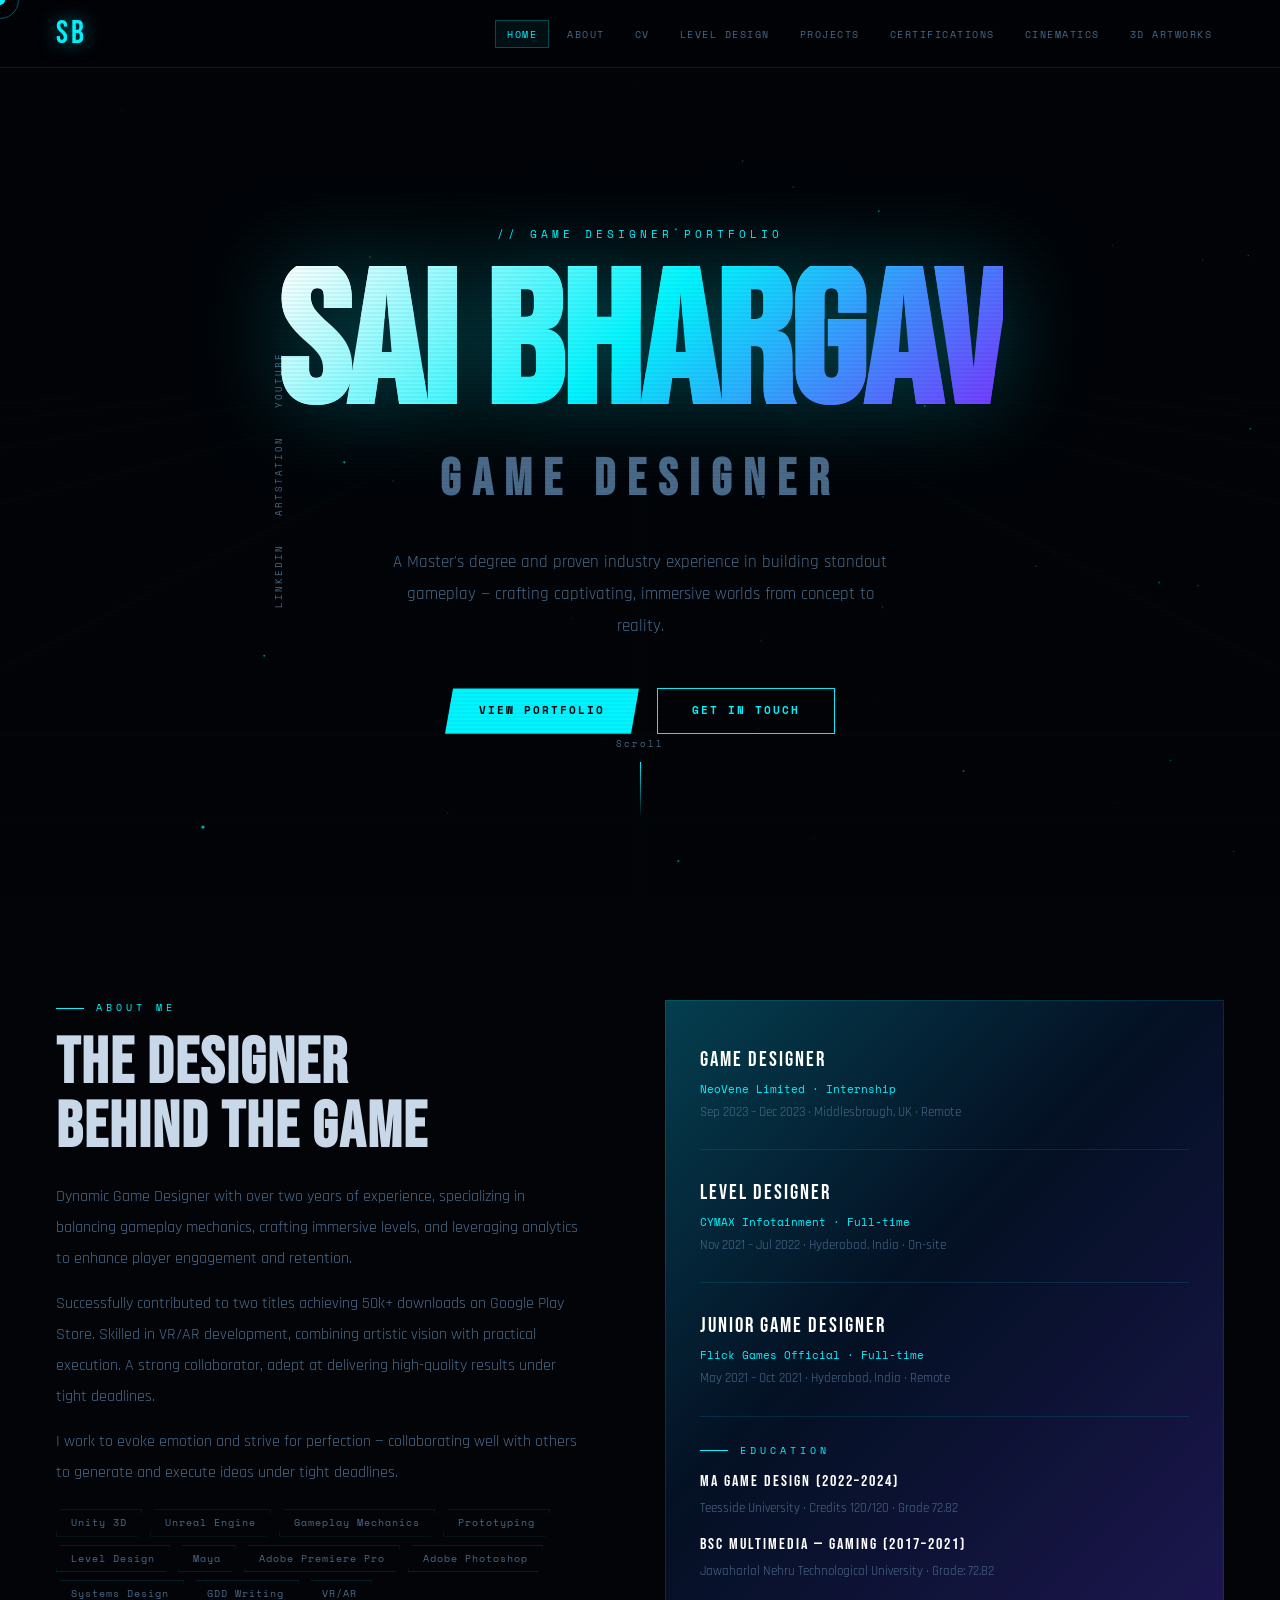
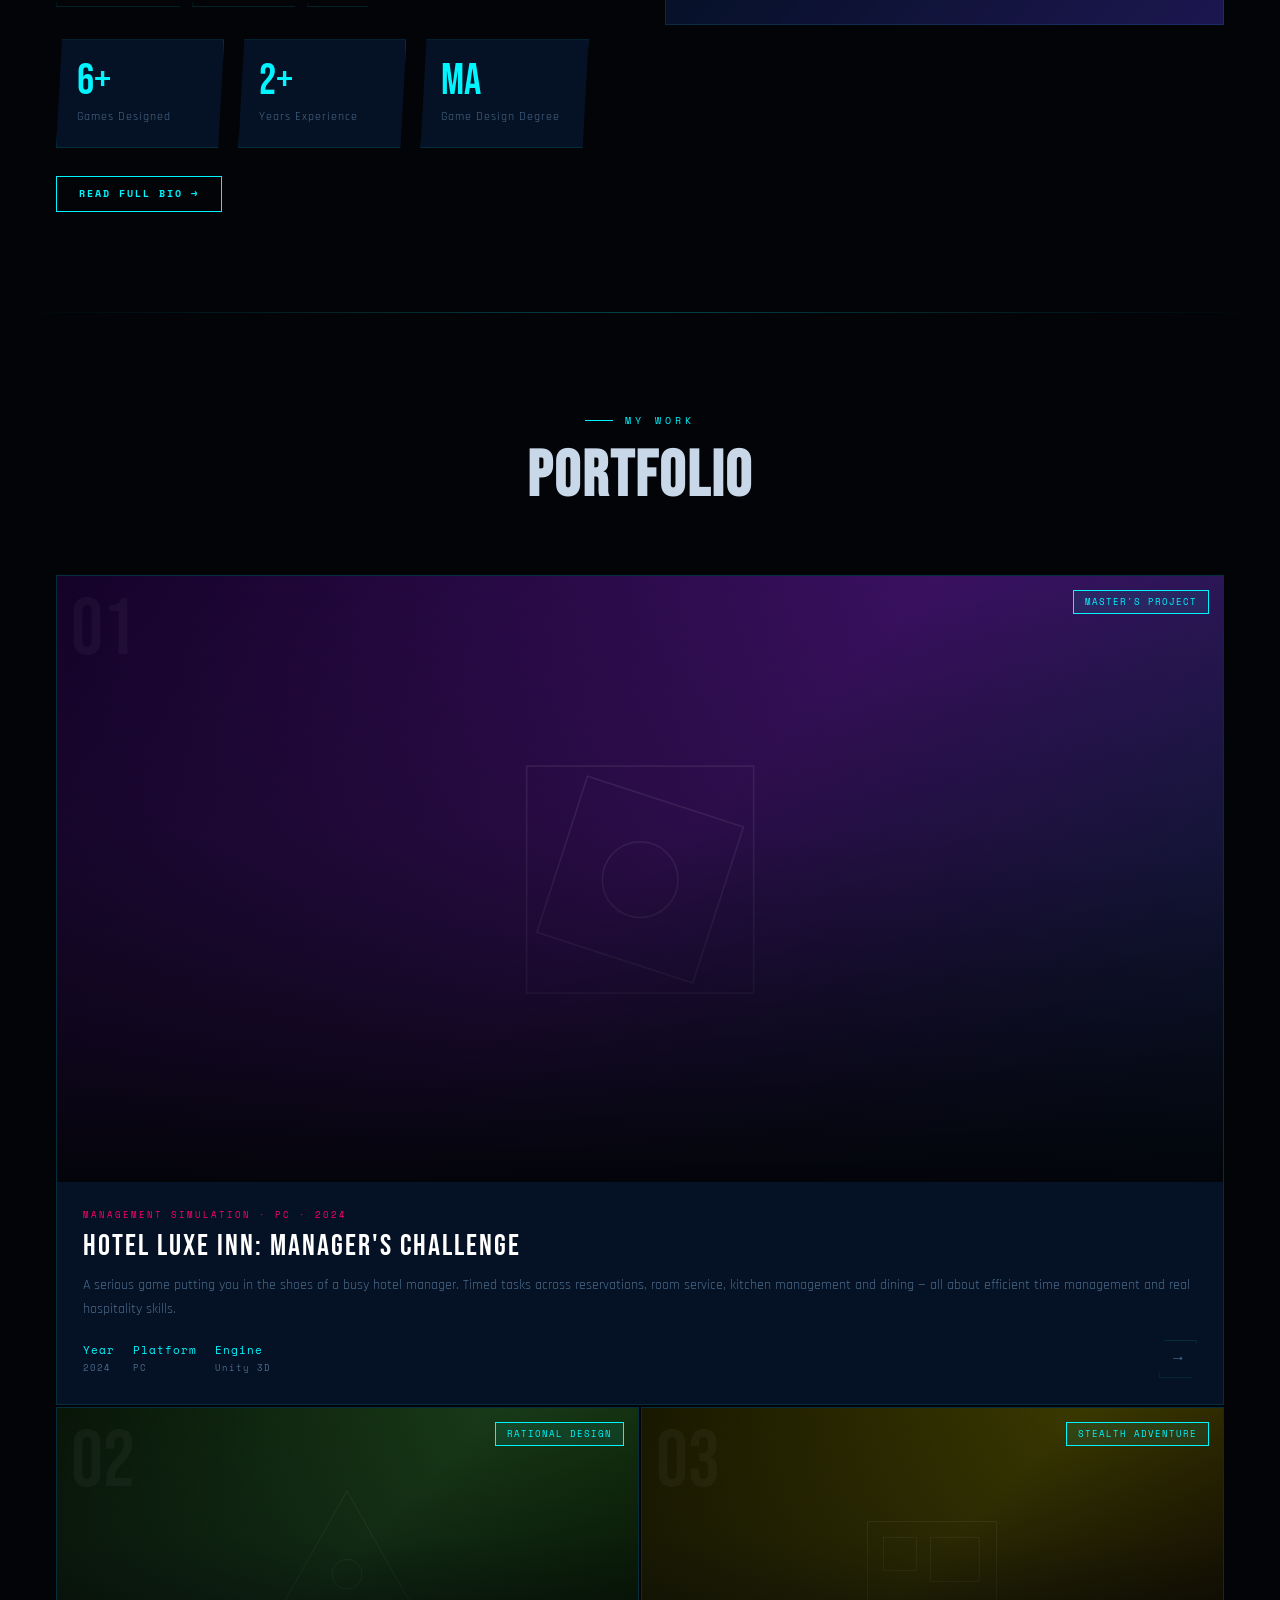
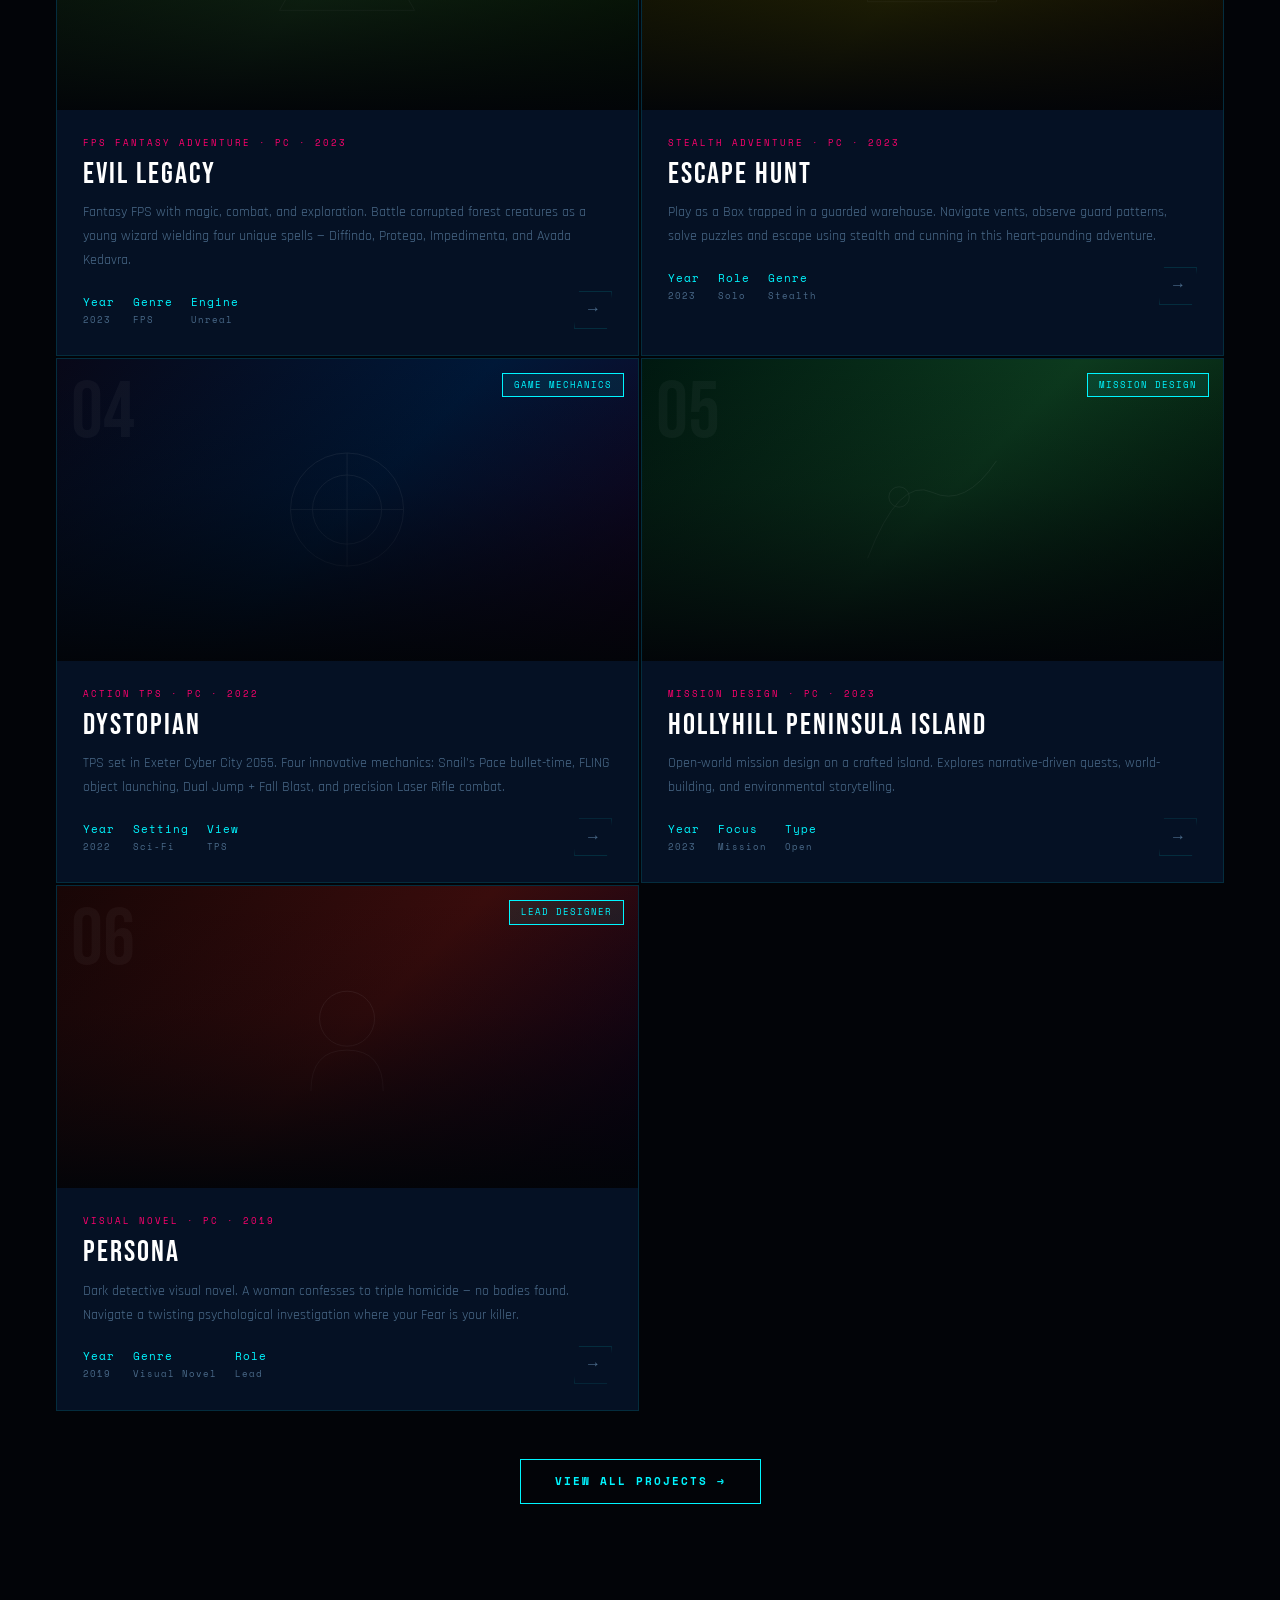
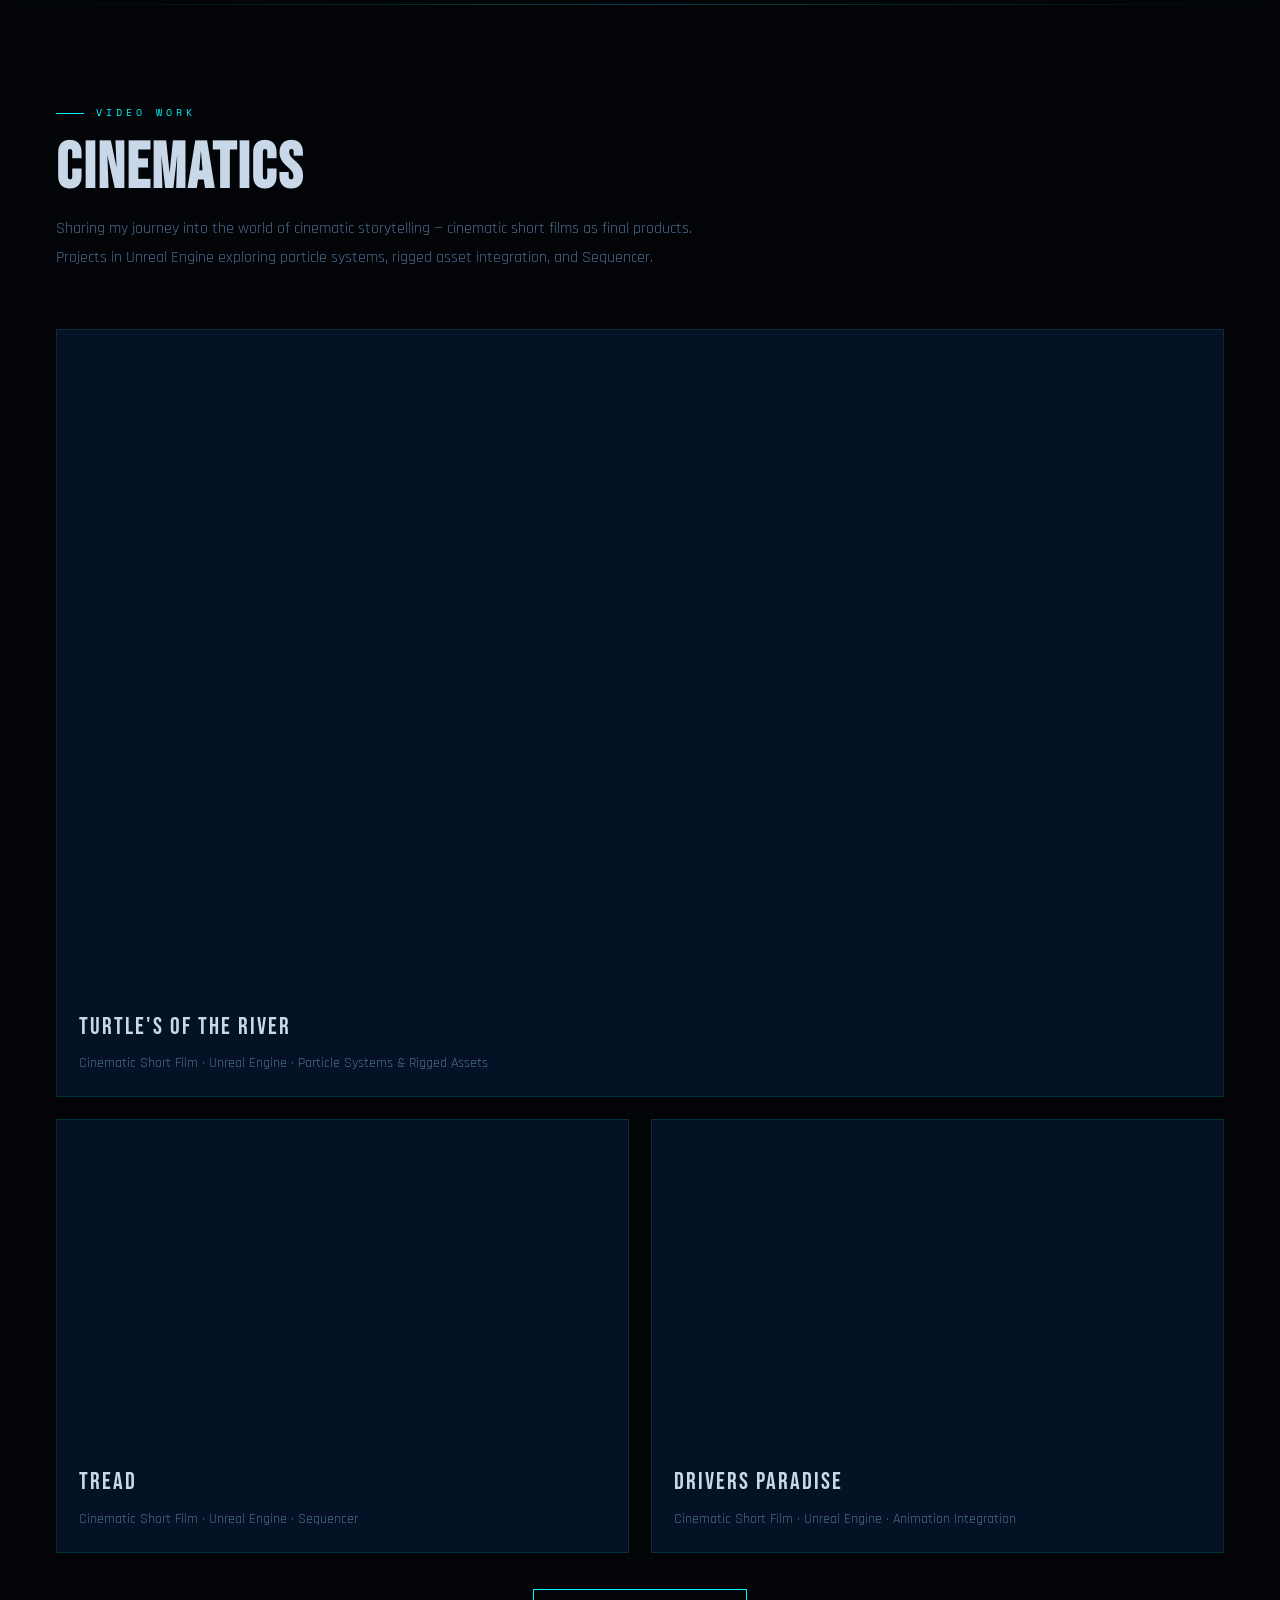
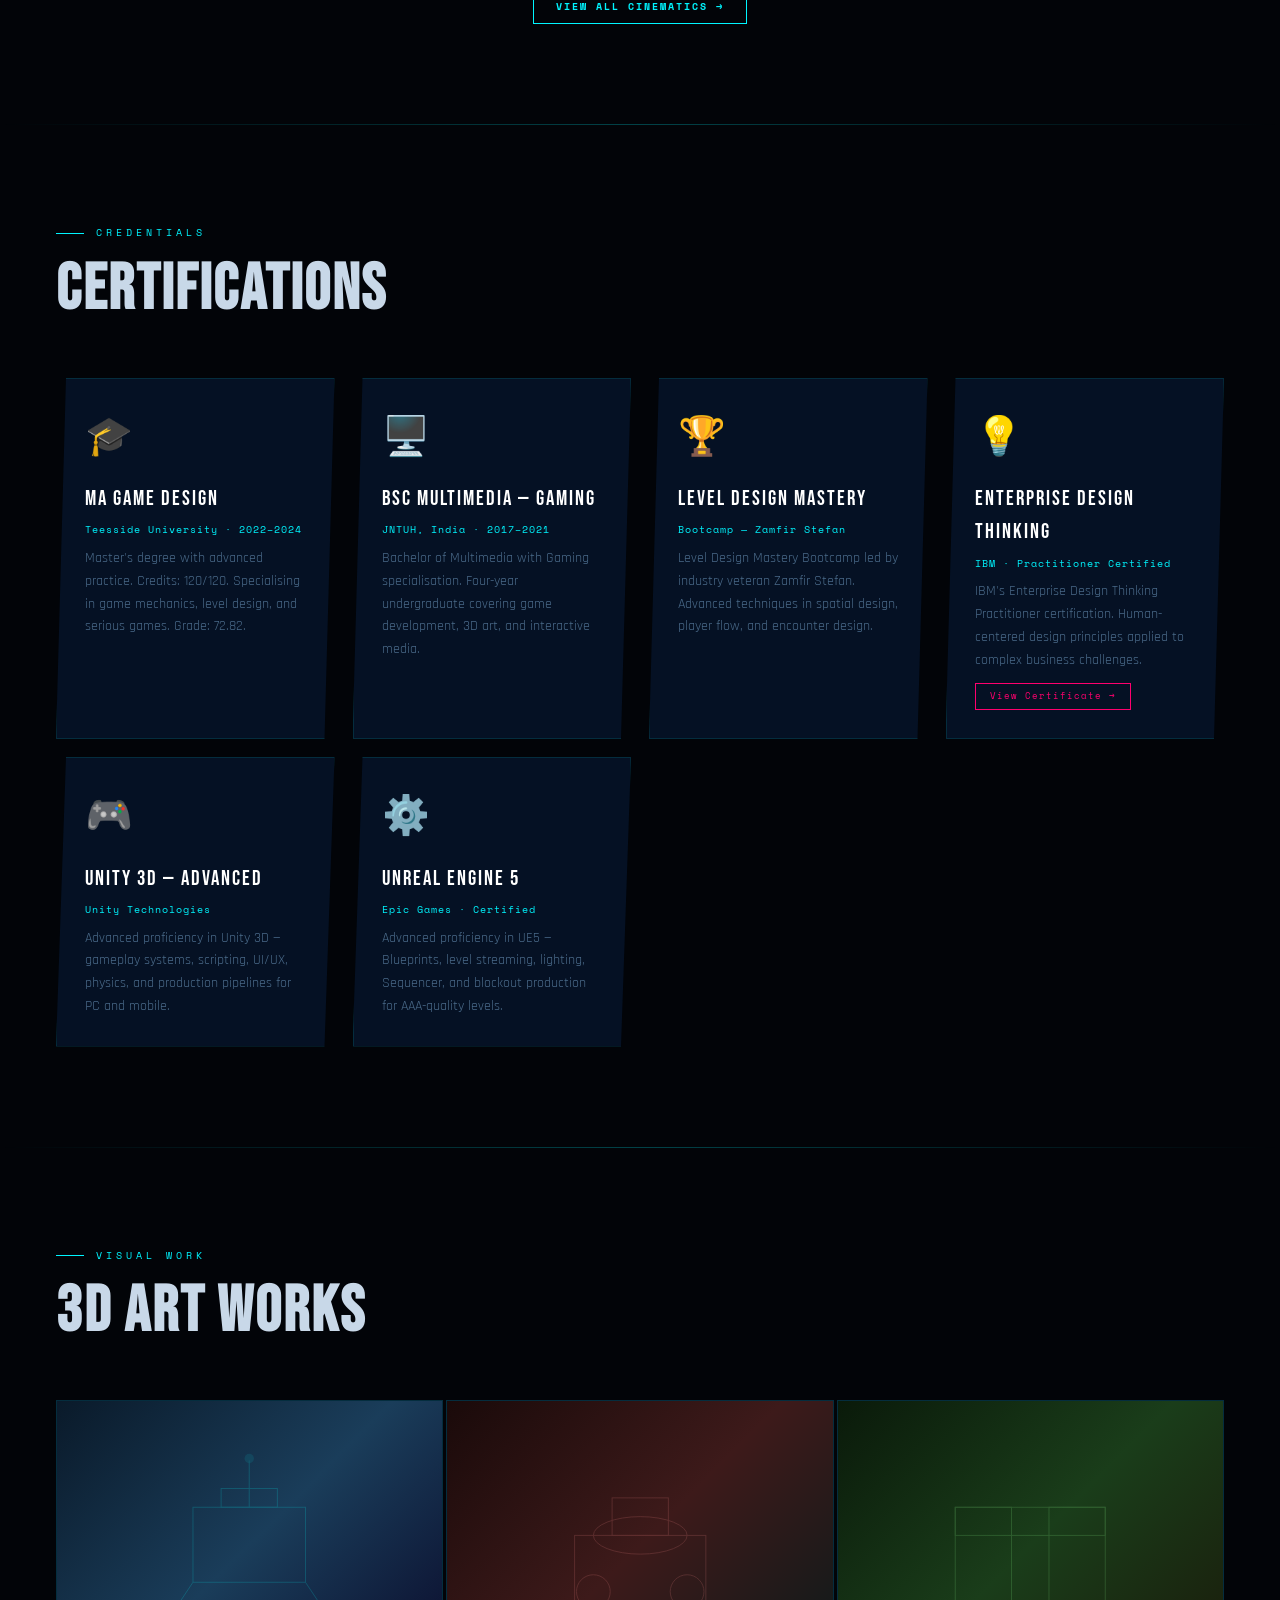
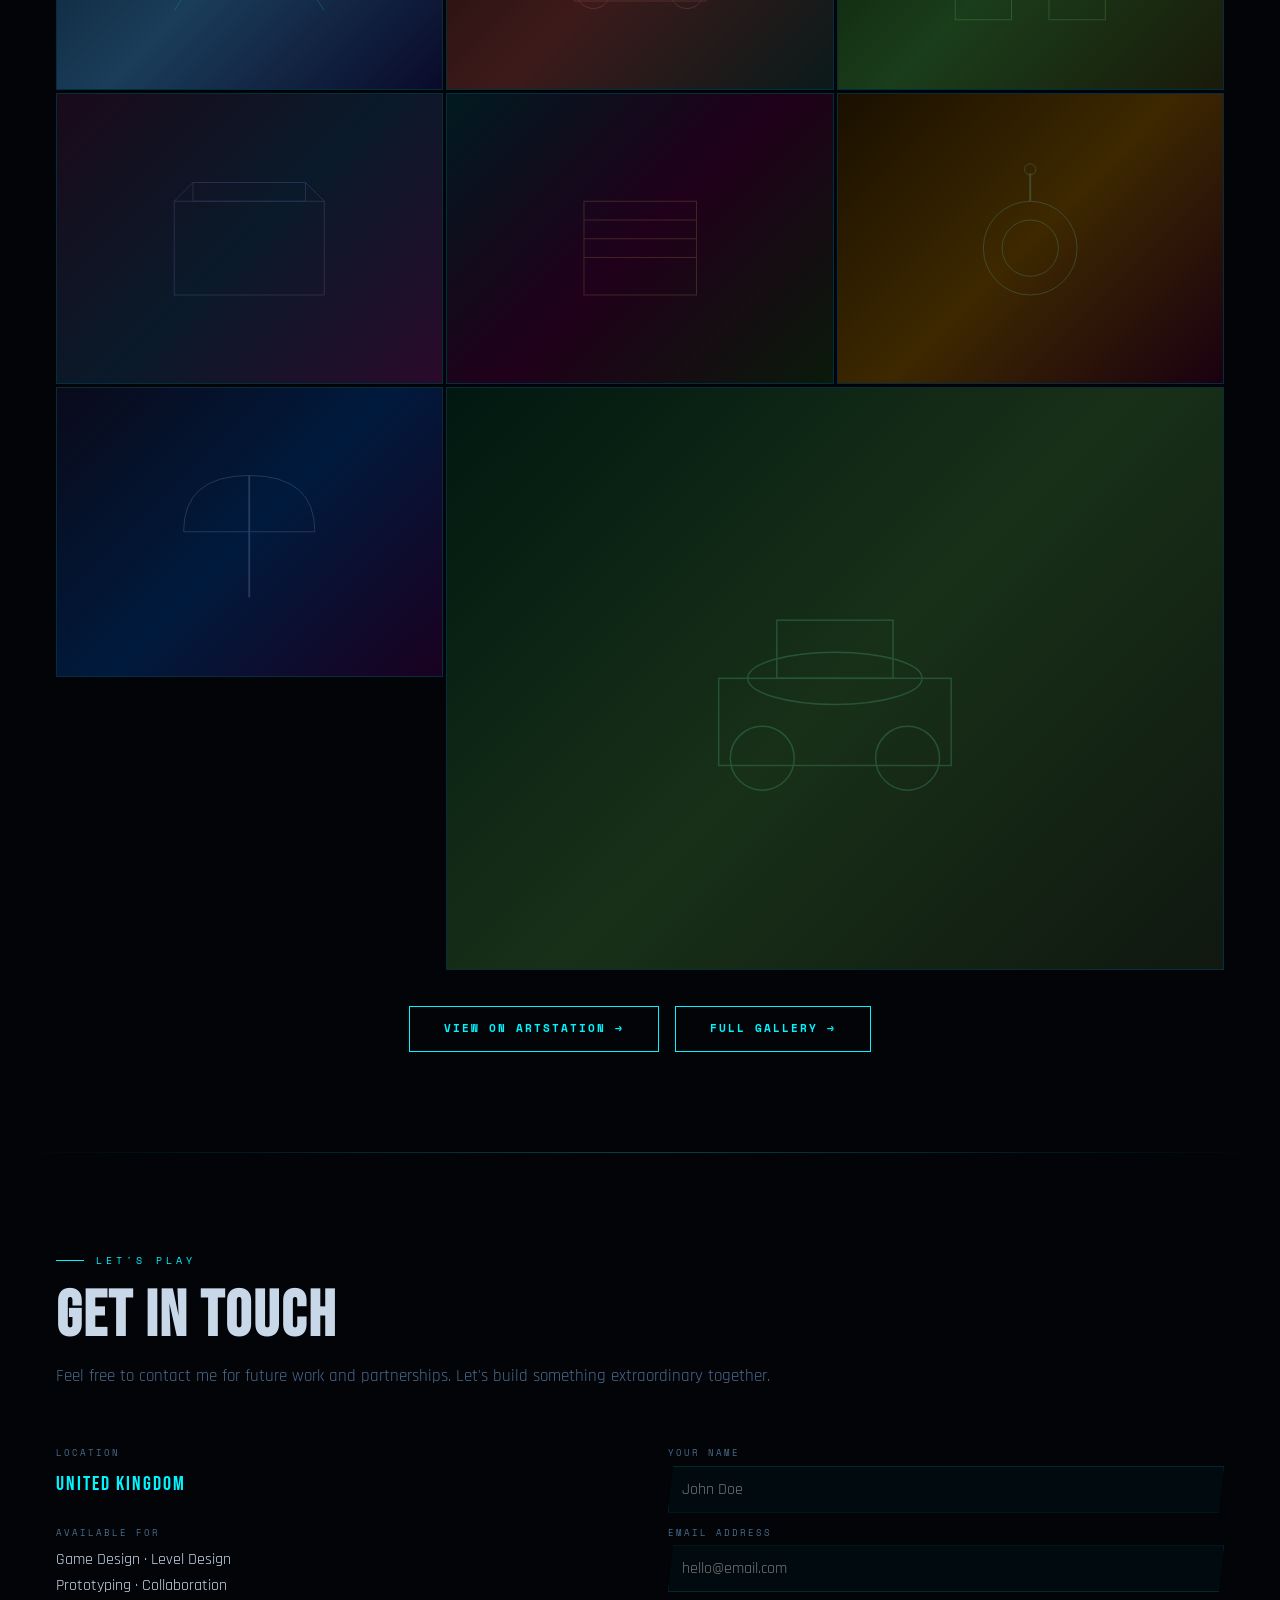
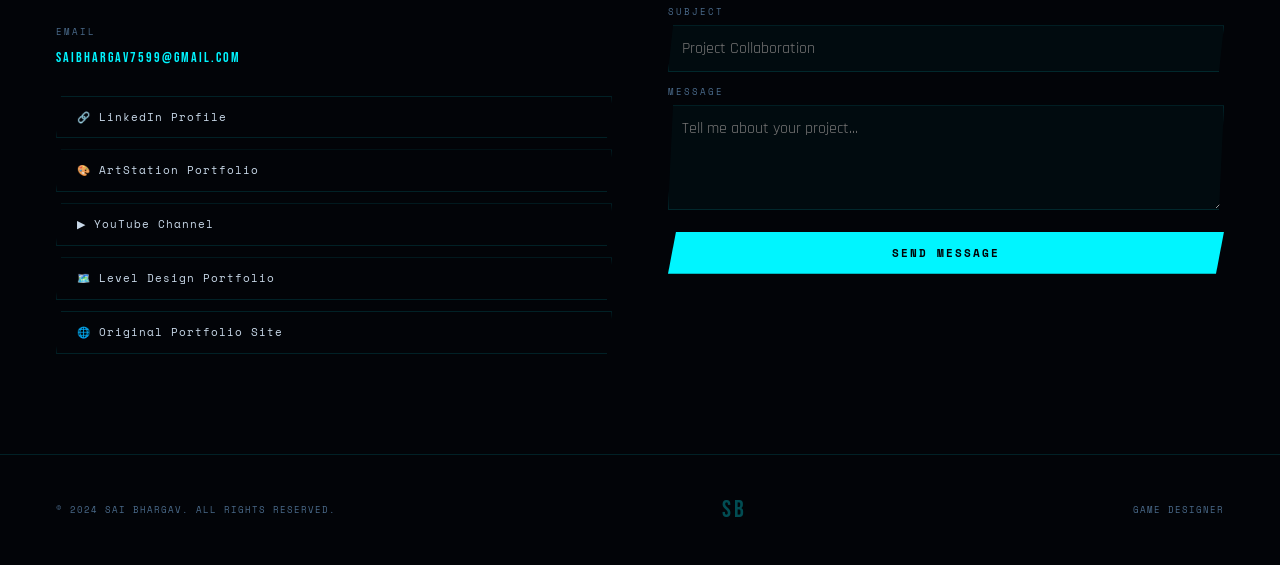
==== index.html @ ecf95cc6 "images" ====
<!DOCTYPE html>
<html lang="en">
<head>
<meta charset="UTF-8">
<meta name="viewport" content="width=device-width,initial-scale=1">
<title>Sai Bhargav — Game Designer</title>
<meta name="description" content="Sai Bhargav — Game Designer. MA Game Design graduate with industry experience. Unity, Unreal Engine, Level Design.">

<!-- Fonts -->
<link rel="preconnect" href="https://fonts.googleapis.com">
<link rel="preconnect" href="https://fonts.gstatic.com" crossorigin>
<link href="https://fonts.googleapis.com/css2?family=Bebas+Neue&family=Space+Mono:ital,wght@0,400;0,700;1,400&family=Rajdhani:wght@300;400;500;600;700&display=swap" rel="stylesheet">

<style>
/* ════════════════════════════════════════════════════════════════
   SAI BHARGAV — PORTFOLIO  ·  index.html
   Exact replica of https://saibhargav7599.github.io/Temporrfolio/
   ════════════════════════════════════════════════════════════════ */

/* ── TOKENS ── */
:root{
  --c:#00f5ff;     /* neon cyan  */
  --c2:#ff006e;    /* neon pink  */
  --c3:#7b2fff;    /* purple     */
  --gold:#ffd700;
  --bg:#020408;
  --bg2:#060d14;
  --mid:#0a1628;
  --txt:#c8d8e8;
  --dim:#4a6a8a;
  --dim2:#2a4a6a;
  --card:rgba(6,20,40,.88);
  --bdr:rgba(0,245,255,.12);
  --bdr2:rgba(0,245,255,.26);
  --glow:0 0 30px rgba(0,245,255,.22);
  --glow2:0 0 40px rgba(255,0,110,.3);
}

/* ── RESET ── */
*,*::before,*::after{margin:0;padding:0;box-sizing:border-box}
html{scroll-behavior:smooth;font-size:16px}
body{background:var(--bg);color:var(--txt);font-family:'Rajdhani',sans-serif;overflow-x:hidden;cursor:none;line-height:1.6}
body.locked{overflow:hidden}
a{text-decoration:none;color:inherit}
button{font-family:inherit}
img{display:block;max-width:100%}

/* ── SCROLLBAR ── */
::-webkit-scrollbar{width:3px}
::-webkit-scrollbar-track{background:var(--bg)}
::-webkit-scrollbar-thumb{background:var(--c);border-radius:2px}

/* ── CURSOR ── */
#cur,#cur-ring{position:fixed;pointer-events:none;z-index:9999;transform:translate(-50%,-50%);border-radius:50%}
#cur{width:10px;height:10px;background:var(--c);transition:width .2s,height .2s,background .2s;mix-blend-mode:screen}
#cur-ring{width:38px;height:38px;border:1px solid rgba(0,245,255,.35);transition:width .3s,height .3s,border-color .3s}
#cur.on{width:18px;height:18px;background:var(--c2)}
#cur-ring.on{width:56px;height:56px;border-color:rgba(255,0,110,.4)}

/* ── CANVAS BG ── */
#bgc{position:fixed;inset:0;z-index:0;pointer-events:none}

/* ── SCANLINES ── */
body::after{content:'';position:fixed;inset:0;z-index:800;pointer-events:none;
  background:repeating-linear-gradient(0deg,transparent,transparent 2px,rgba(0,0,0,.04) 2px,rgba(0,0,0,.04) 4px)}

/* ── PAGE TRANSITION ── */
#pt{position:fixed;inset:0;z-index:8000;background:var(--bg);
  clip-path:polygon(0 0,100% 0,100% 100%,0 100%);
  transform:scaleY(1);transform-origin:top;pointer-events:none;
  transition:transform .55s cubic-bezier(.76,0,.24,1)}
#pt.gone{transform:scaleY(0)}

/* ── NAV ── */
nav{position:fixed;top:0;left:0;right:0;z-index:500;height:68px;
  display:flex;align-items:center;justify-content:space-between;
  padding:0 56px;background:rgba(2,4,8,.94);
  backdrop-filter:blur(16px);border-bottom:1px solid var(--bdr)}
.nav-logo{font-family:'Bebas Neue',sans-serif;font-size:2rem;letter-spacing:3px;
  color:var(--c);text-shadow:0 0 18px rgba(0,245,255,.5)}
.nav-links{display:flex;gap:6px;list-style:none}
.nav-links a{font-family:'Space Mono',monospace;font-size:.6rem;letter-spacing:1.5px;
  text-transform:uppercase;color:var(--dim);padding:6px 11px;
  border:1px solid transparent;transition:all .3s;white-space:nowrap}
.nav-links a:hover,.nav-links a.act{color:var(--c);border-color:var(--bdr2);background:rgba(0,245,255,.05)}
.ham{display:none;flex-direction:column;gap:5px;cursor:pointer;padding:8px;background:none;border:none}
.ham span{display:block;width:22px;height:1.5px;background:var(--c);transition:all .3s}

/* mobile nav */
#mobnav{display:none;position:fixed;inset:0;z-index:600;background:rgba(2,4,8,.98);
  flex-direction:column;align-items:center;justify-content:center;gap:18px}
#mobnav.open{display:flex}
#mobnav a{font-family:'Bebas Neue',sans-serif;font-size:2.2rem;letter-spacing:4px;color:var(--txt);transition:color .3s}
#mobnav a:hover{color:var(--c)}

/* ── SECTION HELPERS ── */
.s{position:relative;z-index:1}
.wrap{max-width:1380px;margin:0 auto;padding:100px 56px;position:relative;z-index:1}
.wrap-sm{max-width:1380px;margin:0 auto;padding:60px 56px;position:relative;z-index:1}
.divider{max-width:1380px;margin:0 auto;height:1px;position:relative;z-index:1;
  background:linear-gradient(to right,transparent,var(--bdr2),transparent)}
.sec-label{font-family:'Space Mono',monospace;font-size:.64rem;letter-spacing:4px;
  color:var(--c);text-transform:uppercase;display:flex;align-items:center;gap:12px;margin-bottom:16px}
.sec-label::before{content:'';width:28px;height:1px;background:var(--c)}
.sec-title{font-family:'Bebas Neue',sans-serif;font-size:clamp(2.6rem,5vw,5rem);
  line-height:1;letter-spacing:2px}

/* ── BUTTONS ── */
.btn{display:inline-flex;align-items:center;gap:8px;padding:13px 34px;
  font-family:'Space Mono',monospace;font-size:.68rem;letter-spacing:2px;
  text-transform:uppercase;font-weight:700;cursor:pointer;border:none;
  clip-path:polygon(8px 0%,100% 0%,calc(100% - 8px) 100%,0% 100%);transition:all .3s}
.btn-p{background:var(--c);color:var(--bg)}
.btn-p:hover{background:var(--c2);transform:translateY(-2px);box-shadow:0 10px 28px rgba(255,0,110,.35)}
.btn-g{background:transparent;color:var(--c);border:1px solid var(--c);clip-path:none}
.btn-g:hover{background:rgba(0,245,255,.08);transform:translateY(-2px);box-shadow:var(--glow)}
.btn-sm{padding:9px 22px;font-size:.6rem}

/* ── REVEAL ── */
.rev{opacity:0;transform:translateY(38px);transition:opacity .8s,transform .8s}
.rev.vis{opacity:1;transform:translateY(0)}
.rev-l{opacity:0;transform:translateX(-38px);transition:opacity .8s,transform .8s}
.rev-l.vis{opacity:1;transform:translateX(0)}
.rev-r{opacity:0;transform:translateX(38px);transition:opacity .8s,transform .8s}
.rev-r.vis{opacity:1;transform:translateX(0)}
.d1{transition-delay:.1s}.d2{transition-delay:.2s}.d3{transition-delay:.3s}
.d4{transition-delay:.4s}.d5{transition-delay:.5s}.d6{transition-delay:.6s}

/* ════════════════════════════════════════
   §1 HERO
   ════════════════════════════════════════ */
#home{min-height:100vh;display:flex;align-items:center;justify-content:center;
  padding:140px 56px 80px;overflow:hidden;position:relative;z-index:1}
.hero-inner{text-align:center;position:relative;max-width:900px}

.hero-tag{font-family:'Space Mono',monospace;font-size:.68rem;letter-spacing:4px;
  color:var(--c);text-transform:uppercase;margin-bottom:22px;display:block;
  opacity:0;animation:fu .8s .2s forwards}
.hero-name{font-family:'Bebas Neue',sans-serif;font-size:clamp(5rem,15vw,14rem);
  line-height:.84;letter-spacing:-2px;position:relative;
  background:linear-gradient(135deg,#fff 0%,var(--c) 48%,var(--c3) 100%);
  -webkit-background-clip:text;-webkit-text-fill-color:transparent;background-clip:text;
  filter:drop-shadow(0 0 46px rgba(0,245,255,.28));
  opacity:0;animation:fu .8s .4s forwards}
.hero-name::before,.hero-name::after{content:attr(data-t);position:absolute;
  inset:0;background:inherit;-webkit-background-clip:text;background-clip:text;
  -webkit-text-fill-color:transparent}
.hero-name::before{animation:g1 5s infinite;clip-path:polygon(0 0,100% 0,100% 33%,0 33%)}
.hero-name::after{animation:g2 5s infinite;clip-path:polygon(0 66%,100% 66%,100% 100%,0 100%)}
.hero-sub-title{font-family:'Bebas Neue',sans-serif;font-size:clamp(1.5rem,4vw,3.4rem);
  letter-spacing:12px;color:var(--dim);margin-top:12px;
  opacity:0;animation:fu .8s .6s forwards}
.hero-desc{margin:26px auto 0;font-size:1.05rem;color:var(--dim);max-width:500px;
  line-height:1.9;opacity:0;animation:fu .8s .8s forwards}
.hero-ctas{margin-top:46px;display:flex;gap:18px;justify-content:center;flex-wrap:wrap;
  opacity:0;animation:fu .8s 1s forwards}
.hero-socials{position:absolute;left:-126px;top:50%;
  transform:translateY(-50%) rotate(-90deg);
  display:flex;gap:28px;opacity:0;animation:fi 1s 1.3s forwards}
.hero-socials a{font-family:'Space Mono',monospace;font-size:.58rem;
  letter-spacing:2px;color:var(--dim);text-transform:uppercase;transition:color .3s}
.hero-socials a:hover{color:var(--c)}
.scroll-hint{position:absolute;bottom:-84px;left:50%;transform:translateX(-50%);
  display:flex;flex-direction:column;align-items:center;gap:10px;
  opacity:0;animation:fi 1s 1.6s forwards}
.scroll-hint span{font-family:'Space Mono',monospace;font-size:.58rem;letter-spacing:2px;color:var(--dim)}
.scroll-line{width:1px;height:56px;background:linear-gradient(to bottom,var(--c),transparent);
  animation:sp 2s infinite}

/* ════════════════════════════════════════
   §2 ABOUT
   ════════════════════════════════════════ */
#about .inner{display:grid;grid-template-columns:1fr 1.05fr;gap:76px;align-items:start}
.about-text p{font-size:1.02rem;color:var(--dim);line-height:1.9;margin-bottom:14px}
.tags{display:flex;flex-wrap:wrap;gap:8px;margin-top:20px}
.tag{padding:5px 14px;border:1px solid var(--bdr);font-family:'Space Mono',monospace;
  font-size:.6rem;color:var(--dim);letter-spacing:1px;
  clip-path:polygon(4px 0%,100% 0%,calc(100% - 4px) 100%,0% 100%);transition:all .3s}
.tag:hover{border-color:var(--c);color:var(--c);background:rgba(0,245,255,.05)}
.stats{display:grid;grid-template-columns:repeat(3,1fr);gap:14px;margin-top:32px}
.stat{border:1px solid var(--bdr);padding:20px;background:var(--card);
  clip-path:polygon(6px 0%,100% 0%,calc(100% - 6px) 100%,0% 100%);
  transition:border-color .3s,transform .3s}
.stat:hover{border-color:var(--c);transform:translateY(-4px)}
.stat-n{font-family:'Bebas Neue',sans-serif;font-size:2.7rem;color:var(--c);line-height:1}
.stat-l{font-size:.78rem;color:var(--dim);letter-spacing:1px;margin-top:4px}

/* exp card */
.exp-card{perspective:900px}
.exp-card-inner{padding:42px 34px;background:var(--card);border:1px solid var(--bdr);
  transform-style:preserve-3d;transition:transform .12s;position:relative}
.exp-card-inner::before{content:'';position:absolute;inset:-1px;z-index:-1;
  background:linear-gradient(135deg,var(--c),transparent 44%,var(--c3));opacity:.2}
.exp-item{margin-bottom:26px;padding-bottom:26px;border-bottom:1px solid var(--bdr)}
.exp-item:last-child{border:none;margin:0;padding:0}
.exp-role{font-family:'Bebas Neue',sans-serif;font-size:1.32rem;letter-spacing:2px;color:#fff}
.exp-co{font-family:'Space Mono',monospace;font-size:.66rem;color:var(--c);margin-top:4px}
.exp-per{font-size:.84rem;color:var(--dim);margin-top:4px}

/* ════════════════════════════════════════
   §3 PORTFOLIO GRID
   ════════════════════════════════════════ */
#portfolio .header{text-align:center;margin-bottom:66px}
.games{display:grid;grid-template-columns:repeat(2,1fr);gap:2px}
.gc{position:relative;overflow:hidden;background:var(--card);border:1px solid var(--bdr);
  cursor:pointer;transform-style:preserve-3d;
  transition:border-color .4s,transform .4s,box-shadow .4s}
.gc:hover{border-color:var(--c);transform:translateY(-7px) scale(1.01);box-shadow:var(--glow)}
.gc.span2{grid-column:span 2}
.gt{width:100%;padding-top:52%;position:relative;overflow:hidden}
.gt-bg{position:absolute;inset:0;transition:transform .6s}
.gc:hover .gt-bg{transform:scale(1.07)}
.gt-ov{position:absolute;inset:0;background:linear-gradient(to top,rgba(2,4,8,.97) 0%,rgba(2,4,8,.28) 58%,transparent 100%)}
.gt-num{position:absolute;top:14px;left:14px;font-family:'Bebas Neue',sans-serif;
  font-size:5rem;color:rgba(255,255,255,.04);line-height:1;z-index:1}
.gt-badge{position:absolute;top:14px;right:14px;padding:4px 11px;
  background:rgba(0,245,255,.08);border:1px solid var(--c);
  font-family:'Space Mono',monospace;font-size:.56rem;color:var(--c);letter-spacing:1px;z-index:2}
.gi{padding:26px}
.gi-genre{font-family:'Space Mono',monospace;font-size:.58rem;color:var(--c2);letter-spacing:2px;text-transform:uppercase;margin-bottom:7px}
.gi-name{font-family:'Bebas Neue',sans-serif;font-size:1.85rem;letter-spacing:2px;color:#fff;line-height:1.1;margin-bottom:11px}
.gi-desc{font-size:.88rem;color:var(--dim);line-height:1.7;margin-bottom:18px;
  display:-webkit-box;-webkit-line-clamp:3;-webkit-box-orient:vertical;overflow:hidden}
.gi-meta{display:flex;gap:18px;align-items:center}
.gm-i{font-family:'Space Mono',monospace;font-size:.58rem;color:var(--dim);letter-spacing:1px}
.gm-i span{color:var(--c);display:block;font-size:.7rem;margin-bottom:2px}
.garrow{margin-left:auto;width:38px;height:38px;border:1px solid var(--bdr);
  display:flex;align-items:center;justify-content:center;
  clip-path:polygon(5px 0%,100% 0%,calc(100% - 5px) 100%,0% 100%);
  transition:all .3s;color:var(--dim);font-size:1rem}
.gc:hover .garrow{background:var(--c);color:var(--bg);border-color:var(--c)}

/* thumb gradients */
.th-hotel{background:linear-gradient(135deg,#140228,#3a1060,#0b2240)}
.th-evil{background:linear-gradient(135deg,#081508,#183a18,#091e00)}
.th-escape{background:linear-gradient(135deg,#181800,#3a3800,#180e00)}
.th-dystopian{background:linear-gradient(135deg,#080818,#001838,#18001e)}
.th-hollyhill{background:linear-gradient(135deg,#001810,#0c3a1e,#001008)}
.th-persona{background:linear-gradient(135deg,#180606,#3a0c0c,#08001a)}
.th-deco{position:absolute;inset:0;display:flex;align-items:center;justify-content:center;opacity:.1}
.th-deco svg{width:52%;height:52%}

/* ── MODAL ── */
.modal-ov{position:fixed;inset:0;z-index:700;background:rgba(2,4,8,.96);
  backdrop-filter:blur(22px);display:flex;align-items:center;justify-content:center;
  padding:36px;opacity:0;pointer-events:none;transition:opacity .4s}
.modal-ov.open{opacity:1;pointer-events:all}
.modal-box{max-width:860px;width:100%;max-height:90vh;overflow-y:auto;
  background:var(--bg2);border:1px solid var(--bdr);
  transform:translateY(26px);transition:transform .4s;
  scrollbar-width:thin;scrollbar-color:var(--c) transparent}
.modal-ov.open .modal-box{transform:translateY(0)}
.modal-hero{width:100%;padding-top:44%;position:relative;overflow:hidden}
.modal-hero-ov{position:absolute;inset:0;background:linear-gradient(to top,var(--bg2) 0%,transparent 60%)}
.modal-x{position:absolute;top:14px;right:14px;z-index:10;width:42px;height:42px;
  background:rgba(2,4,8,.8);border:1px solid var(--bdr);color:var(--txt);
  font-size:1.1rem;cursor:pointer;display:flex;align-items:center;justify-content:center;transition:all .3s}
.modal-x:hover{border-color:var(--c2);color:var(--c2)}
.modal-body{padding:34px}
.modal-tag{display:inline-block;padding:4px 13px;border:1px solid var(--c2);
  font-family:'Space Mono',monospace;font-size:.58rem;color:var(--c2);letter-spacing:2px;margin-bottom:13px}
.modal-title{font-family:'Bebas Neue',sans-serif;font-size:clamp(2rem,5vw,3.5rem);
  letter-spacing:3px;line-height:.95;margin-bottom:8px}
.modal-role{font-family:'Space Mono',monospace;font-size:.66rem;color:var(--c);letter-spacing:2px;margin-bottom:26px}
.modal-specs{display:grid;grid-template-columns:repeat(3,1fr);gap:11px;margin-bottom:26px}
.mspec{padding:13px;background:rgba(0,245,255,.03);border:1px solid var(--bdr);text-align:center}
.mspec-k{font-family:'Space Mono',monospace;font-size:.52rem;color:var(--dim);letter-spacing:2px;text-transform:uppercase;margin-bottom:5px}
.mspec-v{font-family:'Bebas Neue',sans-serif;font-size:1.2rem;color:var(--c);letter-spacing:2px}
.modal-desc{font-size:.98rem;line-height:1.9;color:var(--dim);margin-bottom:26px}
.modal-mh{font-family:'Bebas Neue',sans-serif;font-size:1.4rem;letter-spacing:3px;color:#fff;
  margin-bottom:13px;display:flex;align-items:center;gap:13px}
.modal-mh::after{content:'';flex:1;height:1px;background:var(--bdr)}
.mech-list{display:flex;flex-direction:column;gap:12px;margin-bottom:26px}
.mech{display:flex;gap:12px;padding:13px;background:rgba(0,245,255,.03);border-left:2px solid var(--c)}
.mech-i{font-size:1.3rem;flex-shrink:0}
.mech-n{font-family:'Bebas Neue',sans-serif;font-size:1rem;letter-spacing:2px;color:#fff;margin-bottom:3px}
.mech-d{font-size:.83rem;color:var(--dim);line-height:1.6}
.modal-links{display:flex;gap:12px;flex-wrap:wrap;padding-top:22px;border-top:1px solid var(--bdr)}

/* ════════════════════════════════════════
   §4 CINEMATICS
   ════════════════════════════════════════ */
#cinematics .cine-grid{display:grid;grid-template-columns:1fr 1fr;gap:22px;margin-top:56px}
.v-card{border:1px solid var(--bdr);background:var(--card);overflow:hidden;
  transition:border-color .3s,transform .3s}
.v-card:hover{border-color:var(--c);transform:translateY(-4px);box-shadow:var(--glow)}
.v-card.big{grid-column:span 2}
.v-thumb{width:100%;padding-top:56.25%;position:relative;overflow:hidden}
.v-thumb iframe{position:absolute;inset:0;width:100%;height:100%;border:none}
.v-thumb-bg{position:absolute;inset:0;display:flex;align-items:center;justify-content:center;cursor:pointer}
.v-play{position:absolute;top:50%;left:50%;transform:translate(-50%,-50%);
  width:64px;height:64px;background:rgba(0,245,255,.08);
  border:2px solid var(--c);border-radius:50%;
  display:flex;align-items:center;justify-content:center;
  font-size:1.4rem;color:var(--c);transition:all .3s;text-decoration:none}
.v-play:hover{background:var(--c);color:var(--bg);transform:translate(-50%,-50%) scale(1.1)}
.v-info{padding:22px}
.v-title{font-family:'Bebas Neue',sans-serif;font-size:1.5rem;letter-spacing:2px;margin-bottom:6px}
.v-sub{font-size:.86rem;color:var(--dim)}

/* ════════════════════════════════════════
   §5 CERTIFICATIONS
   ════════════════════════════════════════ */
.cert-grid{display:grid;grid-template-columns:repeat(auto-fill,minmax(260px,1fr));gap:18px;margin-top:56px}
.cert-card{padding:28px;background:var(--card);border:1px solid var(--bdr);
  clip-path:polygon(10px 0%,100% 0%,calc(100% - 10px) 100%,0% 100%);
  transition:all .32s;position:relative;overflow:hidden}
.cert-card::before{content:'';position:absolute;top:0;left:0;right:0;height:2px;
  background:linear-gradient(to right,var(--c),var(--c3));
  transform:scaleX(0);transition:transform .4s;transform-origin:left}
.cert-card:hover{border-color:var(--c);transform:translateY(-5px);box-shadow:var(--glow)}
.cert-card:hover::before{transform:scaleX(1)}
.cert-icon{font-size:2.4rem;margin-bottom:14px}
.cert-name{font-family:'Bebas Neue',sans-serif;font-size:1.3rem;letter-spacing:2px;color:#fff;margin-bottom:7px}
.cert-iss{font-family:'Space Mono',monospace;font-size:.62rem;color:var(--c);letter-spacing:1px;margin-bottom:9px}
.cert-desc{font-size:.86rem;color:var(--dim);line-height:1.65}
.cert-link{display:inline-block;margin-top:12px;padding:5px 14px;border:1px solid var(--c2);
  font-family:'Space Mono',monospace;font-size:.58rem;color:var(--c2);letter-spacing:1px;transition:all .3s}
.cert-link:hover{background:var(--c2);color:var(--bg)}

/* ════════════════════════════════════════
   §6 3D ART
   ════════════════════════════════════════ */
.art-grid{display:grid;grid-template-columns:repeat(3,1fr);gap:3px;margin-top:56px}
.art-item{position:relative;overflow:hidden;aspect-ratio:4/3;
  background:var(--card);border:1px solid var(--bdr);cursor:zoom-in;transition:all .4s}
.art-item:hover{border-color:var(--c);z-index:2}
.art-bg{position:absolute;inset:0;transition:transform .5s}
.art-item:hover .art-bg{transform:scale(1.09)}
.art-ov{position:absolute;inset:0;background:linear-gradient(to top,rgba(2,4,8,.9),transparent);
  opacity:0;transition:opacity .32s;display:flex;align-items:flex-end;padding:18px}
.art-item:hover .art-ov{opacity:1}
.art-label{font-family:'Bebas Neue',sans-serif;font-size:1.1rem;letter-spacing:2px}
/* Art gradients */
.a1{background:linear-gradient(135deg,#0a1a2a,#1a3d5a,#0a0a2a)}
.a2{background:linear-gradient(135deg,#1a0a0a,#3d1a1a,#0a1a1a)}
.a3{background:linear-gradient(135deg,#0a1a0a,#1a3d1a,#1a1a0a)}
.a4{background:linear-gradient(135deg,#1a0a1a,#0a1a2a,#2a0a2a)}
.a5{background:linear-gradient(135deg,#001a20,#20001a,#0a1a0a)}
.a6{background:linear-gradient(135deg,#1a1000,#3d2800,#1a0010)}
.a7{background:linear-gradient(135deg,#0a0a1a,#001a3d,#1a0020)}
.a8{background:linear-gradient(135deg,#001810,#183018,#101810)}

/* ════════════════════════════════════════
   §7 CONTACT
   ════════════════════════════════════════ */
#contact .cg{display:grid;grid-template-columns:1fr 1fr;gap:56px;margin-top:56px}
.ci-item{margin-bottom:26px}
.ci-label{font-family:'Space Mono',monospace;font-size:.58rem;color:var(--dim);
  letter-spacing:2px;text-transform:uppercase;margin-bottom:7px}
.ci-val{font-family:'Bebas Neue',sans-serif;font-size:1.25rem;letter-spacing:2px;color:var(--c)}
.c-links{display:flex;flex-direction:column;gap:11px;margin-top:26px}
.c-link{padding:12px 20px;border:1px solid var(--bdr);display:flex;align-items:center;
  gap:11px;color:var(--txt);font-family:'Space Mono',monospace;font-size:.66rem;
  letter-spacing:1px;transition:all .3s;
  clip-path:polygon(5px 0%,100% 0%,calc(100% - 5px) 100%,0% 100%)}
.c-link:hover{border-color:var(--c);color:var(--c);background:rgba(0,245,255,.05);transform:translateX(8px)}
.c-form{display:flex;flex-direction:column;gap:13px}
.fl{font-family:'Space Mono',monospace;font-size:.58rem;color:var(--dim);
  letter-spacing:2px;text-transform:uppercase;margin-bottom:5px;display:block}
.fi,.fta{width:100%;background:rgba(0,245,255,.03);border:1px solid var(--bdr);
  color:var(--txt);padding:12px 13px;font-family:'Rajdhani',sans-serif;font-size:1rem;
  outline:none;transition:border-color .3s;
  clip-path:polygon(5px 0%,100% 0%,calc(100% - 5px) 100%,0% 100%)}
.fi:focus,.fta:focus{border-color:var(--c)}
.fta{min-height:105px;resize:vertical}

/* ════════════════════════════════════════
   FOOTER
   ════════════════════════════════════════ */
footer{padding:36px 56px;border-top:1px solid var(--bdr);
  display:flex;align-items:center;justify-content:space-between;
  position:relative;z-index:1;flex-wrap:wrap;gap:14px}
.f-copy{font-family:'Space Mono',monospace;font-size:.58rem;color:var(--dim);letter-spacing:1px}
.f-logo{font-family:'Bebas Neue',sans-serif;font-size:1.5rem;letter-spacing:3px;color:var(--c);opacity:.3}

/* ════════════════════════════════════════
   KEYFRAMES
   ════════════════════════════════════════ */
@keyframes fu{from{opacity:0;transform:translateY(28px)}to{opacity:1;transform:translateY(0)}}
@keyframes fi{from{opacity:0}to{opacity:1}}
@keyframes sp{0%,100%{opacity:1;transform:scaleY(1)}50%{opacity:.3;transform:scaleY(.6)}}
@keyframes g1{0%,100%{transform:none;opacity:0}92%{transform:none;opacity:0}93%{transform:translate(3px,-2px);opacity:.55}94%{transform:none;opacity:0}96%{transform:translate(-3px,2px);opacity:.35}97%{transform:none;opacity:0}}
@keyframes g2{0%,100%{transform:none;opacity:0}94%{transform:none;opacity:0}95%{transform:translate(-3px,2px);opacity:.45}96%{transform:none;opacity:0}98%{transform:translate(3px,-2px);opacity:.25}99%{transform:none;opacity:0}}

/* ════════════════════════════════════════
   RESPONSIVE
   ════════════════════════════════════════ */
@media(max-width:1100px){
  nav{padding:0 26px}
  .nav-links{gap:3px}
  .nav-links a{padding:5px 8px;font-size:.56rem}
}
@media(max-width:860px){
  .nav-links{display:none}
  .ham{display:flex}
  .wrap,.wrap-sm{padding:72px 22px}
  #about .inner{grid-template-columns:1fr;gap:40px}
  .games{grid-template-columns:1fr}
  .gc.span2{grid-column:span 1}
  #cinematics .cine-grid{grid-template-columns:1fr}
  .v-card.big{grid-column:span 1}
  .art-grid{grid-template-columns:1fr 1fr}
  #contact .cg{grid-template-columns:1fr;gap:36px}
  footer{padding:26px 22px}
  .hero-socials{display:none}
  #home{padding:120px 22px 56px}
  .modal-specs{grid-template-columns:1fr 1fr}
}
@media(max-width:540px){
  .art-grid{grid-template-columns:1fr}
  .cert-grid{grid-template-columns:1fr}
  .stats{grid-template-columns:1fr 1fr}
}
</style>
</head>
<body>

<!-- Cursor -->
<div id="cur"></div>
<div id="cur-ring"></div>

<!-- Background canvas -->
<canvas id="bgc"></canvas>

<!-- Page transition overlay -->
<div id="pt"></div>

<!-- ══ NAV ══ -->
<nav id="mainnav">
  <div class="nav-logo">SB</div>
  <ul class="nav-links" id="navlinks">
    <li><a href="#home"          class="act" data-s="home">Home</a></li>
    <li><a href="about.html"                >About</a></li>
    <li><a href="cv.html"                   >CV</a></li>
    <li><a href="leveldesign.html"          >Level Design</a></li>
    <li><a href="projects.html"             >Projects</a></li>
    <li><a href="certifications.html"       >Certifications</a></li>
    <li><a href="cinematics.html"           >Cinematics</a></li>
    <li><a href="artworks.html"             >3D Artworks</a></li>
  </ul>
  <button class="ham" id="ham" aria-label="Menu">
    <span></span><span></span><span></span>
  </button>
</nav>
<div id="mobnav">
  <a href="#home"           onclick="closeMob()">Home</a>
  <a href="about.html"                          >About</a>
  <a href="cv.html"                             >CV</a>
  <a href="leveldesign.html"                    >Level Design</a>
  <a href="projects.html"                       >Projects</a>
  <a href="certifications.html"                 >Certifications</a>
  <a href="cinematics.html"                     >Cinematics</a>
  <a href="artworks.html"                       >3D Artworks</a>
</div>

<main>

<!-- ══════════════════════════════════════
     §1  HERO
══════════════════════════════════════ -->
<section id="home" class="s">
  <div class="hero-inner">
    <div class="hero-socials">
      <a href="https://www.linkedin.com/in/saibhargav7599" target="_blank">LinkedIn</a>
      <a href="http://sai_bhargav.artstation.com"          target="_blank">ArtStation</a>
      <a href="https://youtu.be/WuV2wXUhXF0"              target="_blank">YouTube</a>
    </div>
    <span class="hero-tag">// Game Designer Portfolio</span>
    <h1 class="hero-name" data-t="SAI BHARGAV">SAI BHARGAV</h1>
    <h2 class="hero-sub-title">Game Designer</h2>
    <p class="hero-desc">A Master's degree and proven industry experience in building standout gameplay — crafting captivating, immersive worlds from concept to reality.</p>
    <div class="hero-ctas">
      <a href="#portfolio" class="btn btn-p">View Portfolio</a>
      <a href="#contact"   class="btn btn-g">Get In Touch</a>
    </div>
    <div class="scroll-hint">
      <span>Scroll</span>
      <div class="scroll-line"></div>
    </div>
  </div>
</section>

<!-- ══════════════════════════════════════
     §2  ABOUT
══════════════════════════════════════ -->
<section id="about" class="s">
  <div class="wrap">
    <div class="inner">
      <!-- Left -->
      <div class="rev">
        <div class="sec-label">About Me</div>
        <h2 class="sec-title">THE DESIGNER<br>BEHIND THE GAME</h2>
        <div class="about-text" style="margin-top:22px">
          <p>Dynamic Game Designer with over two years of experience, specializing in balancing gameplay mechanics, crafting immersive levels, and leveraging analytics to enhance player engagement and retention.</p>
          <p>Successfully contributed to two titles achieving 50k+ downloads on Google Play Store. Skilled in VR/AR development, combining artistic vision with practical execution. A strong collaborator, adept at delivering high-quality results under tight deadlines.</p>
          <p>I work to evoke emotion and strive for perfection — collaborating well with others to generate and execute ideas under tight deadlines.</p>
        </div>
        <div class="tags">
          <span class="tag">Unity 3D</span>
          <span class="tag">Unreal Engine</span>
          <span class="tag">Gameplay Mechanics</span>
          <span class="tag">Prototyping</span>
          <span class="tag">Level Design</span>
          <span class="tag">Maya</span>
          <span class="tag">Adobe Premiere Pro</span>
          <span class="tag">Adobe Photoshop</span>
          <span class="tag">Systems Design</span>
          <span class="tag">GDD Writing</span>
          <span class="tag">VR/AR</span>
        </div>
        <div class="stats">
          <div class="stat rev d1"><div class="stat-n">6+</div><div class="stat-l">Games Designed</div></div>
          <div class="stat rev d2"><div class="stat-n">2+</div><div class="stat-l">Years Experience</div></div>
          <div class="stat rev d3"><div class="stat-n">MA</div><div class="stat-l">Game Design Degree</div></div>
        </div>
        <div style="margin-top:28px">
          <a href="about.html" class="btn btn-g btn-sm">Read Full Bio →</a>
        </div>
      </div>
      <!-- Right — 3D tilt exp card -->
      <div class="rev-r d2">
        <div class="exp-card" id="expc">
          <div class="exp-card-inner" id="expi">
            <div class="exp-item">
              <div class="exp-role">Game Designer</div>
              <div class="exp-co">NeoVene Limited · Internship</div>
              <div class="exp-per">Sep 2023 – Dec 2023 · Middlesbrough, UK · Remote</div>
            </div>
            <div class="exp-item">
              <div class="exp-role">Level Designer</div>
              <div class="exp-co">CYMAX Infotainment · Full-time</div>
              <div class="exp-per">Nov 2021 – Jul 2022 · Hyderabad, India · On-site</div>
            </div>
            <div class="exp-item">
              <div class="exp-role">Junior Game Designer</div>
              <div class="exp-co">Flick Games Official · Full-time</div>
              <div class="exp-per">May 2021 – Oct 2021 · Hyderabad, India · Remote</div>
            </div>
            <div style="margin-top:20px">
              <div class="sec-label" style="margin-bottom:10px">Education</div>
              <div class="exp-role" style="font-size:.98rem;margin-bottom:3px">MA Game Design (2022–2024)</div>
              <div class="exp-per" style="margin-bottom:12px">Teesside University · Credits 120/120 · Grade 72.82</div>
              <div class="exp-role" style="font-size:.98rem;margin-bottom:3px">BSc Multimedia — Gaming (2017–2021)</div>
              <div class="exp-per">Jawaharlal Nehru Technological University · Grade: 72.82</div>
            </div>
          </div>
        </div>
      </div>
    </div>
  </div>
</section>

<div class="divider s"></div>

<!-- ══════════════════════════════════════
     §3  PORTFOLIO
══════════════════════════════════════ -->
<section id="portfolio" class="s">
  <div class="wrap">
    <div class="header rev">
      <div class="sec-label" style="justify-content:center">My Work</div>
      <h2 class="sec-title">PORTFOLIO</h2>
    </div>
    <div class="games">

      <!-- 01 Hotel Luxe Inn -->
      <div class="gc span2 rev" onclick="openM('hotel')">
        <div class="gt">
          <div class="gt-bg th-hotel">
            <div class="th-deco"><svg viewBox="0 0 200 200" fill="none"><rect x="28" y="28" width="144" height="144" stroke="white" stroke-width="1"/><rect x="48" y="48" width="104" height="104" stroke="white" stroke-width="1" transform="rotate(18 100 100)"/><circle cx="100" cy="100" r="24" stroke="white" stroke-width="1"/></svg></div>
          </div>
          <div class="gt-ov"></div>
          <div class="gt-num">01</div>
          <div class="gt-badge">MASTER'S PROJECT</div>
        </div>
        <div class="gi">
          <div class="gi-genre">Management Simulation · PC · 2024</div>
          <div class="gi-name">HOTEL LUXE INN: MANAGER'S CHALLENGE</div>
          <div class="gi-desc">A serious game putting you in the shoes of a busy hotel manager. Timed tasks across reservations, room service, kitchen management and dining — all about efficient time management and real hospitality skills.</div>
          <div class="gi-meta">
            <div class="gm-i"><span>Year</span>2024</div>
            <div class="gm-i"><span>Platform</span>PC</div>
            <div class="gm-i"><span>Engine</span>Unity 3D</div>
            <div class="garrow">→</div>
          </div>
        </div>
      </div>

      <!-- 02 Evil Legacy -->
      <div class="gc rev d1" onclick="openM('evil')">
        <div class="gt">
          <div class="gt-bg th-evil"><div class="th-deco"><svg viewBox="0 0 200 200" fill="none"><polygon points="100,14 186,166 14,166" stroke="white" stroke-width="1"/><circle cx="100" cy="120" r="19" stroke="white" stroke-width="1"/></svg></div></div>
          <div class="gt-ov"></div><div class="gt-num">02</div>
          <div class="gt-badge">RATIONAL DESIGN</div>
        </div>
        <div class="gi">
          <div class="gi-genre">FPS Fantasy Adventure · PC · 2023</div>
          <div class="gi-name">EVIL LEGACY</div>
          <div class="gi-desc">Fantasy FPS with magic, combat, and exploration. Battle corrupted forest creatures as a young wizard wielding four unique spells — Diffindo, Protego, Impedimenta, and Avada Kedavra.</div>
          <div class="gi-meta">
            <div class="gm-i"><span>Year</span>2023</div>
            <div class="gm-i"><span>Genre</span>FPS</div>
            <div class="gm-i"><span>Engine</span>Unreal</div>
            <div class="garrow">→</div>
          </div>
        </div>
      </div>

      <!-- 03 Escape Hunt -->
      <div class="gc rev d2" onclick="openM('escape')">
        <div class="gt">
          <div class="gt-bg th-escape"><div class="th-deco"><svg viewBox="0 0 200 200" fill="none"><rect x="18" y="53" width="164" height="102" stroke="white" stroke-width="1"/><rect x="38" y="73" width="42" height="42" stroke="white" stroke-width="1"/><rect x="98" y="73" width="62" height="56" stroke="white" stroke-width="1"/></svg></div></div>
          <div class="gt-ov"></div><div class="gt-num">03</div>
          <div class="gt-badge">STEALTH ADVENTURE</div>
        </div>
        <div class="gi">
          <div class="gi-genre">Stealth Adventure · PC · 2023</div>
          <div class="gi-name">ESCAPE HUNT</div>
          <div class="gi-desc">Play as a Box trapped in a guarded warehouse. Navigate vents, observe guard patterns, solve puzzles and escape using stealth and cunning in this heart-pounding adventure.</div>
          <div class="gi-meta">
            <div class="gm-i"><span>Year</span>2023</div>
            <div class="gm-i"><span>Role</span>Solo</div>
            <div class="gm-i"><span>Genre</span>Stealth</div>
            <div class="garrow">→</div>
          </div>
        </div>
      </div>

      <!-- 04 Dystopian -->
      <div class="gc rev d1" onclick="openM('dystopian')">
        <div class="gt">
          <div class="gt-bg th-dystopian"><div class="th-deco"><svg viewBox="0 0 200 200" fill="none"><circle cx="100" cy="100" r="72" stroke="white" stroke-width="1"/><circle cx="100" cy="100" r="44" stroke="white" stroke-width="1"/><line x1="28" y1="100" x2="172" y2="100" stroke="white" stroke-width="1"/><line x1="100" y1="28" x2="100" y2="172" stroke="white" stroke-width="1"/></svg></div></div>
          <div class="gt-ov"></div><div class="gt-num">04</div>
          <div class="gt-badge">GAME MECHANICS</div>
        </div>
        <div class="gi">
          <div class="gi-genre">Action TPS · PC · 2022</div>
          <div class="gi-name">DYSTOPIAN</div>
          <div class="gi-desc">TPS set in Exeter Cyber City 2055. Four innovative mechanics: Snail's Pace bullet-time, FLING object launching, Dual Jump + Fall Blast, and precision Laser Rifle combat.</div>
          <div class="gi-meta">
            <div class="gm-i"><span>Year</span>2022</div>
            <div class="gm-i"><span>Setting</span>Sci-Fi</div>
            <div class="gm-i"><span>View</span>TPS</div>
            <div class="garrow">→</div>
          </div>
        </div>
      </div>

      <!-- 05 Hollyhill -->
      <div class="gc rev d2" onclick="openM('hollyhill')">
        <div class="gt">
          <div class="gt-bg th-hollyhill"><div class="th-deco"><svg viewBox="0 0 200 200" fill="none"><path d="M18,162 Q58,58 100,78 Q142,98 182,38" stroke="white" stroke-width="1" fill="none"/><circle cx="58" cy="84" r="13" stroke="white" stroke-width="1"/></svg></div></div>
          <div class="gt-ov"></div><div class="gt-num">05</div>
          <div class="gt-badge">MISSION DESIGN</div>
        </div>
        <div class="gi">
          <div class="gi-genre">Mission Design · PC · 2023</div>
          <div class="gi-name">HOLLYHILL PENINSULA ISLAND</div>
          <div class="gi-desc">Open-world mission design on a crafted island. Explores narrative-driven quests, world-building, and environmental storytelling.</div>
          <div class="gi-meta">
            <div class="gm-i"><span>Year</span>2023</div>
            <div class="gm-i"><span>Focus</span>Mission</div>
            <div class="gm-i"><span>Type</span>Open</div>
            <div class="garrow">→</div>
          </div>
        </div>
      </div>

      <!-- 06 Persona -->
      <div class="gc rev d3" onclick="openM('persona')">
        <div class="gt">
          <div class="gt-bg th-persona"><div class="th-deco"><svg viewBox="0 0 200 200" fill="none"><circle cx="100" cy="76" r="35" stroke="white" stroke-width="1"/><path d="M54,168 Q54,116 100,116 Q146,116 146,168" stroke="white" stroke-width="1" fill="none"/></svg></div></div>
          <div class="gt-ov"></div><div class="gt-num">06</div>
          <div class="gt-badge">LEAD DESIGNER</div>
        </div>
        <div class="gi">
          <div class="gi-genre">Visual Novel · PC · 2019</div>
          <div class="gi-name">PERSONA</div>
          <div class="gi-desc">Dark detective visual novel. A woman confesses to triple homicide — no bodies found. Navigate a twisting psychological investigation where your Fear is your killer.</div>
          <div class="gi-meta">
            <div class="gm-i"><span>Year</span>2019</div>
            <div class="gm-i"><span>Genre</span>Visual Novel</div>
            <div class="gm-i"><span>Role</span>Lead</div>
            <div class="garrow">→</div>
          </div>
        </div>
      </div>

    </div><!-- /games -->
    <div style="text-align:center;margin-top:48px" class="rev">
      <a href="projects.html" class="btn btn-g">View All Projects →</a>
    </div>
  </div><!-- /wrap -->
</section>

<div class="divider s"></div>

<!-- ══════════════════════════════════════
     §4  CINEMATICS
══════════════════════════════════════ -->
<section id="cinematics" class="s">
  <div class="wrap">
    <div class="rev">
      <div class="sec-label">Video Work</div>
      <h2 class="sec-title">CINEMATICS</h2>
      <p style="margin-top:14px;color:var(--dim);font-size:1rem;max-width:660px;line-height:1.8">Sharing my journey into the world of cinematic storytelling — cinematic short films as final products. Projects in Unreal Engine exploring particle systems, rigged asset integration, and Sequencer.</p>
    </div>
    <div class="cine-grid">

      <!-- Video 1 — Turtles of the River -->
      <div class="v-card big rev d1">
        <div class="v-thumb">
          <iframe src="https://www.youtube.com/embed/MtHFH9TKUNU" allowfullscreen
            allow="accelerometer; autoplay; clipboard-write; encrypted-media; gyroscope; picture-in-picture"
            title="Turtles of the River"></iframe>
        </div>
        <div class="v-info">
          <div class="v-title">TURTLE'S OF THE RIVER</div>
          <div class="v-sub">Cinematic Short Film · Unreal Engine · Particle Systems & Rigged Assets</div>
        </div>
      </div>

      <!-- Video 2 — Tread -->
      <div class="v-card rev d2">
        <div class="v-thumb">
          <iframe src="https://www.youtube.com/embed/H4q071MfOUA" allowfullscreen
            allow="accelerometer; autoplay; clipboard-write; encrypted-media; gyroscope; picture-in-picture"
            title="Tread"></iframe>
        </div>
        <div class="v-info">
          <div class="v-title">TREAD</div>
          <div class="v-sub">Cinematic Short Film · Unreal Engine · Sequencer</div>
        </div>
      </div>

      <!-- Video 3 — Drivers Paradise -->
      <div class="v-card rev d3">
        <div class="v-thumb">
          <iframe src="https://www.youtube.com/embed/R0u9nKQDk5s" allowfullscreen
            allow="accelerometer; autoplay; clipboard-write; encrypted-media; gyroscope; picture-in-picture"
            title="Drivers Paradise"></iframe>
        </div>
        <div class="v-info">
          <div class="v-title">DRIVERS PARADISE</div>
          <div class="v-sub">Cinematic Short Film · Unreal Engine · Animation Integration</div>
        </div>
      </div>

    </div>
    <div style="text-align:center;margin-top:36px" class="rev">
      <a href="cinematics.html" class="btn btn-g btn-sm">View All Cinematics →</a>
    </div>
  </div>
</section>

<div class="divider s"></div>

<!-- ══════════════════════════════════════
     §5  CERTIFICATIONS
══════════════════════════════════════ -->
<section id="certifications" class="s">
  <div class="wrap">
    <div class="rev">
      <div class="sec-label">Credentials</div>
      <h2 class="sec-title">CERTIFICATIONS</h2>
    </div>
    <div class="cert-grid">

      <div class="cert-card rev">
        <div class="cert-icon">🎓</div>
        <div class="cert-name">MA GAME DESIGN</div>
        <div class="cert-iss">Teesside University · 2022–2024</div>
        <div class="cert-desc">Master's degree with advanced practice. Credits: 120/120. Specialising in game mechanics, level design, and serious games. Grade: 72.82.</div>
      </div>

      <div class="cert-card rev d1">
        <div class="cert-icon">🖥️</div>
        <div class="cert-name">BSc MULTIMEDIA — GAMING</div>
        <div class="cert-iss">JNTUH, India · 2017–2021</div>
        <div class="cert-desc">Bachelor of Multimedia with Gaming specialisation. Four-year undergraduate covering game development, 3D art, and interactive media.</div>
      </div>

      <div class="cert-card rev d2">
        <div class="cert-icon">🏆</div>
        <div class="cert-name">LEVEL DESIGN MASTERY</div>
        <div class="cert-iss">Bootcamp — Zamfir Stefan</div>
        <div class="cert-desc">Level Design Mastery Bootcamp led by industry veteran Zamfir Stefan. Advanced techniques in spatial design, player flow, and encounter design.</div>
      </div>

      <div class="cert-card rev d3">
        <div class="cert-icon">💡</div>
        <div class="cert-name">ENTERPRISE DESIGN THINKING</div>
        <div class="cert-iss">IBM · Practitioner Certified</div>
        <div class="cert-desc">IBM's Enterprise Design Thinking Practitioner certification. Human-centered design principles applied to complex business challenges.</div>
        <a href="https://www.credly.com/badges/22b0f77b-650d-498f-88ce-130d56663ffd/linked_in_profile"
           target="_blank" class="cert-link">View Certificate →</a>
      </div>

      <div class="cert-card rev d2">
        <div class="cert-icon">🎮</div>
        <div class="cert-name">UNITY 3D — ADVANCED</div>
        <div class="cert-iss">Unity Technologies</div>
        <div class="cert-desc">Advanced proficiency in Unity 3D — gameplay systems, scripting, UI/UX, physics, and production pipelines for PC and mobile.</div>
      </div>

      <div class="cert-card rev d3">
        <div class="cert-icon">⚙️</div>
        <div class="cert-name">UNREAL ENGINE 5</div>
        <div class="cert-iss">Epic Games · Certified</div>
        <div class="cert-desc">Advanced proficiency in UE5 — Blueprints, level streaming, lighting, Sequencer, and blockout production for AAA-quality levels.</div>
      </div>

    </div>
  </div>
</section>

<div class="divider s"></div>

<!-- ══════════════════════════════════════
     §6  3D ARTWORKS
══════════════════════════════════════ -->
<section id="art" class="s">
  <div class="wrap">
    <div class="rev">
      <div class="sec-label">Visual Work</div>
      <h2 class="sec-title">3D ART WORKS</h2>
    </div>
    <div class="art-grid">
      <div class="art-item rev"><div class="art-bg a1"><div style="position:absolute;inset:0;display:flex;align-items:center;justify-content:center;opacity:.18"><svg width="65%" height="65%" viewBox="0 0 200 200" fill="none"><rect x="40" y="60" width="120" height="80" stroke="cyan" stroke-width="1"/><rect x="70" y="40" width="60" height="20" stroke="cyan" stroke-width="1"/><line x1="40" y1="140" x2="20" y2="170" stroke="cyan" stroke-width="1"/><line x1="160" y1="140" x2="180" y2="170" stroke="cyan" stroke-width="1"/><line x1="100" y1="60" x2="100" y2="10" stroke="cyan" stroke-width="1"/><circle cx="100" cy="8" r="5" fill="cyan" opacity=".5"/></svg></div></div><div class="art-ov"><div class="art-label">SCI-FI MEDKIT</div></div></div>
      <div class="art-item rev d1"><div class="art-bg a2"><div style="position:absolute;inset:0;display:flex;align-items:center;justify-content:center;opacity:.18"><svg width="65%" height="65%" viewBox="0 0 200 200" fill="none"><rect x="30" y="90" width="140" height="70" stroke="#ff8e8e" stroke-width="1"/><ellipse cx="100" cy="90" rx="50" ry="20" stroke="#ff8e8e" stroke-width="1"/><circle cx="50" cy="150" r="18" stroke="#ff8e8e" stroke-width="1"/><circle cx="150" cy="150" r="18" stroke="#ff8e8e" stroke-width="1"/><rect x="70" y="50" width="60" height="40" stroke="#ff8e8e" stroke-width="1"/></svg></div></div><div class="art-ov"><div class="art-label">VINTAGE MINI TRUCK</div></div></div>
      <div class="art-item rev d2"><div class="art-bg a3"><div style="position:absolute;inset:0;display:flex;align-items:center;justify-content:center;opacity:.18"><svg width="65%" height="65%" viewBox="0 0 200 200" fill="none"><rect x="20" y="60" width="60" height="120" stroke="#8eff8e" stroke-width="1"/><rect x="120" y="60" width="60" height="120" stroke="#8eff8e" stroke-width="1"/><rect x="20" y="60" width="160" height="30" stroke="#8eff8e" stroke-width="1"/></svg></div></div><div class="art-ov"><div class="art-label">BARRICADE</div></div></div>
      <div class="art-item rev d1"><div class="art-bg a4"><div style="position:absolute;inset:0;display:flex;align-items:center;justify-content:center;opacity:.18"><svg width="65%" height="65%" viewBox="0 0 200 200" fill="none"><rect x="20" y="60" width="160" height="100" stroke="#bf8eff" stroke-width="1"/><line x1="20" y1="60" x2="40" y2="40" stroke="#bf8eff" stroke-width="1"/><line x1="180" y1="60" x2="160" y2="40" stroke="#bf8eff" stroke-width="1"/><line x1="40" y1="40" x2="160" y2="40" stroke="#bf8eff" stroke-width="1"/><rect x="40" y="40" width="120" height="20" stroke="#bf8eff" stroke-width="1"/></svg></div></div><div class="art-ov"><div class="art-label">CONTAINER</div></div></div>
      <div class="art-item rev d2"><div class="art-bg a5"><div style="position:absolute;inset:0;display:flex;align-items:center;justify-content:center;opacity:.18"><svg width="65%" height="65%" viewBox="0 0 200 200" fill="none"><rect x="40" y="60" width="120" height="100" stroke="#ffbf6e" stroke-width="1"/><line x1="40" y1="80" x2="160" y2="80" stroke="#ffbf6e" stroke-width="1"/><line x1="40" y1="100" x2="160" y2="100" stroke="#ffbf6e" stroke-width="1"/><line x1="40" y1="120" x2="160" y2="120" stroke="#ffbf6e" stroke-width="1"/></svg></div></div><div class="art-ov"><div class="art-label">CRATE</div></div></div>
      <div class="art-item rev d3"><div class="art-bg a6"><div style="position:absolute;inset:0;display:flex;align-items:center;justify-content:center;opacity:.18"><svg width="65%" height="65%" viewBox="0 0 200 200" fill="none"><circle cx="100" cy="110" r="50" stroke="#6effff" stroke-width="1"/><circle cx="100" cy="110" r="30" stroke="#6effff" stroke-width="1"/><line x1="100" y1="60" x2="100" y2="30" stroke="#6effff" stroke-width="2"/><circle cx="100" cy="26" r="6" stroke="#6effff" stroke-width="1"/></svg></div></div><div class="art-ov"><div class="art-label">GRENADE</div></div></div>
      <div class="art-item rev"><div class="art-bg a7"><div style="position:absolute;inset:0;display:flex;align-items:center;justify-content:center;opacity:.18"><svg width="65%" height="65%" viewBox="0 0 200 200" fill="none"><path d="M30,100 Q30,40 100,40 Q170,40 170,100" stroke="#d0d0ff" stroke-width="1" fill="none"/><line x1="100" y1="40" x2="100" y2="170" stroke="#d0d0ff" stroke-width="2"/><line x1="30" y1="100" x2="170" y2="100" stroke="#d0d0ff" stroke-width="1"/></svg></div></div><div class="art-ov"><div class="art-label">CROSSBOW</div></div></div>
      <div class="art-item rev d1" style="grid-column:span 2"><div class="art-bg a8"><div style="position:absolute;inset:0;display:flex;align-items:center;justify-content:center;opacity:.18"><svg width="50%" height="50%" viewBox="0 0 200 200" fill="none"><rect x="20" y="100" width="160" height="60" stroke="#6effbf" stroke-width="1"/><ellipse cx="100" cy="100" rx="60" ry="18" stroke="#6effbf" stroke-width="1"/><circle cx="50" cy="155" r="22" stroke="#6effbf" stroke-width="1"/><circle cx="150" cy="155" r="22" stroke="#6effbf" stroke-width="1"/><rect x="60" y="60" width="80" height="40" stroke="#6effbf" stroke-width="1"/></svg></div></div><div class="art-ov"><div class="art-label">VINTAGE CAR</div></div></div>
    </div>
    <div style="text-align:center;margin-top:36px" class="rev">
      <a href="http://sai_bhargav.artstation.com" target="_blank" class="btn btn-g">View on ArtStation →</a>
      &nbsp;&nbsp;
      <a href="artworks.html" class="btn btn-g">Full Gallery →</a>
    </div>
  </div>
</section>

<div class="divider s"></div>

<!-- ══════════════════════════════════════
     §7  CONTACT
══════════════════════════════════════ -->
<section id="contact" class="s">
  <div class="wrap">
    <div class="rev">
      <div class="sec-label">Let's Play</div>
      <h2 class="sec-title">GET IN TOUCH</h2>
      <p style="margin-top:14px;color:var(--dim);font-size:1.05rem">Feel free to contact me for future work and partnerships. Let's build something extraordinary together.</p>
    </div>
    <div class="cg">
      <div class="rev">
        <div class="ci-item"><div class="ci-label">Location</div><div class="ci-val">United Kingdom</div></div>
        <div class="ci-item">
          <div class="ci-label">Available for</div>
          <div style="font-size:1rem;color:var(--txt);margin-top:4px">Game Design · Level Design<br>Prototyping · Collaboration</div>
        </div>
        <div class="ci-item"><div class="ci-label">Email</div><div class="ci-val" style="font-size:.9rem">saibhargav7599@gmail.com</div></div>
        <div class="c-links">
          <a href="https://www.linkedin.com/in/saibhargav7599"  target="_blank" class="c-link">🔗 LinkedIn Profile</a>
          <a href="http://sai_bhargav.artstation.com"           target="_blank" class="c-link">🎨 ArtStation Portfolio</a>
          <a href="https://youtu.be/WuV2wXUhXF0"               target="_blank" class="c-link">▶ YouTube Channel</a>
          <a href="https://saibhargav7599.github.io/operation-blackout/#process" target="_blank" class="c-link">🗺️ Level Design Portfolio</a>
          <a href="https://saibhargav7599.wixsite.com/gamedesign" target="_blank" class="c-link">🌐 Original Portfolio Site</a>
        </div>
      </div>
      <div class="rev d2">
        <form class="c-form" id="cf">
          <div><label class="fl">Your Name</label><input type="text"  class="fi" placeholder="John Doe" required></div>
          <div><label class="fl">Email Address</label><input type="email" class="fi" placeholder="hello@email.com" required></div>
          <div><label class="fl">Subject</label><input type="text" class="fi" placeholder="Project Collaboration"></div>
          <div><label class="fl">Message</label><textarea class="fta" placeholder="Tell me about your project..."></textarea></div>
          <button type="submit" class="btn btn-p" style="width:100%;justify-content:center">SEND MESSAGE</button>
        </form>
      </div>
    </div>
  </div>
</section>

</main>

<footer>
  <div class="f-copy">© 2024 SAI BHARGAV. ALL RIGHTS RESERVED.</div>
  <div class="f-logo">SB</div>
  <div class="f-copy">GAME DESIGNER</div>
</footer>

<!-- ══════════════════════════════════════
     GAME MODAL
══════════════════════════════════════ -->
<div class="modal-ov" id="modal-ov" onclick="handleMOv(event)">
  <div class="modal-box" id="modal-box">
    <div class="modal-hero" id="m-hero">
      <div class="modal-hero-ov"></div>
      <button class="modal-x" onclick="closeM()">✕</button>
    </div>
    <div class="modal-body">
      <div class="modal-tag"  id="m-tag"></div>
      <h2  class="modal-title" id="m-title"></h2>
      <div class="modal-role"  id="m-role"></div>
      <div class="modal-specs" id="m-specs"></div>
      <p   class="modal-desc"  id="m-desc"></p>
      <div id="m-mechs"></div>
      <div class="modal-links" id="m-links"></div>
    </div>
  </div>
</div>

<!-- ══════════════════════════════════════
     SCRIPTS
══════════════════════════════════════ -->
<script>
/* ─ CURSOR ─ */
const cur=document.getElementById('cur'),ring=document.getElementById('cur-ring');
let mx=0,my=0,rx=0,ry=0;
document.addEventListener('mousemove',e=>{mx=e.clientX;my=e.clientY;cur.style.left=mx+'px';cur.style.top=my+'px';});
(function aR(){rx+=(mx-rx)*.12;ry+=(my-ry)*.12;ring.style.left=rx+'px';ring.style.top=ry+'px';requestAnimationFrame(aR);})();
document.querySelectorAll('a,button,.gc,.cert-card,.art-item').forEach(el=>{
  el.addEventListener('mouseenter',()=>{cur.classList.add('on');ring.classList.add('on');});
  el.addEventListener('mouseleave',()=>{cur.classList.remove('on');ring.classList.remove('on');});
});

/* ─ CANVAS BG ─ */
(function(){
  const c=document.getElementById('bgc'),ctx=c.getContext('2d');
  let W,H,sc=0;
  function rs(){W=c.width=window.innerWidth;H=c.height=window.innerHeight;}
  rs();window.addEventListener('resize',rs);
  window.addEventListener('scroll',()=>sc=window.scrollY);
  const P=Array.from({length:90},()=>({x:Math.random()*2200,y:Math.random()*4000,z:Math.random()*820,sz:Math.random()*1.4+.28,sp:Math.random()*.34+.1,op:Math.random()*.5+.1}));
  const PX=900;
  function draw(){
    ctx.clearRect(0,0,W,H);
    const hz=H*.44+sc*.07;
    ctx.lineWidth=1;
    for(let i=0;i<22;i++){const t=i/22,y=hz+Math.pow(t,2.3)*H*2.3;if(y>H+60)continue;const s=PX/(PX+i*54);ctx.strokeStyle=`rgba(0,245,255,${t*.042})`;ctx.beginPath();ctx.moveTo(W/2-W*2*s,y);ctx.lineTo(W/2+W*2*s,y);ctx.stroke();}
    for(let i=-12;i<=12;i++){ctx.strokeStyle='rgba(0,245,255,.028)';ctx.beginPath();ctx.moveTo(W/2+i*112,hz);ctx.lineTo(W/2+i*1700,H+320);ctx.stroke();}
    P.forEach(p=>{const sx=(p.x-W/2)/(p.z/PX+1)+W/2,sy=(p.y-sc*.24)%(H+130)-66,s=p.sz*(PX/(PX+p.z));ctx.beginPath();ctx.arc(sx,sy,Math.max(s,.28),0,Math.PI*2);ctx.fillStyle=`rgba(0,245,255,${p.op*s})`;ctx.fill();p.y-=p.sp;if(p.y<-66)p.y=H+166;});
    requestAnimationFrame(draw);
  }
  draw();
})();

/* ─ PAGE TRANSITION ─ */
window.addEventListener('load',()=>{
  setTimeout(()=>{document.getElementById('pt').classList.add('gone');},60);
});

/* ─ NAV HAMBURGER ─ */
document.getElementById('ham').addEventListener('click',()=>document.getElementById('mobnav').classList.toggle('open'));
function closeMob(){document.getElementById('mobnav').classList.remove('open');}
document.querySelectorAll('#mobnav a').forEach(a=>a.addEventListener('click',closeMob));

/* ─ SMOOTH SCROLL FOR HASH LINKS ─ */
document.querySelectorAll('a[href^="#"]').forEach(a=>{
  a.addEventListener('click',e=>{
    e.preventDefault();
    const t=document.querySelector(a.getAttribute('href'));
    if(t)t.scrollIntoView({behavior:'smooth'});
    closeMob();
  });
});

/* ─ NAV ACTIVE ─ */
const secs=['home','about','portfolio','cinematics','certifications','art','contact'];
const obs=new IntersectionObserver(entries=>{
  entries.forEach(e=>{
    if(e.isIntersecting){
      document.querySelectorAll('.nav-links a').forEach(a=>a.classList.remove('act'));
      const l=document.querySelector(`.nav-links a[data-s="${e.target.id}"]`);
      if(l)l.classList.add('act');
    }
  });
},{threshold:.4});
secs.forEach(id=>{const el=document.getElementById(id);if(el)obs.observe(el);});

/* ─ REVEAL ─ */
const revObs=new IntersectionObserver(entries=>{
  entries.forEach(e=>{if(e.isIntersecting)e.target.classList.add('vis');});
},{threshold:.08});
document.querySelectorAll('.rev,.rev-l,.rev-r').forEach(el=>revObs.observe(el));

/* ─ 3D TILT EXP CARD ─ */
const expc=document.getElementById('expc'),expi=document.getElementById('expi');
if(expc&&expi){
  expc.addEventListener('mousemove',e=>{const r=expc.getBoundingClientRect(),x=(e.clientX-r.left)/r.width-.5,y=(e.clientY-r.top)/r.height-.5;expi.style.transform=`rotateY(${x*13}deg) rotateX(${-y*13}deg)`;});
  expc.addEventListener('mouseleave',()=>{expi.style.transform='';});
}

/* ─ GAME CARD TILT ─ */
document.querySelectorAll('.gc').forEach(gc=>{
  gc.addEventListener('mousemove',e=>{const r=gc.getBoundingClientRect(),x=(e.clientX-r.left)/r.width-.5,y=(e.clientY-r.top)/r.height-.5;gc.style.transform=`translateY(-7px) scale(1.01) rotateY(${x*5}deg) rotateX(${-y*5}deg)`;});
  gc.addEventListener('mouseleave',()=>{gc.style.transform='';});
});

/* ─ CONTACT FORM ─ */
document.getElementById('cf').addEventListener('submit',e=>{
  e.preventDefault();
  const btn=e.target.querySelector('button');
  btn.textContent='MESSAGE SENT ✓';btn.style.background='var(--c3)';
  setTimeout(()=>{btn.textContent='SEND MESSAGE';btn.style.background='';e.target.reset();},3400);
});

/* ─ MODAL DATA ─ */
const GD={
  hotel:{
    tag:'Management Simulation',title:"HOTEL LUXE INN: MANAGER'S CHALLENGE",
    role:'// Master\'s Project — Lead Designer',
    year:'2024',platform:'PC',engine:'Unity 3D',bg:'th-hotel',
    desc:'A serious game that puts you in the shoes of a busy hotel manager. Through a series of timed tasks, you\'ll experience the various aspects of running a successful hotel — from managing reservations and room service to ensuring a smooth flow in the kitchen and dining area. Designed to be both fun and educational, developing valuable real-world hospitality management skills.',
    mechs:[
      {i:'⏱️',n:'TIME MANAGEMENT',d:'Prioritize and juggle multiple hotel tasks simultaneously with tight real-time deadlines.'},
      {i:'🏨',n:'MULTI-DEPARTMENT SIMULATION',d:'Manage reservations, room service, kitchen operations, and dining — all interconnected systems.'},
      {i:'📊',n:'EDUCATIONAL FEEDBACK',d:'Real-time performance scoring teaches the principles of efficient hotel management.'}
    ],
    links:[
      {label:'▶ Gameplay Video',href:'https://youtu.be/xCHTsjbmJTY'},
      {label:'⬇ Download Build',href:'https://drive.google.com/file/d/1gxt_WkotQk0s4rO7OJoQ0ZQs16-QeoB2/view?usp=drive_link'},
      {label:'📄 View PDF',href:'https://drive.google.com/file/d/1cCnpSW-y58CAdkyc66Zq5skm8AUJRFPB/view?usp=sharing'}
    ]
  },
  evil:{
    tag:'FPS Fantasy Adventure',title:'EVIL LEGACY',
    role:'// Course Project: Rational Design',
    year:'2023',platform:'PC',engine:'Unreal Engine',bg:'th-evil',
    desc:'A fantasy action-adventure FPS with elements of magic, combat, and exploration. During ancient times, wizard Zephyrus used dark magic to corrupt forest creatures. As a young wizard, battle these corrupted beings using four unique magical spells to end Zephyrus\' evil legacy.',
    mechs:[
      {i:'⚡',n:'DIFFINDO (LIGHTNING)',d:'Causes lightning bolts to strike enemies, dealing constant damage over time.'},
      {i:'🛡️',n:'PROTEGO (DEFENSE)',d:'Creates a temporary shield around the player, blocking enemy attacks with limited duration.'},
      {i:'❄️',n:'IMPEDIMENTA (FREEZE)',d:'Freezes enemies while dealing damage, making them easier to defeat or allowing escape.'},
      {i:'🔥',n:'AVADA KEDAVRA (FIREBALL)',d:'Unleashes a powerful fireball dealing heavy damage — the most devastating spell.'}
    ],
    links:[
      {label:'▶ Gameplay Video',href:'https://youtu.be/Bc49S2FR3qk'},
      {label:'⬇ Download Build',href:'https://drive.google.com/file/d/1mZhXWIEAcjxdo7sylQUF38PTih2l43ry/view?usp=sharing'},
      {label:'📄 View PDF',href:'https://drive.google.com/file/d/1_dgZ5gs1giCE4TAaE5sad564O77vFCdE/view?usp=sharing'}
    ]
  },
  escape:{
    tag:'Stealth Adventure',title:'ESCAPE HUNT',
    role:'// Course Project: Group Project Solo',
    year:'2023',platform:'PC',engine:'Unity 3D',bg:'th-escape',
    desc:'In Escape Hunt, players take on the role of a clever and resourceful Box trapped in an ominous warehouse filled with guards and obstacles. Navigate vents, observe guard patterns, solve puzzles and escape using stealth, wit, and cunning in this heart-pounding adventure.',
    mechs:[
      {i:'👁️',n:'GUARD PATTERN OBSERVATION',d:'Study and memorize enemy patrol routes to find safe windows for movement.'},
      {i:'🔍',n:'CLUE DISCOVERY',d:'Uncover hidden clues throughout the warehouse that progressively unlock the escape path.'},
      {i:'🎭',n:'STEALTH NAVIGATION',d:'Use vents, crates, and cover to stay out of sight and move through levels undetected.'}
    ],
    links:[
      {label:'▶ Gameplay Video',href:'https://youtu.be/lqwcb-ts59o4'},
      {label:'⬇ Download Build',href:'https://drive.google.com/file/d/1FJ2zDueHOUzt0yvAL3HygzUFwdICHxpe/view?usp=sharing'},
      {label:'📄 View PDF',href:'https://drive.google.com/file/d/1aFjG5gJZ_TiuN1Neq0DVqTeJdY-ZgVEf/view?usp=sharing'}
    ]
  },
  dystopian:{
    tag:'Action Third-Person Shooter',title:'DYSTOPIAN',
    role:'// Course Project: Game Mechanics',
    year:'2022',platform:'PC',engine:'Unreal Engine',bg:'th-dystopian',
    desc:'Set in Exeter Cyber City 2055, DYSTOPIAN puts you in the boots of Suhan — a military scientist defending his city against invading Iroria7X robots using a secret superpower suit. Featuring four innovative mechanics that push traditional shooter conventions.',
    mechs:[
      {i:'🐌',n:"SNAIL'S PACE (BULLET TIME)",d:'Time slows when aiming at an enemy — inspired by Max Payne\'s Bullet Time. Skill-based precision.'},
      {i:'🪃',n:'FLING (OBJECT LAUNCH)',d:'Pick up highlighted environment objects and launch them at enemies — inspired by Control\'s Launch ability.'},
      {i:'⬆️',n:'DUAL JUMP + FALL BLAST',d:'Double jump + blast radius on landing near enemies, sending them flying with particle effects.'},
      {i:'🔫',n:'LASER RIFLE',d:'30-round precision weapon — effective at long and medium range with steady fire rate.'}
    ],
    links:[
      {label:'▶ Gameplay Video',href:'https://youtu.be/FyTiHAGFq24'},
      {label:'⬇ Download Build',href:'https://drive.google.com/file/d/1RZvYpeBlXySbbnQ0K2I9rpiBKdAV6Mf_/view?usp=sharing'},
      {label:'📄 View PDF',href:'https://drive.google.com/file/d/1iH0n7Onz4sUQsB3bm7xy0FhqJpN5Pwxs/view?usp=sharing'}
    ]
  },
  hollyhill:{
    tag:'Mission Design',title:'HOLLYHILL PENINSULA ISLAND',
    role:'// Course Project: Mission Design',
    year:'2023',platform:'PC',engine:'Unreal Engine',bg:'th-hollyhill',
    desc:'An open-world mission design project set on a uniquely crafted peninsula island. Explores narrative-driven gameplay through carefully constructed quests, environmental storytelling, and world-building. Demonstrates proficiency in mission flow design, pacing, and spatial communication.',
    mechs:[
      {i:'🗺️',n:'MISSION FLOW DESIGN',d:'Intricately designed quest chains that escalate in complexity and emotional resonance.'},
      {i:'🌍',n:'ENVIRONMENTAL STORYTELLING',d:'The island communicates history, culture, and danger through thoughtful level layout.'},
      {i:'⚖️',n:'PACING & DIFFICULTY CURVE',d:'Carefully balanced challenge escalation keeping players engaged from start to finish.'}
    ],
    links:[
      {label:'▶ Gameplay Video',href:'https://youtu.be/CTgqu1qcPm8'},
      {label:'⬇ Download Build',href:'https://drive.google.com/file/d/19kRduzNoeP3HkQ5Go0-bJIzyJyW86dBL/view?usp=sharing'}
    ]
  },
  persona:{
    tag:'Visual Novel',title:'PERSONA',
    role:'// Lead Designer',
    year:'2019',platform:'PC',engine:"Ren'Py / Unity",bg:'th-persona',
    desc:"A dark psychological detective visual novel. A young woman walks into the station confessing to triple homicide — but no bodies are found. As the Detective, navigate a twisting investigation. Is she deranged or a cunning criminal? Your intelligence determines your outcome. Your Fear is your killer.",
    mechs:[
      {i:'🔎',n:'INVESTIGATION CHOICES',d:'Player decisions during interrogation and evidence-gathering shape the narrative path and ending.'},
      {i:'🧠',n:'PSYCHOLOGICAL PROFILING',d:'Analyze the suspect\'s behavior, contradictions, and emotional cues to build a case.'},
      {i:'😨',n:'FEAR MECHANIC',d:"A unique mechanic where the player's in-game fear state affects available dialogue options and branches."}
    ],
    links:[
      {label:'▶ Gameplay Video',href:'https://youtu.be/4iclQtB6GZg'},
      {label:'⬇ Download Build',href:'https://drive.google.com/file/d/1B21E-yNMJtBQ2Qxxz-hWE811SlbaYS1s/view?usp=sharing'},
      {label:'📊 View Presentation',href:'https://docs.google.com/presentation/d/1FkqoJvK-2WcipXxYPn1XWfpDjjqsPriM/edit?usp=sharing'}
    ]
  }
};

function openM(k){
  const d=GD[k];if(!d)return;
  const hero=document.getElementById('m-hero');
  hero.className='modal-hero '+d.bg;
  hero.innerHTML=`<div class="modal-hero-ov"></div><button class="modal-x" onclick="closeM()">✕</button>`;
  document.getElementById('m-tag').textContent=d.tag;
  document.getElementById('m-title').textContent=d.title;
  document.getElementById('m-role').textContent=d.role;
  document.getElementById('m-desc').textContent=d.desc;
  document.getElementById('m-specs').innerHTML=`
    <div class="mspec"><div class="mspec-k">Year</div><div class="mspec-v">${d.year}</div></div>
    <div class="mspec"><div class="mspec-k">Platform</div><div class="mspec-v">${d.platform}</div></div>
    <div class="mspec"><div class="mspec-k">Engine</div><div class="mspec-v">${d.engine}</div></div>`;
  document.getElementById('m-mechs').innerHTML=d.mechs?
    `<div class="modal-mh">GAME MECHANICS</div><div class="mech-list">${d.mechs.map(m=>`<div class="mech"><div class="mech-i">${m.i}</div><div><div class="mech-n">${m.n}</div><div class="mech-d">${m.d}</div></div></div>`).join('')}</div>`:'';
  document.getElementById('m-links').innerHTML=d.links?
    d.links.map(l=>`<a href="${l.href}" target="_blank" class="btn btn-g btn-sm">${l.label}</a>`).join(''):'';
  document.getElementById('modal-ov').classList.add('open');
  document.body.classList.add('locked');
}
function closeM(){document.getElementById('modal-ov').classList.remove('open');document.body.classList.remove('locked');}
function handleMOv(e){if(e.target===document.getElementById('modal-ov'))closeM();}
document.addEventListener('keydown',e=>{if(e.key==='Escape')closeM();});
</script>

</body>
</html>
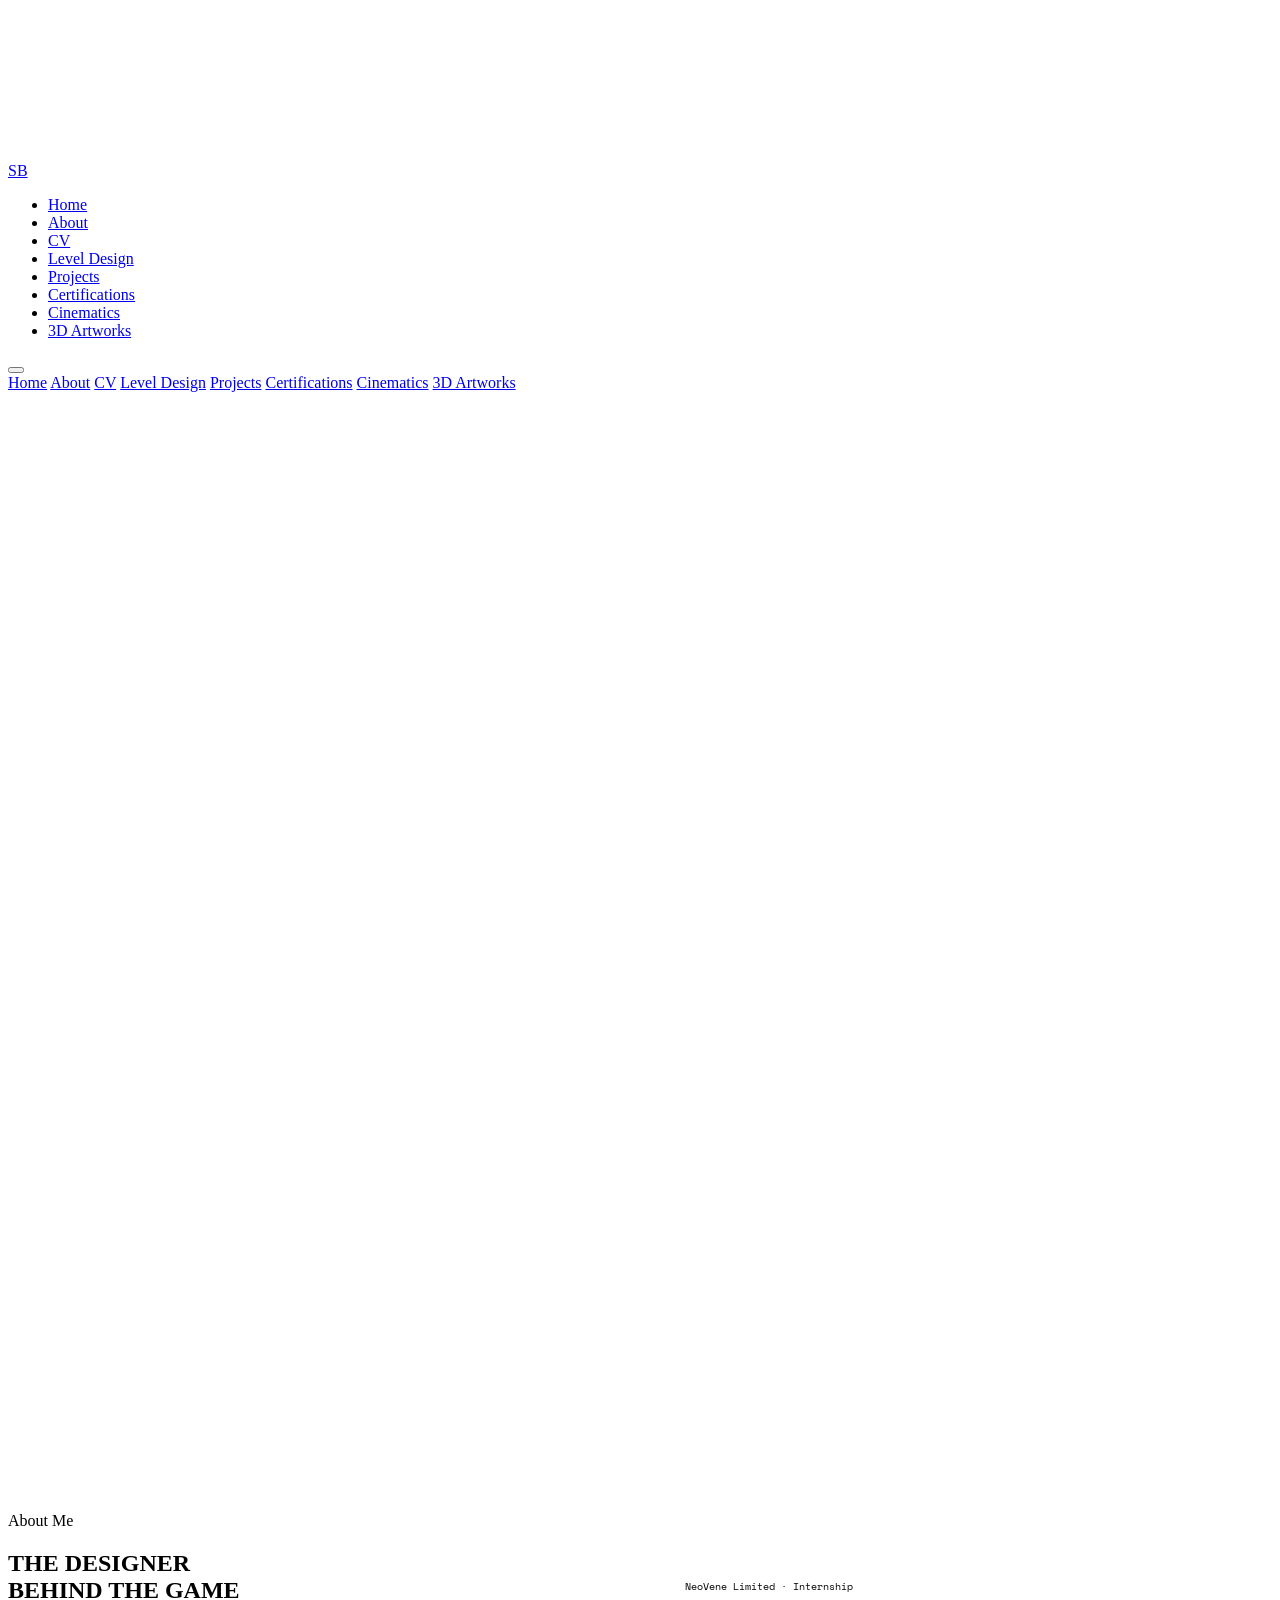
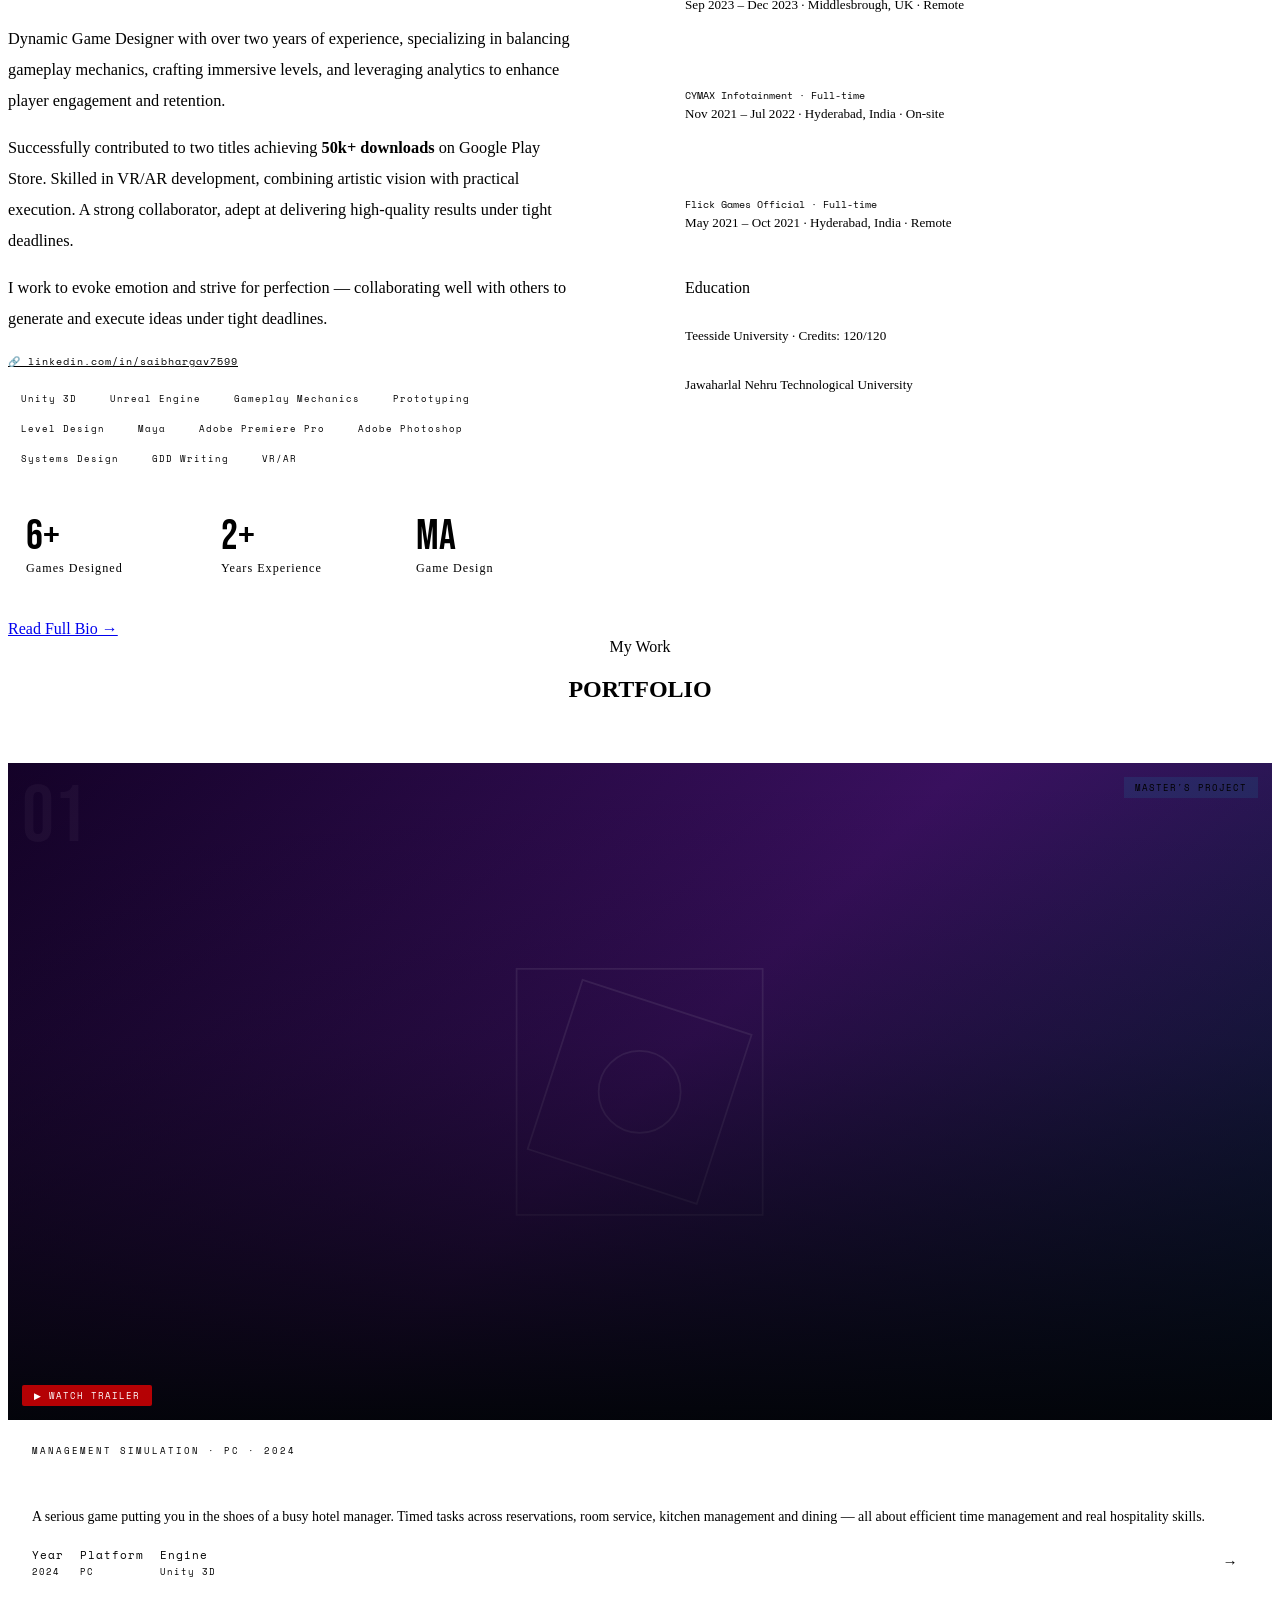
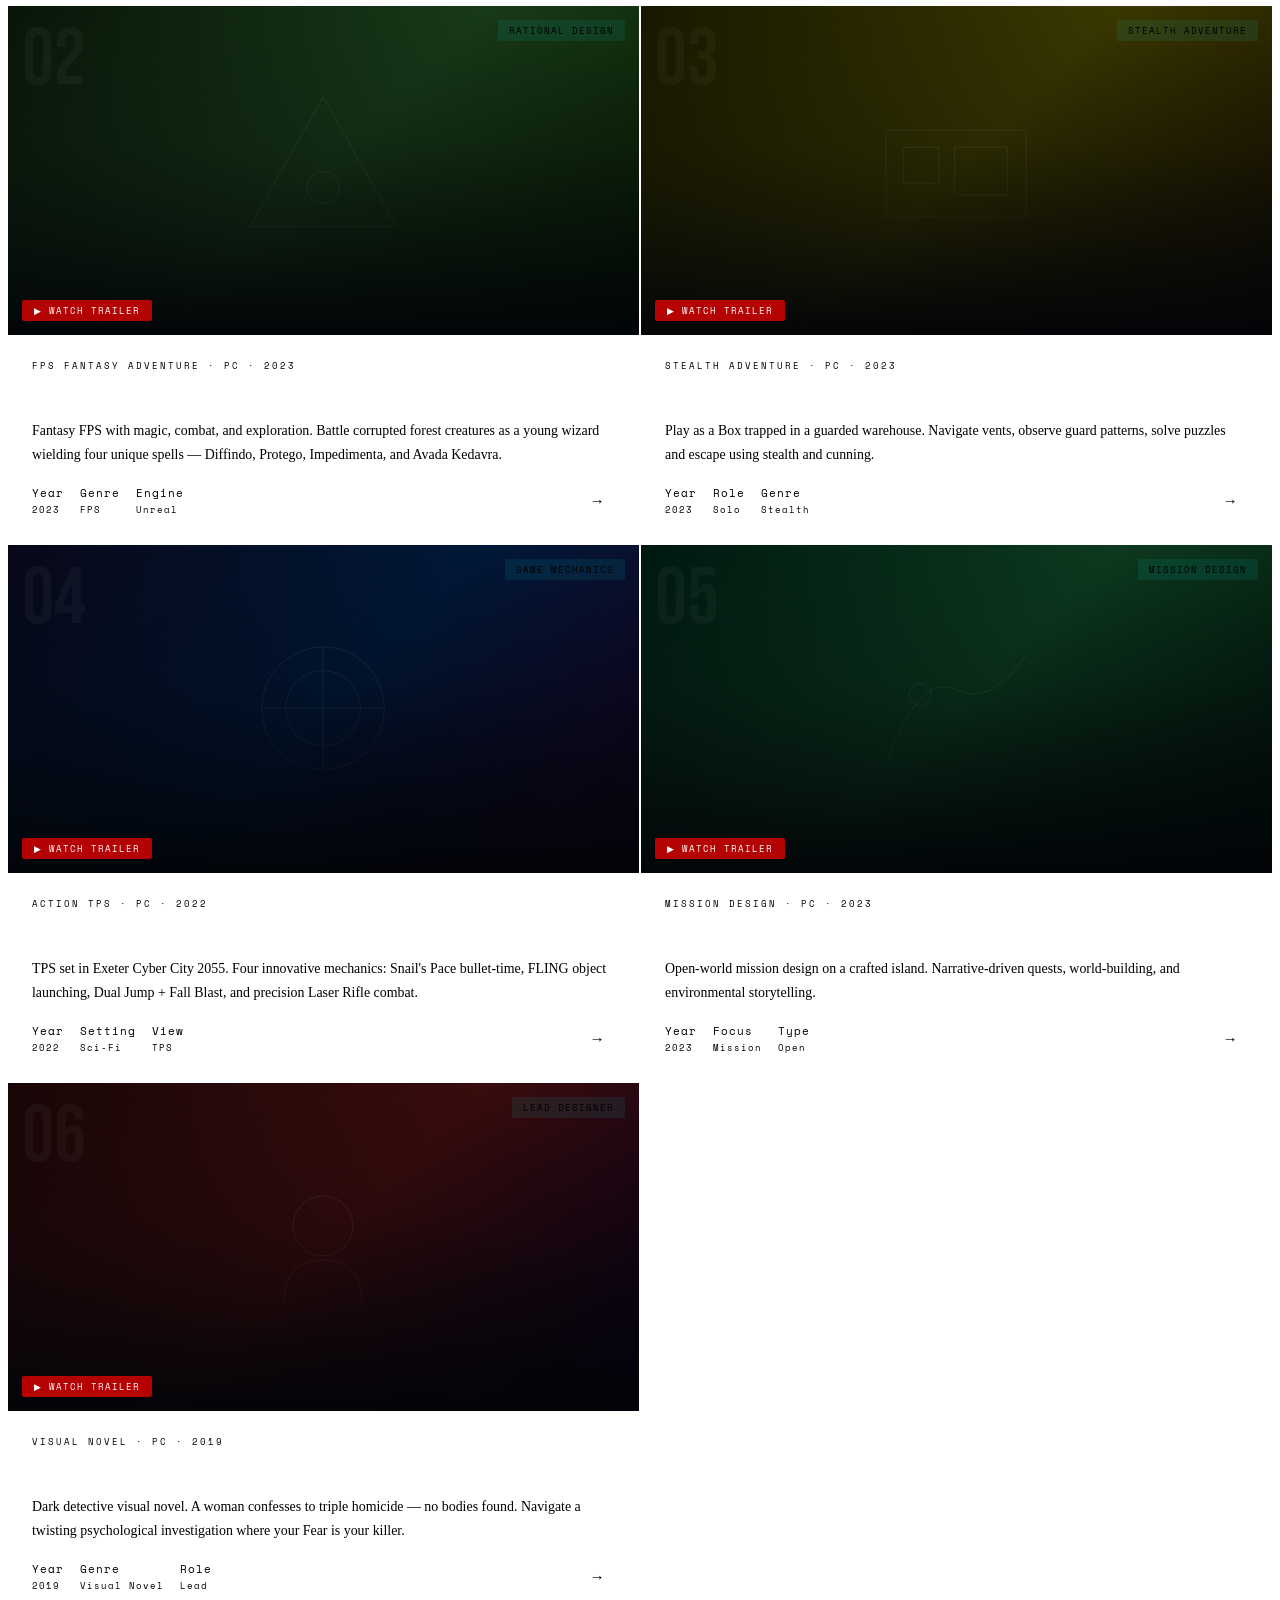
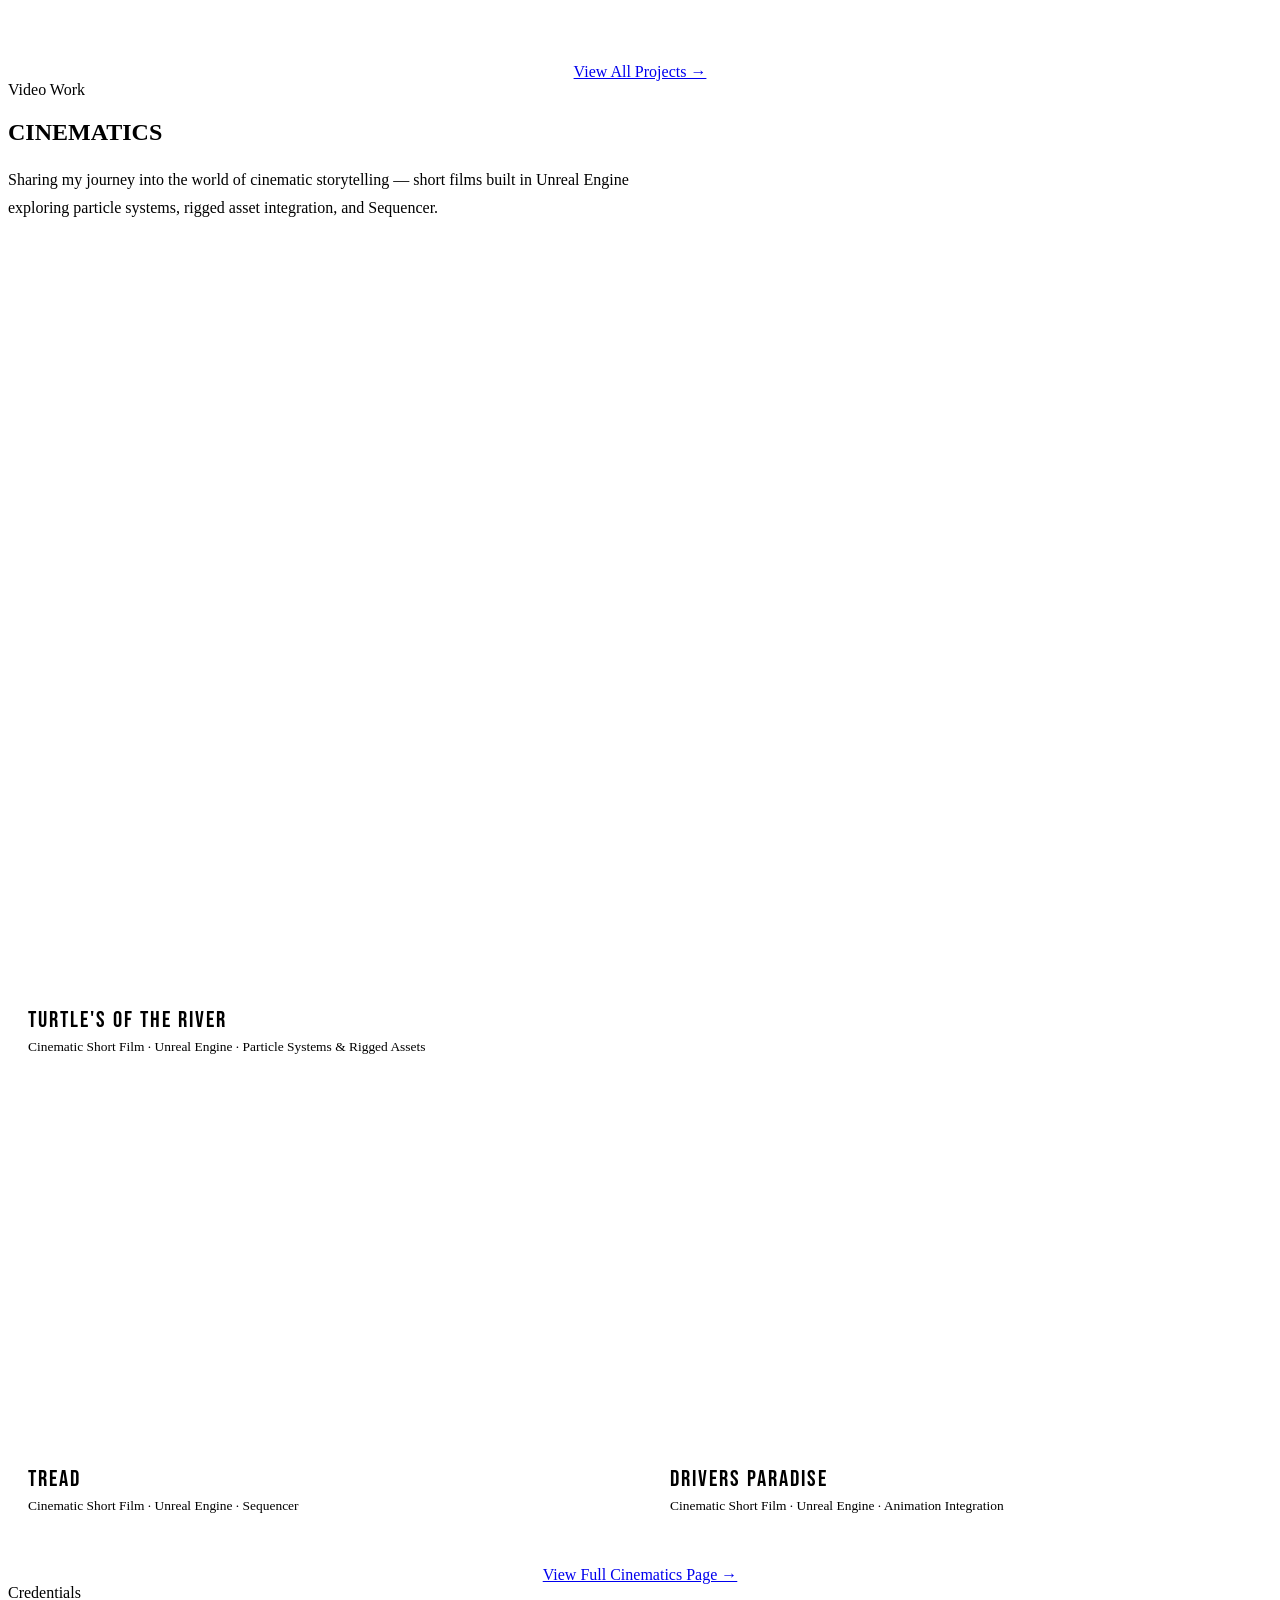
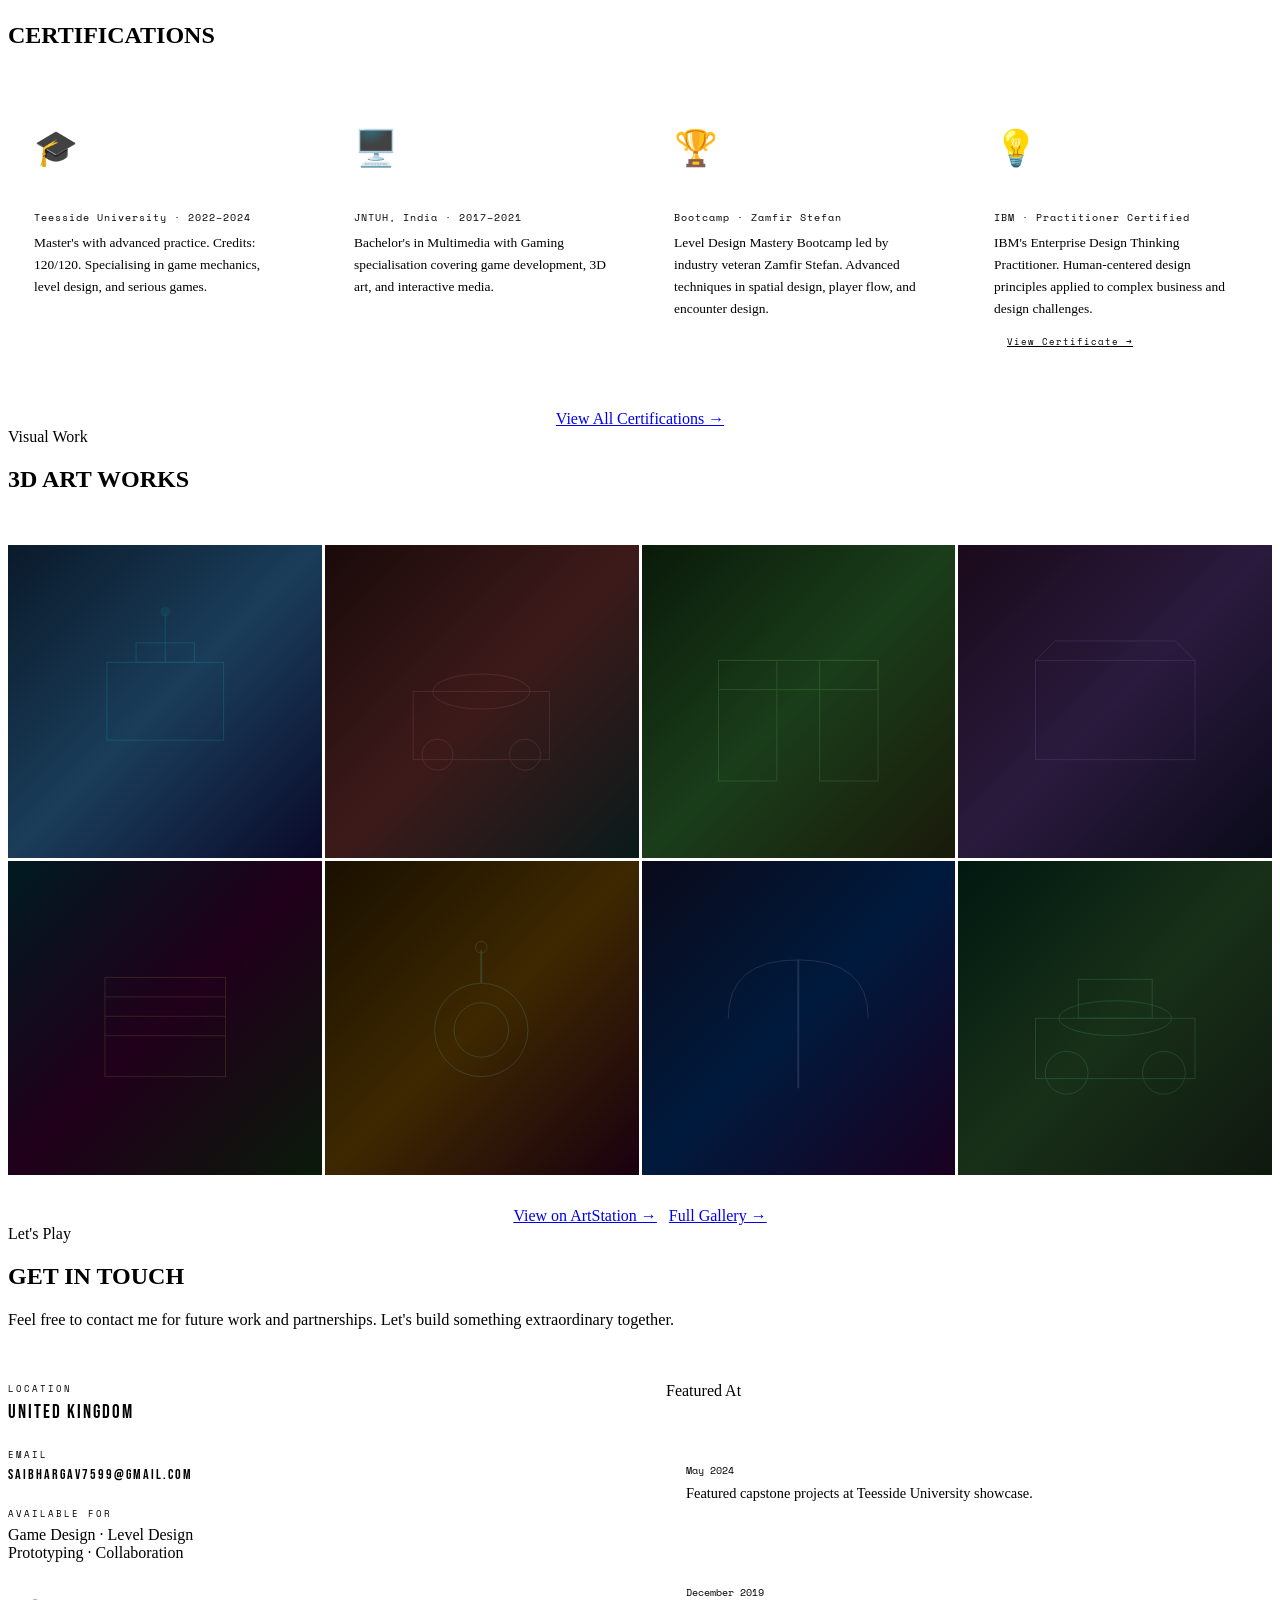
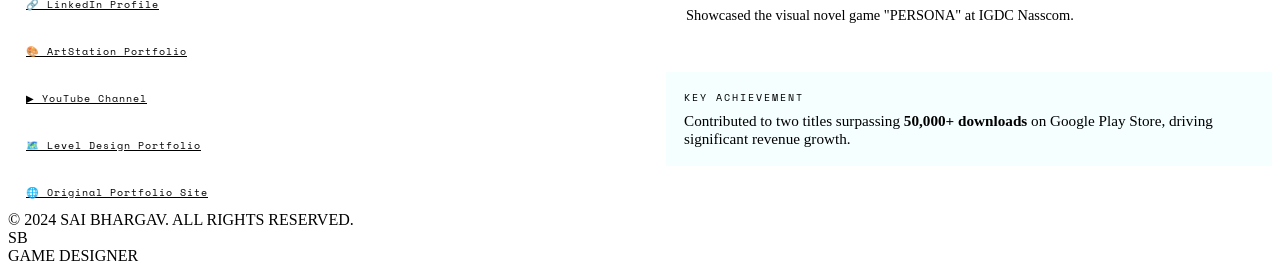
==== commit f9993723: "Update index" ====
--- a/index.html
+++ b/index.html
@@ -1,235 +1,73 @@
 <!DOCTYPE html>
 <html lang="en">
 <head>
-<meta charset="UTF-8">
-<meta name="viewport" content="width=device-width,initial-scale=1">
+<meta charset="UTF-8"><meta name="viewport" content="width=device-width,initial-scale=1">
 <title>Sai Bhargav — Game Designer</title>
-<meta name="description" content="Sai Bhargav — Game Designer. MA Game Design graduate with industry experience. Unity, Unreal Engine, Level Design.">
-
-<!-- Fonts -->
+<meta name="description" content="Sai Bhargav — Game Designer. MA Game Design. Unity · Unreal · Level Design.">
 <link rel="preconnect" href="https://fonts.googleapis.com">
 <link rel="preconnect" href="https://fonts.gstatic.com" crossorigin>
-<link href="https://fonts.googleapis.com/css2?family=Bebas+Neue&family=Space+Mono:ital,wght@0,400;0,700;1,400&family=Rajdhani:wght@300;400;500;600;700&display=swap" rel="stylesheet">
-
+<link href="https://fonts.googleapis.com/css2?family=Bebas+Neue&family=Space+Mono:wght@400;700&family=Rajdhani:wght@300;400;500;600;700&display=swap" rel="stylesheet">
+<link rel="stylesheet" href="assets/shared.css">
 <style>
-/* ════════════════════════════════════════════════════════════════
-   SAI BHARGAV — PORTFOLIO  ·  index.html
-   Exact replica of https://saibhargav7599.github.io/Temporrfolio/
-   ════════════════════════════════════════════════════════════════ */
-
-/* ── TOKENS ── */
-:root{
-  --c:#00f5ff;     /* neon cyan  */
-  --c2:#ff006e;    /* neon pink  */
-  --c3:#7b2fff;    /* purple     */
-  --gold:#ffd700;
-  --bg:#020408;
-  --bg2:#060d14;
-  --mid:#0a1628;
-  --txt:#c8d8e8;
-  --dim:#4a6a8a;
-  --dim2:#2a4a6a;
-  --card:rgba(6,20,40,.88);
-  --bdr:rgba(0,245,255,.12);
-  --bdr2:rgba(0,245,255,.26);
-  --glow:0 0 30px rgba(0,245,255,.22);
-  --glow2:0 0 40px rgba(255,0,110,.3);
-}
-
-/* ── RESET ── */
-*,*::before,*::after{margin:0;padding:0;box-sizing:border-box}
-html{scroll-behavior:smooth;font-size:16px}
-body{background:var(--bg);color:var(--txt);font-family:'Rajdhani',sans-serif;overflow-x:hidden;cursor:none;line-height:1.6}
-body.locked{overflow:hidden}
-a{text-decoration:none;color:inherit}
-button{font-family:inherit}
-img{display:block;max-width:100%}
-
-/* ── SCROLLBAR ── */
-::-webkit-scrollbar{width:3px}
-::-webkit-scrollbar-track{background:var(--bg)}
-::-webkit-scrollbar-thumb{background:var(--c);border-radius:2px}
-
-/* ── CURSOR ── */
-#cur,#cur-ring{position:fixed;pointer-events:none;z-index:9999;transform:translate(-50%,-50%);border-radius:50%}
-#cur{width:10px;height:10px;background:var(--c);transition:width .2s,height .2s,background .2s;mix-blend-mode:screen}
-#cur-ring{width:38px;height:38px;border:1px solid rgba(0,245,255,.35);transition:width .3s,height .3s,border-color .3s}
-#cur.on{width:18px;height:18px;background:var(--c2)}
-#cur-ring.on{width:56px;height:56px;border-color:rgba(255,0,110,.4)}
-
-/* ── CANVAS BG ── */
-#bgc{position:fixed;inset:0;z-index:0;pointer-events:none}
-
-/* ── SCANLINES ── */
-body::after{content:'';position:fixed;inset:0;z-index:800;pointer-events:none;
-  background:repeating-linear-gradient(0deg,transparent,transparent 2px,rgba(0,0,0,.04) 2px,rgba(0,0,0,.04) 4px)}
-
-/* ── PAGE TRANSITION ── */
-#pt{position:fixed;inset:0;z-index:8000;background:var(--bg);
-  clip-path:polygon(0 0,100% 0,100% 100%,0 100%);
-  transform:scaleY(1);transform-origin:top;pointer-events:none;
-  transition:transform .55s cubic-bezier(.76,0,.24,1)}
-#pt.gone{transform:scaleY(0)}
-
-/* ── NAV ── */
-nav{position:fixed;top:0;left:0;right:0;z-index:500;height:68px;
-  display:flex;align-items:center;justify-content:space-between;
-  padding:0 56px;background:rgba(2,4,8,.94);
-  backdrop-filter:blur(16px);border-bottom:1px solid var(--bdr)}
-.nav-logo{font-family:'Bebas Neue',sans-serif;font-size:2rem;letter-spacing:3px;
-  color:var(--c);text-shadow:0 0 18px rgba(0,245,255,.5)}
-.nav-links{display:flex;gap:6px;list-style:none}
-.nav-links a{font-family:'Space Mono',monospace;font-size:.6rem;letter-spacing:1.5px;
-  text-transform:uppercase;color:var(--dim);padding:6px 11px;
-  border:1px solid transparent;transition:all .3s;white-space:nowrap}
-.nav-links a:hover,.nav-links a.act{color:var(--c);border-color:var(--bdr2);background:rgba(0,245,255,.05)}
-.ham{display:none;flex-direction:column;gap:5px;cursor:pointer;padding:8px;background:none;border:none}
-.ham span{display:block;width:22px;height:1.5px;background:var(--c);transition:all .3s}
-
-/* mobile nav */
-#mobnav{display:none;position:fixed;inset:0;z-index:600;background:rgba(2,4,8,.98);
-  flex-direction:column;align-items:center;justify-content:center;gap:18px}
-#mobnav.open{display:flex}
-#mobnav a{font-family:'Bebas Neue',sans-serif;font-size:2.2rem;letter-spacing:4px;color:var(--txt);transition:color .3s}
-#mobnav a:hover{color:var(--c)}
-
-/* ── SECTION HELPERS ── */
-.s{position:relative;z-index:1}
-.wrap{max-width:1380px;margin:0 auto;padding:100px 56px;position:relative;z-index:1}
-.wrap-sm{max-width:1380px;margin:0 auto;padding:60px 56px;position:relative;z-index:1}
-.divider{max-width:1380px;margin:0 auto;height:1px;position:relative;z-index:1;
-  background:linear-gradient(to right,transparent,var(--bdr2),transparent)}
-.sec-label{font-family:'Space Mono',monospace;font-size:.64rem;letter-spacing:4px;
-  color:var(--c);text-transform:uppercase;display:flex;align-items:center;gap:12px;margin-bottom:16px}
-.sec-label::before{content:'';width:28px;height:1px;background:var(--c)}
-.sec-title{font-family:'Bebas Neue',sans-serif;font-size:clamp(2.6rem,5vw,5rem);
-  line-height:1;letter-spacing:2px}
-
-/* ── BUTTONS ── */
-.btn{display:inline-flex;align-items:center;gap:8px;padding:13px 34px;
-  font-family:'Space Mono',monospace;font-size:.68rem;letter-spacing:2px;
-  text-transform:uppercase;font-weight:700;cursor:pointer;border:none;
-  clip-path:polygon(8px 0%,100% 0%,calc(100% - 8px) 100%,0% 100%);transition:all .3s}
-.btn-p{background:var(--c);color:var(--bg)}
-.btn-p:hover{background:var(--c2);transform:translateY(-2px);box-shadow:0 10px 28px rgba(255,0,110,.35)}
-.btn-g{background:transparent;color:var(--c);border:1px solid var(--c);clip-path:none}
-.btn-g:hover{background:rgba(0,245,255,.08);transform:translateY(-2px);box-shadow:var(--glow)}
-.btn-sm{padding:9px 22px;font-size:.6rem}
-
-/* ── REVEAL ── */
-.rev{opacity:0;transform:translateY(38px);transition:opacity .8s,transform .8s}
-.rev.vis{opacity:1;transform:translateY(0)}
-.rev-l{opacity:0;transform:translateX(-38px);transition:opacity .8s,transform .8s}
-.rev-l.vis{opacity:1;transform:translateX(0)}
-.rev-r{opacity:0;transform:translateX(38px);transition:opacity .8s,transform .8s}
-.rev-r.vis{opacity:1;transform:translateX(0)}
-.d1{transition-delay:.1s}.d2{transition-delay:.2s}.d3{transition-delay:.3s}
-.d4{transition-delay:.4s}.d5{transition-delay:.5s}.d6{transition-delay:.6s}
-
-/* ════════════════════════════════════════
-   §1 HERO
-   ════════════════════════════════════════ */
-#home{min-height:100vh;display:flex;align-items:center;justify-content:center;
-  padding:140px 56px 80px;overflow:hidden;position:relative;z-index:1}
+/* ── HOME-SPECIFIC ── */
+#home{min-height:100vh;display:flex;align-items:center;justify-content:center;padding:140px 52px 80px;overflow:hidden;position:relative;z-index:1}
 .hero-inner{text-align:center;position:relative;max-width:900px}
-
-.hero-tag{font-family:'Space Mono',monospace;font-size:.68rem;letter-spacing:4px;
-  color:var(--c);text-transform:uppercase;margin-bottom:22px;display:block;
-  opacity:0;animation:fu .8s .2s forwards}
-.hero-name{font-family:'Bebas Neue',sans-serif;font-size:clamp(5rem,15vw,14rem);
-  line-height:.84;letter-spacing:-2px;position:relative;
-  background:linear-gradient(135deg,#fff 0%,var(--c) 48%,var(--c3) 100%);
-  -webkit-background-clip:text;-webkit-text-fill-color:transparent;background-clip:text;
-  filter:drop-shadow(0 0 46px rgba(0,245,255,.28));
-  opacity:0;animation:fu .8s .4s forwards}
-.hero-name::before,.hero-name::after{content:attr(data-t);position:absolute;
-  inset:0;background:inherit;-webkit-background-clip:text;background-clip:text;
-  -webkit-text-fill-color:transparent}
+.hero-tag{font-family:'Space Mono',monospace;font-size:.68rem;letter-spacing:4px;color:var(--c);text-transform:uppercase;margin-bottom:22px;display:block;opacity:0;animation:fu .8s .2s forwards}
+.hero-name{font-family:'Bebas Neue',sans-serif;font-size:clamp(5rem,15vw,14rem);line-height:.84;letter-spacing:-2px;position:relative;background:linear-gradient(135deg,#fff 0%,var(--c) 48%,var(--c3) 100%);-webkit-background-clip:text;-webkit-text-fill-color:transparent;background-clip:text;filter:drop-shadow(0 0 46px rgba(0,245,255,.28));opacity:0;animation:fu .8s .4s forwards}
+.hero-name::before,.hero-name::after{content:attr(data-t);position:absolute;inset:0;background:inherit;-webkit-background-clip:text;background-clip:text;-webkit-text-fill-color:transparent}
 .hero-name::before{animation:g1 5s infinite;clip-path:polygon(0 0,100% 0,100% 33%,0 33%)}
 .hero-name::after{animation:g2 5s infinite;clip-path:polygon(0 66%,100% 66%,100% 100%,0 100%)}
-.hero-sub-title{font-family:'Bebas Neue',sans-serif;font-size:clamp(1.5rem,4vw,3.4rem);
-  letter-spacing:12px;color:var(--dim);margin-top:12px;
-  opacity:0;animation:fu .8s .6s forwards}
-.hero-desc{margin:26px auto 0;font-size:1.05rem;color:var(--dim);max-width:500px;
-  line-height:1.9;opacity:0;animation:fu .8s .8s forwards}
-.hero-ctas{margin-top:46px;display:flex;gap:18px;justify-content:center;flex-wrap:wrap;
-  opacity:0;animation:fu .8s 1s forwards}
-.hero-socials{position:absolute;left:-126px;top:50%;
-  transform:translateY(-50%) rotate(-90deg);
-  display:flex;gap:28px;opacity:0;animation:fi 1s 1.3s forwards}
-.hero-socials a{font-family:'Space Mono',monospace;font-size:.58rem;
-  letter-spacing:2px;color:var(--dim);text-transform:uppercase;transition:color .3s}
-.hero-socials a:hover{color:var(--c)}
-.scroll-hint{position:absolute;bottom:-84px;left:50%;transform:translateX(-50%);
-  display:flex;flex-direction:column;align-items:center;gap:10px;
-  opacity:0;animation:fi 1s 1.6s forwards}
-.scroll-hint span{font-family:'Space Mono',monospace;font-size:.58rem;letter-spacing:2px;color:var(--dim)}
-.scroll-line{width:1px;height:56px;background:linear-gradient(to bottom,var(--c),transparent);
-  animation:sp 2s infinite}
-
-/* ════════════════════════════════════════
-   §2 ABOUT
-   ════════════════════════════════════════ */
-#about .inner{display:grid;grid-template-columns:1fr 1.05fr;gap:76px;align-items:start}
-.about-text p{font-size:1.02rem;color:var(--dim);line-height:1.9;margin-bottom:14px}
-.tags{display:flex;flex-wrap:wrap;gap:8px;margin-top:20px}
-.tag{padding:5px 14px;border:1px solid var(--bdr);font-family:'Space Mono',monospace;
-  font-size:.6rem;color:var(--dim);letter-spacing:1px;
-  clip-path:polygon(4px 0%,100% 0%,calc(100% - 4px) 100%,0% 100%);transition:all .3s}
+.hero-sub-t{font-family:'Bebas Neue',sans-serif;font-size:clamp(1.5rem,4vw,3.2rem);letter-spacing:12px;color:var(--dim);margin-top:12px;opacity:0;animation:fu .8s .6s forwards}
+.hero-desc{margin:24px auto 0;font-size:1.02rem;color:var(--dim);max-width:500px;line-height:1.9;opacity:0;animation:fu .8s .8s forwards}
+.hero-ctas{margin-top:44px;display:flex;gap:16px;justify-content:center;flex-wrap:wrap;opacity:0;animation:fu .8s 1s forwards}
+.hero-soc{position:absolute;left:-126px;top:50%;transform:translateY(-50%) rotate(-90deg);display:flex;gap:28px;opacity:0;animation:fi 1s 1.3s forwards}
+.hero-soc a{font-family:'Space Mono',monospace;font-size:.56rem;letter-spacing:2px;color:var(--dim);text-transform:uppercase;transition:color .3s}
+.hero-soc a:hover{color:var(--c)}
+.scroll-hint{position:absolute;bottom:-80px;left:50%;transform:translateX(-50%);display:flex;flex-direction:column;align-items:center;gap:9px;opacity:0;animation:fi 1s 1.6s forwards}
+.scroll-hint span{font-family:'Space Mono',monospace;font-size:.56rem;letter-spacing:2px;color:var(--dim)}
+.scroll-line{width:1px;height:54px;background:linear-gradient(to bottom,var(--c),transparent);animation:sp 2s infinite}
+
+/* ABOUT */
+#about .inner{display:grid;grid-template-columns:1fr 1.08fr;gap:72px;align-items:start}
+.about-text p{font-size:1.02rem;color:var(--dim);line-height:1.9;margin-bottom:13px}
+.tags{display:flex;flex-wrap:wrap;gap:7px;margin-top:18px}
+.tag{padding:5px 13px;border:1px solid var(--bdr);font-family:'Space Mono',monospace;font-size:.58rem;color:var(--dim);letter-spacing:1px;clip-path:polygon(4px 0%,100% 0%,calc(100% - 4px) 100%,0% 100%);transition:all .3s}
 .tag:hover{border-color:var(--c);color:var(--c);background:rgba(0,245,255,.05)}
-.stats{display:grid;grid-template-columns:repeat(3,1fr);gap:14px;margin-top:32px}
-.stat{border:1px solid var(--bdr);padding:20px;background:var(--card);
-  clip-path:polygon(6px 0%,100% 0%,calc(100% - 6px) 100%,0% 100%);
-  transition:border-color .3s,transform .3s}
+.stats{display:grid;grid-template-columns:repeat(3,1fr);gap:12px;margin-top:28px}
+.stat{border:1px solid var(--bdr);padding:18px;background:var(--card);clip-path:polygon(6px 0%,100% 0%,calc(100% - 6px) 100%,0% 100%);transition:border-color .3s,transform .3s}
 .stat:hover{border-color:var(--c);transform:translateY(-4px)}
-.stat-n{font-family:'Bebas Neue',sans-serif;font-size:2.7rem;color:var(--c);line-height:1}
-.stat-l{font-size:.78rem;color:var(--dim);letter-spacing:1px;margin-top:4px}
-
+.stat-n{font-family:'Bebas Neue',sans-serif;font-size:2.6rem;color:var(--c);line-height:1}
+.stat-l{font-size:.76rem;color:var(--dim);letter-spacing:1px;margin-top:3px}
 /* exp card */
-.exp-card{perspective:900px}
-.exp-card-inner{padding:42px 34px;background:var(--card);border:1px solid var(--bdr);
-  transform-style:preserve-3d;transition:transform .12s;position:relative}
-.exp-card-inner::before{content:'';position:absolute;inset:-1px;z-index:-1;
-  background:linear-gradient(135deg,var(--c),transparent 44%,var(--c3));opacity:.2}
-.exp-item{margin-bottom:26px;padding-bottom:26px;border-bottom:1px solid var(--bdr)}
+.exp-card{perspective:900px}.exp-card-inner{padding:40px 32px;background:var(--card);border:1px solid var(--bdr);transform-style:preserve-3d;transition:transform .12s;position:relative}
+.exp-card-inner::before{content:'';position:absolute;inset:-1px;z-index:-1;background:linear-gradient(135deg,var(--c),transparent 44%,var(--c3));opacity:.2}
+.exp-item{margin-bottom:24px;padding-bottom:24px;border-bottom:1px solid var(--bdr)}
 .exp-item:last-child{border:none;margin:0;padding:0}
-.exp-role{font-family:'Bebas Neue',sans-serif;font-size:1.32rem;letter-spacing:2px;color:#fff}
-.exp-co{font-family:'Space Mono',monospace;font-size:.66rem;color:var(--c);margin-top:4px}
-.exp-per{font-size:.84rem;color:var(--dim);margin-top:4px}
-
-/* ════════════════════════════════════════
-   §3 PORTFOLIO GRID
-   ════════════════════════════════════════ */
-#portfolio .header{text-align:center;margin-bottom:66px}
+.exp-role{font-family:'Bebas Neue',sans-serif;font-size:1.28rem;letter-spacing:2px;color:#fff}
+.exp-co{font-family:'Space Mono',monospace;font-size:.64rem;color:var(--c);margin-top:3px}
+.exp-per{font-size:.82rem;color:var(--dim);margin-top:3px}
+
+/* PORTFOLIO */
+#portfolio .ph{text-align:center;margin-bottom:60px}
 .games{display:grid;grid-template-columns:repeat(2,1fr);gap:2px}
-.gc{position:relative;overflow:hidden;background:var(--card);border:1px solid var(--bdr);
-  cursor:pointer;transform-style:preserve-3d;
-  transition:border-color .4s,transform .4s,box-shadow .4s}
+.gc{position:relative;overflow:hidden;background:var(--card);border:1px solid var(--bdr);cursor:pointer;transform-style:preserve-3d;transition:border-color .4s,transform .4s,box-shadow .4s}
 .gc:hover{border-color:var(--c);transform:translateY(-7px) scale(1.01);box-shadow:var(--glow)}
-.gc.span2{grid-column:span 2}
+.gc.s2{grid-column:span 2}
 .gt{width:100%;padding-top:52%;position:relative;overflow:hidden}
 .gt-bg{position:absolute;inset:0;transition:transform .6s}
 .gc:hover .gt-bg{transform:scale(1.07)}
 .gt-ov{position:absolute;inset:0;background:linear-gradient(to top,rgba(2,4,8,.97) 0%,rgba(2,4,8,.28) 58%,transparent 100%)}
-.gt-num{position:absolute;top:14px;left:14px;font-family:'Bebas Neue',sans-serif;
-  font-size:5rem;color:rgba(255,255,255,.04);line-height:1;z-index:1}
-.gt-badge{position:absolute;top:14px;right:14px;padding:4px 11px;
-  background:rgba(0,245,255,.08);border:1px solid var(--c);
-  font-family:'Space Mono',monospace;font-size:.56rem;color:var(--c);letter-spacing:1px;z-index:2}
-.gi{padding:26px}
-.gi-genre{font-family:'Space Mono',monospace;font-size:.58rem;color:var(--c2);letter-spacing:2px;text-transform:uppercase;margin-bottom:7px}
-.gi-name{font-family:'Bebas Neue',sans-serif;font-size:1.85rem;letter-spacing:2px;color:#fff;line-height:1.1;margin-bottom:11px}
-.gi-desc{font-size:.88rem;color:var(--dim);line-height:1.7;margin-bottom:18px;
-  display:-webkit-box;-webkit-line-clamp:3;-webkit-box-orient:vertical;overflow:hidden}
-.gi-meta{display:flex;gap:18px;align-items:center}
-.gm-i{font-family:'Space Mono',monospace;font-size:.58rem;color:var(--dim);letter-spacing:1px}
-.gm-i span{color:var(--c);display:block;font-size:.7rem;margin-bottom:2px}
-.garrow{margin-left:auto;width:38px;height:38px;border:1px solid var(--bdr);
-  display:flex;align-items:center;justify-content:center;
-  clip-path:polygon(5px 0%,100% 0%,calc(100% - 5px) 100%,0% 100%);
-  transition:all .3s;color:var(--dim);font-size:1rem}
-.gc:hover .garrow{background:var(--c);color:var(--bg);border-color:var(--c)}
-
+.gt-n{position:absolute;top:14px;left:14px;font-family:'Bebas Neue',sans-serif;font-size:5rem;color:rgba(255,255,255,.04);line-height:1;z-index:1}
+.gt-b{position:absolute;top:14px;right:14px;padding:4px 11px;background:rgba(0,245,255,.08);border:1px solid var(--c);font-family:'Space Mono',monospace;font-size:.56rem;color:var(--c);letter-spacing:1px;z-index:2}
+.gi{padding:24px}
+.gi-genre{font-family:'Space Mono',monospace;font-size:.58rem;color:var(--c2);letter-spacing:2px;text-transform:uppercase;margin-bottom:6px}
+.gi-name{font-family:'Bebas Neue',sans-serif;font-size:1.8rem;letter-spacing:2px;color:#fff;line-height:1.1;margin-bottom:10px}
+.gi-desc{font-size:.87rem;color:var(--dim);line-height:1.7;margin-bottom:16px;display:-webkit-box;-webkit-line-clamp:3;-webkit-box-orient:vertical;overflow:hidden}
+.gi-meta{display:flex;gap:16px;align-items:center}
+.gmi{font-family:'Space Mono',monospace;font-size:.56rem;color:var(--dim);letter-spacing:1px}
+.gmi span{color:var(--c);display:block;font-size:.68rem;margin-bottom:2px}
+.garr{margin-left:auto;width:36px;height:36px;border:1px solid var(--bdr);display:flex;align-items:center;justify-content:center;clip-path:polygon(5px 0%,100% 0%,calc(100% - 5px) 100%,0% 100%);transition:all .3s;color:var(--dim);font-size:.95rem}
+.gc:hover .garr{background:var(--c);color:var(--bg);border-color:var(--c)}
 /* thumb gradients */
 .th-hotel{background:linear-gradient(135deg,#140228,#3a1060,#0b2240)}
 .th-evil{background:linear-gradient(135deg,#081508,#183a18,#091e00)}
@@ -237,288 +75,189 @@
 .th-dystopian{background:linear-gradient(135deg,#080818,#001838,#18001e)}
 .th-hollyhill{background:linear-gradient(135deg,#001810,#0c3a1e,#001008)}
 .th-persona{background:linear-gradient(135deg,#180606,#3a0c0c,#08001a)}
-.th-deco{position:absolute;inset:0;display:flex;align-items:center;justify-content:center;opacity:.1}
-.th-deco svg{width:52%;height:52%}
-
-/* ── MODAL ── */
-.modal-ov{position:fixed;inset:0;z-index:700;background:rgba(2,4,8,.96);
-  backdrop-filter:blur(22px);display:flex;align-items:center;justify-content:center;
-  padding:36px;opacity:0;pointer-events:none;transition:opacity .4s}
-.modal-ov.open{opacity:1;pointer-events:all}
-.modal-box{max-width:860px;width:100%;max-height:90vh;overflow-y:auto;
-  background:var(--bg2);border:1px solid var(--bdr);
-  transform:translateY(26px);transition:transform .4s;
-  scrollbar-width:thin;scrollbar-color:var(--c) transparent}
-.modal-ov.open .modal-box{transform:translateY(0)}
-.modal-hero{width:100%;padding-top:44%;position:relative;overflow:hidden}
-.modal-hero-ov{position:absolute;inset:0;background:linear-gradient(to top,var(--bg2) 0%,transparent 60%)}
-.modal-x{position:absolute;top:14px;right:14px;z-index:10;width:42px;height:42px;
-  background:rgba(2,4,8,.8);border:1px solid var(--bdr);color:var(--txt);
-  font-size:1.1rem;cursor:pointer;display:flex;align-items:center;justify-content:center;transition:all .3s}
-.modal-x:hover{border-color:var(--c2);color:var(--c2)}
-.modal-body{padding:34px}
-.modal-tag{display:inline-block;padding:4px 13px;border:1px solid var(--c2);
-  font-family:'Space Mono',monospace;font-size:.58rem;color:var(--c2);letter-spacing:2px;margin-bottom:13px}
-.modal-title{font-family:'Bebas Neue',sans-serif;font-size:clamp(2rem,5vw,3.5rem);
-  letter-spacing:3px;line-height:.95;margin-bottom:8px}
-.modal-role{font-family:'Space Mono',monospace;font-size:.66rem;color:var(--c);letter-spacing:2px;margin-bottom:26px}
-.modal-specs{display:grid;grid-template-columns:repeat(3,1fr);gap:11px;margin-bottom:26px}
-.mspec{padding:13px;background:rgba(0,245,255,.03);border:1px solid var(--bdr);text-align:center}
-.mspec-k{font-family:'Space Mono',monospace;font-size:.52rem;color:var(--dim);letter-spacing:2px;text-transform:uppercase;margin-bottom:5px}
-.mspec-v{font-family:'Bebas Neue',sans-serif;font-size:1.2rem;color:var(--c);letter-spacing:2px}
-.modal-desc{font-size:.98rem;line-height:1.9;color:var(--dim);margin-bottom:26px}
-.modal-mh{font-family:'Bebas Neue',sans-serif;font-size:1.4rem;letter-spacing:3px;color:#fff;
-  margin-bottom:13px;display:flex;align-items:center;gap:13px}
-.modal-mh::after{content:'';flex:1;height:1px;background:var(--bdr)}
-.mech-list{display:flex;flex-direction:column;gap:12px;margin-bottom:26px}
-.mech{display:flex;gap:12px;padding:13px;background:rgba(0,245,255,.03);border-left:2px solid var(--c)}
-.mech-i{font-size:1.3rem;flex-shrink:0}
-.mech-n{font-family:'Bebas Neue',sans-serif;font-size:1rem;letter-spacing:2px;color:#fff;margin-bottom:3px}
-.mech-d{font-size:.83rem;color:var(--dim);line-height:1.6}
-.modal-links{display:flex;gap:12px;flex-wrap:wrap;padding-top:22px;border-top:1px solid var(--bdr)}
-
-/* ════════════════════════════════════════
-   §4 CINEMATICS
-   ════════════════════════════════════════ */
-#cinematics .cine-grid{display:grid;grid-template-columns:1fr 1fr;gap:22px;margin-top:56px}
-.v-card{border:1px solid var(--bdr);background:var(--card);overflow:hidden;
-  transition:border-color .3s,transform .3s}
-.v-card:hover{border-color:var(--c);transform:translateY(-4px);box-shadow:var(--glow)}
-.v-card.big{grid-column:span 2}
-.v-thumb{width:100%;padding-top:56.25%;position:relative;overflow:hidden}
-.v-thumb iframe{position:absolute;inset:0;width:100%;height:100%;border:none}
-.v-thumb-bg{position:absolute;inset:0;display:flex;align-items:center;justify-content:center;cursor:pointer}
-.v-play{position:absolute;top:50%;left:50%;transform:translate(-50%,-50%);
-  width:64px;height:64px;background:rgba(0,245,255,.08);
-  border:2px solid var(--c);border-radius:50%;
-  display:flex;align-items:center;justify-content:center;
-  font-size:1.4rem;color:var(--c);transition:all .3s;text-decoration:none}
-.v-play:hover{background:var(--c);color:var(--bg);transform:translate(-50%,-50%) scale(1.1)}
-.v-info{padding:22px}
-.v-title{font-family:'Bebas Neue',sans-serif;font-size:1.5rem;letter-spacing:2px;margin-bottom:6px}
-.v-sub{font-size:.86rem;color:var(--dim)}
-
-/* ════════════════════════════════════════
-   §5 CERTIFICATIONS
-   ════════════════════════════════════════ */
-.cert-grid{display:grid;grid-template-columns:repeat(auto-fill,minmax(260px,1fr));gap:18px;margin-top:56px}
-.cert-card{padding:28px;background:var(--card);border:1px solid var(--bdr);
-  clip-path:polygon(10px 0%,100% 0%,calc(100% - 10px) 100%,0% 100%);
-  transition:all .32s;position:relative;overflow:hidden}
-.cert-card::before{content:'';position:absolute;top:0;left:0;right:0;height:2px;
-  background:linear-gradient(to right,var(--c),var(--c3));
-  transform:scaleX(0);transition:transform .4s;transform-origin:left}
-.cert-card:hover{border-color:var(--c);transform:translateY(-5px);box-shadow:var(--glow)}
+.tdeco{position:absolute;inset:0;display:flex;align-items:center;justify-content:center;opacity:.1}
+.tdeco svg{width:52%;height:52%}
+
+/* VIDEO THUMBNAIL OVERLAY for project cards */
+.gt-yt{position:absolute;bottom:14px;left:14px;z-index:3;display:flex;gap:8px}
+.yt-pill{padding:4px 12px;background:rgba(255,0,0,.7);font-family:'Space Mono',monospace;font-size:.54rem;color:#fff;letter-spacing:1px;border-radius:2px;text-decoration:none;transition:background .3s}
+.yt-pill:hover{background:rgba(255,0,0,1)}
+
+/* CINEMATICS */
+#cinematics .cg{display:grid;grid-template-columns:1fr 1fr;gap:20px;margin-top:52px}
+.vc{border:1px solid var(--bdr);background:var(--card);overflow:hidden;transition:border-color .3s,transform .3s}
+.vc:hover{border-color:var(--c);transform:translateY(-4px);box-shadow:var(--glow)}
+.vc.big{grid-column:span 2}
+.vt{width:100%;padding-top:56.25%;position:relative;overflow:hidden}
+.vt iframe{position:absolute;inset:0;width:100%;height:100%;border:none}
+.vi{padding:20px}
+.vi-t{font-family:'Bebas Neue',sans-serif;font-size:1.45rem;letter-spacing:2px;margin-bottom:5px}
+.vi-s{font-size:.84rem;color:var(--dim)}
+
+/* CERTIFICATIONS */
+.cert-grid{display:grid;grid-template-columns:repeat(auto-fill,minmax(250px,1fr));gap:16px;margin-top:52px}
+.cert-card{padding:26px;background:var(--card);border:1px solid var(--bdr);clip-path:polygon(10px 0%,100% 0%,calc(100% - 10px) 100%,0% 100%);transition:all .32s;position:relative;overflow:hidden}
+.cert-card::before{content:'';position:absolute;top:0;left:0;right:0;height:2px;background:linear-gradient(to right,var(--c),var(--c3));transform:scaleX(0);transition:transform .4s;transform-origin:left}
+.cert-card:hover{border-color:var(--c);transform:translateY(-4px);box-shadow:var(--glow)}
 .cert-card:hover::before{transform:scaleX(1)}
-.cert-icon{font-size:2.4rem;margin-bottom:14px}
-.cert-name{font-family:'Bebas Neue',sans-serif;font-size:1.3rem;letter-spacing:2px;color:#fff;margin-bottom:7px}
-.cert-iss{font-family:'Space Mono',monospace;font-size:.62rem;color:var(--c);letter-spacing:1px;margin-bottom:9px}
-.cert-desc{font-size:.86rem;color:var(--dim);line-height:1.65}
-.cert-link{display:inline-block;margin-top:12px;padding:5px 14px;border:1px solid var(--c2);
-  font-family:'Space Mono',monospace;font-size:.58rem;color:var(--c2);letter-spacing:1px;transition:all .3s}
+.cert-icon{font-size:2.2rem;margin-bottom:12px}
+.cert-name{font-family:'Bebas Neue',sans-serif;font-size:1.2rem;letter-spacing:2px;color:#fff;margin-bottom:6px}
+.cert-iss{font-family:'Space Mono',monospace;font-size:.6rem;color:var(--c);letter-spacing:1px;margin-bottom:8px}
+.cert-desc{font-size:.84rem;color:var(--dim);line-height:1.65}
+.cert-link{display:inline-block;margin-top:10px;padding:4px 13px;border:1px solid var(--c2);font-family:'Space Mono',monospace;font-size:.56rem;color:var(--c2);letter-spacing:1px;transition:all .3s}
 .cert-link:hover{background:var(--c2);color:var(--bg)}
 
-/* ════════════════════════════════════════
-   §6 3D ART
-   ════════════════════════════════════════ */
-.art-grid{display:grid;grid-template-columns:repeat(3,1fr);gap:3px;margin-top:56px}
-.art-item{position:relative;overflow:hidden;aspect-ratio:4/3;
-  background:var(--card);border:1px solid var(--bdr);cursor:zoom-in;transition:all .4s}
-.art-item:hover{border-color:var(--c);z-index:2}
+/* 3D ART */
+.art-grid{display:grid;grid-template-columns:repeat(4,1fr);gap:3px;margin-top:52px}
+.art-item{position:relative;overflow:hidden;aspect-ratio:1;background:var(--card);border:1px solid var(--bdr);cursor:zoom-in;transition:all .4s}
+.art-item:hover{border-color:var(--c);z-index:2;transform:scale(1.03)}
 .art-bg{position:absolute;inset:0;transition:transform .5s}
-.art-item:hover .art-bg{transform:scale(1.09)}
-.art-ov{position:absolute;inset:0;background:linear-gradient(to top,rgba(2,4,8,.9),transparent);
-  opacity:0;transition:opacity .32s;display:flex;align-items:flex-end;padding:18px}
+.art-item:hover .art-bg{transform:scale(1.1)}
+.art-ov{position:absolute;inset:0;background:linear-gradient(to top,rgba(2,4,8,.92),transparent);opacity:0;transition:opacity .3s;display:flex;flex-direction:column;align-items:center;justify-content:flex-end;padding:14px;text-align:center}
 .art-item:hover .art-ov{opacity:1}
-.art-label{font-family:'Bebas Neue',sans-serif;font-size:1.1rem;letter-spacing:2px}
-/* Art gradients */
+.art-label{font-family:'Bebas Neue',sans-serif;font-size:1rem;letter-spacing:2px;color:#fff;margin-bottom:4px}
+.art-sub{font-family:'Space Mono',monospace;font-size:.54rem;color:var(--c);letter-spacing:1px}
 .a1{background:linear-gradient(135deg,#0a1a2a,#1a3d5a,#0a0a2a)}
 .a2{background:linear-gradient(135deg,#1a0a0a,#3d1a1a,#0a1a1a)}
 .a3{background:linear-gradient(135deg,#0a1a0a,#1a3d1a,#1a1a0a)}
-.a4{background:linear-gradient(135deg,#1a0a1a,#0a1a2a,#2a0a2a)}
+.a4{background:linear-gradient(135deg,#1a0a1a,#2a1a3d,#0a0a1a)}
 .a5{background:linear-gradient(135deg,#001a20,#20001a,#0a1a0a)}
 .a6{background:linear-gradient(135deg,#1a1000,#3d2800,#1a0010)}
 .a7{background:linear-gradient(135deg,#0a0a1a,#001a3d,#1a0020)}
 .a8{background:linear-gradient(135deg,#001810,#183018,#101810)}
 
-/* ════════════════════════════════════════
-   §7 CONTACT
-   ════════════════════════════════════════ */
-#contact .cg{display:grid;grid-template-columns:1fr 1fr;gap:56px;margin-top:56px}
-.ci-item{margin-bottom:26px}
-.ci-label{font-family:'Space Mono',monospace;font-size:.58rem;color:var(--dim);
-  letter-spacing:2px;text-transform:uppercase;margin-bottom:7px}
-.ci-val{font-family:'Bebas Neue',sans-serif;font-size:1.25rem;letter-spacing:2px;color:var(--c)}
-.c-links{display:flex;flex-direction:column;gap:11px;margin-top:26px}
-.c-link{padding:12px 20px;border:1px solid var(--bdr);display:flex;align-items:center;
-  gap:11px;color:var(--txt);font-family:'Space Mono',monospace;font-size:.66rem;
-  letter-spacing:1px;transition:all .3s;
-  clip-path:polygon(5px 0%,100% 0%,calc(100% - 5px) 100%,0% 100%)}
-.c-link:hover{border-color:var(--c);color:var(--c);background:rgba(0,245,255,.05);transform:translateX(8px)}
-.c-form{display:flex;flex-direction:column;gap:13px}
-.fl{font-family:'Space Mono',monospace;font-size:.58rem;color:var(--dim);
-  letter-spacing:2px;text-transform:uppercase;margin-bottom:5px;display:block}
-.fi,.fta{width:100%;background:rgba(0,245,255,.03);border:1px solid var(--bdr);
-  color:var(--txt);padding:12px 13px;font-family:'Rajdhani',sans-serif;font-size:1rem;
-  outline:none;transition:border-color .3s;
-  clip-path:polygon(5px 0%,100% 0%,calc(100% - 5px) 100%,0% 100%)}
-.fi:focus,.fta:focus{border-color:var(--c)}
-.fta{min-height:105px;resize:vertical}
-
-/* ════════════════════════════════════════
-   FOOTER
-   ════════════════════════════════════════ */
-footer{padding:36px 56px;border-top:1px solid var(--bdr);
-  display:flex;align-items:center;justify-content:space-between;
-  position:relative;z-index:1;flex-wrap:wrap;gap:14px}
-.f-copy{font-family:'Space Mono',monospace;font-size:.58rem;color:var(--dim);letter-spacing:1px}
-.f-logo{font-family:'Bebas Neue',sans-serif;font-size:1.5rem;letter-spacing:3px;color:var(--c);opacity:.3}
-
-/* ════════════════════════════════════════
-   KEYFRAMES
-   ════════════════════════════════════════ */
-@keyframes fu{from{opacity:0;transform:translateY(28px)}to{opacity:1;transform:translateY(0)}}
-@keyframes fi{from{opacity:0}to{opacity:1}}
-@keyframes sp{0%,100%{opacity:1;transform:scaleY(1)}50%{opacity:.3;transform:scaleY(.6)}}
-@keyframes g1{0%,100%{transform:none;opacity:0}92%{transform:none;opacity:0}93%{transform:translate(3px,-2px);opacity:.55}94%{transform:none;opacity:0}96%{transform:translate(-3px,2px);opacity:.35}97%{transform:none;opacity:0}}
-@keyframes g2{0%,100%{transform:none;opacity:0}94%{transform:none;opacity:0}95%{transform:translate(-3px,2px);opacity:.45}96%{transform:none;opacity:0}98%{transform:translate(3px,-2px);opacity:.25}99%{transform:none;opacity:0}}
-
-/* ════════════════════════════════════════
-   RESPONSIVE
-   ════════════════════════════════════════ */
-@media(max-width:1100px){
-  nav{padding:0 26px}
-  .nav-links{gap:3px}
-  .nav-links a{padding:5px 8px;font-size:.56rem}
+/* CONTACT */
+#contact .cg{display:grid;grid-template-columns:1fr 1fr;gap:52px;margin-top:52px}
+.ci{margin-bottom:24px}
+.ci-l{font-family:'Space Mono',monospace;font-size:.57rem;color:var(--dim);letter-spacing:2px;text-transform:uppercase;margin-bottom:6px}
+.ci-v{font-family:'Bebas Neue',sans-serif;font-size:1.2rem;letter-spacing:2px;color:var(--c)}
+.cl{display:flex;flex-direction:column;gap:10px;margin-top:24px}
+.clink{padding:11px 18px;border:1px solid var(--bdr);display:flex;align-items:center;gap:10px;color:var(--txt);font-family:'Space Mono',monospace;font-size:.64rem;letter-spacing:1px;transition:all .3s;clip-path:polygon(5px 0%,100% 0%,calc(100% - 5px) 100%,0% 100%)}
+.clink:hover{border-color:var(--c);color:var(--c);background:rgba(0,245,255,.05);transform:translateX(7px)}
+
+/* MODAL */
+.modal-ov{position:fixed;inset:0;z-index:700;background:rgba(2,4,8,.96);backdrop-filter:blur(22px);display:flex;align-items:center;justify-content:center;padding:32px;opacity:0;pointer-events:none;transition:opacity .4s}
+.modal-ov.open{opacity:1;pointer-events:all}
+.modal-box{max-width:860px;width:100%;max-height:90vh;overflow-y:auto;background:var(--bg2);border:1px solid var(--bdr);transform:translateY(26px);transition:transform .4s;scrollbar-width:thin;scrollbar-color:var(--c) transparent}
+.modal-ov.open .modal-box{transform:translateY(0)}
+.modal-hero{width:100%;padding-top:44%;position:relative;overflow:hidden}
+.mhov{position:absolute;inset:0;background:linear-gradient(to top,var(--bg2) 0%,transparent 60%)}
+.mx{position:absolute;top:14px;right:14px;z-index:10;width:42px;height:42px;background:rgba(2,4,8,.8);border:1px solid var(--bdr);color:var(--txt);font-size:1.1rem;cursor:pointer;display:flex;align-items:center;justify-content:center;transition:all .3s}
+.mx:hover{border-color:var(--c2);color:var(--c2)}
+.mb{padding:32px}
+.mtag{display:inline-block;padding:4px 13px;border:1px solid var(--c2);font-family:'Space Mono',monospace;font-size:.56rem;color:var(--c2);letter-spacing:2px;margin-bottom:12px}
+.mt{font-family:'Bebas Neue',sans-serif;font-size:clamp(1.9rem,5vw,3.4rem);letter-spacing:3px;line-height:.95;margin-bottom:7px}
+.mr{font-family:'Space Mono',monospace;font-size:.64rem;color:var(--c);letter-spacing:2px;margin-bottom:24px}
+.mspecs{display:grid;grid-template-columns:repeat(3,1fr);gap:10px;margin-bottom:24px}
+.ms{padding:12px;background:rgba(0,245,255,.03);border:1px solid var(--bdr);text-align:center}
+.msk{font-family:'Space Mono',monospace;font-size:.5rem;color:var(--dim);letter-spacing:2px;text-transform:uppercase;margin-bottom:5px}
+.msv{font-family:'Bebas Neue',sans-serif;font-size:1.15rem;color:var(--c);letter-spacing:2px}
+.mdesc{font-size:.97rem;line-height:1.9;color:var(--dim);margin-bottom:24px}
+.mmh{font-family:'Bebas Neue',sans-serif;font-size:1.35rem;letter-spacing:3px;color:#fff;margin-bottom:12px;display:flex;align-items:center;gap:12px}
+.mmh::after{content:'';flex:1;height:1px;background:var(--bdr)}
+.ml{display:flex;flex-direction:column;gap:11px;margin-bottom:24px}
+.mech{display:flex;gap:12px;padding:12px;background:rgba(0,245,255,.03);border-left:2px solid var(--c)}
+.mech-i{font-size:1.2rem;flex-shrink:0}
+.mech-n{font-family:'Bebas Neue',sans-serif;font-size:.98rem;letter-spacing:2px;color:#fff;margin-bottom:3px}
+.mech-d{font-size:.82rem;color:var(--dim);line-height:1.55}
+.mlinks{display:flex;gap:10px;flex-wrap:wrap;padding-top:20px;border-top:1px solid var(--bdr)}
+
+@media(max-width:860px){
+  #about .inner{grid-template-columns:1fr;gap:36px}
+  .games{grid-template-columns:1fr}.gc.s2{grid-column:span 1}
+  #cinematics .cg{grid-template-columns:1fr}.vc.big{grid-column:span 1}
+  .art-grid{grid-template-columns:repeat(2,1fr)}
+  #contact .cg{grid-template-columns:1fr}
+  .hero-soc{display:none}
+  #home{padding:120px 22px 56px}
 }
-@media(max-width:860px){
-  .nav-links{display:none}
-  .ham{display:flex}
-  .wrap,.wrap-sm{padding:72px 22px}
-  #about .inner{grid-template-columns:1fr;gap:40px}
-  .games{grid-template-columns:1fr}
-  .gc.span2{grid-column:span 1}
-  #cinematics .cine-grid{grid-template-columns:1fr}
-  .v-card.big{grid-column:span 1}
-  .art-grid{grid-template-columns:1fr 1fr}
-  #contact .cg{grid-template-columns:1fr;gap:36px}
-  footer{padding:26px 22px}
-  .hero-socials{display:none}
-  #home{padding:120px 22px 56px}
-  .modal-specs{grid-template-columns:1fr 1fr}
-}
-@media(max-width:540px){
-  .art-grid{grid-template-columns:1fr}
-  .cert-grid{grid-template-columns:1fr}
-  .stats{grid-template-columns:1fr 1fr}
-}
+@media(max-width:540px){.art-grid{grid-template-columns:repeat(2,1fr)}}
 </style>
 </head>
 <body>
-
-<!-- Cursor -->
-<div id="cur"></div>
-<div id="cur-ring"></div>
-
-<!-- Background canvas -->
+<div id="cur"></div><div id="crng"></div>
 <canvas id="bgc"></canvas>
-
-<!-- Page transition overlay -->
 <div id="pt"></div>
 
-<!-- ══ NAV ══ -->
-<nav id="mainnav">
-  <div class="nav-logo">SB</div>
-  <ul class="nav-links" id="navlinks">
-    <li><a href="#home"          class="act" data-s="home">Home</a></li>
-    <li><a href="about.html"                >About</a></li>
-    <li><a href="cv.html"                   >CV</a></li>
-    <li><a href="leveldesign.html"          >Level Design</a></li>
-    <li><a href="projects.html"             >Projects</a></li>
-    <li><a href="certifications.html"       >Certifications</a></li>
-    <li><a href="cinematics.html"           >Cinematics</a></li>
-    <li><a href="artworks.html"             >3D Artworks</a></li>
+<nav>
+  <a href="index.html" class="nav-logo">SB</a>
+  <ul class="nav-links">
+    <li><a href="#home"                class="act" data-s="home">Home</a></li>
+    <li><a href="pages/about.html"                              >About</a></li>
+    <li><a href="pages/cv.html"                                 >CV</a></li>
+    <li><a href="https://saibhargav7599.github.io/operation-blackout/#goal" target="_blank">Level Design</a></li>
+    <li><a href="pages/projects.html"                           >Projects</a></li>
+    <li><a href="pages/certifications.html"                     >Certifications</a></li>
+    <li><a href="pages/cinematics.html"                         >Cinematics</a></li>
+    <li><a href="pages/artworks.html"                           >3D Artworks</a></li>
   </ul>
-  <button class="ham" id="ham" aria-label="Menu">
-    <span></span><span></span><span></span>
-  </button>
+  <button class="ham" id="ham"><span></span><span></span><span></span></button>
 </nav>
 <div id="mobnav">
-  <a href="#home"           onclick="closeMob()">Home</a>
-  <a href="about.html"                          >About</a>
-  <a href="cv.html"                             >CV</a>
-  <a href="leveldesign.html"                    >Level Design</a>
-  <a href="projects.html"                       >Projects</a>
-  <a href="certifications.html"                 >Certifications</a>
-  <a href="cinematics.html"                     >Cinematics</a>
-  <a href="artworks.html"                       >3D Artworks</a>
+  <a href="#home">Home</a>
+  <a href="pages/about.html">About</a>
+  <a href="pages/cv.html">CV</a>
+  <a href="https://saibhargav7599.github.io/operation-blackout/#goal" target="_blank">Level Design</a>
+  <a href="pages/projects.html">Projects</a>
+  <a href="pages/certifications.html">Certifications</a>
+  <a href="pages/cinematics.html">Cinematics</a>
+  <a href="pages/artworks.html">3D Artworks</a>
 </div>
 
 <main>
 
-<!-- ══════════════════════════════════════
-     §1  HERO
-══════════════════════════════════════ -->
+<!-- ═══ HERO ═══ -->
 <section id="home" class="s">
   <div class="hero-inner">
-    <div class="hero-socials">
+    <div class="hero-soc">
       <a href="https://www.linkedin.com/in/saibhargav7599" target="_blank">LinkedIn</a>
       <a href="http://sai_bhargav.artstation.com"          target="_blank">ArtStation</a>
       <a href="https://youtu.be/WuV2wXUhXF0"              target="_blank">YouTube</a>
     </div>
     <span class="hero-tag">// Game Designer Portfolio</span>
     <h1 class="hero-name" data-t="SAI BHARGAV">SAI BHARGAV</h1>
-    <h2 class="hero-sub-title">Game Designer</h2>
+    <h2 class="hero-sub-t">Game Designer</h2>
     <p class="hero-desc">A Master's degree and proven industry experience in building standout gameplay — crafting captivating, immersive worlds from concept to reality.</p>
     <div class="hero-ctas">
       <a href="#portfolio" class="btn btn-p">View Portfolio</a>
       <a href="#contact"   class="btn btn-g">Get In Touch</a>
     </div>
-    <div class="scroll-hint">
-      <span>Scroll</span>
-      <div class="scroll-line"></div>
-    </div>
+    <div class="scroll-hint"><span>Scroll</span><div class="scroll-line"></div></div>
   </div>
 </section>
 
-<!-- ══════════════════════════════════════
-     §2  ABOUT
-══════════════════════════════════════ -->
+<!-- ═══ ABOUT ═══ -->
 <section id="about" class="s">
   <div class="wrap">
     <div class="inner">
-      <!-- Left -->
       <div class="rev">
         <div class="sec-label">About Me</div>
         <h2 class="sec-title">THE DESIGNER<br>BEHIND THE GAME</h2>
-        <div class="about-text" style="margin-top:22px">
+        <div class="about-text" style="margin-top:20px">
           <p>Dynamic Game Designer with over two years of experience, specializing in balancing gameplay mechanics, crafting immersive levels, and leveraging analytics to enhance player engagement and retention.</p>
-          <p>Successfully contributed to two titles achieving 50k+ downloads on Google Play Store. Skilled in VR/AR development, combining artistic vision with practical execution. A strong collaborator, adept at delivering high-quality results under tight deadlines.</p>
+          <p>Successfully contributed to two titles achieving <strong style="color:var(--c)">50k+ downloads</strong> on Google Play Store. Skilled in VR/AR development, combining artistic vision with practical execution. A strong collaborator, adept at delivering high-quality results under tight deadlines.</p>
           <p>I work to evoke emotion and strive for perfection — collaborating well with others to generate and execute ideas under tight deadlines.</p>
         </div>
+        <div style="margin-top:16px">
+          <a href="https://www.linkedin.com/in/saibhargav7599" target="_blank" style="font-family:'Space Mono',monospace;font-size:.62rem;color:var(--c);letter-spacing:1px;border-bottom:1px solid var(--bdr2);padding-bottom:2px">🔗 linkedin.com/in/saibhargav7599</a>
+        </div>
         <div class="tags">
-          <span class="tag">Unity 3D</span>
-          <span class="tag">Unreal Engine</span>
-          <span class="tag">Gameplay Mechanics</span>
-          <span class="tag">Prototyping</span>
-          <span class="tag">Level Design</span>
-          <span class="tag">Maya</span>
-          <span class="tag">Adobe Premiere Pro</span>
-          <span class="tag">Adobe Photoshop</span>
-          <span class="tag">Systems Design</span>
-          <span class="tag">GDD Writing</span>
-          <span class="tag">VR/AR</span>
+          <span class="tag">Unity 3D</span><span class="tag">Unreal Engine</span>
+          <span class="tag">Gameplay Mechanics</span><span class="tag">Prototyping</span>
+          <span class="tag">Level Design</span><span class="tag">Maya</span>
+          <span class="tag">Adobe Premiere Pro</span><span class="tag">Adobe Photoshop</span>
+          <span class="tag">Systems Design</span><span class="tag">GDD Writing</span><span class="tag">VR/AR</span>
         </div>
         <div class="stats">
           <div class="stat rev d1"><div class="stat-n">6+</div><div class="stat-l">Games Designed</div></div>
           <div class="stat rev d2"><div class="stat-n">2+</div><div class="stat-l">Years Experience</div></div>
-          <div class="stat rev d3"><div class="stat-n">MA</div><div class="stat-l">Game Design Degree</div></div>
-        </div>
-        <div style="margin-top:28px">
-          <a href="about.html" class="btn btn-g btn-sm">Read Full Bio →</a>
-        </div>
-      </div>
-      <!-- Right — 3D tilt exp card -->
+          <div class="stat rev d3"><div class="stat-n">MA</div><div class="stat-l">Game Design</div></div>
+        </div>
+        <div style="margin-top:26px">
+          <a href="pages/about.html" class="btn btn-g btn-sm">Read Full Bio →</a>
+        </div>
+      </div>
+      <!-- 3D tilt card -->
       <div class="rev-r d2">
         <div class="exp-card" id="expc">
           <div class="exp-card-inner" id="expi">
@@ -538,11 +277,11 @@
               <div class="exp-per">May 2021 – Oct 2021 · Hyderabad, India · Remote</div>
             </div>
             <div style="margin-top:20px">
-              <div class="sec-label" style="margin-bottom:10px">Education</div>
-              <div class="exp-role" style="font-size:.98rem;margin-bottom:3px">MA Game Design (2022–2024)</div>
-              <div class="exp-per" style="margin-bottom:12px">Teesside University · Credits 120/120 · Grade 72.82</div>
-              <div class="exp-role" style="font-size:.98rem;margin-bottom:3px">BSc Multimedia — Gaming (2017–2021)</div>
-              <div class="exp-per">Jawaharlal Nehru Technological University · Grade: 72.82</div>
+              <div class="sec-label" style="margin-bottom:9px">Education</div>
+              <div class="exp-role" style="font-size:.96rem;margin-bottom:3px">MA Game Design (2022–2024)</div>
+              <div class="exp-per" style="margin-bottom:11px">Teesside University · Credits: 120/120</div>
+              <div class="exp-role" style="font-size:.96rem;margin-bottom:3px">Bachelor's in Multimedia (2017–2021)</div>
+              <div class="exp-per">Jawaharlal Nehru Technological University</div>
             </div>
           </div>
         </div>
@@ -553,36 +292,29 @@
 
 <div class="divider s"></div>
 
-<!-- ══════════════════════════════════════
-     §3  PORTFOLIO
-══════════════════════════════════════ -->
+<!-- ═══ PORTFOLIO ═══ -->
 <section id="portfolio" class="s">
   <div class="wrap">
-    <div class="header rev">
+    <div class="ph rev">
       <div class="sec-label" style="justify-content:center">My Work</div>
       <h2 class="sec-title">PORTFOLIO</h2>
     </div>
     <div class="games">
 
       <!-- 01 Hotel Luxe Inn -->
-      <div class="gc span2 rev" onclick="openM('hotel')">
+      <div class="gc s2 rev" onclick="openM('hotel')">
         <div class="gt">
-          <div class="gt-bg th-hotel">
-            <div class="th-deco"><svg viewBox="0 0 200 200" fill="none"><rect x="28" y="28" width="144" height="144" stroke="white" stroke-width="1"/><rect x="48" y="48" width="104" height="104" stroke="white" stroke-width="1" transform="rotate(18 100 100)"/><circle cx="100" cy="100" r="24" stroke="white" stroke-width="1"/></svg></div>
-          </div>
-          <div class="gt-ov"></div>
-          <div class="gt-num">01</div>
-          <div class="gt-badge">MASTER'S PROJECT</div>
+          <div class="gt-bg th-hotel"><div class="tdeco"><svg viewBox="0 0 200 200" fill="none"><rect x="28" y="28" width="144" height="144" stroke="white" stroke-width="1"/><rect x="48" y="48" width="104" height="104" stroke="white" stroke-width="1" transform="rotate(18 100 100)"/><circle cx="100" cy="100" r="24" stroke="white" stroke-width="1"/></svg></div></div>
+          <div class="gt-ov"></div><div class="gt-n">01</div><div class="gt-b">MASTER'S PROJECT</div>
+          <div class="gt-yt"><a href="https://youtu.be/xCHTsjbmJTY" target="_blank" onclick="event.stopPropagation()" class="yt-pill">▶ WATCH TRAILER</a></div>
         </div>
         <div class="gi">
           <div class="gi-genre">Management Simulation · PC · 2024</div>
           <div class="gi-name">HOTEL LUXE INN: MANAGER'S CHALLENGE</div>
           <div class="gi-desc">A serious game putting you in the shoes of a busy hotel manager. Timed tasks across reservations, room service, kitchen management and dining — all about efficient time management and real hospitality skills.</div>
           <div class="gi-meta">
-            <div class="gm-i"><span>Year</span>2024</div>
-            <div class="gm-i"><span>Platform</span>PC</div>
-            <div class="gm-i"><span>Engine</span>Unity 3D</div>
-            <div class="garrow">→</div>
+            <div class="gmi"><span>Year</span>2024</div><div class="gmi"><span>Platform</span>PC</div><div class="gmi"><span>Engine</span>Unity 3D</div>
+            <div class="garr">→</div>
           </div>
         </div>
       </div>
@@ -590,19 +322,17 @@
       <!-- 02 Evil Legacy -->
       <div class="gc rev d1" onclick="openM('evil')">
         <div class="gt">
-          <div class="gt-bg th-evil"><div class="th-deco"><svg viewBox="0 0 200 200" fill="none"><polygon points="100,14 186,166 14,166" stroke="white" stroke-width="1"/><circle cx="100" cy="120" r="19" stroke="white" stroke-width="1"/></svg></div></div>
-          <div class="gt-ov"></div><div class="gt-num">02</div>
-          <div class="gt-badge">RATIONAL DESIGN</div>
+          <div class="gt-bg th-evil"><div class="tdeco"><svg viewBox="0 0 200 200" fill="none"><polygon points="100,14 186,166 14,166" stroke="white" stroke-width="1"/><circle cx="100" cy="120" r="19" stroke="white" stroke-width="1"/></svg></div></div>
+          <div class="gt-ov"></div><div class="gt-n">02</div><div class="gt-b">RATIONAL DESIGN</div>
+          <div class="gt-yt"><a href="https://youtu.be/Bc49S2FR3qk" target="_blank" onclick="event.stopPropagation()" class="yt-pill">▶ WATCH TRAILER</a></div>
         </div>
         <div class="gi">
           <div class="gi-genre">FPS Fantasy Adventure · PC · 2023</div>
           <div class="gi-name">EVIL LEGACY</div>
           <div class="gi-desc">Fantasy FPS with magic, combat, and exploration. Battle corrupted forest creatures as a young wizard wielding four unique spells — Diffindo, Protego, Impedimenta, and Avada Kedavra.</div>
           <div class="gi-meta">
-            <div class="gm-i"><span>Year</span>2023</div>
-            <div class="gm-i"><span>Genre</span>FPS</div>
-            <div class="gm-i"><span>Engine</span>Unreal</div>
-            <div class="garrow">→</div>
+            <div class="gmi"><span>Year</span>2023</div><div class="gmi"><span>Genre</span>FPS</div><div class="gmi"><span>Engine</span>Unreal</div>
+            <div class="garr">→</div>
           </div>
         </div>
       </div>
@@ -610,19 +340,17 @@
       <!-- 03 Escape Hunt -->
       <div class="gc rev d2" onclick="openM('escape')">
         <div class="gt">
-          <div class="gt-bg th-escape"><div class="th-deco"><svg viewBox="0 0 200 200" fill="none"><rect x="18" y="53" width="164" height="102" stroke="white" stroke-width="1"/><rect x="38" y="73" width="42" height="42" stroke="white" stroke-width="1"/><rect x="98" y="73" width="62" height="56" stroke="white" stroke-width="1"/></svg></div></div>
-          <div class="gt-ov"></div><div class="gt-num">03</div>
-          <div class="gt-badge">STEALTH ADVENTURE</div>
+          <div class="gt-bg th-escape"><div class="tdeco"><svg viewBox="0 0 200 200" fill="none"><rect x="18" y="53" width="164" height="102" stroke="white" stroke-width="1"/><rect x="38" y="73" width="42" height="42" stroke="white" stroke-width="1"/><rect x="98" y="73" width="62" height="56" stroke="white" stroke-width="1"/></svg></div></div>
+          <div class="gt-ov"></div><div class="gt-n">03</div><div class="gt-b">STEALTH ADVENTURE</div>
+          <div class="gt-yt"><a href="https://youtu.be/lqwcb-ts59o4" target="_blank" onclick="event.stopPropagation()" class="yt-pill">▶ WATCH TRAILER</a></div>
         </div>
         <div class="gi">
           <div class="gi-genre">Stealth Adventure · PC · 2023</div>
           <div class="gi-name">ESCAPE HUNT</div>
-          <div class="gi-desc">Play as a Box trapped in a guarded warehouse. Navigate vents, observe guard patterns, solve puzzles and escape using stealth and cunning in this heart-pounding adventure.</div>
+          <div class="gi-desc">Play as a Box trapped in a guarded warehouse. Navigate vents, observe guard patterns, solve puzzles and escape using stealth and cunning.</div>
           <div class="gi-meta">
-            <div class="gm-i"><span>Year</span>2023</div>
-            <div class="gm-i"><span>Role</span>Solo</div>
-            <div class="gm-i"><span>Genre</span>Stealth</div>
-            <div class="garrow">→</div>
+            <div class="gmi"><span>Year</span>2023</div><div class="gmi"><span>Role</span>Solo</div><div class="gmi"><span>Genre</span>Stealth</div>
+            <div class="garr">→</div>
           </div>
         </div>
       </div>
@@ -630,19 +358,17 @@
       <!-- 04 Dystopian -->
       <div class="gc rev d1" onclick="openM('dystopian')">
         <div class="gt">
-          <div class="gt-bg th-dystopian"><div class="th-deco"><svg viewBox="0 0 200 200" fill="none"><circle cx="100" cy="100" r="72" stroke="white" stroke-width="1"/><circle cx="100" cy="100" r="44" stroke="white" stroke-width="1"/><line x1="28" y1="100" x2="172" y2="100" stroke="white" stroke-width="1"/><line x1="100" y1="28" x2="100" y2="172" stroke="white" stroke-width="1"/></svg></div></div>
-          <div class="gt-ov"></div><div class="gt-num">04</div>
-          <div class="gt-badge">GAME MECHANICS</div>
+          <div class="gt-bg th-dystopian"><div class="tdeco"><svg viewBox="0 0 200 200" fill="none"><circle cx="100" cy="100" r="72" stroke="white" stroke-width="1"/><circle cx="100" cy="100" r="44" stroke="white" stroke-width="1"/><line x1="28" y1="100" x2="172" y2="100" stroke="white" stroke-width="1"/><line x1="100" y1="28" x2="100" y2="172" stroke="white" stroke-width="1"/></svg></div></div>
+          <div class="gt-ov"></div><div class="gt-n">04</div><div class="gt-b">GAME MECHANICS</div>
+          <div class="gt-yt"><a href="https://youtu.be/FyTiHAGFq24" target="_blank" onclick="event.stopPropagation()" class="yt-pill">▶ WATCH TRAILER</a></div>
         </div>
         <div class="gi">
           <div class="gi-genre">Action TPS · PC · 2022</div>
           <div class="gi-name">DYSTOPIAN</div>
           <div class="gi-desc">TPS set in Exeter Cyber City 2055. Four innovative mechanics: Snail's Pace bullet-time, FLING object launching, Dual Jump + Fall Blast, and precision Laser Rifle combat.</div>
           <div class="gi-meta">
-            <div class="gm-i"><span>Year</span>2022</div>
-            <div class="gm-i"><span>Setting</span>Sci-Fi</div>
-            <div class="gm-i"><span>View</span>TPS</div>
-            <div class="garrow">→</div>
+            <div class="gmi"><span>Year</span>2022</div><div class="gmi"><span>Setting</span>Sci-Fi</div><div class="gmi"><span>View</span>TPS</div>
+            <div class="garr">→</div>
           </div>
         </div>
       </div>
@@ -650,19 +376,17 @@
       <!-- 05 Hollyhill -->
       <div class="gc rev d2" onclick="openM('hollyhill')">
         <div class="gt">
-          <div class="gt-bg th-hollyhill"><div class="th-deco"><svg viewBox="0 0 200 200" fill="none"><path d="M18,162 Q58,58 100,78 Q142,98 182,38" stroke="white" stroke-width="1" fill="none"/><circle cx="58" cy="84" r="13" stroke="white" stroke-width="1"/></svg></div></div>
-          <div class="gt-ov"></div><div class="gt-num">05</div>
-          <div class="gt-badge">MISSION DESIGN</div>
+          <div class="gt-bg th-hollyhill"><div class="tdeco"><svg viewBox="0 0 200 200" fill="none"><path d="M18,162 Q58,58 100,78 Q142,98 182,38" stroke="white" stroke-width="1" fill="none"/><circle cx="58" cy="84" r="13" stroke="white" stroke-width="1"/></svg></div></div>
+          <div class="gt-ov"></div><div class="gt-n">05</div><div class="gt-b">MISSION DESIGN</div>
+          <div class="gt-yt"><a href="https://youtu.be/CTgqu1qcPm8" target="_blank" onclick="event.stopPropagation()" class="yt-pill">▶ WATCH TRAILER</a></div>
         </div>
         <div class="gi">
           <div class="gi-genre">Mission Design · PC · 2023</div>
           <div class="gi-name">HOLLYHILL PENINSULA ISLAND</div>
-          <div class="gi-desc">Open-world mission design on a crafted island. Explores narrative-driven quests, world-building, and environmental storytelling.</div>
+          <div class="gi-desc">Open-world mission design on a crafted island. Narrative-driven quests, world-building, and environmental storytelling.</div>
           <div class="gi-meta">
-            <div class="gm-i"><span>Year</span>2023</div>
-            <div class="gm-i"><span>Focus</span>Mission</div>
-            <div class="gm-i"><span>Type</span>Open</div>
-            <div class="garrow">→</div>
+            <div class="gmi"><span>Year</span>2023</div><div class="gmi"><span>Focus</span>Mission</div><div class="gmi"><span>Type</span>Open</div>
+            <div class="garr">→</div>
           </div>
         </div>
       </div>
@@ -670,216 +394,137 @@
       <!-- 06 Persona -->
       <div class="gc rev d3" onclick="openM('persona')">
         <div class="gt">
-          <div class="gt-bg th-persona"><div class="th-deco"><svg viewBox="0 0 200 200" fill="none"><circle cx="100" cy="76" r="35" stroke="white" stroke-width="1"/><path d="M54,168 Q54,116 100,116 Q146,116 146,168" stroke="white" stroke-width="1" fill="none"/></svg></div></div>
-          <div class="gt-ov"></div><div class="gt-num">06</div>
-          <div class="gt-badge">LEAD DESIGNER</div>
+          <div class="gt-bg th-persona"><div class="tdeco"><svg viewBox="0 0 200 200" fill="none"><circle cx="100" cy="76" r="35" stroke="white" stroke-width="1"/><path d="M54,168 Q54,116 100,116 Q146,116 146,168" stroke="white" stroke-width="1" fill="none"/></svg></div></div>
+          <div class="gt-ov"></div><div class="gt-n">06</div><div class="gt-b">LEAD DESIGNER</div>
+          <div class="gt-yt"><a href="https://youtu.be/4iclQtB6GZg" target="_blank" onclick="event.stopPropagation()" class="yt-pill">▶ WATCH TRAILER</a></div>
         </div>
         <div class="gi">
           <div class="gi-genre">Visual Novel · PC · 2019</div>
           <div class="gi-name">PERSONA</div>
           <div class="gi-desc">Dark detective visual novel. A woman confesses to triple homicide — no bodies found. Navigate a twisting psychological investigation where your Fear is your killer.</div>
           <div class="gi-meta">
-            <div class="gm-i"><span>Year</span>2019</div>
-            <div class="gm-i"><span>Genre</span>Visual Novel</div>
-            <div class="gm-i"><span>Role</span>Lead</div>
-            <div class="garrow">→</div>
+            <div class="gmi"><span>Year</span>2019</div><div class="gmi"><span>Genre</span>Visual Novel</div><div class="gmi"><span>Role</span>Lead</div>
+            <div class="garr">→</div>
           </div>
         </div>
       </div>
 
     </div><!-- /games -->
-    <div style="text-align:center;margin-top:48px" class="rev">
-      <a href="projects.html" class="btn btn-g">View All Projects →</a>
-    </div>
-  </div><!-- /wrap -->
+    <div style="text-align:center;margin-top:44px" class="rev">
+      <a href="pages/projects.html" class="btn btn-g">View All Projects →</a>
+    </div>
+  </div>
 </section>
 
 <div class="divider s"></div>
 
-<!-- ══════════════════════════════════════
-     §4  CINEMATICS
-══════════════════════════════════════ -->
+<!-- ═══ CINEMATICS ═══ -->
 <section id="cinematics" class="s">
   <div class="wrap">
     <div class="rev">
       <div class="sec-label">Video Work</div>
       <h2 class="sec-title">CINEMATICS</h2>
-      <p style="margin-top:14px;color:var(--dim);font-size:1rem;max-width:660px;line-height:1.8">Sharing my journey into the world of cinematic storytelling — cinematic short films as final products. Projects in Unreal Engine exploring particle systems, rigged asset integration, and Sequencer.</p>
-    </div>
-    <div class="cine-grid">
-
-      <!-- Video 1 — Turtles of the River -->
-      <div class="v-card big rev d1">
-        <div class="v-thumb">
-          <iframe src="https://www.youtube.com/embed/MtHFH9TKUNU" allowfullscreen
-            allow="accelerometer; autoplay; clipboard-write; encrypted-media; gyroscope; picture-in-picture"
-            title="Turtles of the River"></iframe>
-        </div>
-        <div class="v-info">
-          <div class="v-title">TURTLE'S OF THE RIVER</div>
-          <div class="v-sub">Cinematic Short Film · Unreal Engine · Particle Systems & Rigged Assets</div>
-        </div>
-      </div>
-
-      <!-- Video 2 — Tread -->
-      <div class="v-card rev d2">
-        <div class="v-thumb">
-          <iframe src="https://www.youtube.com/embed/H4q071MfOUA" allowfullscreen
-            allow="accelerometer; autoplay; clipboard-write; encrypted-media; gyroscope; picture-in-picture"
-            title="Tread"></iframe>
-        </div>
-        <div class="v-info">
-          <div class="v-title">TREAD</div>
-          <div class="v-sub">Cinematic Short Film · Unreal Engine · Sequencer</div>
-        </div>
-      </div>
-
-      <!-- Video 3 — Drivers Paradise -->
-      <div class="v-card rev d3">
-        <div class="v-thumb">
-          <iframe src="https://www.youtube.com/embed/R0u9nKQDk5s" allowfullscreen
-            allow="accelerometer; autoplay; clipboard-write; encrypted-media; gyroscope; picture-in-picture"
-            title="Drivers Paradise"></iframe>
-        </div>
-        <div class="v-info">
-          <div class="v-title">DRIVERS PARADISE</div>
-          <div class="v-sub">Cinematic Short Film · Unreal Engine · Animation Integration</div>
-        </div>
-      </div>
-
-    </div>
-    <div style="text-align:center;margin-top:36px" class="rev">
-      <a href="cinematics.html" class="btn btn-g btn-sm">View All Cinematics →</a>
-    </div>
+      <p style="margin-top:13px;color:var(--dim);font-size:1rem;max-width:640px;line-height:1.8">Sharing my journey into the world of cinematic storytelling — short films built in Unreal Engine exploring particle systems, rigged asset integration, and Sequencer.</p>
+    </div>
+    <div class="cg">
+      <div class="vc big rev d1">
+        <div class="vt"><iframe src="https://www.youtube.com/embed/MtHFH9TKUNU" allowfullscreen allow="accelerometer; autoplay; clipboard-write; encrypted-media; gyroscope; picture-in-picture" title="Turtles of the River"></iframe></div>
+        <div class="vi"><div class="vi-t">TURTLE'S OF THE RIVER</div><div class="vi-s">Cinematic Short Film · Unreal Engine · Particle Systems & Rigged Assets</div></div>
+      </div>
+      <div class="vc rev d2">
+        <div class="vt"><iframe src="https://www.youtube.com/embed/H4q071MfOUA" allowfullscreen allow="accelerometer; autoplay; clipboard-write; encrypted-media; gyroscope; picture-in-picture" title="Tread"></iframe></div>
+        <div class="vi"><div class="vi-t">TREAD</div><div class="vi-s">Cinematic Short Film · Unreal Engine · Sequencer</div></div>
+      </div>
+      <div class="vc rev d3">
+        <div class="vt"><iframe src="https://www.youtube.com/embed/R0u9nKQDk5s" allowfullscreen allow="accelerometer; autoplay; clipboard-write; encrypted-media; gyroscope; picture-in-picture" title="Drivers Paradise"></iframe></div>
+        <div class="vi"><div class="vi-t">DRIVERS PARADISE</div><div class="vi-s">Cinematic Short Film · Unreal Engine · Animation Integration</div></div>
+      </div>
+    </div>
+    <div style="text-align:center;margin-top:32px" class="rev"><a href="pages/cinematics.html" class="btn btn-g btn-sm">View Full Cinematics Page →</a></div>
   </div>
 </section>
 
 <div class="divider s"></div>
 
-<!-- ══════════════════════════════════════
-     §5  CERTIFICATIONS
-══════════════════════════════════════ -->
+<!-- ═══ CERTIFICATIONS ═══ -->
 <section id="certifications" class="s">
   <div class="wrap">
-    <div class="rev">
-      <div class="sec-label">Credentials</div>
-      <h2 class="sec-title">CERTIFICATIONS</h2>
-    </div>
+    <div class="rev"><div class="sec-label">Credentials</div><h2 class="sec-title">CERTIFICATIONS</h2></div>
     <div class="cert-grid">
-
-      <div class="cert-card rev">
-        <div class="cert-icon">🎓</div>
-        <div class="cert-name">MA GAME DESIGN</div>
-        <div class="cert-iss">Teesside University · 2022–2024</div>
-        <div class="cert-desc">Master's degree with advanced practice. Credits: 120/120. Specialising in game mechanics, level design, and serious games. Grade: 72.82.</div>
-      </div>
-
-      <div class="cert-card rev d1">
-        <div class="cert-icon">🖥️</div>
-        <div class="cert-name">BSc MULTIMEDIA — GAMING</div>
-        <div class="cert-iss">JNTUH, India · 2017–2021</div>
-        <div class="cert-desc">Bachelor of Multimedia with Gaming specialisation. Four-year undergraduate covering game development, 3D art, and interactive media.</div>
-      </div>
-
-      <div class="cert-card rev d2">
-        <div class="cert-icon">🏆</div>
-        <div class="cert-name">LEVEL DESIGN MASTERY</div>
-        <div class="cert-iss">Bootcamp — Zamfir Stefan</div>
-        <div class="cert-desc">Level Design Mastery Bootcamp led by industry veteran Zamfir Stefan. Advanced techniques in spatial design, player flow, and encounter design.</div>
-      </div>
-
-      <div class="cert-card rev d3">
-        <div class="cert-icon">💡</div>
-        <div class="cert-name">ENTERPRISE DESIGN THINKING</div>
-        <div class="cert-iss">IBM · Practitioner Certified</div>
-        <div class="cert-desc">IBM's Enterprise Design Thinking Practitioner certification. Human-centered design principles applied to complex business challenges.</div>
-        <a href="https://www.credly.com/badges/22b0f77b-650d-498f-88ce-130d56663ffd/linked_in_profile"
-           target="_blank" class="cert-link">View Certificate →</a>
-      </div>
-
-      <div class="cert-card rev d2">
-        <div class="cert-icon">🎮</div>
-        <div class="cert-name">UNITY 3D — ADVANCED</div>
-        <div class="cert-iss">Unity Technologies</div>
-        <div class="cert-desc">Advanced proficiency in Unity 3D — gameplay systems, scripting, UI/UX, physics, and production pipelines for PC and mobile.</div>
-      </div>
-
-      <div class="cert-card rev d3">
-        <div class="cert-icon">⚙️</div>
-        <div class="cert-name">UNREAL ENGINE 5</div>
-        <div class="cert-iss">Epic Games · Certified</div>
-        <div class="cert-desc">Advanced proficiency in UE5 — Blueprints, level streaming, lighting, Sequencer, and blockout production for AAA-quality levels.</div>
-      </div>
-
-    </div>
+      <div class="cert-card rev"><div class="cert-icon">🎓</div><div class="cert-name">MA GAME DESIGN</div><div class="cert-iss">Teesside University · 2022–2024</div><div class="cert-desc">Master's with advanced practice. Credits: 120/120. Specialising in game mechanics, level design, and serious games.</div></div>
+      <div class="cert-card rev d1"><div class="cert-icon">🖥️</div><div class="cert-name">BACHELOR'S IN MULTIMEDIA</div><div class="cert-iss">JNTUH, India · 2017–2021</div><div class="cert-desc">Bachelor's in Multimedia with Gaming specialisation covering game development, 3D art, and interactive media.</div></div>
+      <div class="cert-card rev d2"><div class="cert-icon">🏆</div><div class="cert-name">LEVEL DESIGN MASTERY</div><div class="cert-iss">Bootcamp · Zamfir Stefan</div><div class="cert-desc">Level Design Mastery Bootcamp led by industry veteran Zamfir Stefan. Advanced techniques in spatial design, player flow, and encounter design.</div></div>
+      <div class="cert-card rev d3"><div class="cert-icon">💡</div><div class="cert-name">ENTERPRISE DESIGN THINKING</div><div class="cert-iss">IBM · Practitioner Certified</div><div class="cert-desc">IBM's Enterprise Design Thinking Practitioner. Human-centered design principles applied to complex business and design challenges.</div><a href="https://www.credly.com/badges/22b0f77b-650d-498f-88ce-130d56663ffd/linked_in_profile" target="_blank" class="cert-link">View Certificate →</a></div>
+    </div>
+    <div style="text-align:center;margin-top:32px" class="rev"><a href="pages/certifications.html" class="btn btn-g btn-sm">View All Certifications →</a></div>
   </div>
 </section>
 
 <div class="divider s"></div>
 
-<!-- ══════════════════════════════════════
-     §6  3D ARTWORKS
-══════════════════════════════════════ -->
+<!-- ═══ 3D ART ═══ -->
 <section id="art" class="s">
   <div class="wrap">
-    <div class="rev">
-      <div class="sec-label">Visual Work</div>
-      <h2 class="sec-title">3D ART WORKS</h2>
-    </div>
+    <div class="rev"><div class="sec-label">Visual Work</div><h2 class="sec-title">3D ART WORKS</h2></div>
     <div class="art-grid">
-      <div class="art-item rev"><div class="art-bg a1"><div style="position:absolute;inset:0;display:flex;align-items:center;justify-content:center;opacity:.18"><svg width="65%" height="65%" viewBox="0 0 200 200" fill="none"><rect x="40" y="60" width="120" height="80" stroke="cyan" stroke-width="1"/><rect x="70" y="40" width="60" height="20" stroke="cyan" stroke-width="1"/><line x1="40" y1="140" x2="20" y2="170" stroke="cyan" stroke-width="1"/><line x1="160" y1="140" x2="180" y2="170" stroke="cyan" stroke-width="1"/><line x1="100" y1="60" x2="100" y2="10" stroke="cyan" stroke-width="1"/><circle cx="100" cy="8" r="5" fill="cyan" opacity=".5"/></svg></div></div><div class="art-ov"><div class="art-label">SCI-FI MEDKIT</div></div></div>
-      <div class="art-item rev d1"><div class="art-bg a2"><div style="position:absolute;inset:0;display:flex;align-items:center;justify-content:center;opacity:.18"><svg width="65%" height="65%" viewBox="0 0 200 200" fill="none"><rect x="30" y="90" width="140" height="70" stroke="#ff8e8e" stroke-width="1"/><ellipse cx="100" cy="90" rx="50" ry="20" stroke="#ff8e8e" stroke-width="1"/><circle cx="50" cy="150" r="18" stroke="#ff8e8e" stroke-width="1"/><circle cx="150" cy="150" r="18" stroke="#ff8e8e" stroke-width="1"/><rect x="70" y="50" width="60" height="40" stroke="#ff8e8e" stroke-width="1"/></svg></div></div><div class="art-ov"><div class="art-label">VINTAGE MINI TRUCK</div></div></div>
-      <div class="art-item rev d2"><div class="art-bg a3"><div style="position:absolute;inset:0;display:flex;align-items:center;justify-content:center;opacity:.18"><svg width="65%" height="65%" viewBox="0 0 200 200" fill="none"><rect x="20" y="60" width="60" height="120" stroke="#8eff8e" stroke-width="1"/><rect x="120" y="60" width="60" height="120" stroke="#8eff8e" stroke-width="1"/><rect x="20" y="60" width="160" height="30" stroke="#8eff8e" stroke-width="1"/></svg></div></div><div class="art-ov"><div class="art-label">BARRICADE</div></div></div>
-      <div class="art-item rev d1"><div class="art-bg a4"><div style="position:absolute;inset:0;display:flex;align-items:center;justify-content:center;opacity:.18"><svg width="65%" height="65%" viewBox="0 0 200 200" fill="none"><rect x="20" y="60" width="160" height="100" stroke="#bf8eff" stroke-width="1"/><line x1="20" y1="60" x2="40" y2="40" stroke="#bf8eff" stroke-width="1"/><line x1="180" y1="60" x2="160" y2="40" stroke="#bf8eff" stroke-width="1"/><line x1="40" y1="40" x2="160" y2="40" stroke="#bf8eff" stroke-width="1"/><rect x="40" y="40" width="120" height="20" stroke="#bf8eff" stroke-width="1"/></svg></div></div><div class="art-ov"><div class="art-label">CONTAINER</div></div></div>
-      <div class="art-item rev d2"><div class="art-bg a5"><div style="position:absolute;inset:0;display:flex;align-items:center;justify-content:center;opacity:.18"><svg width="65%" height="65%" viewBox="0 0 200 200" fill="none"><rect x="40" y="60" width="120" height="100" stroke="#ffbf6e" stroke-width="1"/><line x1="40" y1="80" x2="160" y2="80" stroke="#ffbf6e" stroke-width="1"/><line x1="40" y1="100" x2="160" y2="100" stroke="#ffbf6e" stroke-width="1"/><line x1="40" y1="120" x2="160" y2="120" stroke="#ffbf6e" stroke-width="1"/></svg></div></div><div class="art-ov"><div class="art-label">CRATE</div></div></div>
-      <div class="art-item rev d3"><div class="art-bg a6"><div style="position:absolute;inset:0;display:flex;align-items:center;justify-content:center;opacity:.18"><svg width="65%" height="65%" viewBox="0 0 200 200" fill="none"><circle cx="100" cy="110" r="50" stroke="#6effff" stroke-width="1"/><circle cx="100" cy="110" r="30" stroke="#6effff" stroke-width="1"/><line x1="100" y1="60" x2="100" y2="30" stroke="#6effff" stroke-width="2"/><circle cx="100" cy="26" r="6" stroke="#6effff" stroke-width="1"/></svg></div></div><div class="art-ov"><div class="art-label">GRENADE</div></div></div>
-      <div class="art-item rev"><div class="art-bg a7"><div style="position:absolute;inset:0;display:flex;align-items:center;justify-content:center;opacity:.18"><svg width="65%" height="65%" viewBox="0 0 200 200" fill="none"><path d="M30,100 Q30,40 100,40 Q170,40 170,100" stroke="#d0d0ff" stroke-width="1" fill="none"/><line x1="100" y1="40" x2="100" y2="170" stroke="#d0d0ff" stroke-width="2"/><line x1="30" y1="100" x2="170" y2="100" stroke="#d0d0ff" stroke-width="1"/></svg></div></div><div class="art-ov"><div class="art-label">CROSSBOW</div></div></div>
-      <div class="art-item rev d1" style="grid-column:span 2"><div class="art-bg a8"><div style="position:absolute;inset:0;display:flex;align-items:center;justify-content:center;opacity:.18"><svg width="50%" height="50%" viewBox="0 0 200 200" fill="none"><rect x="20" y="100" width="160" height="60" stroke="#6effbf" stroke-width="1"/><ellipse cx="100" cy="100" rx="60" ry="18" stroke="#6effbf" stroke-width="1"/><circle cx="50" cy="155" r="22" stroke="#6effbf" stroke-width="1"/><circle cx="150" cy="155" r="22" stroke="#6effbf" stroke-width="1"/><rect x="60" y="60" width="80" height="40" stroke="#6effbf" stroke-width="1"/></svg></div></div><div class="art-ov"><div class="art-label">VINTAGE CAR</div></div></div>
-    </div>
-    <div style="text-align:center;margin-top:36px" class="rev">
-      <a href="http://sai_bhargav.artstation.com" target="_blank" class="btn btn-g">View on ArtStation →</a>
-      &nbsp;&nbsp;
-      <a href="artworks.html" class="btn btn-g">Full Gallery →</a>
+      <div class="art-item rev"><div class="art-bg a1"><div style="position:absolute;inset:0;display:flex;align-items:center;justify-content:center;opacity:.14"><svg width="62%" height="62%" viewBox="0 0 200 200" fill="none"><rect x="40" y="60" width="120" height="80" stroke="cyan" stroke-width="1"/><rect x="70" y="40" width="60" height="20" stroke="cyan" stroke-width="1"/><line x1="100" y1="60" x2="100" y2="10" stroke="cyan" stroke-width="1"/><circle cx="100" cy="8" r="5" fill="cyan" opacity=".5"/></svg></div></div><div class="art-ov"><div class="art-label">SCI-FI MEDKIT</div><div class="art-sub">3D PROP</div></div></div>
+      <div class="art-item rev d1"><div class="art-bg a2"><div style="position:absolute;inset:0;display:flex;align-items:center;justify-content:center;opacity:.14"><svg width="62%" height="62%" viewBox="0 0 200 200" fill="none"><rect x="30" y="90" width="140" height="70" stroke="#ff8e8e" stroke-width="1"/><ellipse cx="100" cy="90" rx="50" ry="18" stroke="#ff8e8e" stroke-width="1"/><circle cx="55" cy="155" r="16" stroke="#ff8e8e" stroke-width="1"/><circle cx="145" cy="155" r="16" stroke="#ff8e8e" stroke-width="1"/></svg></div></div><div class="art-ov"><div class="art-label">VINTAGE MINI TRUCK</div><div class="art-sub">3D VEHICLE</div></div></div>
+      <div class="art-item rev d2"><div class="art-bg a3"><div style="position:absolute;inset:0;display:flex;align-items:center;justify-content:center;opacity:.14"><svg width="62%" height="62%" viewBox="0 0 200 200" fill="none"><rect x="18" y="58" width="60" height="124" stroke="#8eff8e" stroke-width="1"/><rect x="122" y="58" width="60" height="124" stroke="#8eff8e" stroke-width="1"/><rect x="18" y="58" width="164" height="30" stroke="#8eff8e" stroke-width="1"/></svg></div></div><div class="art-ov"><div class="art-label">BARRICADE</div><div class="art-sub">3D PROP</div></div></div>
+      <div class="art-item rev d3"><div class="art-bg a4"><div style="position:absolute;inset:0;display:flex;align-items:center;justify-content:center;opacity:.14"><svg width="62%" height="62%" viewBox="0 0 200 200" fill="none"><rect x="18" y="58" width="164" height="102" stroke="#bf8eff" stroke-width="1"/><line x1="18" y1="58" x2="38" y2="38" stroke="#bf8eff" stroke-width="1"/><line x1="182" y1="58" x2="162" y2="38" stroke="#bf8eff" stroke-width="1"/><line x1="38" y1="38" x2="162" y2="38" stroke="#bf8eff" stroke-width="1"/></svg></div></div><div class="art-ov"><div class="art-label">CONTAINER</div><div class="art-sub">3D PROP</div></div></div>
+      <div class="art-item rev d1"><div class="art-bg a5"><div style="position:absolute;inset:0;display:flex;align-items:center;justify-content:center;opacity:.14"><svg width="62%" height="62%" viewBox="0 0 200 200" fill="none"><rect x="38" y="58" width="124" height="102" stroke="#ffbf6e" stroke-width="1"/><line x1="38" y1="78" x2="162" y2="78" stroke="#ffbf6e" stroke-width="1"/><line x1="38" y1="98" x2="162" y2="98" stroke="#ffbf6e" stroke-width="1"/><line x1="38" y1="118" x2="162" y2="118" stroke="#ffbf6e" stroke-width="1"/></svg></div></div><div class="art-ov"><div class="art-label">CRATE</div><div class="art-sub">3D PROP</div></div></div>
+      <div class="art-item rev d2"><div class="art-bg a6"><div style="position:absolute;inset:0;display:flex;align-items:center;justify-content:center;opacity:.14"><svg width="62%" height="62%" viewBox="0 0 200 200" fill="none"><circle cx="100" cy="112" r="48" stroke="#6effff" stroke-width="1"/><circle cx="100" cy="112" r="28" stroke="#6effff" stroke-width="1"/><line x1="100" y1="64" x2="100" y2="30" stroke="#6effff" stroke-width="2"/><circle cx="100" cy="27" r="6" stroke="#6effff" stroke-width="1"/></svg></div></div><div class="art-ov"><div class="art-label">GRENADE</div><div class="art-sub">3D WEAPON PROP</div></div></div>
+      <div class="art-item rev d3"><div class="art-bg a7"><div style="position:absolute;inset:0;display:flex;align-items:center;justify-content:center;opacity:.14"><svg width="62%" height="62%" viewBox="0 0 200 200" fill="none"><path d="M28,100 Q28,40 100,40 Q172,40 172,100" stroke="#d0d0ff" stroke-width="1" fill="none"/><line x1="100" y1="40" x2="100" y2="172" stroke="#d0d0ff" stroke-width="2"/></svg></div></div><div class="art-ov"><div class="art-label">CROSSBOW</div><div class="art-sub">3D WEAPON</div></div></div>
+      <div class="art-item rev"><div class="art-bg a8"><div style="position:absolute;inset:0;display:flex;align-items:center;justify-content:center;opacity:.14"><svg width="62%" height="62%" viewBox="0 0 200 200" fill="none"><rect x="18" y="100" width="164" height="62" stroke="#6effbf" stroke-width="1"/><ellipse cx="100" cy="100" rx="58" ry="18" stroke="#6effbf" stroke-width="1"/><circle cx="50" cy="156" r="22" stroke="#6effbf" stroke-width="1"/><circle cx="150" cy="156" r="22" stroke="#6effbf" stroke-width="1"/><rect x="62" y="60" width="76" height="40" stroke="#6effbf" stroke-width="1"/></svg></div></div><div class="art-ov"><div class="art-label">VINTAGE CAR</div><div class="art-sub">3D VEHICLE</div></div></div>
+    </div>
+    <div style="text-align:center;margin-top:32px" class="rev">
+      <a href="http://sai_bhargav.artstation.com" target="_blank" class="btn btn-g btn-sm">View on ArtStation →</a>&nbsp;&nbsp;
+      <a href="pages/artworks.html"               class="btn btn-g btn-sm">Full Gallery →</a>
     </div>
   </div>
 </section>
 
 <div class="divider s"></div>
 
-<!-- ══════════════════════════════════════
-     §7  CONTACT
-══════════════════════════════════════ -->
+<!-- ═══ CONTACT ═══ -->
 <section id="contact" class="s">
   <div class="wrap">
     <div class="rev">
       <div class="sec-label">Let's Play</div>
       <h2 class="sec-title">GET IN TOUCH</h2>
-      <p style="margin-top:14px;color:var(--dim);font-size:1.05rem">Feel free to contact me for future work and partnerships. Let's build something extraordinary together.</p>
+      <p style="margin-top:12px;color:var(--dim);font-size:1.02rem">Feel free to contact me for future work and partnerships. Let's build something extraordinary together.</p>
     </div>
     <div class="cg">
       <div class="rev">
-        <div class="ci-item"><div class="ci-label">Location</div><div class="ci-val">United Kingdom</div></div>
-        <div class="ci-item">
-          <div class="ci-label">Available for</div>
-          <div style="font-size:1rem;color:var(--txt);margin-top:4px">Game Design · Level Design<br>Prototyping · Collaboration</div>
-        </div>
-        <div class="ci-item"><div class="ci-label">Email</div><div class="ci-val" style="font-size:.9rem">saibhargav7599@gmail.com</div></div>
-        <div class="c-links">
-          <a href="https://www.linkedin.com/in/saibhargav7599"  target="_blank" class="c-link">🔗 LinkedIn Profile</a>
-          <a href="http://sai_bhargav.artstation.com"           target="_blank" class="c-link">🎨 ArtStation Portfolio</a>
-          <a href="https://youtu.be/WuV2wXUhXF0"               target="_blank" class="c-link">▶ YouTube Channel</a>
-          <a href="https://saibhargav7599.github.io/operation-blackout/#process" target="_blank" class="c-link">🗺️ Level Design Portfolio</a>
-          <a href="https://saibhargav7599.wixsite.com/gamedesign" target="_blank" class="c-link">🌐 Original Portfolio Site</a>
-        </div>
-      </div>
+        <div class="ci"><div class="ci-l">Location</div><div class="ci-v">United Kingdom</div></div>
+        <div class="ci"><div class="ci-l">Email</div><div class="ci-v" style="font-size:.85rem">saibhargav7599@gmail.com</div></div>
+        <div class="ci"><div class="ci-l">Available for</div><div style="font-size:1rem;color:var(--txt);margin-top:4px">Game Design · Level Design<br>Prototyping · Collaboration</div></div>
+        <div class="cl">
+          <a href="https://www.linkedin.com/in/saibhargav7599"               target="_blank" class="clink">🔗 LinkedIn Profile</a>
+          <a href="http://sai_bhargav.artstation.com"                        target="_blank" class="clink">🎨 ArtStation Portfolio</a>
+          <a href="https://youtu.be/WuV2wXUhXF0"                            target="_blank" class="clink">▶ YouTube Channel</a>
+          <a href="https://saibhargav7599.github.io/operation-blackout/#goal" target="_blank" class="clink">🗺️ Level Design Portfolio</a>
+          <a href="https://saibhargav7599.wixsite.com/gamedesign"            target="_blank" class="clink">🌐 Original Portfolio Site</a>
+        </div>
+      </div>
+      <!-- right side: featured at / achievements -->
       <div class="rev d2">
-        <form class="c-form" id="cf">
-          <div><label class="fl">Your Name</label><input type="text"  class="fi" placeholder="John Doe" required></div>
-          <div><label class="fl">Email Address</label><input type="email" class="fi" placeholder="hello@email.com" required></div>
-          <div><label class="fl">Subject</label><input type="text" class="fi" placeholder="Project Collaboration"></div>
-          <div><label class="fl">Message</label><textarea class="fta" placeholder="Tell me about your project..."></textarea></div>
-          <button type="submit" class="btn btn-p" style="width:100%;justify-content:center">SEND MESSAGE</button>
-        </form>
+        <div class="sec-label" style="margin-bottom:16px">Featured At</div>
+        <div style="display:flex;flex-direction:column;gap:16px">
+          <div style="padding:20px;background:var(--card);border:1px solid var(--bdr);transition:border-color .3s" onmouseover="this.style.borderColor='var(--c)'" onmouseout="this.style.borderColor='var(--bdr)'">
+            <div style="font-family:'Bebas Neue',sans-serif;font-size:1.2rem;letter-spacing:2px;color:#fff;margin-bottom:4px">EXPO TEES — TEESSIDE UNIVERSITY</div>
+            <div style="font-family:'Space Mono',monospace;font-size:.6rem;color:var(--c);margin-bottom:8px">May 2024</div>
+            <div style="font-size:.9rem;color:var(--dim)">Featured capstone projects at Teesside University showcase.</div>
+          </div>
+          <div style="padding:20px;background:var(--card);border:1px solid var(--bdr);transition:border-color .3s" onmouseover="this.style.borderColor='var(--c)'" onmouseout="this.style.borderColor='var(--bdr)'">
+            <div style="font-family:'Bebas Neue',sans-serif;font-size:1.2rem;letter-spacing:2px;color:#fff;margin-bottom:4px">NASSCOM / IGDC</div>
+            <div style="font-family:'Space Mono',monospace;font-size:.6rem;color:var(--c);margin-bottom:8px">December 2019</div>
+            <div style="font-size:.9rem;color:var(--dim)">Showcased the visual novel game "PERSONA" at IGDC Nasscom.</div>
+          </div>
+          <div style="margin-top:12px;padding:18px;background:rgba(0,245,255,.04);border:1px solid var(--bdr2)">
+            <div style="font-family:'Space Mono',monospace;font-size:.6rem;color:var(--c);letter-spacing:2px;margin-bottom:8px">KEY ACHIEVEMENT</div>
+            <div style="font-size:.95rem;color:var(--txt)">Contributed to two titles surpassing <strong style="color:var(--c)">50,000+ downloads</strong> on Google Play Store, driving significant revenue growth.</div>
+          </div>
+        </div>
       </div>
     </div>
   </div>
@@ -893,247 +538,76 @@
   <div class="f-copy">GAME DESIGNER</div>
 </footer>
 
-<!-- ══════════════════════════════════════
-     GAME MODAL
-══════════════════════════════════════ -->
-<div class="modal-ov" id="modal-ov" onclick="handleMOv(event)">
-  <div class="modal-box" id="modal-box">
-    <div class="modal-hero" id="m-hero">
-      <div class="modal-hero-ov"></div>
-      <button class="modal-x" onclick="closeM()">✕</button>
-    </div>
-    <div class="modal-body">
-      <div class="modal-tag"  id="m-tag"></div>
-      <h2  class="modal-title" id="m-title"></h2>
-      <div class="modal-role"  id="m-role"></div>
-      <div class="modal-specs" id="m-specs"></div>
-      <p   class="modal-desc"  id="m-desc"></p>
-      <div id="m-mechs"></div>
-      <div class="modal-links" id="m-links"></div>
+<!-- ═══ MODAL ═══ -->
+<div class="modal-ov" id="mov" onclick="if(event.target===this)closeM()">
+  <div class="modal-box">
+    <div class="modal-hero" id="mhero"><div class="mhov"></div><button class="mx" onclick="closeM()">✕</button></div>
+    <div class="mb">
+      <div class="mtag" id="mtag"></div>
+      <h2 class="mt"  id="mt"></h2>
+      <div class="mr"  id="mr"></div>
+      <div class="mspecs" id="msp"></div>
+      <p class="mdesc"  id="mdesc"></p>
+      <div id="mmechs"></div>
+      <div class="mlinks" id="mlnks"></div>
     </div>
   </div>
 </div>
 
-<!-- ══════════════════════════════════════
-     SCRIPTS
-══════════════════════════════════════ -->
+<script src="assets/shared.js"></script>
 <script>
-/* ─ CURSOR ─ */
-const cur=document.getElementById('cur'),ring=document.getElementById('cur-ring');
-let mx=0,my=0,rx=0,ry=0;
-document.addEventListener('mousemove',e=>{mx=e.clientX;my=e.clientY;cur.style.left=mx+'px';cur.style.top=my+'px';});
-(function aR(){rx+=(mx-rx)*.12;ry+=(my-ry)*.12;ring.style.left=rx+'px';ring.style.top=ry+'px';requestAnimationFrame(aR);})();
-document.querySelectorAll('a,button,.gc,.cert-card,.art-item').forEach(el=>{
-  el.addEventListener('mouseenter',()=>{cur.classList.add('on');ring.classList.add('on');});
-  el.addEventListener('mouseleave',()=>{cur.classList.remove('on');ring.classList.remove('on');});
-});
-
-/* ─ CANVAS BG ─ */
-(function(){
-  const c=document.getElementById('bgc'),ctx=c.getContext('2d');
-  let W,H,sc=0;
-  function rs(){W=c.width=window.innerWidth;H=c.height=window.innerHeight;}
-  rs();window.addEventListener('resize',rs);
-  window.addEventListener('scroll',()=>sc=window.scrollY);
-  const P=Array.from({length:90},()=>({x:Math.random()*2200,y:Math.random()*4000,z:Math.random()*820,sz:Math.random()*1.4+.28,sp:Math.random()*.34+.1,op:Math.random()*.5+.1}));
-  const PX=900;
-  function draw(){
-    ctx.clearRect(0,0,W,H);
-    const hz=H*.44+sc*.07;
-    ctx.lineWidth=1;
-    for(let i=0;i<22;i++){const t=i/22,y=hz+Math.pow(t,2.3)*H*2.3;if(y>H+60)continue;const s=PX/(PX+i*54);ctx.strokeStyle=`rgba(0,245,255,${t*.042})`;ctx.beginPath();ctx.moveTo(W/2-W*2*s,y);ctx.lineTo(W/2+W*2*s,y);ctx.stroke();}
-    for(let i=-12;i<=12;i++){ctx.strokeStyle='rgba(0,245,255,.028)';ctx.beginPath();ctx.moveTo(W/2+i*112,hz);ctx.lineTo(W/2+i*1700,H+320);ctx.stroke();}
-    P.forEach(p=>{const sx=(p.x-W/2)/(p.z/PX+1)+W/2,sy=(p.y-sc*.24)%(H+130)-66,s=p.sz*(PX/(PX+p.z));ctx.beginPath();ctx.arc(sx,sy,Math.max(s,.28),0,Math.PI*2);ctx.fillStyle=`rgba(0,245,255,${p.op*s})`;ctx.fill();p.y-=p.sp;if(p.y<-66)p.y=H+166;});
-    requestAnimationFrame(draw);
-  }
-  draw();
-})();
-
-/* ─ PAGE TRANSITION ─ */
-window.addEventListener('load',()=>{
-  setTimeout(()=>{document.getElementById('pt').classList.add('gone');},60);
-});
-
-/* ─ NAV HAMBURGER ─ */
-document.getElementById('ham').addEventListener('click',()=>document.getElementById('mobnav').classList.toggle('open'));
-function closeMob(){document.getElementById('mobnav').classList.remove('open');}
-document.querySelectorAll('#mobnav a').forEach(a=>a.addEventListener('click',closeMob));
-
-/* ─ SMOOTH SCROLL FOR HASH LINKS ─ */
-document.querySelectorAll('a[href^="#"]').forEach(a=>{
-  a.addEventListener('click',e=>{
-    e.preventDefault();
-    const t=document.querySelector(a.getAttribute('href'));
-    if(t)t.scrollIntoView({behavior:'smooth'});
-    closeMob();
-  });
-});
-
-/* ─ NAV ACTIVE ─ */
-const secs=['home','about','portfolio','cinematics','certifications','art','contact'];
-const obs=new IntersectionObserver(entries=>{
-  entries.forEach(e=>{
-    if(e.isIntersecting){
-      document.querySelectorAll('.nav-links a').forEach(a=>a.classList.remove('act'));
-      const l=document.querySelector(`.nav-links a[data-s="${e.target.id}"]`);
-      if(l)l.classList.add('act');
-    }
-  });
-},{threshold:.4});
-secs.forEach(id=>{const el=document.getElementById(id);if(el)obs.observe(el);});
-
-/* ─ REVEAL ─ */
-const revObs=new IntersectionObserver(entries=>{
-  entries.forEach(e=>{if(e.isIntersecting)e.target.classList.add('vis');});
-},{threshold:.08});
-document.querySelectorAll('.rev,.rev-l,.rev-r').forEach(el=>revObs.observe(el));
-
-/* ─ 3D TILT EXP CARD ─ */
-const expc=document.getElementById('expc'),expi=document.getElementById('expi');
-if(expc&&expi){
-  expc.addEventListener('mousemove',e=>{const r=expc.getBoundingClientRect(),x=(e.clientX-r.left)/r.width-.5,y=(e.clientY-r.top)/r.height-.5;expi.style.transform=`rotateY(${x*13}deg) rotateX(${-y*13}deg)`;});
-  expc.addEventListener('mouseleave',()=>{expi.style.transform='';});
-}
-
-/* ─ GAME CARD TILT ─ */
-document.querySelectorAll('.gc').forEach(gc=>{
-  gc.addEventListener('mousemove',e=>{const r=gc.getBoundingClientRect(),x=(e.clientX-r.left)/r.width-.5,y=(e.clientY-r.top)/r.height-.5;gc.style.transform=`translateY(-7px) scale(1.01) rotateY(${x*5}deg) rotateX(${-y*5}deg)`;});
-  gc.addEventListener('mouseleave',()=>{gc.style.transform='';});
-});
-
-/* ─ CONTACT FORM ─ */
-document.getElementById('cf').addEventListener('submit',e=>{
-  e.preventDefault();
-  const btn=e.target.querySelector('button');
-  btn.textContent='MESSAGE SENT ✓';btn.style.background='var(--c3)';
-  setTimeout(()=>{btn.textContent='SEND MESSAGE';btn.style.background='';e.target.reset();},3400);
-});
-
-/* ─ MODAL DATA ─ */
+/* 3D tilt exp card */
+const ec=document.getElementById('expc'),ei=document.getElementById('expi');
+if(ec&&ei){ec.addEventListener('mousemove',e=>{const r=ec.getBoundingClientRect(),x=(e.clientX-r.left)/r.width-.5,y=(e.clientY-r.top)/r.height-.5;ei.style.transform=`rotateY(${x*13}deg) rotateX(${-y*13}deg)`;});ec.addEventListener('mouseleave',()=>{ei.style.transform='';});}
+/* Game card tilt */
+document.querySelectorAll('.gc').forEach(g=>{g.addEventListener('mousemove',e=>{const r=g.getBoundingClientRect(),x=(e.clientX-r.left)/r.width-.5,y=(e.clientY-r.top)/r.height-.5;g.style.transform=`translateY(-7px) scale(1.01) rotateY(${x*5}deg) rotateX(${-y*5}deg)`;});g.addEventListener('mouseleave',()=>{g.style.transform='';});});
+/* Nav active on scroll */
+const ss=['home','about','portfolio','cinematics','certifications','art','contact'];
+const nobs=new IntersectionObserver(e=>{e.forEach(x=>{if(x.isIntersecting){document.querySelectorAll('.nav-links a[data-s]').forEach(a=>a.classList.remove('act'));const l=document.querySelector(`.nav-links a[data-s="${x.target.id}"]`);if(l)l.classList.add('act');}});},{threshold:.4});
+ss.forEach(id=>{const el=document.getElementById(id);if(el)nobs.observe(el);});
+/* Modal data */
 const GD={
-  hotel:{
-    tag:'Management Simulation',title:"HOTEL LUXE INN: MANAGER'S CHALLENGE",
-    role:'// Master\'s Project — Lead Designer',
-    year:'2024',platform:'PC',engine:'Unity 3D',bg:'th-hotel',
-    desc:'A serious game that puts you in the shoes of a busy hotel manager. Through a series of timed tasks, you\'ll experience the various aspects of running a successful hotel — from managing reservations and room service to ensuring a smooth flow in the kitchen and dining area. Designed to be both fun and educational, developing valuable real-world hospitality management skills.',
-    mechs:[
-      {i:'⏱️',n:'TIME MANAGEMENT',d:'Prioritize and juggle multiple hotel tasks simultaneously with tight real-time deadlines.'},
-      {i:'🏨',n:'MULTI-DEPARTMENT SIMULATION',d:'Manage reservations, room service, kitchen operations, and dining — all interconnected systems.'},
-      {i:'📊',n:'EDUCATIONAL FEEDBACK',d:'Real-time performance scoring teaches the principles of efficient hotel management.'}
-    ],
-    links:[
-      {label:'▶ Gameplay Video',href:'https://youtu.be/xCHTsjbmJTY'},
-      {label:'⬇ Download Build',href:'https://drive.google.com/file/d/1gxt_WkotQk0s4rO7OJoQ0ZQs16-QeoB2/view?usp=drive_link'},
-      {label:'📄 View PDF',href:'https://drive.google.com/file/d/1cCnpSW-y58CAdkyc66Zq5skm8AUJRFPB/view?usp=sharing'}
-    ]
-  },
-  evil:{
-    tag:'FPS Fantasy Adventure',title:'EVIL LEGACY',
-    role:'// Course Project: Rational Design',
-    year:'2023',platform:'PC',engine:'Unreal Engine',bg:'th-evil',
-    desc:'A fantasy action-adventure FPS with elements of magic, combat, and exploration. During ancient times, wizard Zephyrus used dark magic to corrupt forest creatures. As a young wizard, battle these corrupted beings using four unique magical spells to end Zephyrus\' evil legacy.',
-    mechs:[
-      {i:'⚡',n:'DIFFINDO (LIGHTNING)',d:'Causes lightning bolts to strike enemies, dealing constant damage over time.'},
-      {i:'🛡️',n:'PROTEGO (DEFENSE)',d:'Creates a temporary shield around the player, blocking enemy attacks with limited duration.'},
-      {i:'❄️',n:'IMPEDIMENTA (FREEZE)',d:'Freezes enemies while dealing damage, making them easier to defeat or allowing escape.'},
-      {i:'🔥',n:'AVADA KEDAVRA (FIREBALL)',d:'Unleashes a powerful fireball dealing heavy damage — the most devastating spell.'}
-    ],
-    links:[
-      {label:'▶ Gameplay Video',href:'https://youtu.be/Bc49S2FR3qk'},
-      {label:'⬇ Download Build',href:'https://drive.google.com/file/d/1mZhXWIEAcjxdo7sylQUF38PTih2l43ry/view?usp=sharing'},
-      {label:'📄 View PDF',href:'https://drive.google.com/file/d/1_dgZ5gs1giCE4TAaE5sad564O77vFCdE/view?usp=sharing'}
-    ]
-  },
-  escape:{
-    tag:'Stealth Adventure',title:'ESCAPE HUNT',
-    role:'// Course Project: Group Project Solo',
-    year:'2023',platform:'PC',engine:'Unity 3D',bg:'th-escape',
-    desc:'In Escape Hunt, players take on the role of a clever and resourceful Box trapped in an ominous warehouse filled with guards and obstacles. Navigate vents, observe guard patterns, solve puzzles and escape using stealth, wit, and cunning in this heart-pounding adventure.',
-    mechs:[
-      {i:'👁️',n:'GUARD PATTERN OBSERVATION',d:'Study and memorize enemy patrol routes to find safe windows for movement.'},
-      {i:'🔍',n:'CLUE DISCOVERY',d:'Uncover hidden clues throughout the warehouse that progressively unlock the escape path.'},
-      {i:'🎭',n:'STEALTH NAVIGATION',d:'Use vents, crates, and cover to stay out of sight and move through levels undetected.'}
-    ],
-    links:[
-      {label:'▶ Gameplay Video',href:'https://youtu.be/lqwcb-ts59o4'},
-      {label:'⬇ Download Build',href:'https://drive.google.com/file/d/1FJ2zDueHOUzt0yvAL3HygzUFwdICHxpe/view?usp=sharing'},
-      {label:'📄 View PDF',href:'https://drive.google.com/file/d/1aFjG5gJZ_TiuN1Neq0DVqTeJdY-ZgVEf/view?usp=sharing'}
-    ]
-  },
-  dystopian:{
-    tag:'Action Third-Person Shooter',title:'DYSTOPIAN',
-    role:'// Course Project: Game Mechanics',
-    year:'2022',platform:'PC',engine:'Unreal Engine',bg:'th-dystopian',
-    desc:'Set in Exeter Cyber City 2055, DYSTOPIAN puts you in the boots of Suhan — a military scientist defending his city against invading Iroria7X robots using a secret superpower suit. Featuring four innovative mechanics that push traditional shooter conventions.',
-    mechs:[
-      {i:'🐌',n:"SNAIL'S PACE (BULLET TIME)",d:'Time slows when aiming at an enemy — inspired by Max Payne\'s Bullet Time. Skill-based precision.'},
-      {i:'🪃',n:'FLING (OBJECT LAUNCH)',d:'Pick up highlighted environment objects and launch them at enemies — inspired by Control\'s Launch ability.'},
-      {i:'⬆️',n:'DUAL JUMP + FALL BLAST',d:'Double jump + blast radius on landing near enemies, sending them flying with particle effects.'},
-      {i:'🔫',n:'LASER RIFLE',d:'30-round precision weapon — effective at long and medium range with steady fire rate.'}
-    ],
-    links:[
-      {label:'▶ Gameplay Video',href:'https://youtu.be/FyTiHAGFq24'},
-      {label:'⬇ Download Build',href:'https://drive.google.com/file/d/1RZvYpeBlXySbbnQ0K2I9rpiBKdAV6Mf_/view?usp=sharing'},
-      {label:'📄 View PDF',href:'https://drive.google.com/file/d/1iH0n7Onz4sUQsB3bm7xy0FhqJpN5Pwxs/view?usp=sharing'}
-    ]
-  },
-  hollyhill:{
-    tag:'Mission Design',title:'HOLLYHILL PENINSULA ISLAND',
-    role:'// Course Project: Mission Design',
-    year:'2023',platform:'PC',engine:'Unreal Engine',bg:'th-hollyhill',
-    desc:'An open-world mission design project set on a uniquely crafted peninsula island. Explores narrative-driven gameplay through carefully constructed quests, environmental storytelling, and world-building. Demonstrates proficiency in mission flow design, pacing, and spatial communication.',
-    mechs:[
-      {i:'🗺️',n:'MISSION FLOW DESIGN',d:'Intricately designed quest chains that escalate in complexity and emotional resonance.'},
-      {i:'🌍',n:'ENVIRONMENTAL STORYTELLING',d:'The island communicates history, culture, and danger through thoughtful level layout.'},
-      {i:'⚖️',n:'PACING & DIFFICULTY CURVE',d:'Carefully balanced challenge escalation keeping players engaged from start to finish.'}
-    ],
-    links:[
-      {label:'▶ Gameplay Video',href:'https://youtu.be/CTgqu1qcPm8'},
-      {label:'⬇ Download Build',href:'https://drive.google.com/file/d/19kRduzNoeP3HkQ5Go0-bJIzyJyW86dBL/view?usp=sharing'}
-    ]
-  },
-  persona:{
-    tag:'Visual Novel',title:'PERSONA',
-    role:'// Lead Designer',
-    year:'2019',platform:'PC',engine:"Ren'Py / Unity",bg:'th-persona',
-    desc:"A dark psychological detective visual novel. A young woman walks into the station confessing to triple homicide — but no bodies are found. As the Detective, navigate a twisting investigation. Is she deranged or a cunning criminal? Your intelligence determines your outcome. Your Fear is your killer.",
-    mechs:[
-      {i:'🔎',n:'INVESTIGATION CHOICES',d:'Player decisions during interrogation and evidence-gathering shape the narrative path and ending.'},
-      {i:'🧠',n:'PSYCHOLOGICAL PROFILING',d:'Analyze the suspect\'s behavior, contradictions, and emotional cues to build a case.'},
-      {i:'😨',n:'FEAR MECHANIC',d:"A unique mechanic where the player's in-game fear state affects available dialogue options and branches."}
-    ],
-    links:[
-      {label:'▶ Gameplay Video',href:'https://youtu.be/4iclQtB6GZg'},
-      {label:'⬇ Download Build',href:'https://drive.google.com/file/d/1B21E-yNMJtBQ2Qxxz-hWE811SlbaYS1s/view?usp=sharing'},
-      {label:'📊 View Presentation',href:'https://docs.google.com/presentation/d/1FkqoJvK-2WcipXxYPn1XWfpDjjqsPriM/edit?usp=sharing'}
-    ]
-  }
+  hotel:{tag:'Management Simulation',title:"HOTEL LUXE INN: MANAGER'S CHALLENGE",role:"// Master's Project — Lead Designer",year:'2024',platform:'PC',engine:'Unity 3D',bg:'th-hotel',
+    desc:"A serious game putting you in the shoes of a busy hotel manager. Through timed tasks across reservations, room service, kitchen management and dining — all about efficient time management and real hospitality skills. Master's thesis: An approach to develop a serious game in hospitality addressing the challenges faced by a hotel manager.",
+    mechs:[{i:'⏱️',n:'TIME MANAGEMENT',d:'Prioritize and juggle multiple hotel tasks simultaneously with real-time deadlines.'},{i:'🏨',n:'MULTI-DEPARTMENT SIMULATION',d:'Manage reservations, room service, kitchen operations, and dining as interconnected systems.'},{i:'📊',n:'EDUCATIONAL FEEDBACK',d:'Real-time performance scoring teaches efficient hotel management principles.'}],
+    links:[{l:'▶ Gameplay Video',h:'https://youtu.be/xCHTsjbmJTY'},{l:'⬇ Download Build',h:'https://drive.google.com/file/d/1gxt_WkotQk0s4rO7OJoQ0ZQs16-QeoB2/view?usp=drive_link'},{l:'📄 PDF Document',h:'https://drive.google.com/file/d/1cCnpSW-y58CAdkyc66Zq5skm8AUJRFPB/view?usp=sharing'},{l:'📖 Full Case Study',h:'pages/projects.html'}]},
+  evil:{tag:'FPS Fantasy Adventure',title:'EVIL LEGACY',role:'// Course Project: Rational Design',year:'2023',platform:'PC',engine:'Unreal Engine',bg:'th-evil',
+    desc:"A fantasy action-adventure FPS with magic, combat, and exploration through a mystical forest. Play as a young wizard battling corrupted creatures left behind by the dark wizard Zephyrus, using four unique spells.",
+    mechs:[{i:'⚡',n:'DIFFINDO (LIGHTNING)',d:'Causes lightning bolts to strike enemies, dealing constant damage over time.'},{i:'🛡️',n:'PROTEGO (DEFENSE)',d:'Creates a temporary shield blocking enemy attacks with limited duration.'},{i:'❄️',n:'IMPEDIMENTA (FREEZE)',d:'Freezes enemies while dealing damage, making them easier to defeat.'},{i:'🔥',n:'AVADA KEDAVRA (FIREBALL)',d:'Unleashes a powerful fireball dealing heavy damage — the most devastating spell.'}],
+    links:[{l:'▶ Gameplay Video',h:'https://youtu.be/Bc49S2FR3qk'},{l:'⬇ Download Build',h:'https://drive.google.com/file/d/1mZhXWIEAcjxdo7sylQUF38PTih2l43ry/view?usp=sharing'},{l:'📄 PDF Document',h:'https://drive.google.com/file/d/1_dgZ5gs1giCE4TAaE5sad564O77vFCdE/view?usp=sharing'},{l:'📖 Full Case Study',h:'pages/projects.html'}]},
+  escape:{tag:'Stealth Adventure',title:'ESCAPE HUNT',role:'// Course Project: Group Project Solo',year:'2023',platform:'PC',engine:'Unity 3D',bg:'th-escape',
+    desc:"Play as a Box trapped in a guarded warehouse. Navigate vents, observe guard patterns, solve puzzles and escape using stealth, wit, and cunning. Observe guard patterns and use agility to navigate vents and crates.",
+    mechs:[{i:'👁️',n:'GUARD PATTERN OBSERVATION',d:'Study and memorize enemy patrol routes to find safe windows for movement.'},{i:'🔍',n:'CLUE DISCOVERY',d:'Uncover hidden clues that progressively unlock the escape path.'},{i:'🎭',n:'STEALTH NAVIGATION',d:'Use vents, crates, and cover to stay undetected and navigate through levels.'}],
+    links:[{l:'▶ Gameplay Video',h:'https://youtu.be/lqwcb-ts59o4'},{l:'⬇ Download Build',h:'https://drive.google.com/file/d/1FJ2zDueHOUzt0yvAL3HygzUFwdICHxpe/view?usp=sharing'},{l:'📄 PDF Document',h:'https://drive.google.com/file/d/1aFjG5gJZ_TiuN1Neq0DVqTeJdY-ZgVEf/view?usp=sharing'},{l:'📖 Full Case Study',h:'pages/projects.html'}]},
+  dystopian:{tag:'Action Third-Person Shooter',title:'DYSTOPIAN',role:'// Course Project: Game Mechanics',year:'2022',platform:'PC',engine:'Unreal Engine',bg:'th-dystopian',
+    desc:"Set in Exeter Cyber City 2055, DYSTOPIAN puts you in the boots of Suhan — a military scientist defending his city against Iroria7X robots using a secret superpower suit. Four innovative mechanics push traditional shooter conventions.",
+    mechs:[{i:'🐌',n:"SNAIL'S PACE (BULLET TIME)",d:"Time slows when aiming at an enemy — inspired by Max Payne's Bullet Time."},{i:'🪃',n:'FLING (OBJECT LAUNCH)',d:"Pick up highlighted environment objects and launch them at enemies — inspired by Control's Launch."},{i:'⬆️',n:'DUAL JUMP + FALL BLAST',d:'Double jump + blast radius on landing near enemies, sending them flying.'},{i:'🔫',n:'LASER RIFLE',d:'30-round precision weapon effective at long and medium range.'}],
+    links:[{l:'▶ Gameplay Video',h:'https://youtu.be/FyTiHAGFq24'},{l:'⬇ Download Build',h:'https://drive.google.com/file/d/1RZvYpeBlXySbbnQ0K2I9rpiBKdAV6Mf_/view?usp=sharing'},{l:'📄 PDF Document',h:'https://drive.google.com/file/d/1iH0n7Onz4sUQsB3bm7xy0FhqJpN5Pwxs/view?usp=sharing'},{l:'📖 Full Case Study',h:'pages/projects.html'}]},
+  hollyhill:{tag:'Mission Design',title:'HOLLYHILL PENINSULA ISLAND',role:'// Course Project: Mission Design',year:'2023',platform:'PC',engine:'Unreal Engine',bg:'th-hollyhill',
+    desc:"An open-world mission design project on a uniquely crafted peninsula island. Explores narrative-driven gameplay through carefully constructed quests, environmental storytelling, and world-building.",
+    mechs:[{i:'🗺️',n:'MISSION FLOW DESIGN',d:'Quest chains that escalate in complexity and emotional resonance.'},{i:'🌍',n:'ENVIRONMENTAL STORYTELLING',d:'The island communicates history and danger through thoughtful layout.'},{i:'⚖️',n:'PACING & DIFFICULTY CURVE',d:'Carefully balanced challenge escalation from start to finish.'}],
+    links:[{l:'▶ Gameplay Video',h:'https://youtu.be/CTgqu1qcPm8'},{l:'⬇ Download Build',h:'https://drive.google.com/file/d/19kRduzNoeP3HkQ5Go0-bJIzyJyW86dBL/view?usp=sharing'},{l:'📖 Full Case Study',h:'pages/projects.html'}]},
+  persona:{tag:'Visual Novel',title:'PERSONA',role:'// Lead Designer',year:'2019',platform:'PC',engine:"Ren'Py / Unity",bg:'th-persona',
+    desc:"A dark psychological detective visual novel. A woman confesses to triple homicide — no bodies found. Navigate a twisting investigation: is she deranged or a cunning criminal? Your intelligence determines your outcome. Your Fear is your killer.",
+    mechs:[{i:'🔎',n:'INVESTIGATION CHOICES',d:'Player decisions during interrogation shape the narrative path and ending.'},{i:'🧠',n:'PSYCHOLOGICAL PROFILING',d:"Analyze the suspect's behavior and emotional cues to build a case."},{i:'😨',n:'FEAR MECHANIC',d:"The player's in-game fear state affects available dialogue options and story branches."}],
+    links:[{l:'▶ Gameplay Video',h:'https://youtu.be/4iclQtB6GZg'},{l:'⬇ Download Build',h:'https://drive.google.com/file/d/1B21E-yNMJtBQ2Qxxz-hWE811SlbaYS1s/view?usp=sharing'},{l:'📊 Presentation',h:'https://docs.google.com/presentation/d/1FkqoJvK-2WcipXxYPn1XWfpDjjqsPriM/edit?usp=sharing'},{l:'📖 Full Case Study',h:'pages/projects.html'}]}
 };
-
 function openM(k){
   const d=GD[k];if(!d)return;
-  const hero=document.getElementById('m-hero');
-  hero.className='modal-hero '+d.bg;
-  hero.innerHTML=`<div class="modal-hero-ov"></div><button class="modal-x" onclick="closeM()">✕</button>`;
-  document.getElementById('m-tag').textContent=d.tag;
-  document.getElementById('m-title').textContent=d.title;
-  document.getElementById('m-role').textContent=d.role;
-  document.getElementById('m-desc').textContent=d.desc;
-  document.getElementById('m-specs').innerHTML=`
-    <div class="mspec"><div class="mspec-k">Year</div><div class="mspec-v">${d.year}</div></div>
-    <div class="mspec"><div class="mspec-k">Platform</div><div class="mspec-v">${d.platform}</div></div>
-    <div class="mspec"><div class="mspec-k">Engine</div><div class="mspec-v">${d.engine}</div></div>`;
-  document.getElementById('m-mechs').innerHTML=d.mechs?
-    `<div class="modal-mh">GAME MECHANICS</div><div class="mech-list">${d.mechs.map(m=>`<div class="mech"><div class="mech-i">${m.i}</div><div><div class="mech-n">${m.n}</div><div class="mech-d">${m.d}</div></div></div>`).join('')}</div>`:'';
-  document.getElementById('m-links').innerHTML=d.links?
-    d.links.map(l=>`<a href="${l.href}" target="_blank" class="btn btn-g btn-sm">${l.label}</a>`).join(''):'';
-  document.getElementById('modal-ov').classList.add('open');
-  document.body.classList.add('locked');
+  const h=document.getElementById('mhero');
+  h.className='modal-hero '+d.bg;
+  h.innerHTML=`<div class="mhov"></div><button class="mx" onclick="closeM()">✕</button>`;
+  document.getElementById('mtag').textContent=d.tag;
+  document.getElementById('mt').textContent=d.title;
+  document.getElementById('mr').textContent=d.role;
+  document.getElementById('mdesc').textContent=d.desc;
+  document.getElementById('msp').innerHTML=`<div class="ms"><div class="msk">Year</div><div class="msv">${d.year}</div></div><div class="ms"><div class="msk">Platform</div><div class="msv">${d.platform}</div></div><div class="ms"><div class="msk">Engine</div><div class="msv">${d.engine}</div></div>`;
+  document.getElementById('mmechs').innerHTML=d.mechs?`<div class="mmh">MECHANICS</div><div class="ml">${d.mechs.map(m=>`<div class="mech"><div class="mech-i">${m.i}</div><div><div class="mech-n">${m.n}</div><div class="mech-d">${m.d}</div></div></div>`).join('')}</div>`:'';
+  document.getElementById('mlnks').innerHTML=d.links.map(l=>`<a href="${l.h}" ${l.h.startsWith('http')||l.h.startsWith('https')?'target="_blank"':''} class="btn btn-g btn-sm">${l.l}</a>`).join('');
+  document.getElementById('mov').classList.add('open');document.body.classList.add('locked');
 }
-function closeM(){document.getElementById('modal-ov').classList.remove('open');document.body.classList.remove('locked');}
-function handleMOv(e){if(e.target===document.getElementById('modal-ov'))closeM();}
+function closeM(){document.getElementById('mov').classList.remove('open');document.body.classList.remove('locked');}
 document.addEventListener('keydown',e=>{if(e.key==='Escape')closeM();});
 </script>
-
 </body>
 </html>
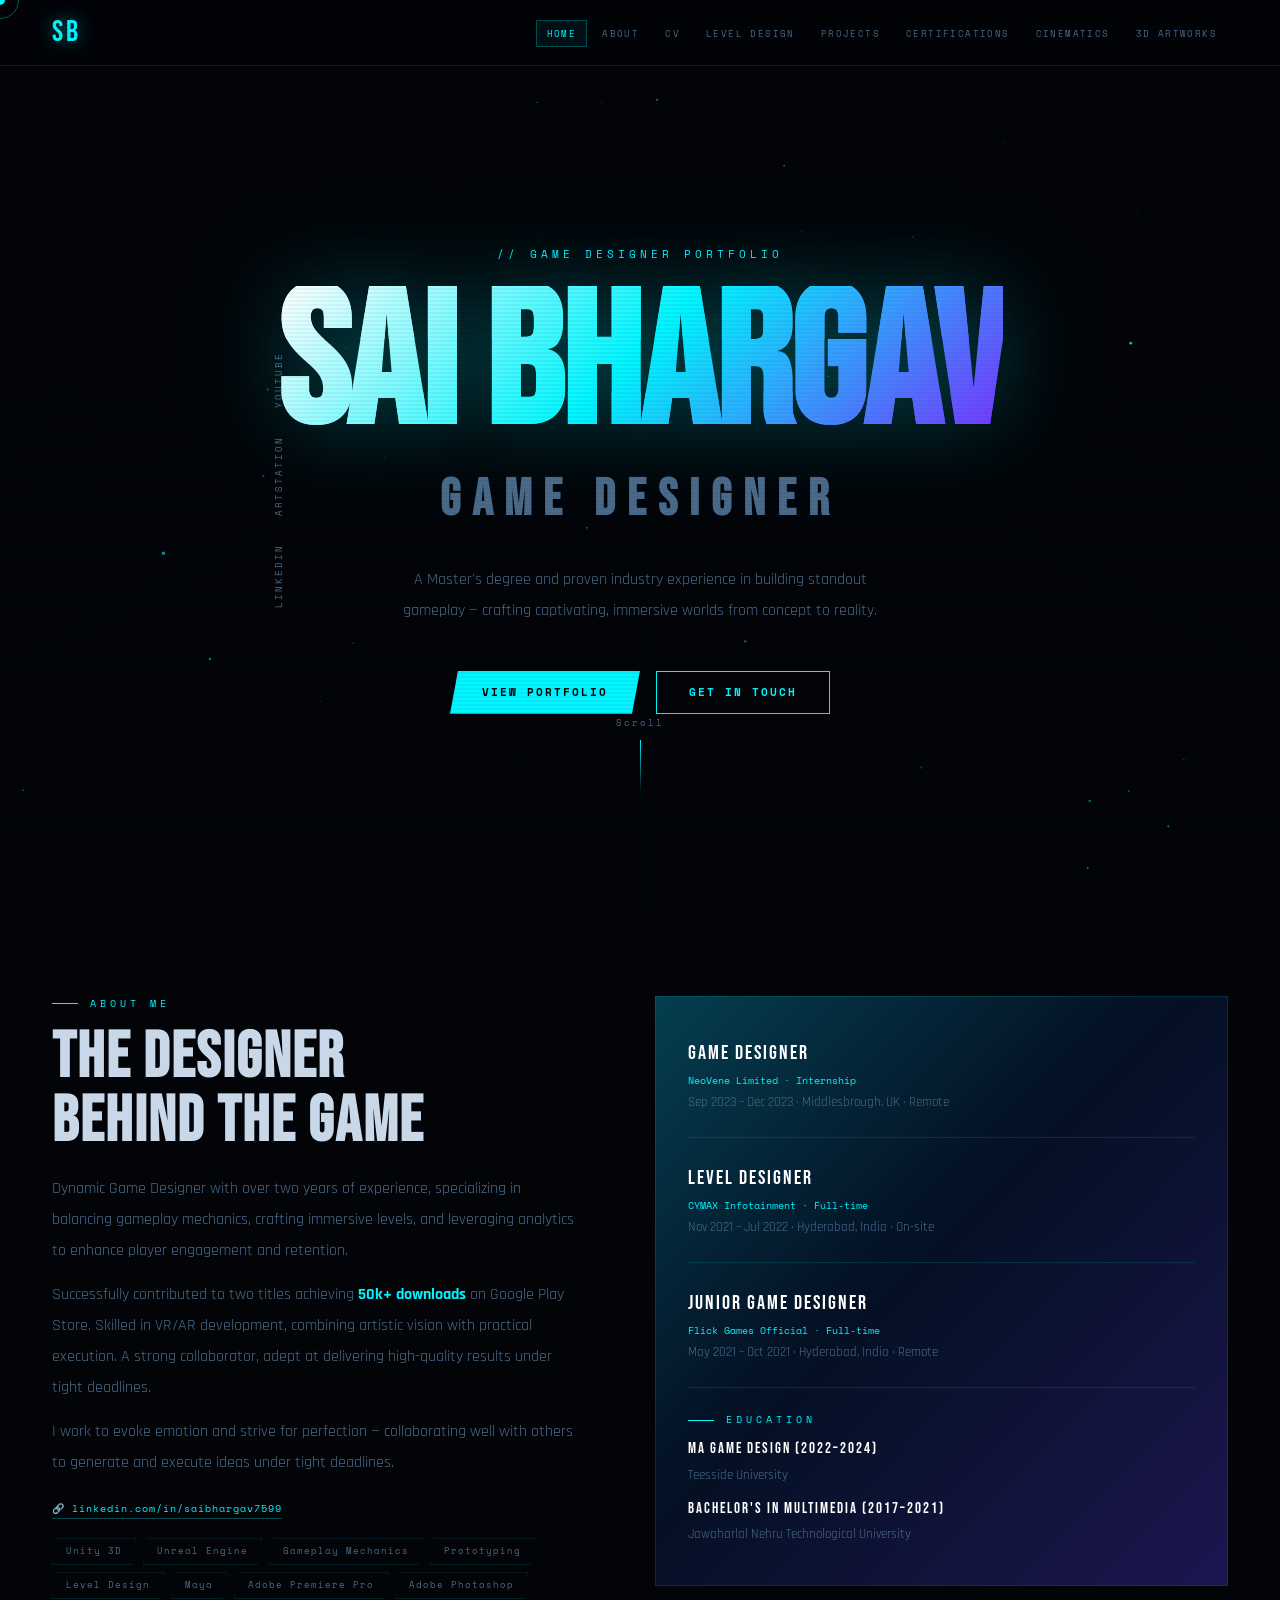
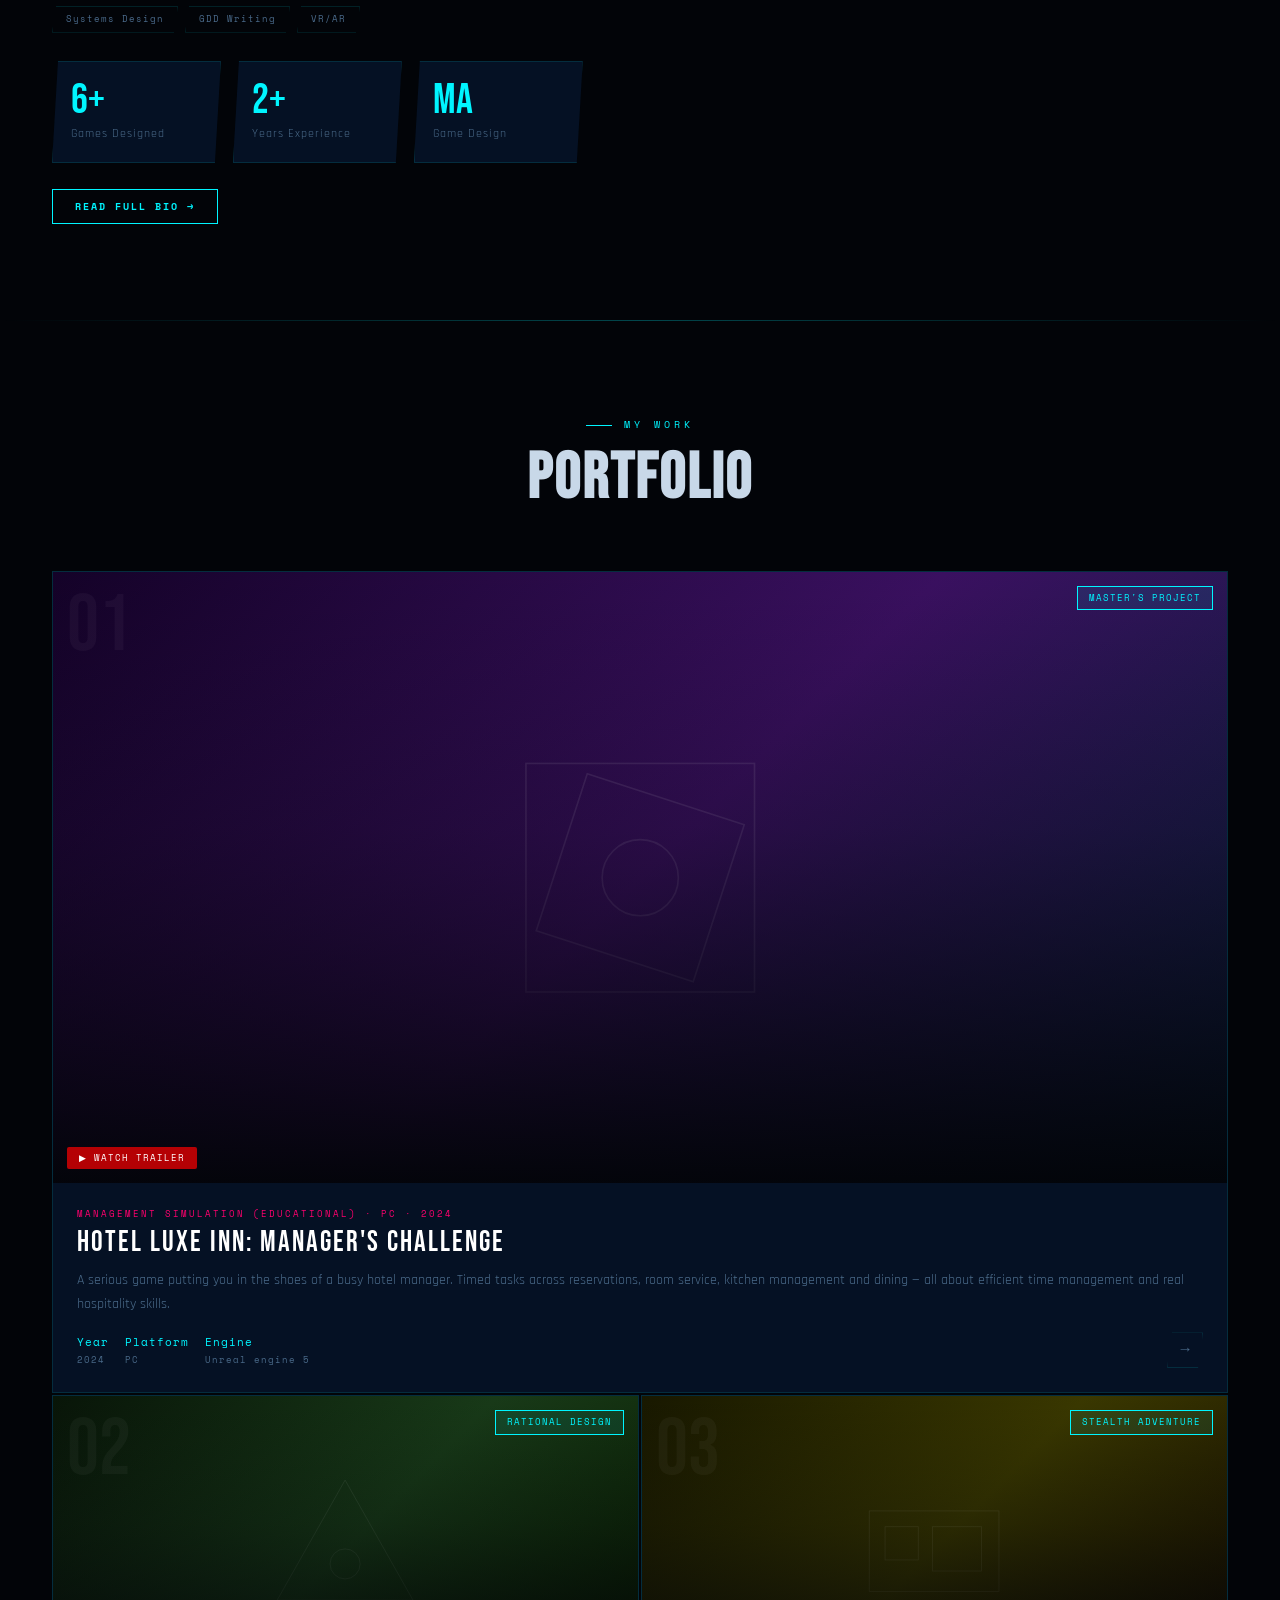
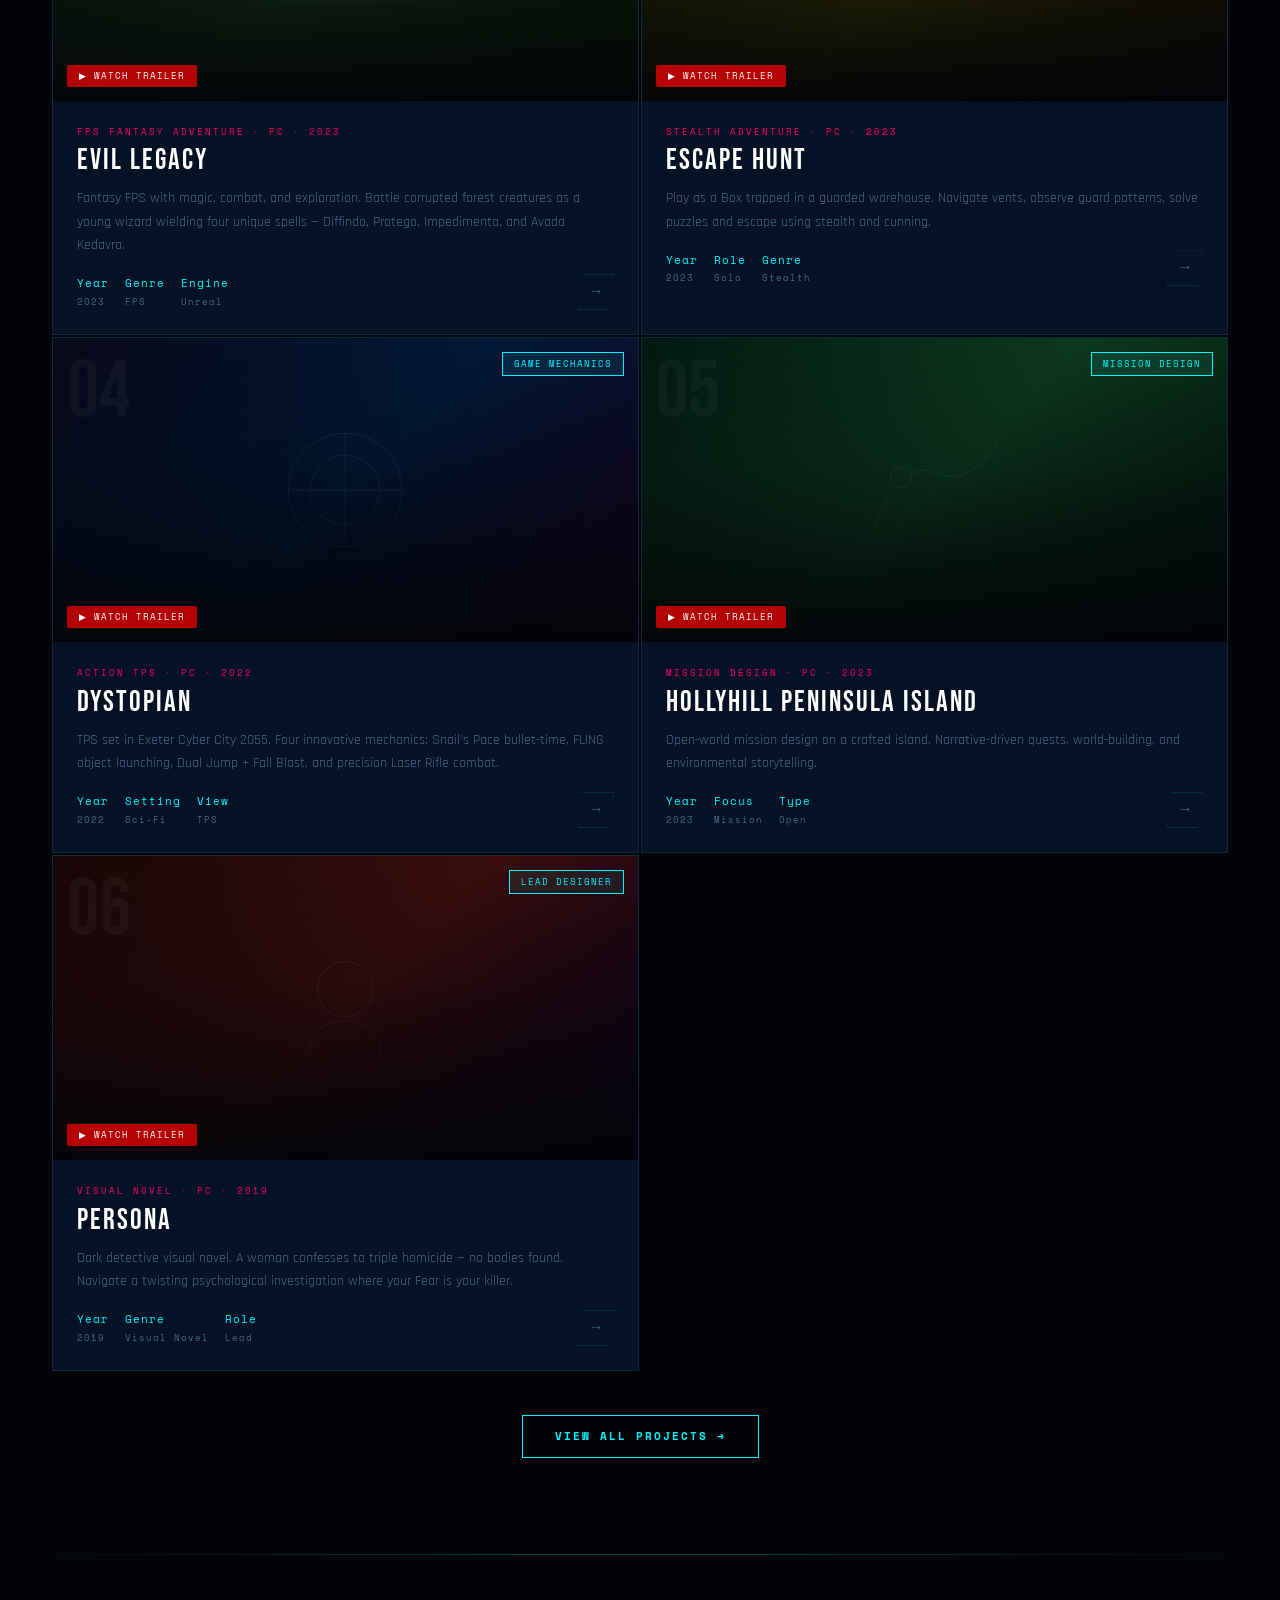
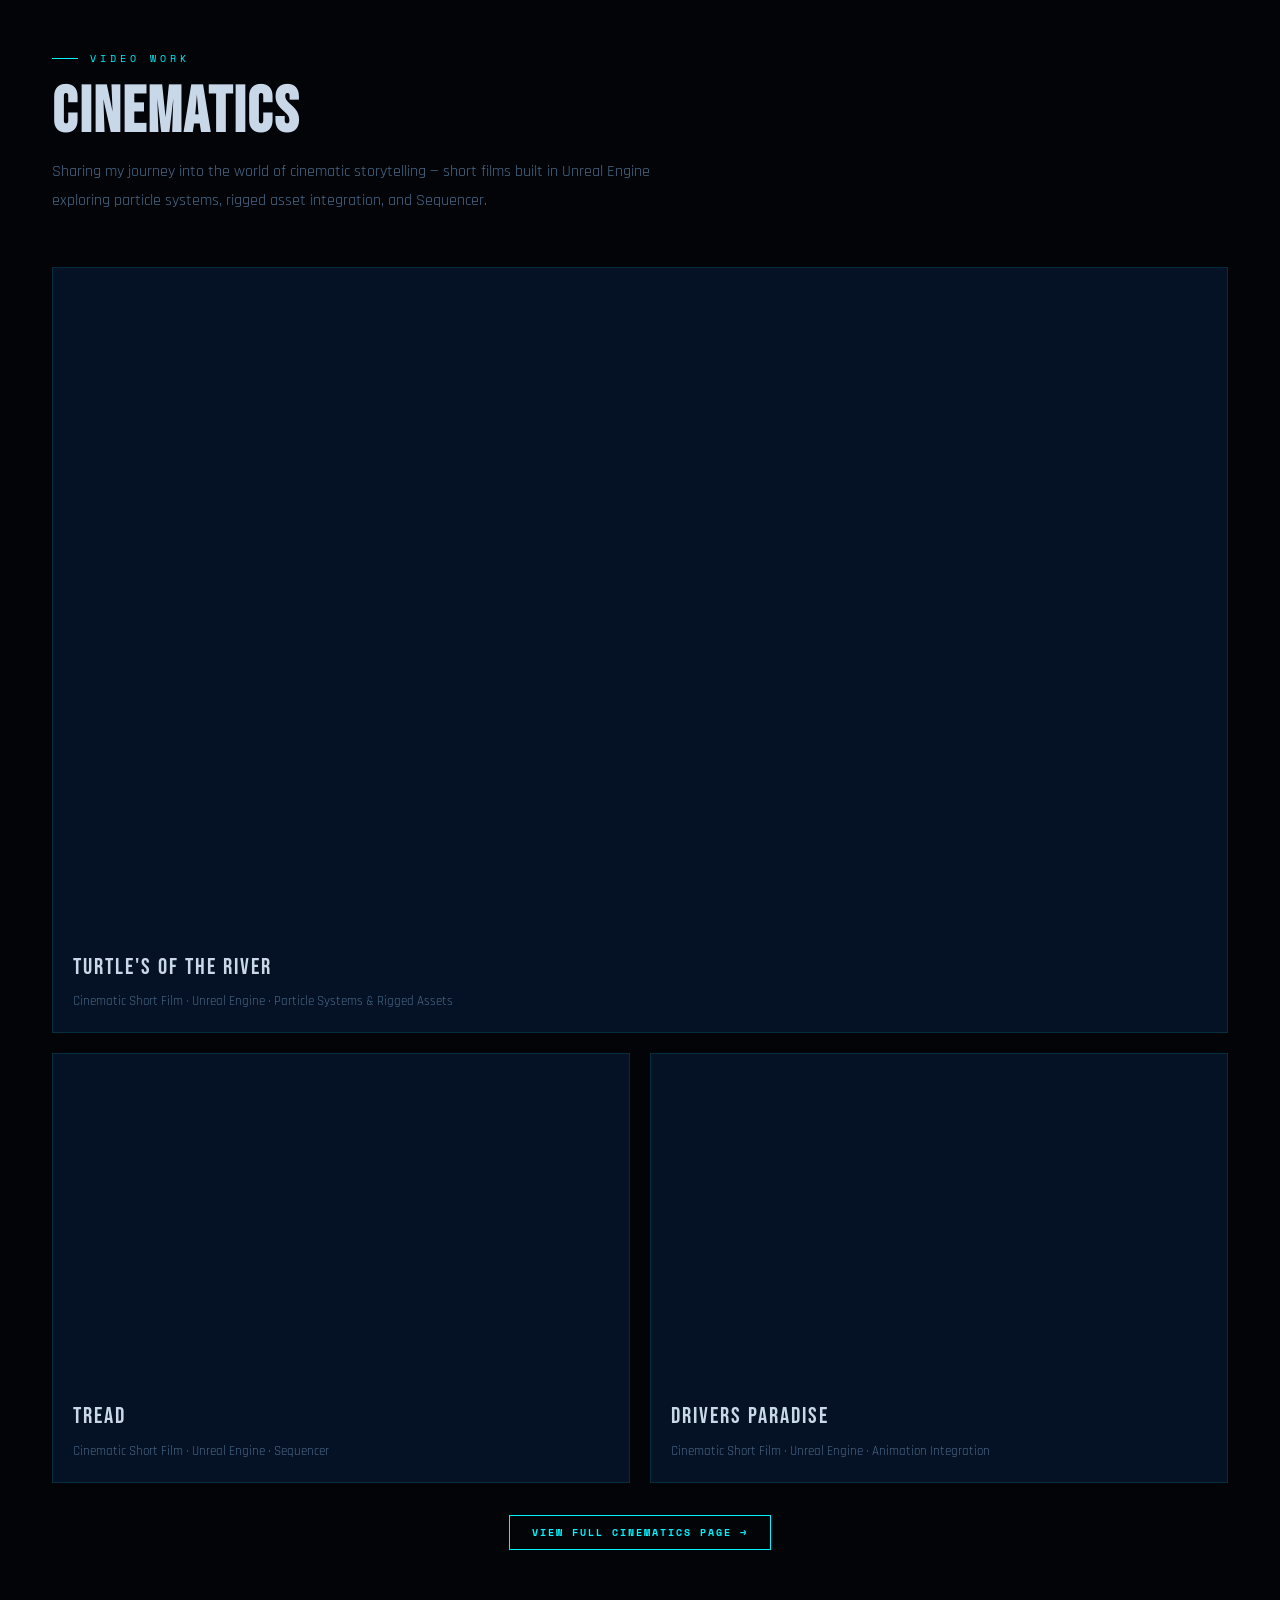
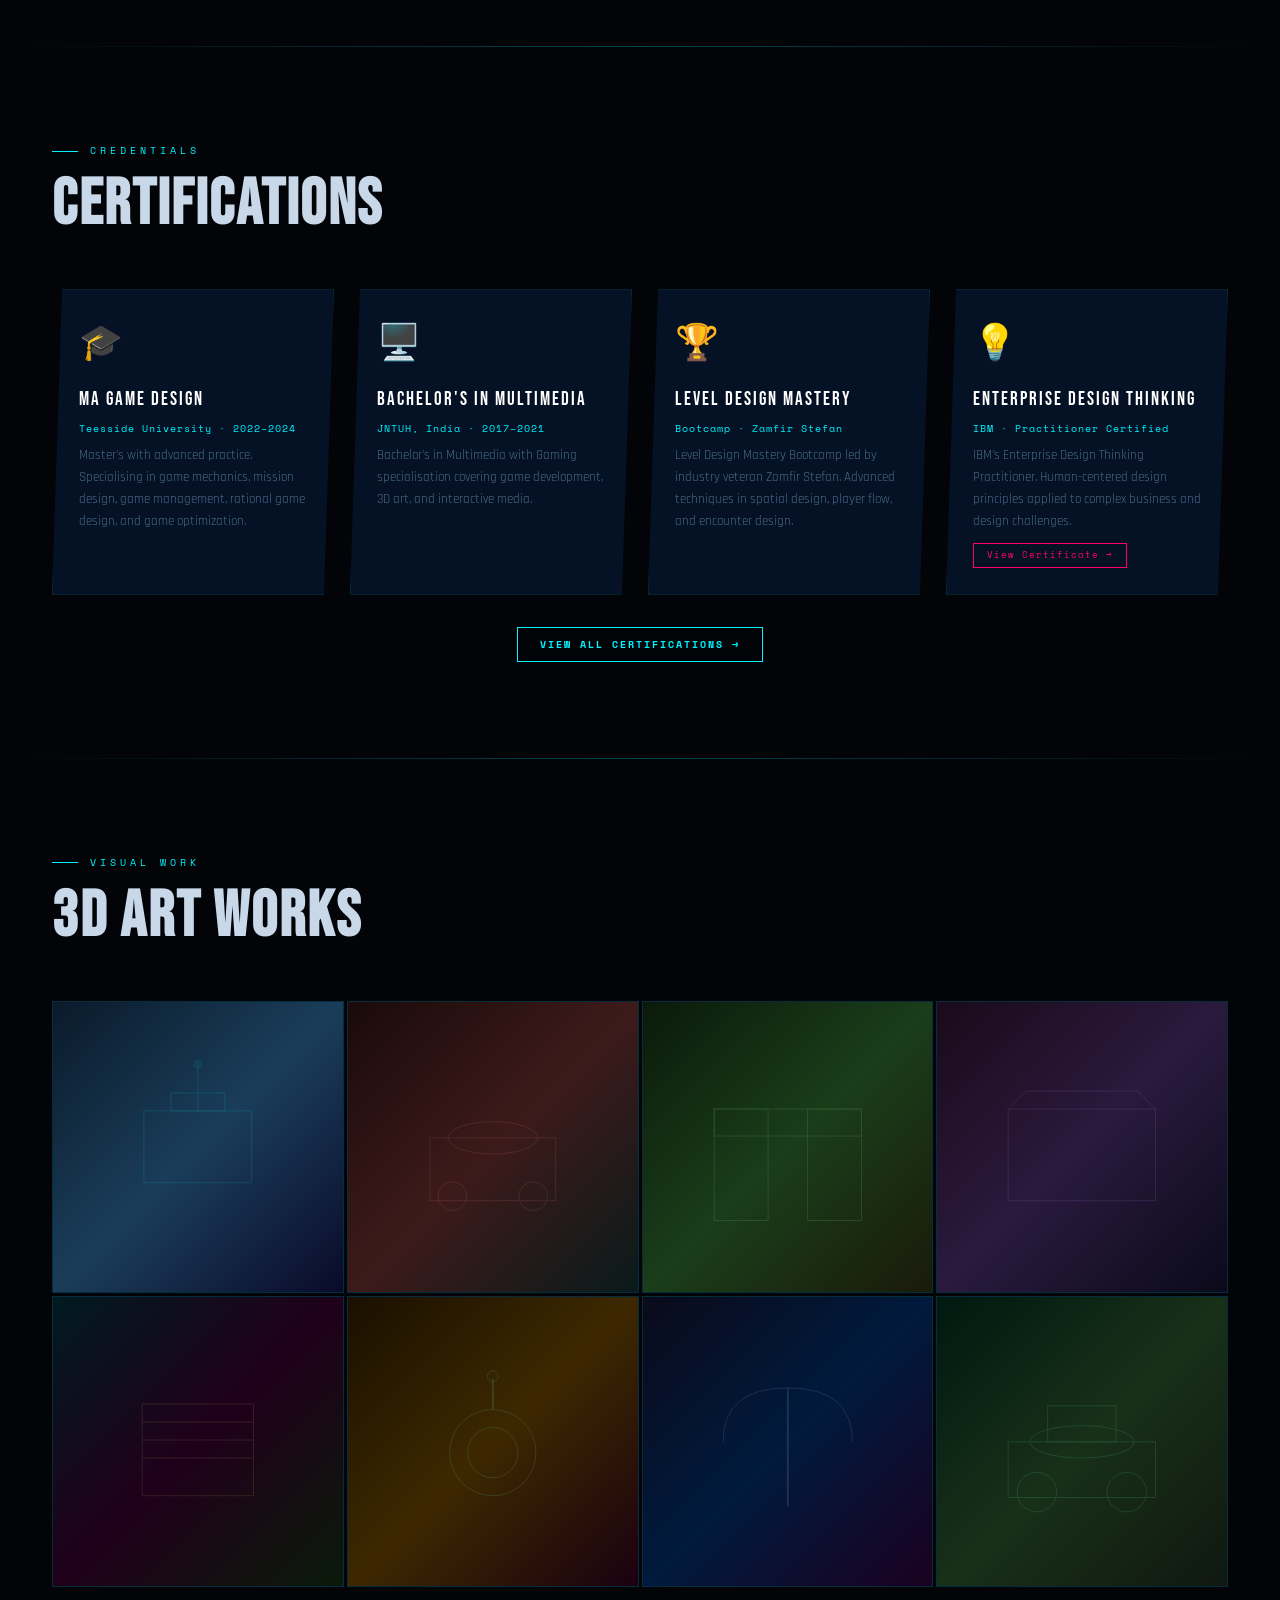
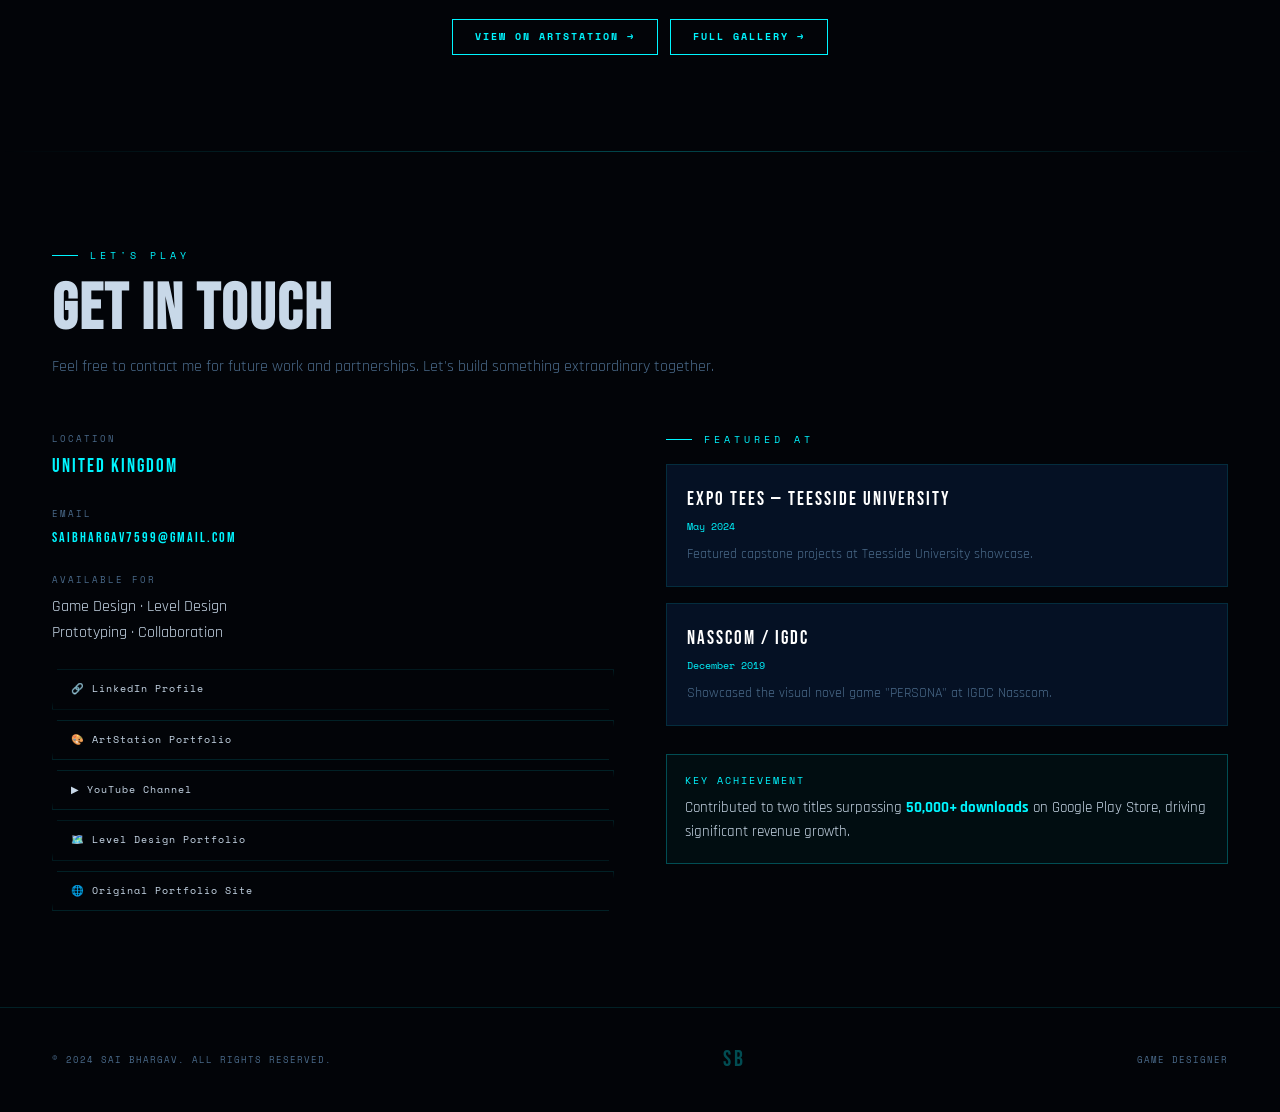
==== commit 38ae3072: "updated changes in index file" ====
--- a/index.html
+++ b/index.html
@@ -279,7 +279,7 @@
             <div style="margin-top:20px">
               <div class="sec-label" style="margin-bottom:9px">Education</div>
               <div class="exp-role" style="font-size:.96rem;margin-bottom:3px">MA Game Design (2022–2024)</div>
-              <div class="exp-per" style="margin-bottom:11px">Teesside University · Credits: 120/120</div>
+              <div class="exp-per" style="margin-bottom:11px">Teesside University </div>
               <div class="exp-role" style="font-size:.96rem;margin-bottom:3px">Bachelor's in Multimedia (2017–2021)</div>
               <div class="exp-per">Jawaharlal Nehru Technological University</div>
             </div>
@@ -309,11 +309,11 @@
           <div class="gt-yt"><a href="https://youtu.be/xCHTsjbmJTY" target="_blank" onclick="event.stopPropagation()" class="yt-pill">▶ WATCH TRAILER</a></div>
         </div>
         <div class="gi">
-          <div class="gi-genre">Management Simulation · PC · 2024</div>
+          <div class="gi-genre">Management Simulation (Educational) · PC · 2024</div>
           <div class="gi-name">HOTEL LUXE INN: MANAGER'S CHALLENGE</div>
           <div class="gi-desc">A serious game putting you in the shoes of a busy hotel manager. Timed tasks across reservations, room service, kitchen management and dining — all about efficient time management and real hospitality skills.</div>
           <div class="gi-meta">
-            <div class="gmi"><span>Year</span>2024</div><div class="gmi"><span>Platform</span>PC</div><div class="gmi"><span>Engine</span>Unity 3D</div>
+            <div class="gmi"><span>Year</span>2024</div><div class="gmi"><span>Platform</span>PC</div><div class="gmi"><span>Engine</span>Unreal engine 5</div>
             <div class="garr">→</div>
           </div>
         </div>
@@ -451,7 +451,7 @@
   <div class="wrap">
     <div class="rev"><div class="sec-label">Credentials</div><h2 class="sec-title">CERTIFICATIONS</h2></div>
     <div class="cert-grid">
-      <div class="cert-card rev"><div class="cert-icon">🎓</div><div class="cert-name">MA GAME DESIGN</div><div class="cert-iss">Teesside University · 2022–2024</div><div class="cert-desc">Master's with advanced practice. Credits: 120/120. Specialising in game mechanics, level design, and serious games.</div></div>
+      <div class="cert-card rev"><div class="cert-icon">🎓</div><div class="cert-name">MA GAME DESIGN</div><div class="cert-iss">Teesside University · 2022–2024</div><div class="cert-desc">Master's with advanced practice. Specialising in game mechanics, mission design, game management, rational game design, and game optimization.</div></div>
       <div class="cert-card rev d1"><div class="cert-icon">🖥️</div><div class="cert-name">BACHELOR'S IN MULTIMEDIA</div><div class="cert-iss">JNTUH, India · 2017–2021</div><div class="cert-desc">Bachelor's in Multimedia with Gaming specialisation covering game development, 3D art, and interactive media.</div></div>
       <div class="cert-card rev d2"><div class="cert-icon">🏆</div><div class="cert-name">LEVEL DESIGN MASTERY</div><div class="cert-iss">Bootcamp · Zamfir Stefan</div><div class="cert-desc">Level Design Mastery Bootcamp led by industry veteran Zamfir Stefan. Advanced techniques in spatial design, player flow, and encounter design.</div></div>
       <div class="cert-card rev d3"><div class="cert-icon">💡</div><div class="cert-name">ENTERPRISE DESIGN THINKING</div><div class="cert-iss">IBM · Practitioner Certified</div><div class="cert-desc">IBM's Enterprise Design Thinking Practitioner. Human-centered design principles applied to complex business and design challenges.</div><a href="https://www.credly.com/badges/22b0f77b-650d-498f-88ce-130d56663ffd/linked_in_profile" target="_blank" class="cert-link">View Certificate →</a></div>
--- a/assets/shared.css
+++ b/assets/shared.css
@@ -0,0 +1,98 @@
+/* ═══════════════════════════════════════════════════
+   SAI BHARGAV PORTFOLIO — shared.css
+   ═══════════════════════════════════════════════════ */
+@import url('https://fonts.googleapis.com/css2?family=Bebas+Neue&family=Space+Mono:wght@400;700&family=Rajdhani:wght@300;400;500;600;700&display=swap');
+
+:root{
+  --c:#00f5ff;--c2:#ff006e;--c3:#7b2fff;
+  --bg:#020408;--bg2:#060d14;--mid:#0a1628;
+  --txt:#c8d8e8;--dim:#4a6a8a;
+  --card:rgba(6,20,40,.88);
+  --bdr:rgba(0,245,255,.12);--bdr2:rgba(0,245,255,.28);
+  --glow:0 0 30px rgba(0,245,255,.22);
+}
+*,*::before,*::after{margin:0;padding:0;box-sizing:border-box}
+html{scroll-behavior:smooth}
+body{background:var(--bg);color:var(--txt);font-family:'Rajdhani',sans-serif;overflow-x:hidden;cursor:none;line-height:1.6}
+body.locked{overflow:hidden}
+a{text-decoration:none;color:inherit}
+::-webkit-scrollbar{width:3px}::-webkit-scrollbar-track{background:var(--bg)}::-webkit-scrollbar-thumb{background:var(--c);border-radius:2px}
+
+/* cursor */
+#cur,#crng{position:fixed;pointer-events:none;z-index:9999;transform:translate(-50%,-50%);border-radius:50%}
+#cur{width:10px;height:10px;background:var(--c);transition:width .2s,height .2s,background .2s;mix-blend-mode:screen}
+#crng{width:38px;height:38px;border:1px solid rgba(0,245,255,.35);transition:width .3s,height .3s}
+#cur.on{width:18px;height:18px;background:var(--c2)}
+#crng.on{width:56px;height:56px;border-color:rgba(255,0,110,.4)}
+
+/* canvas */
+#bgc{position:fixed;inset:0;z-index:0;pointer-events:none}
+
+/* scanlines */
+body::after{content:'';position:fixed;inset:0;z-index:800;pointer-events:none;
+  background:repeating-linear-gradient(0deg,transparent,transparent 2px,rgba(0,0,0,.04) 2px,rgba(0,0,0,.04) 4px)}
+
+/* page transition */
+#pt{position:fixed;inset:0;z-index:8000;background:var(--bg);transform:scaleY(1);transform-origin:top;pointer-events:none;transition:transform .55s cubic-bezier(.76,0,.24,1)}
+#pt.gone{transform:scaleY(0)}
+
+/* NAV */
+nav{position:fixed;top:0;left:0;right:0;z-index:500;height:66px;display:flex;align-items:center;justify-content:space-between;padding:0 52px;background:rgba(2,4,8,.94);backdrop-filter:blur(16px);border-bottom:1px solid var(--bdr)}
+.nav-logo{font-family:'Bebas Neue',sans-serif;font-size:1.9rem;letter-spacing:3px;color:var(--c);text-shadow:0 0 18px rgba(0,245,255,.5)}
+.nav-links{display:flex;gap:4px;list-style:none}
+.nav-links a{font-family:'Space Mono',monospace;font-size:.58rem;letter-spacing:1.4px;text-transform:uppercase;color:var(--dim);padding:6px 10px;border:1px solid transparent;transition:all .3s;white-space:nowrap}
+.nav-links a:hover,.nav-links a.act{color:var(--c);border-color:var(--bdr2);background:rgba(0,245,255,.05)}
+.ham{display:none;flex-direction:column;gap:5px;cursor:pointer;padding:8px;background:none;border:none}
+.ham span{display:block;width:22px;height:1.5px;background:var(--c);transition:all .3s}
+#mobnav{display:none;position:fixed;inset:0;z-index:600;background:rgba(2,4,8,.98);flex-direction:column;align-items:center;justify-content:center;gap:16px}
+#mobnav.open{display:flex}
+#mobnav a{font-family:'Bebas Neue',sans-serif;font-size:2rem;letter-spacing:4px;color:var(--txt);transition:color .3s}
+#mobnav a:hover{color:var(--c)}
+
+/* helpers */
+.s{position:relative;z-index:1}
+.wrap{max-width:1360px;margin:0 auto;padding:96px 52px;position:relative;z-index:1}
+.divider{max-width:1360px;margin:0 auto;height:1px;background:linear-gradient(to right,transparent,var(--bdr2),transparent);position:relative;z-index:1}
+.sec-label{font-family:'Space Mono',monospace;font-size:.62rem;letter-spacing:4px;color:var(--c);text-transform:uppercase;display:flex;align-items:center;gap:12px;margin-bottom:14px}
+.sec-label::before{content:'';width:26px;height:1px;background:var(--c)}
+.sec-title{font-family:'Bebas Neue',sans-serif;font-size:clamp(2.4rem,5vw,4.8rem);line-height:1;letter-spacing:2px}
+
+/* buttons */
+.btn{display:inline-flex;align-items:center;gap:8px;padding:12px 32px;font-family:'Space Mono',monospace;font-size:.66rem;letter-spacing:2px;text-transform:uppercase;font-weight:700;cursor:pointer;border:none;clip-path:polygon(8px 0%,100% 0%,calc(100% - 8px) 100%,0% 100%);transition:all .3s}
+.btn-p{background:var(--c);color:var(--bg)}
+.btn-p:hover{background:var(--c2);transform:translateY(-2px);box-shadow:0 10px 28px rgba(255,0,110,.35)}
+.btn-g{background:transparent;color:var(--c);border:1px solid var(--c);clip-path:none}
+.btn-g:hover{background:rgba(0,245,255,.08);transform:translateY(-2px);box-shadow:var(--glow)}
+.btn-sm{padding:9px 22px;font-size:.6rem}
+
+/* reveal */
+.rev{opacity:0;transform:translateY(36px);transition:opacity .8s,transform .8s}
+.rev.vis{opacity:1;transform:translateY(0)}
+.rev-l{opacity:0;transform:translateX(-36px);transition:opacity .8s,transform .8s}
+.rev-l.vis{opacity:1;transform:translateX(0)}
+.rev-r{opacity:0;transform:translateX(36px);transition:opacity .8s,transform .8s}
+.rev-r.vis{opacity:1;transform:translateX(0)}
+.d1{transition-delay:.1s}.d2{transition-delay:.2s}.d3{transition-delay:.3s}.d4{transition-delay:.4s}.d5{transition-delay:.5s}
+
+/* page hero (inner pages) */
+.page-hero{padding:150px 52px 70px;position:relative;z-index:1;overflow:hidden;border-bottom:1px solid var(--bdr)}
+.page-hero-eye{font-family:'Space Mono',monospace;font-size:.62rem;letter-spacing:4px;color:var(--c);text-transform:uppercase;display:flex;align-items:center;gap:12px;margin-bottom:18px}
+.page-hero-eye::before{content:'';width:26px;height:1px;background:var(--c)}
+.page-hero-h1{font-family:'Bebas Neue',sans-serif;font-size:clamp(4rem,10vw,9rem);line-height:.88;letter-spacing:2px;background:linear-gradient(135deg,#fff 0%,var(--c) 48%,var(--c3) 100%);-webkit-background-clip:text;-webkit-text-fill-color:transparent;background-clip:text}
+.page-hero-sub{margin-top:18px;font-size:1.05rem;color:var(--dim);max-width:580px;line-height:1.8}
+
+/* footer */
+footer{padding:34px 52px;border-top:1px solid var(--bdr);display:flex;align-items:center;justify-content:space-between;position:relative;z-index:1;flex-wrap:wrap;gap:14px}
+.f-copy{font-family:'Space Mono',monospace;font-size:.58rem;color:var(--dim);letter-spacing:1px}
+.f-logo{font-family:'Bebas Neue',sans-serif;font-size:1.4rem;letter-spacing:3px;color:var(--c);opacity:.3}
+
+/* keyframes */
+@keyframes fu{from{opacity:0;transform:translateY(28px)}to{opacity:1;transform:translateY(0)}}
+@keyframes fi{from{opacity:0}to{opacity:1}}
+@keyframes sp{0%,100%{opacity:1}50%{opacity:.3}}
+@keyframes g1{0%,100%,94%{transform:none;opacity:0}93%{transform:translate(3px,-2px);opacity:.55}96%{transform:translate(-3px,2px);opacity:.35}}
+@keyframes g2{0%,100%,96%{transform:none;opacity:0}95%{transform:translate(-3px,2px);opacity:.45}98%{transform:translate(3px,-2px);opacity:.25}}
+
+/* responsive */
+@media(max-width:1100px){nav{padding:0 24px}.nav-links a{padding:5px 7px;font-size:.55rem}}
+@media(max-width:860px){.nav-links{display:none}.ham{display:flex}.wrap{padding:72px 22px}.page-hero{padding:130px 22px 56px}footer{padding:26px 22px}}
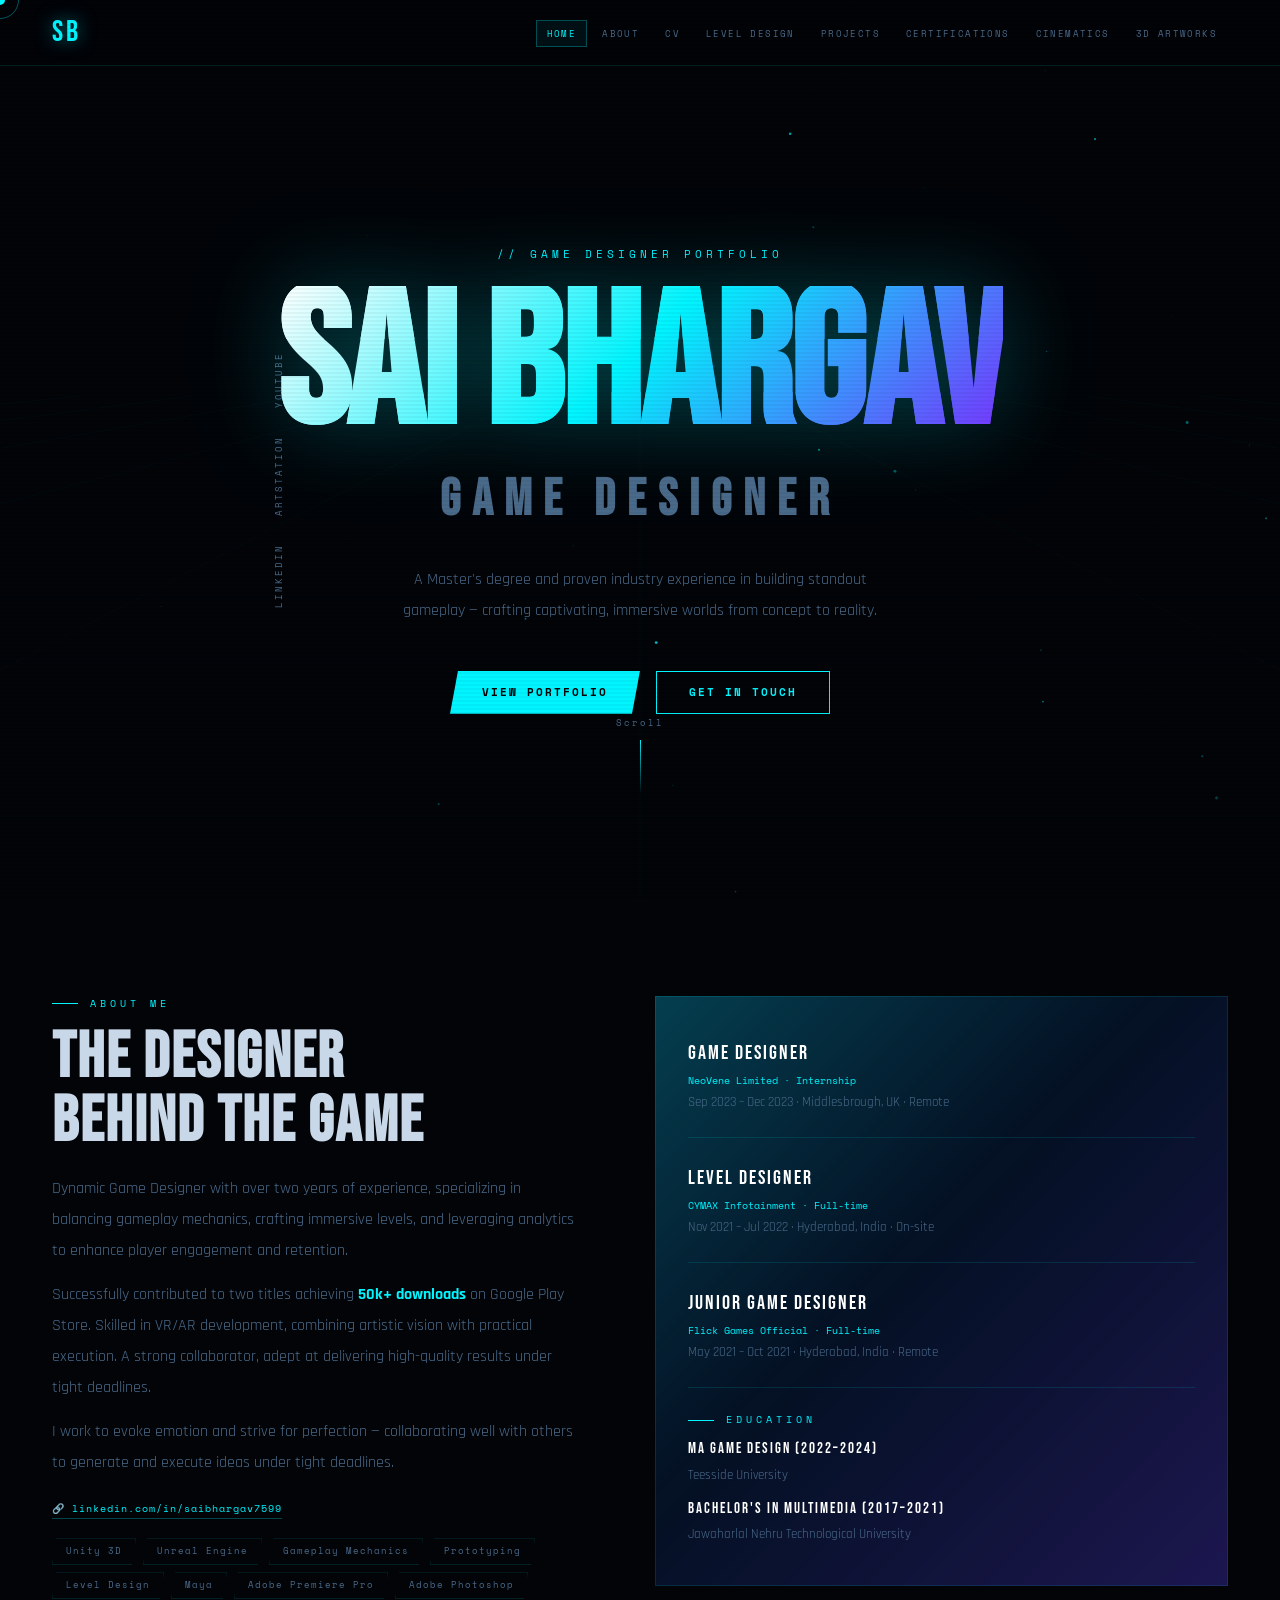
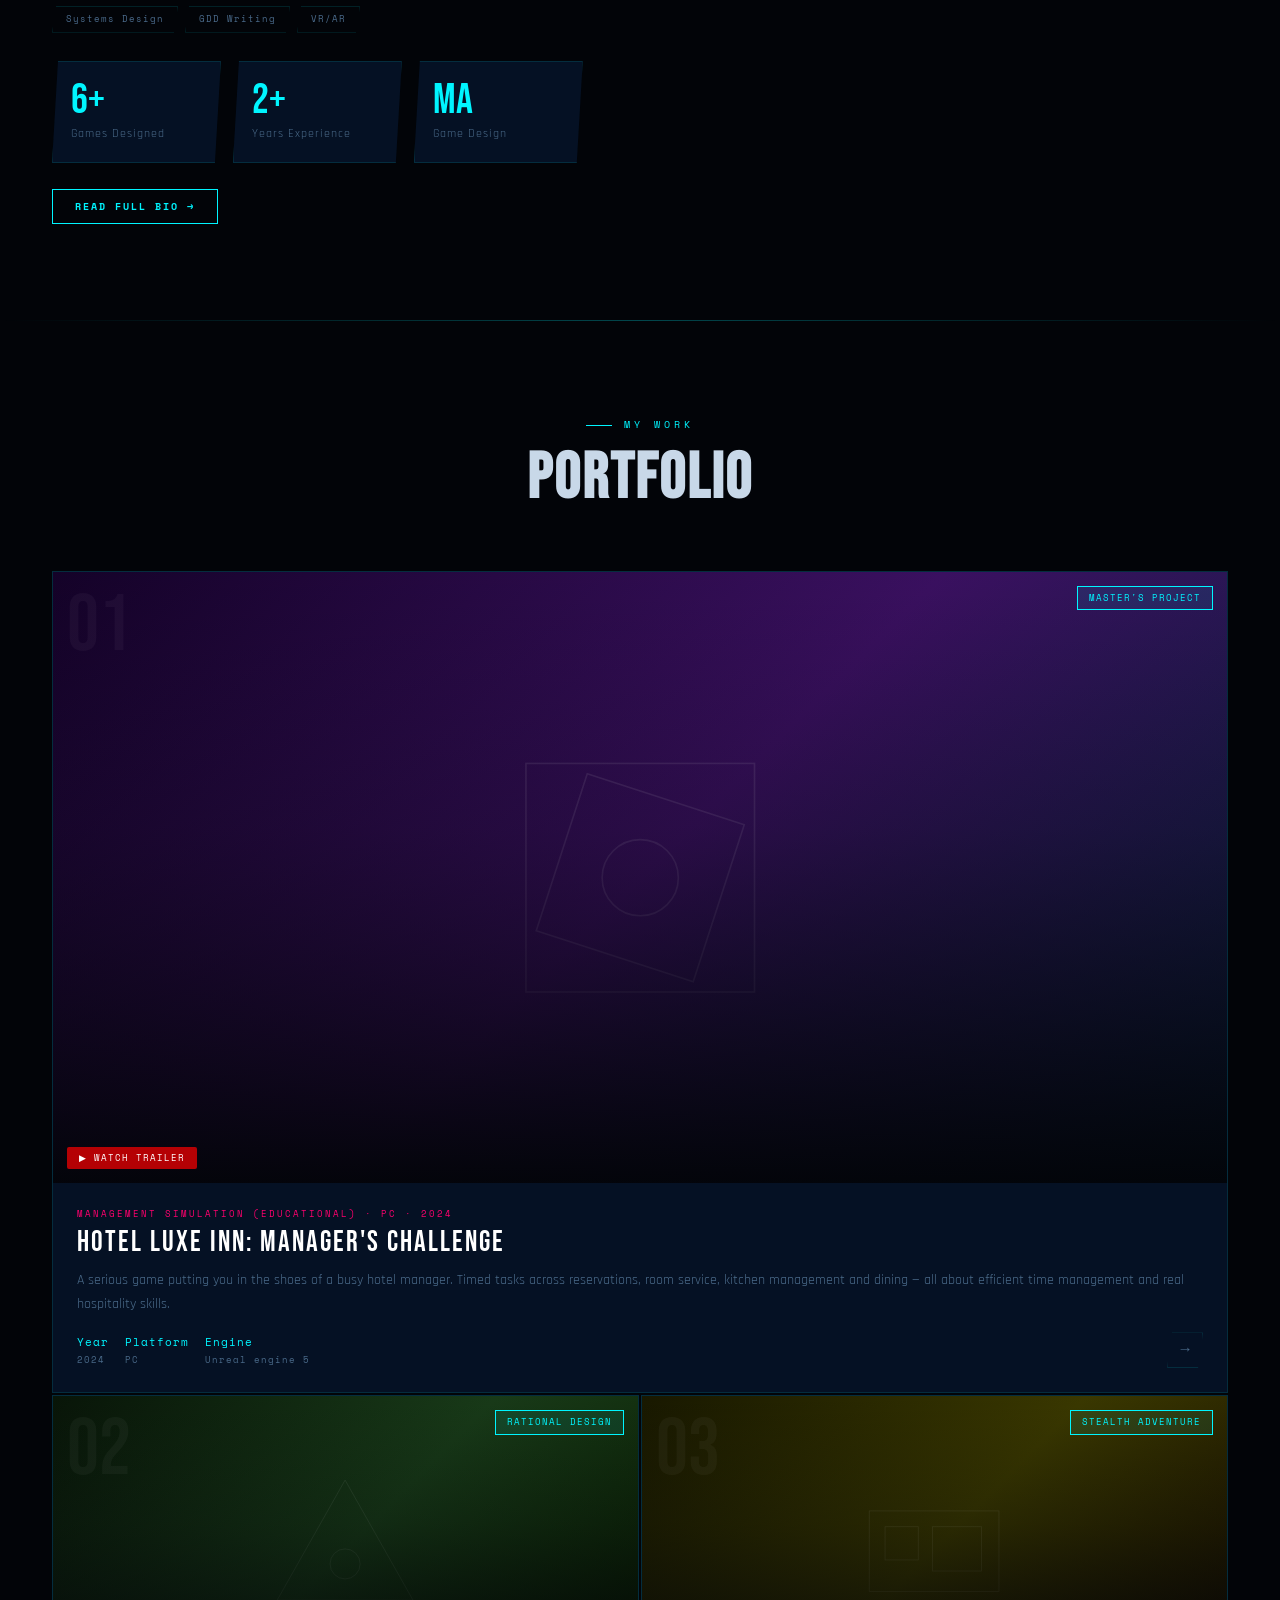
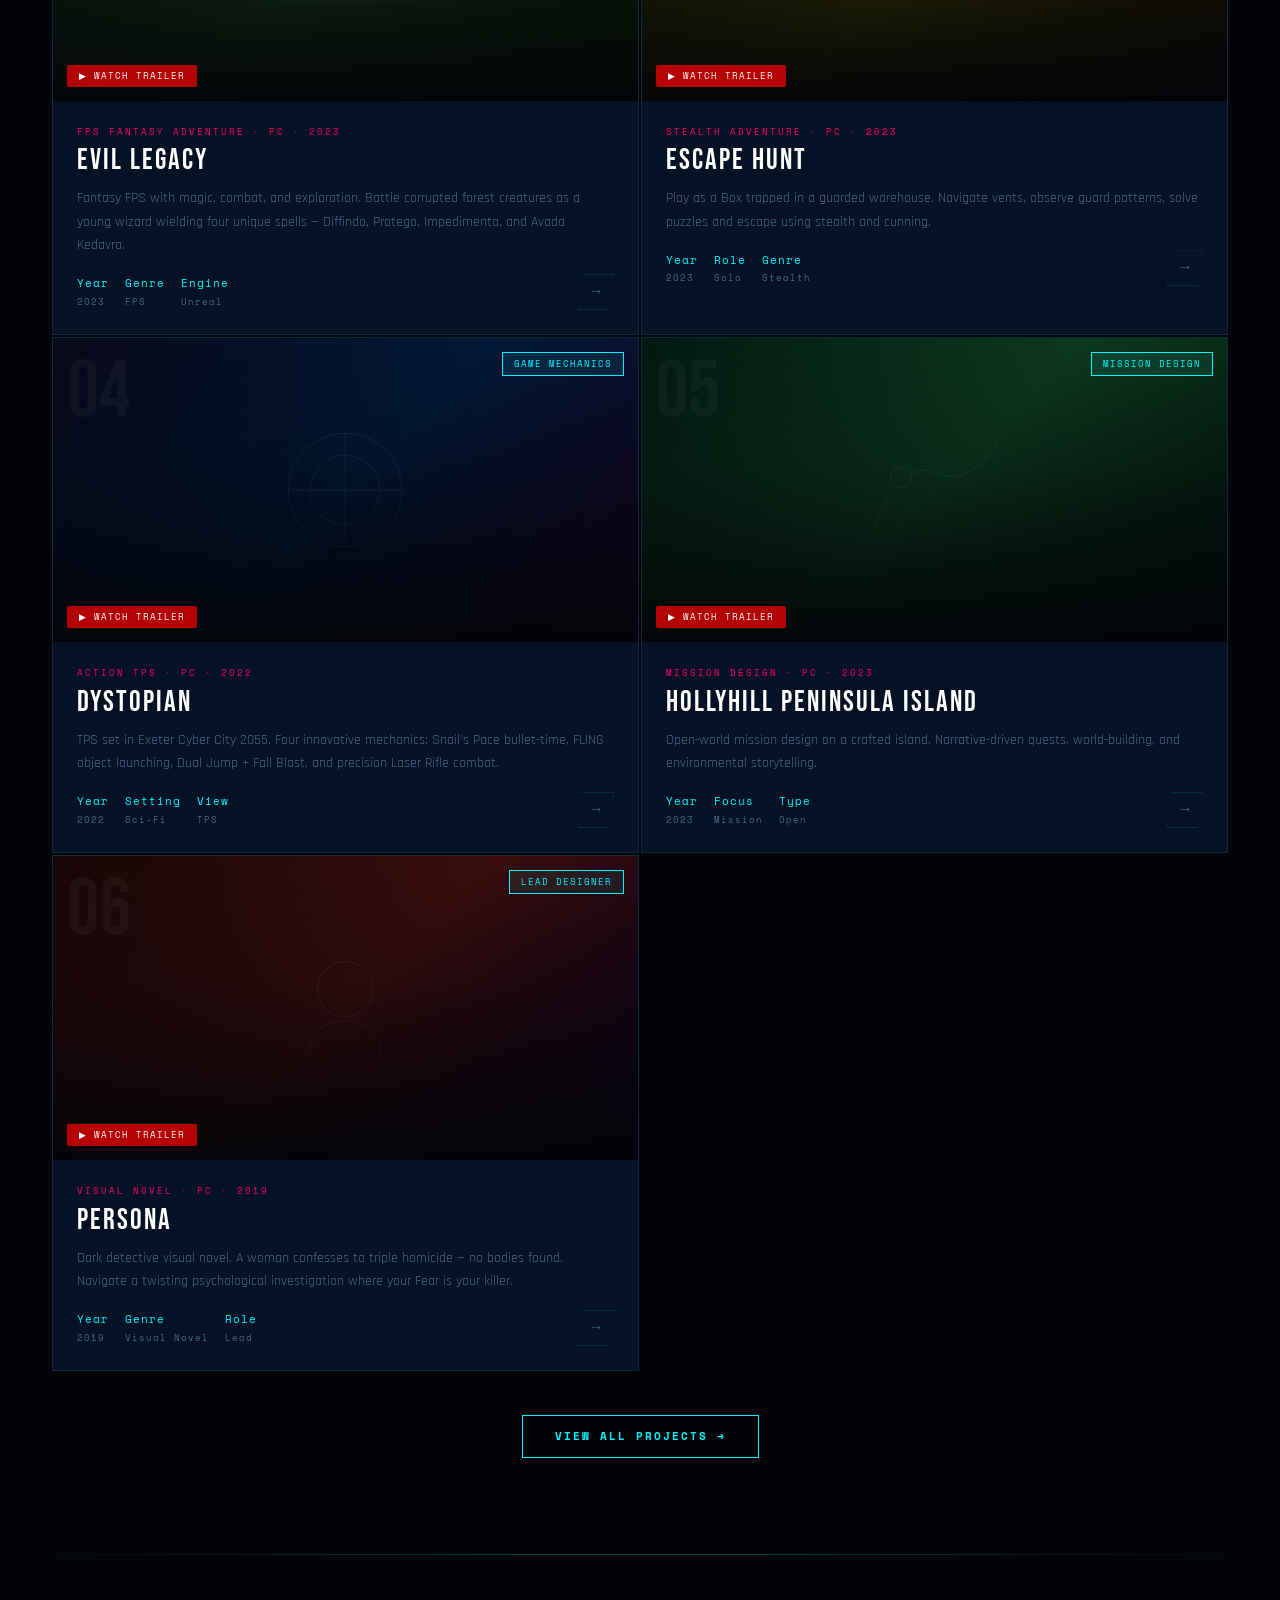
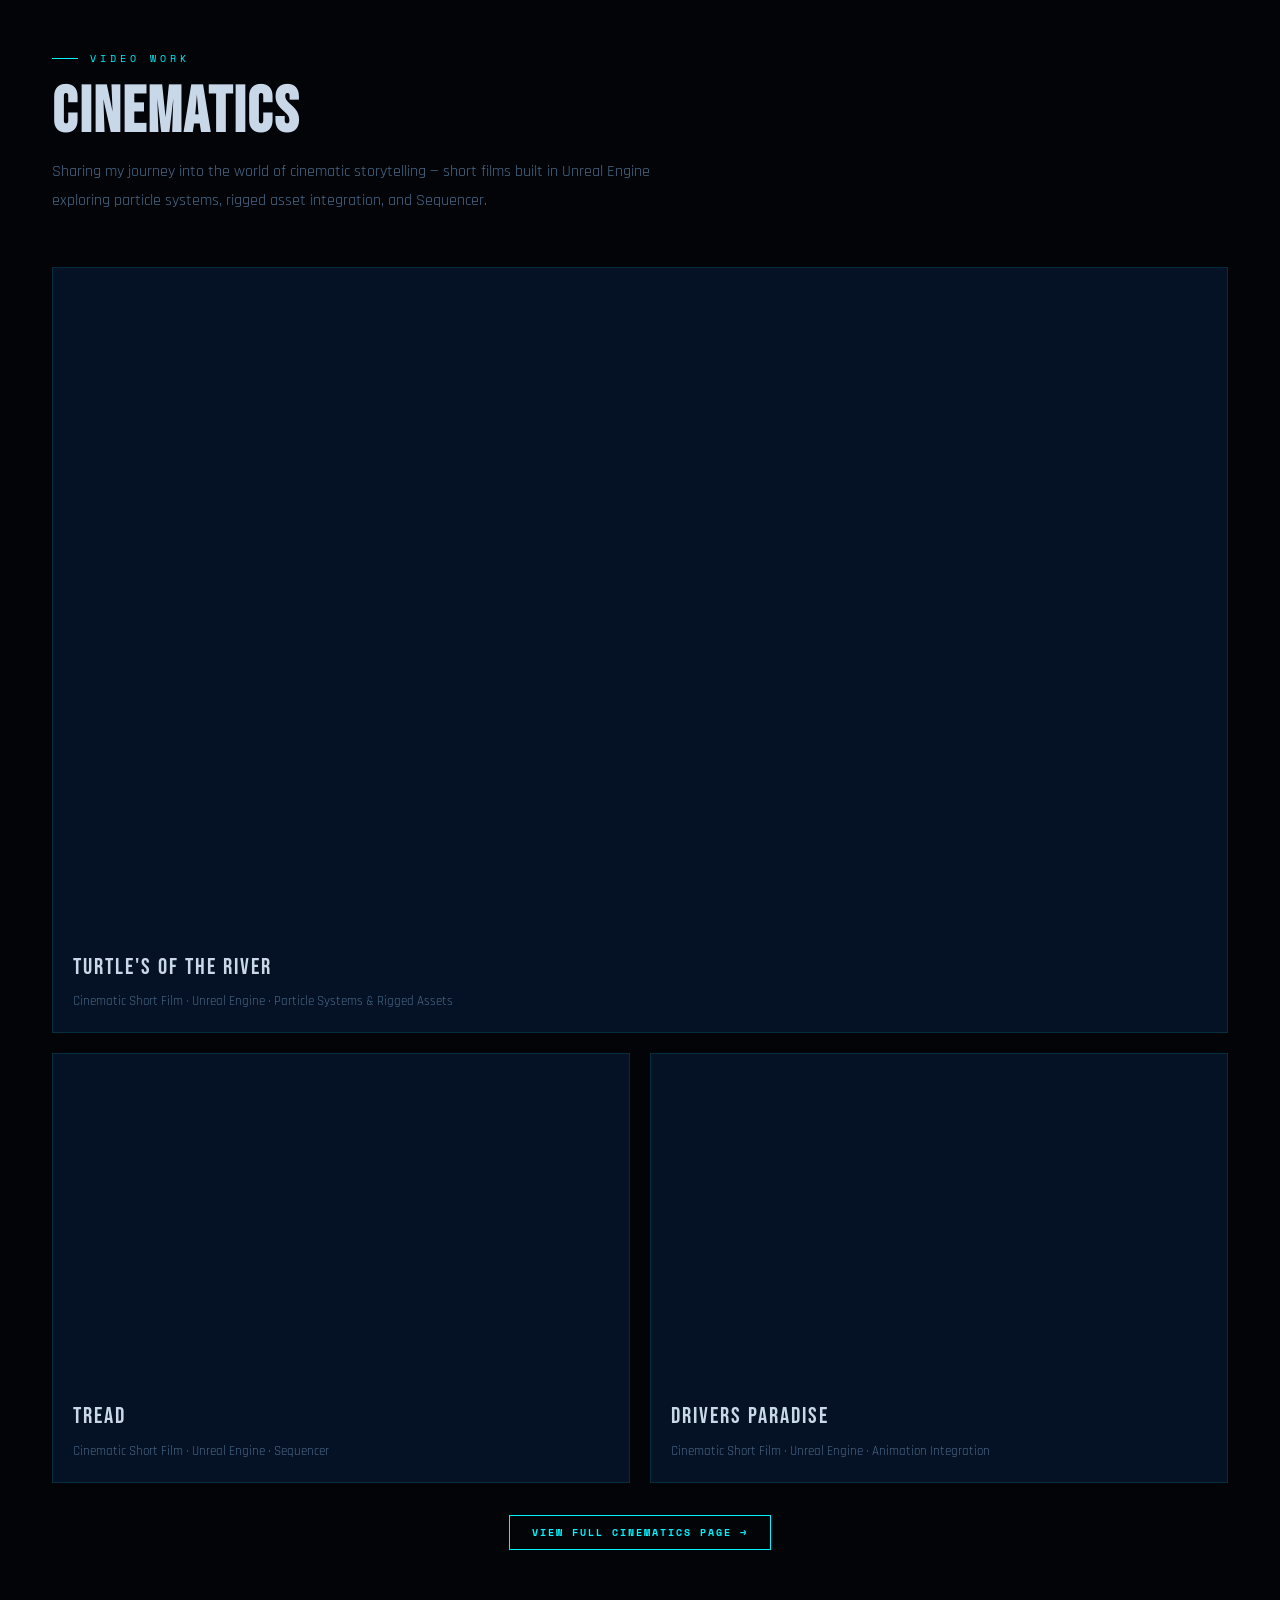
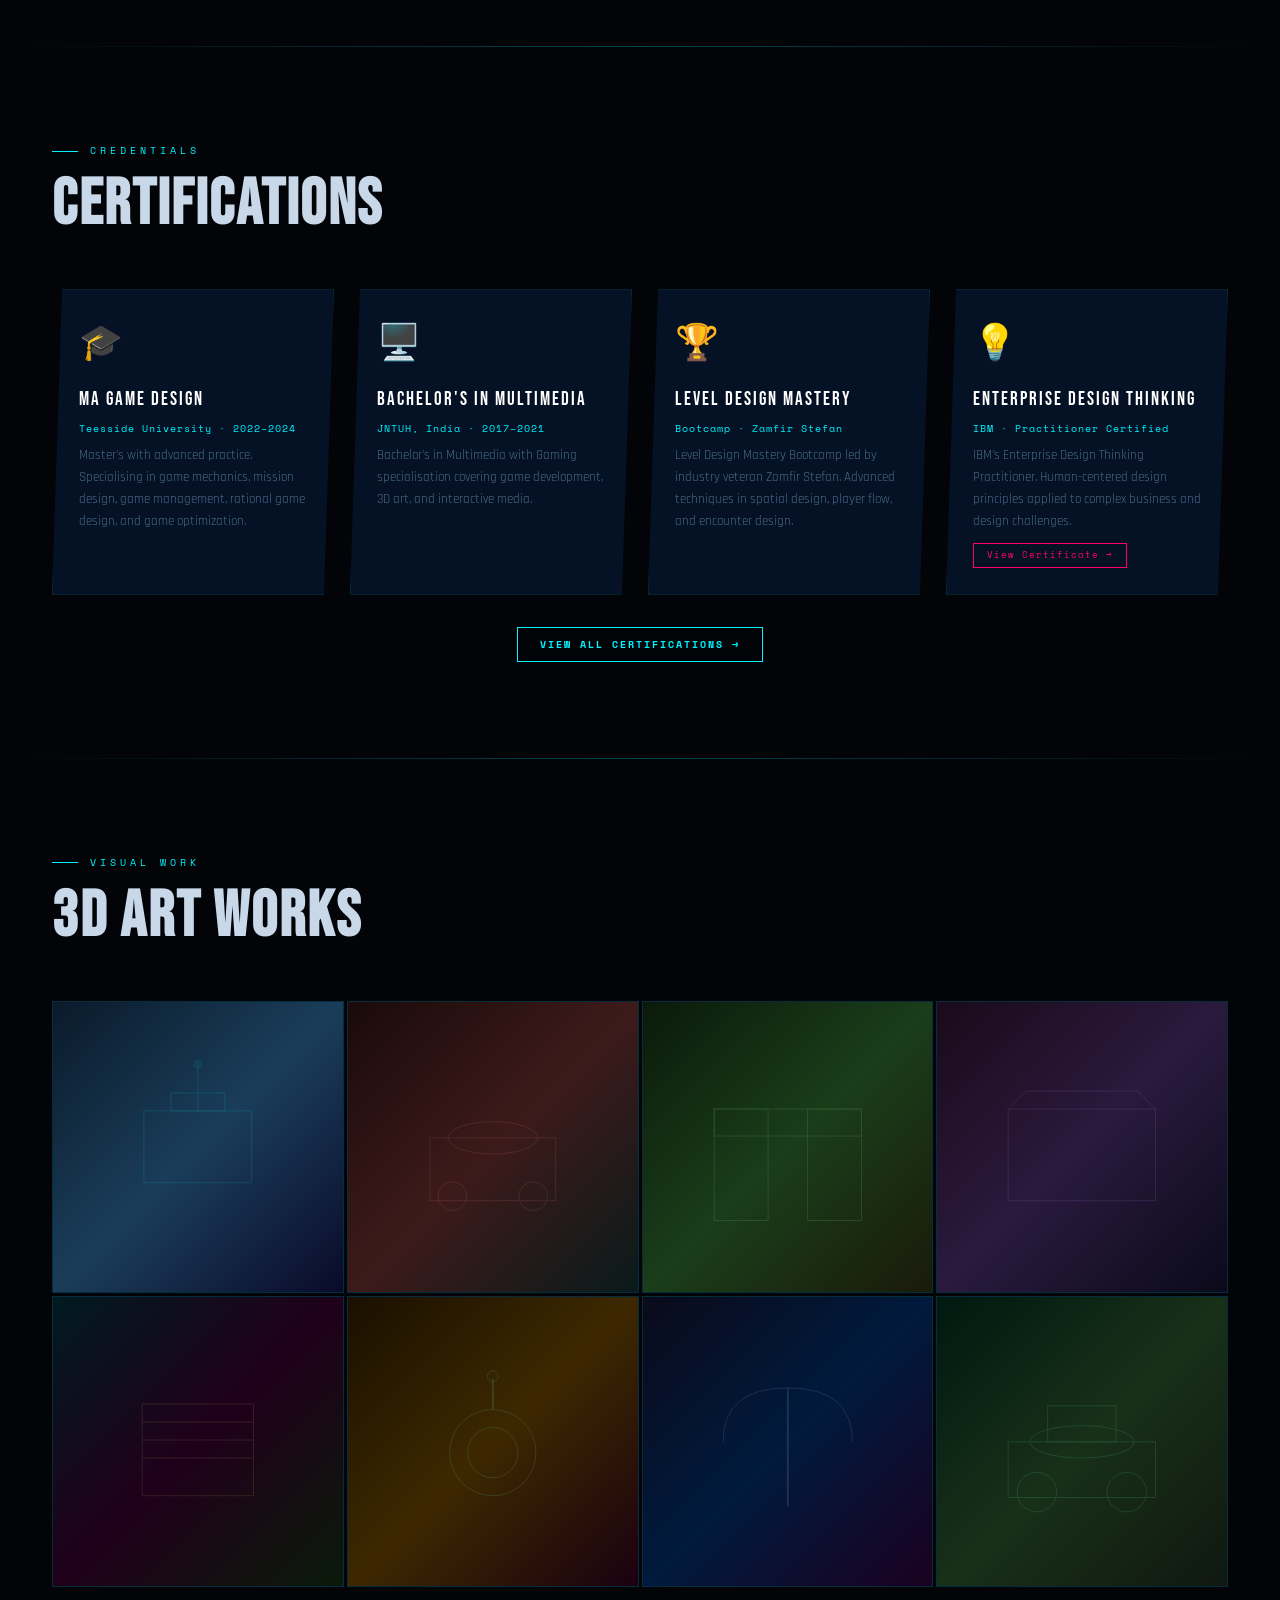
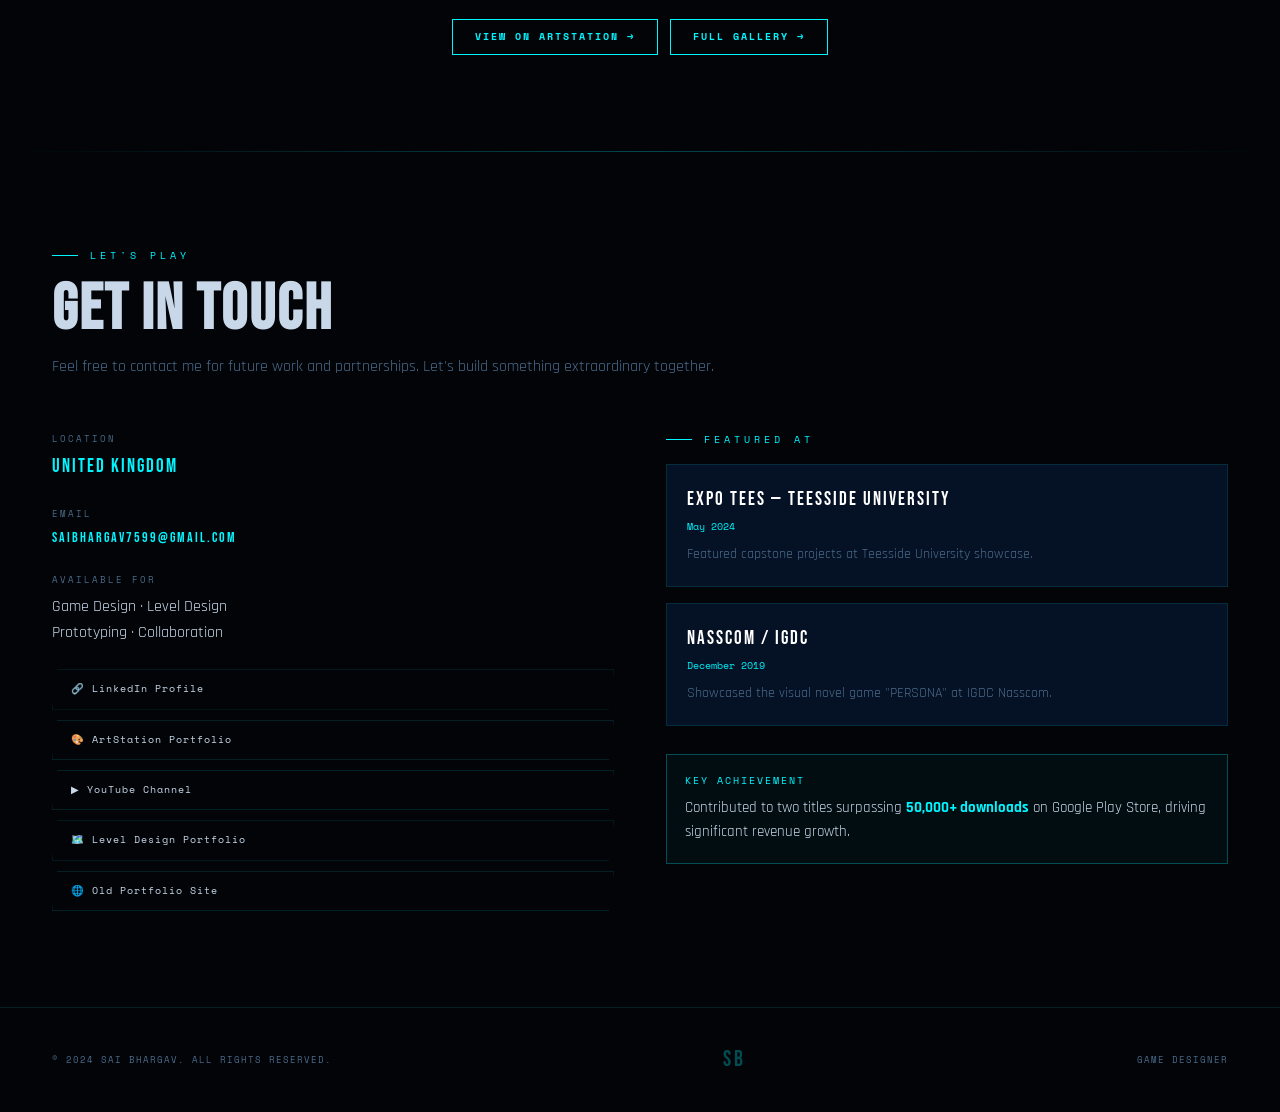
==== commit f6faf97b: "Update index.html" ====
--- a/index.html
+++ b/index.html
@@ -503,7 +503,7 @@
           <a href="http://sai_bhargav.artstation.com"                        target="_blank" class="clink">🎨 ArtStation Portfolio</a>
           <a href="https://youtu.be/WuV2wXUhXF0"                            target="_blank" class="clink">▶ YouTube Channel</a>
           <a href="https://saibhargav7599.github.io/operation-blackout/#goal" target="_blank" class="clink">🗺️ Level Design Portfolio</a>
-          <a href="https://saibhargav7599.wixsite.com/gamedesign"            target="_blank" class="clink">🌐 Original Portfolio Site</a>
+          <a href="https://saibhargav7599.wixsite.com/gamedesign"            target="_blank" class="clink">🌐 Old Portfolio Site</a>
         </div>
       </div>
       <!-- right side: featured at / achievements -->
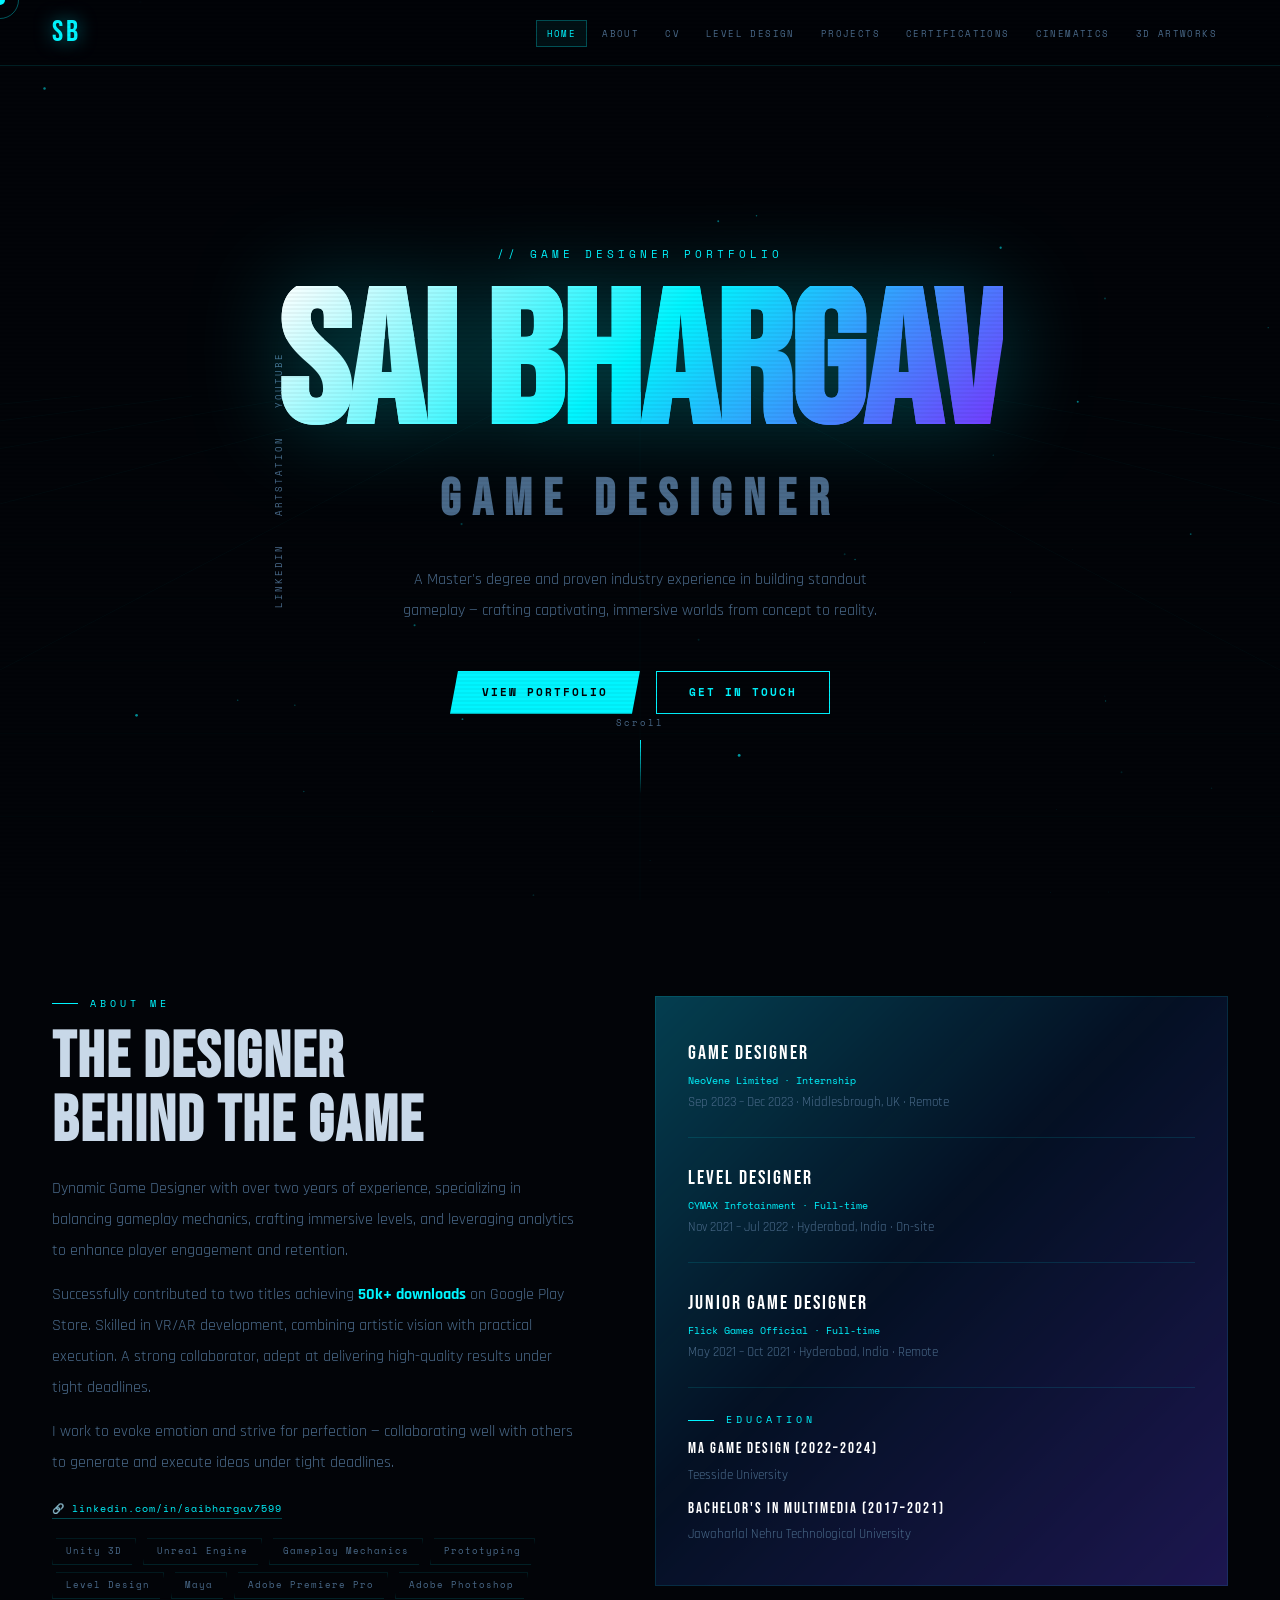
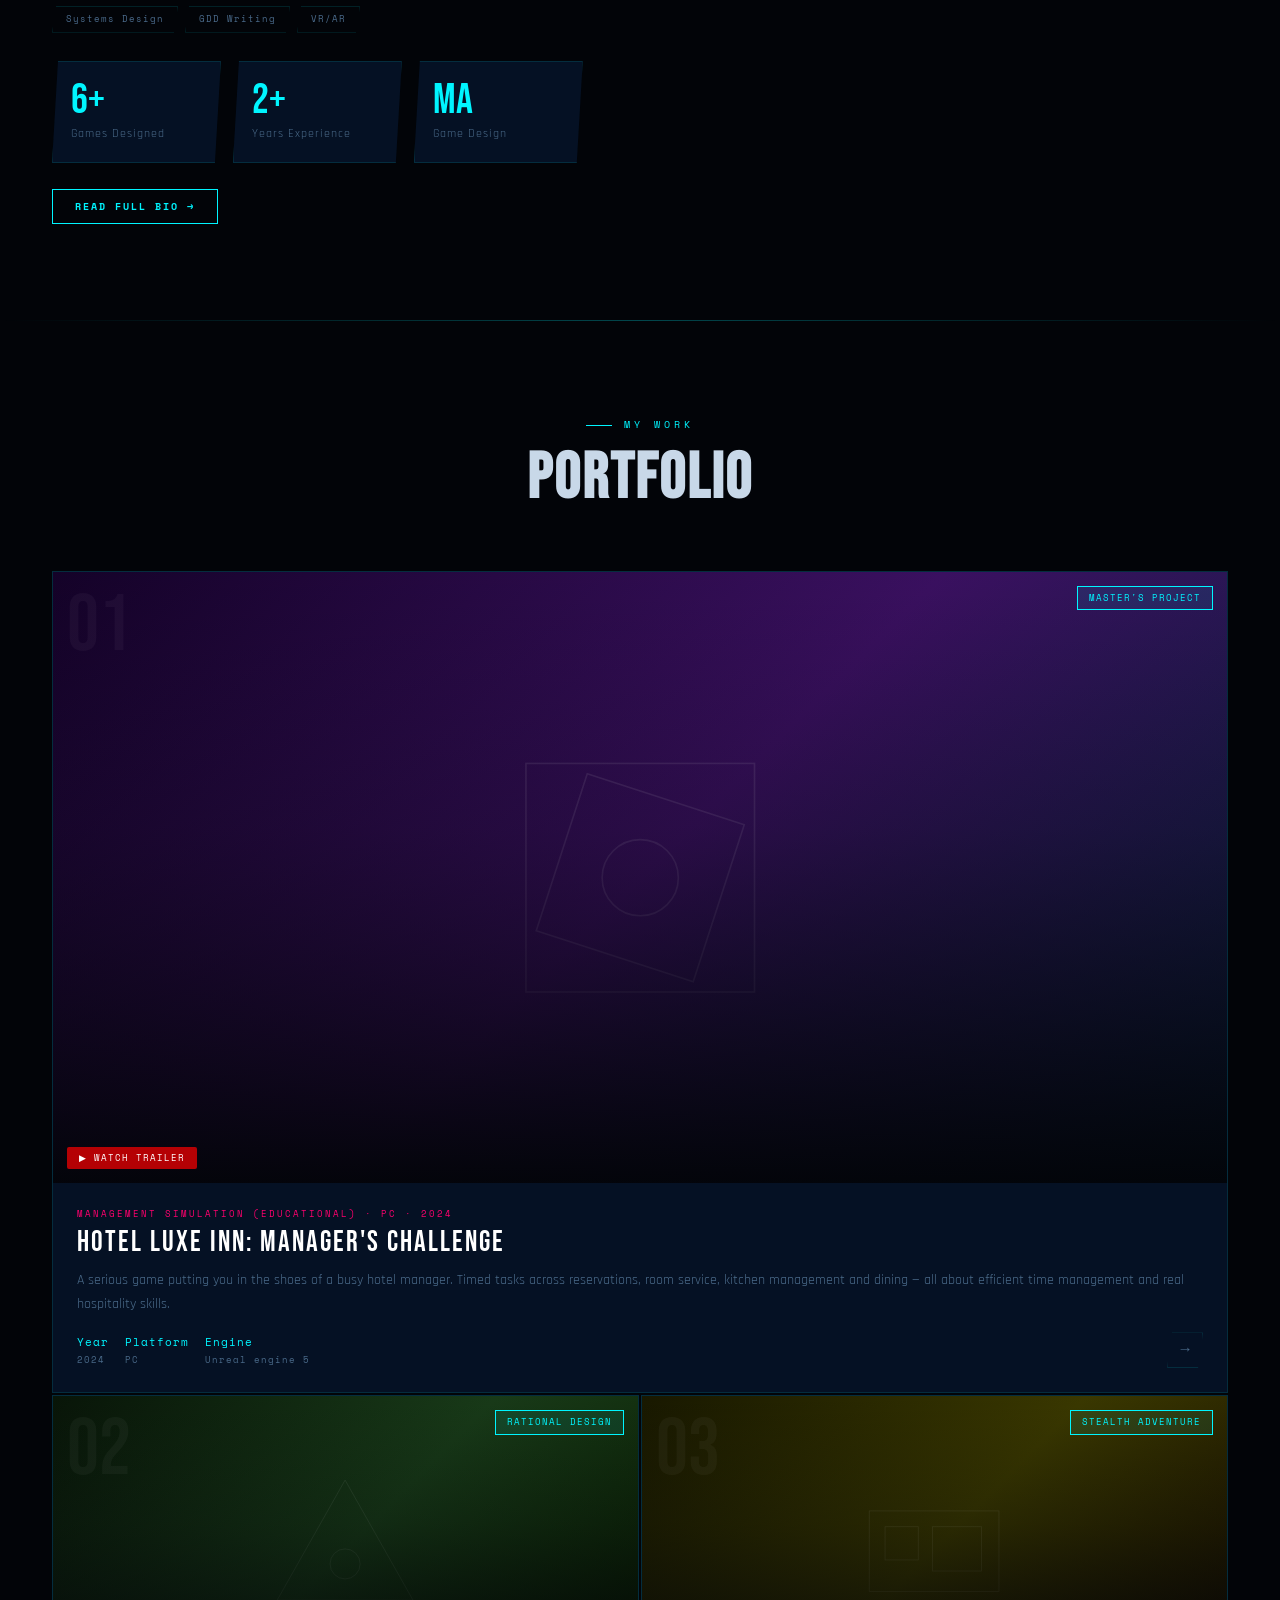
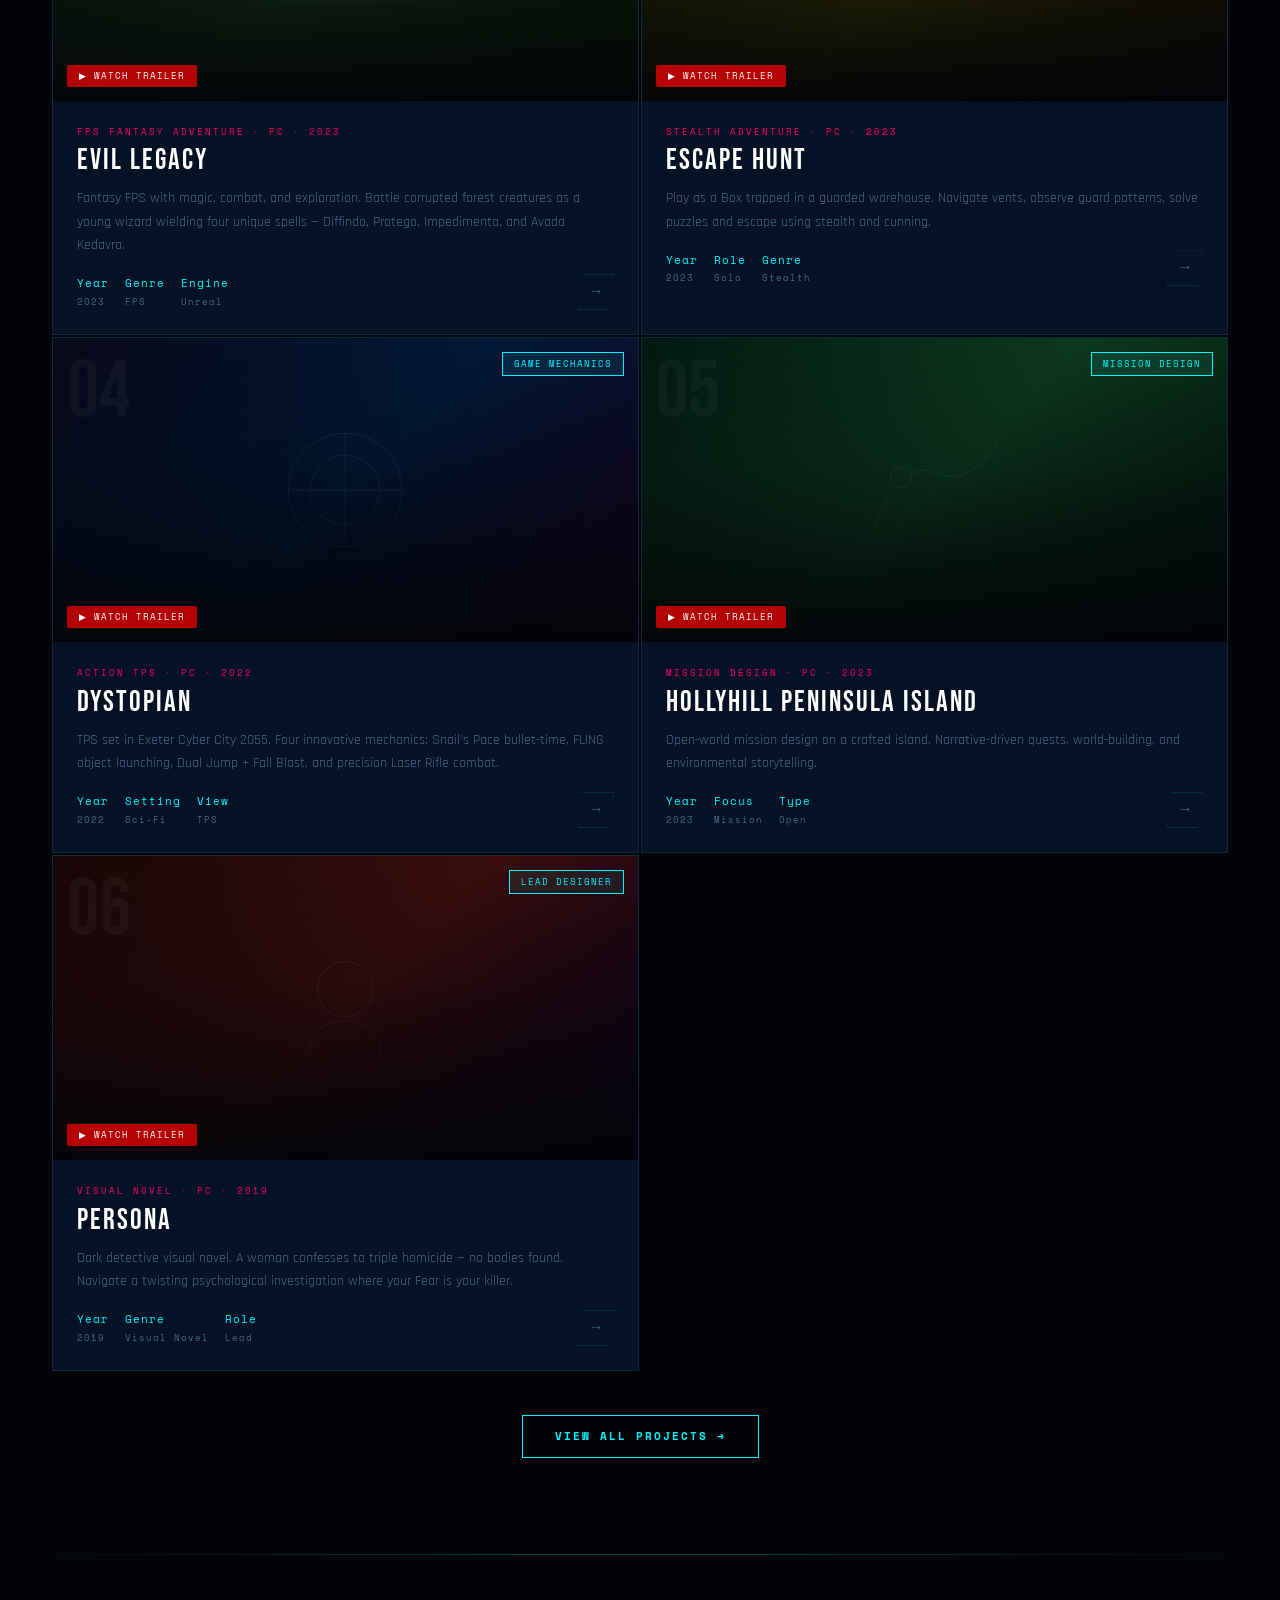
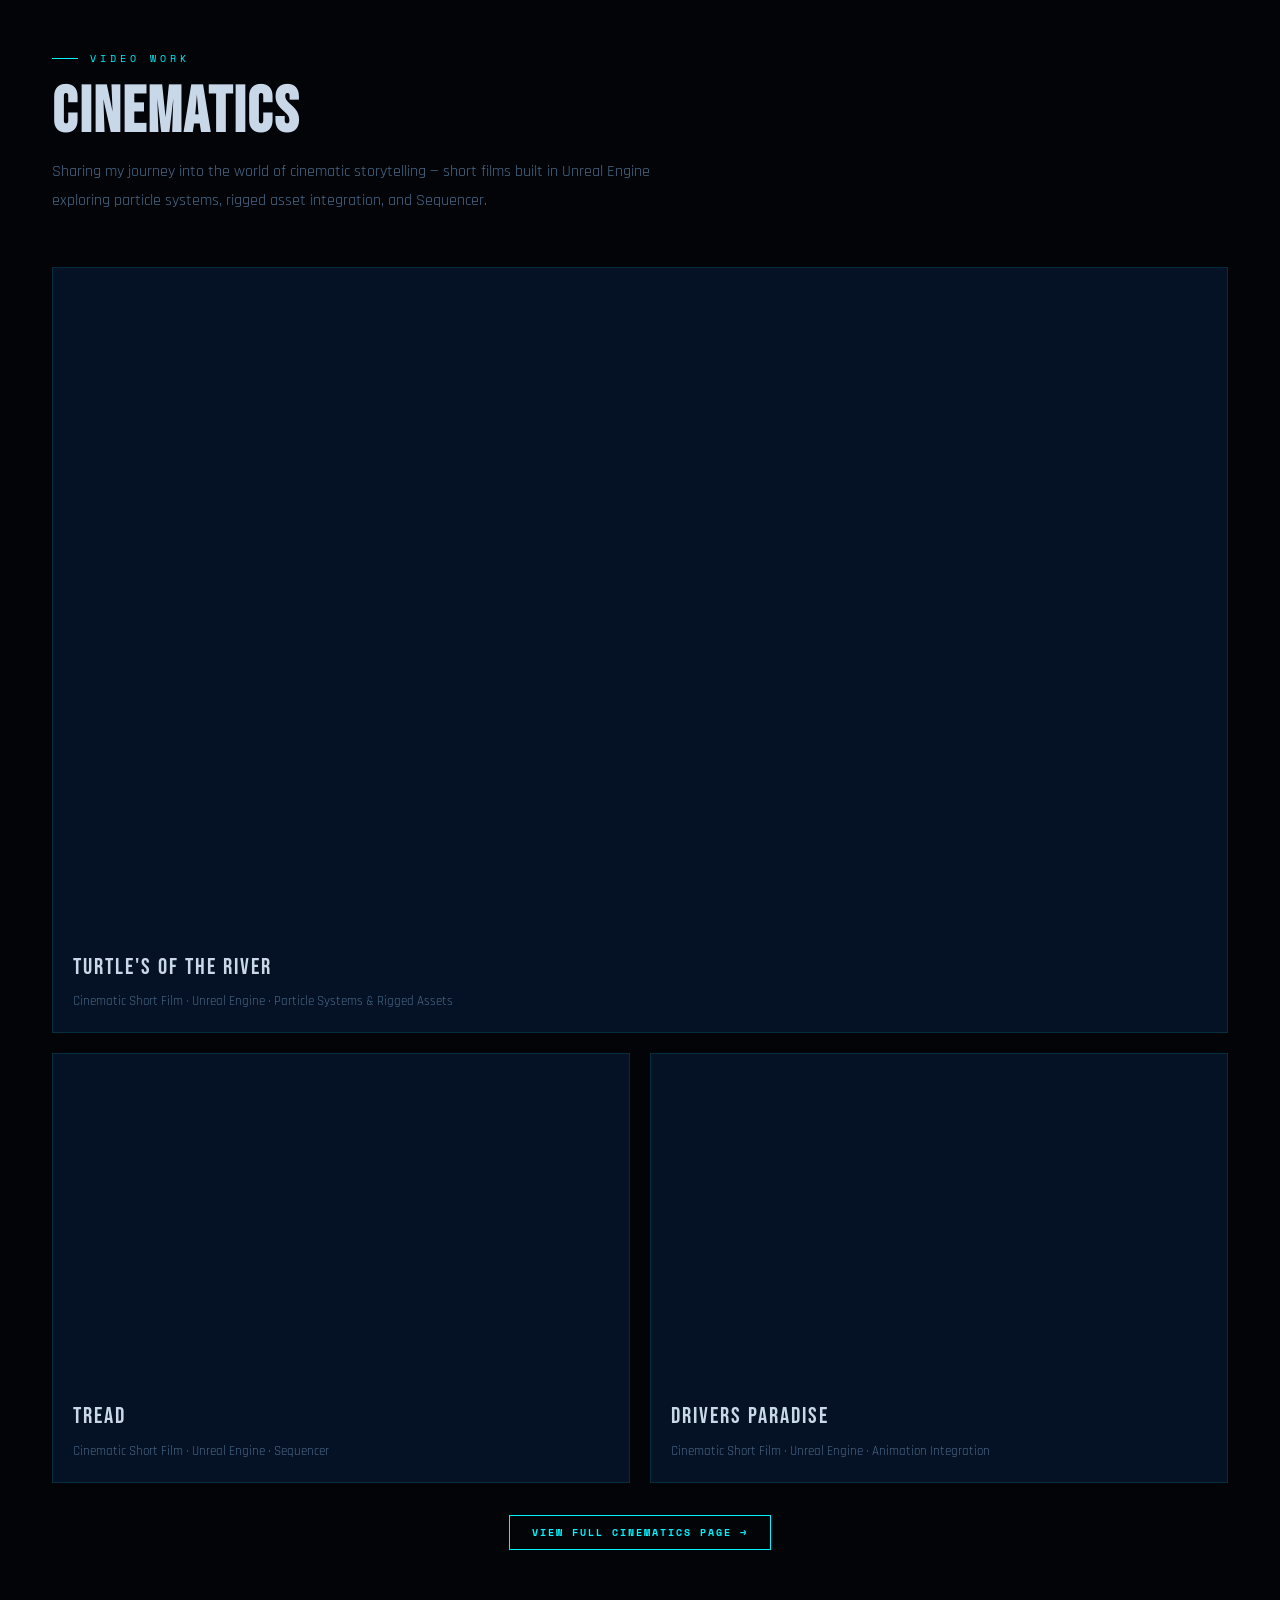
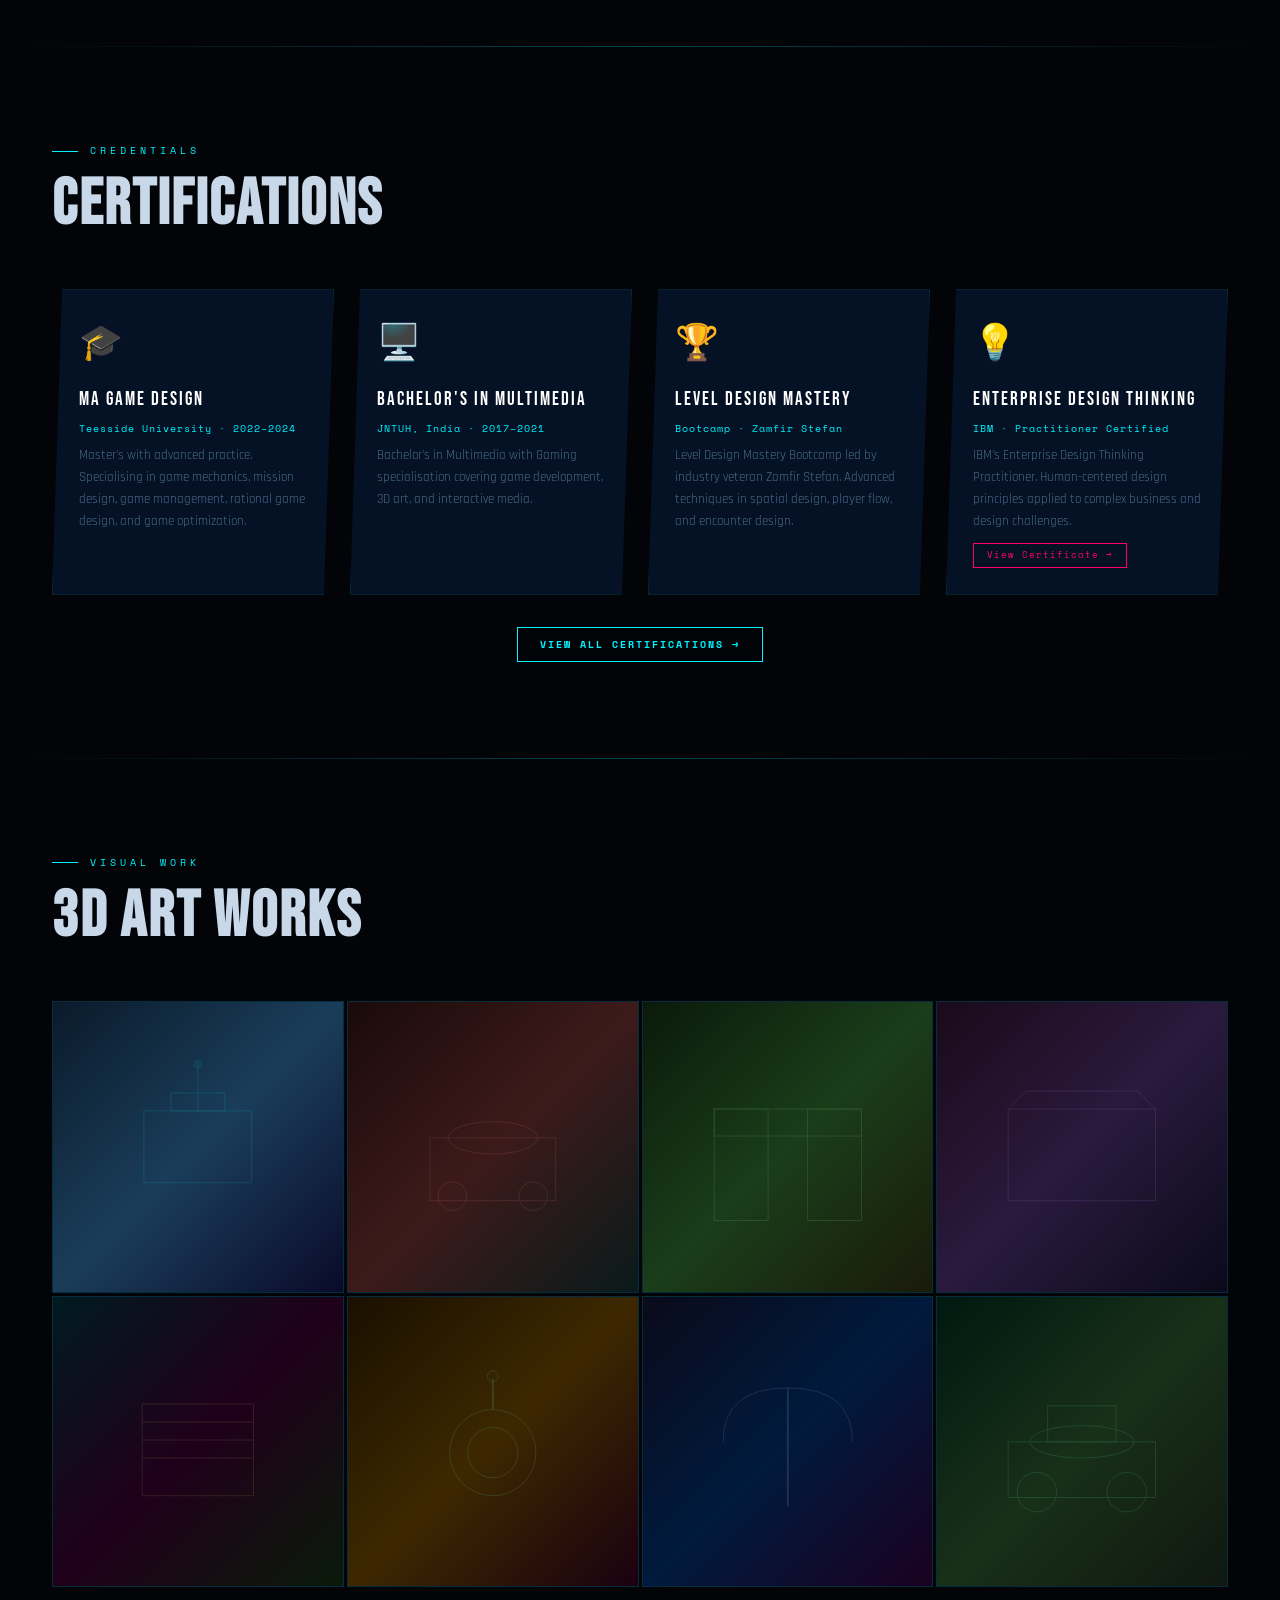
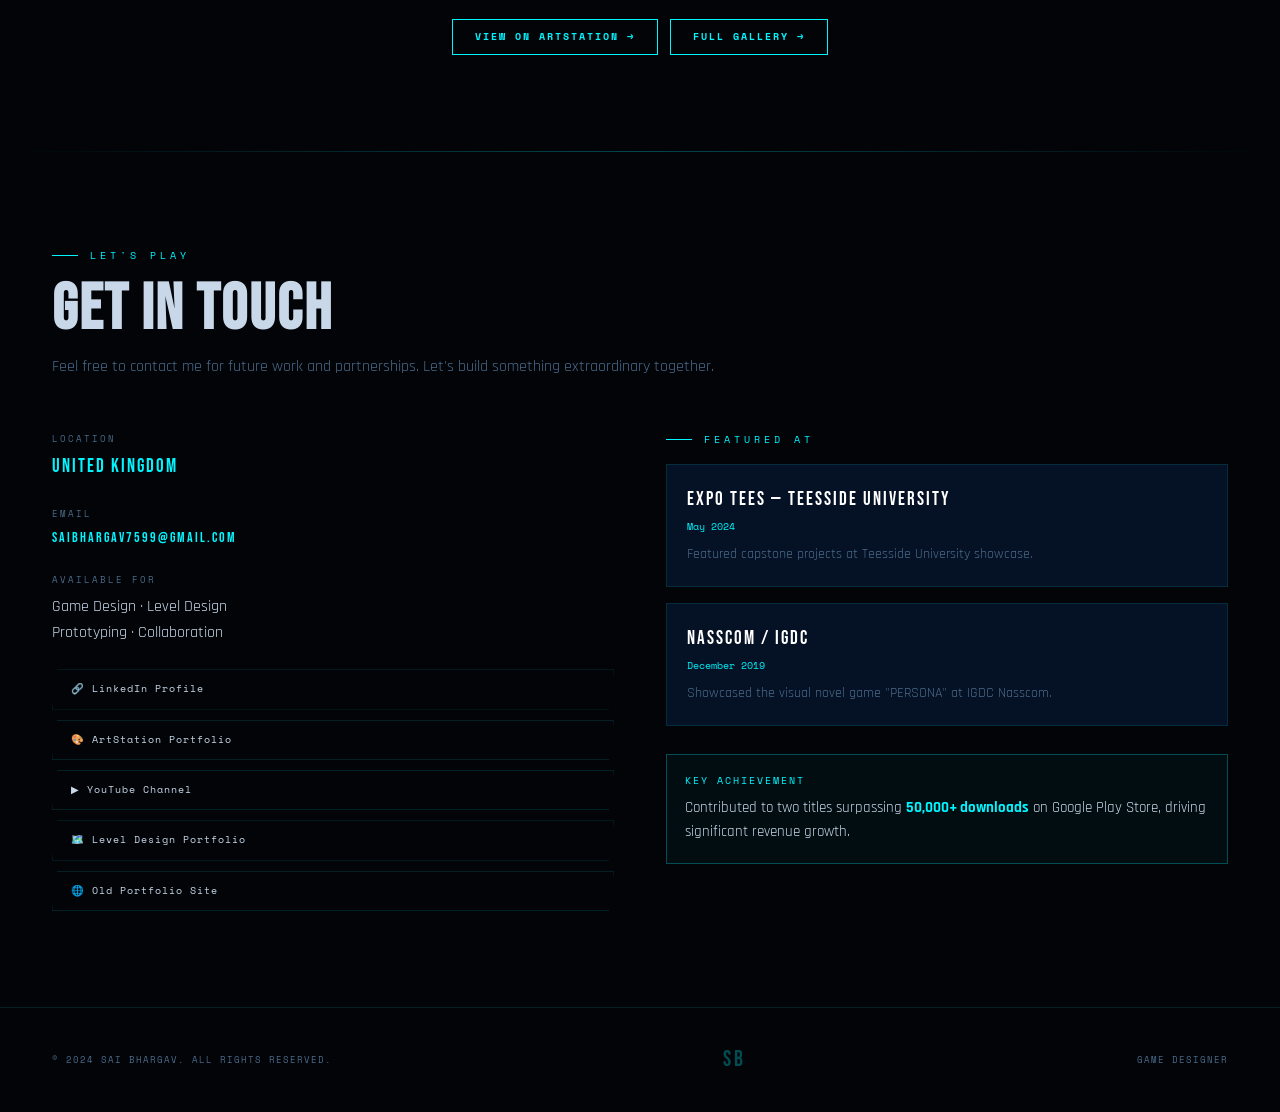
==== commit c6120a4e: "Update index.html" ====
--- a/index.html
+++ b/index.html
@@ -567,15 +567,15 @@
 ss.forEach(id=>{const el=document.getElementById(id);if(el)nobs.observe(el);});
 /* Modal data */
 const GD={
-  hotel:{tag:'Management Simulation',title:"HOTEL LUXE INN: MANAGER'S CHALLENGE",role:"// Master's Project — Lead Designer",year:'2024',platform:'PC',engine:'Unity 3D',bg:'th-hotel',
-    desc:"A serious game putting you in the shoes of a busy hotel manager. Through timed tasks across reservations, room service, kitchen management and dining — all about efficient time management and real hospitality skills. Master's thesis: An approach to develop a serious game in hospitality addressing the challenges faced by a hotel manager.",
+  hotel:{tag:'Management Simulation',title:"HOTEL LUXE INN: MANAGER'S CHALLENGE",role:"// Master's Project — Solo Designer",year:'2024',platform:'PC',engine:'Unreal',bg:'th-hotel',
+    desc:"Master's thesis: An approach to develop a serious game in hospitality addressing the challenges faced by a hotel manager. A game putting you in the shoes of a busy hotel manager. Through timed tasks across reservations, room service, kitchen management and dining — all about efficient time management and real hospitality skills.",
     mechs:[{i:'⏱️',n:'TIME MANAGEMENT',d:'Prioritize and juggle multiple hotel tasks simultaneously with real-time deadlines.'},{i:'🏨',n:'MULTI-DEPARTMENT SIMULATION',d:'Manage reservations, room service, kitchen operations, and dining as interconnected systems.'},{i:'📊',n:'EDUCATIONAL FEEDBACK',d:'Real-time performance scoring teaches efficient hotel management principles.'}],
     links:[{l:'▶ Gameplay Video',h:'https://youtu.be/xCHTsjbmJTY'},{l:'⬇ Download Build',h:'https://drive.google.com/file/d/1gxt_WkotQk0s4rO7OJoQ0ZQs16-QeoB2/view?usp=drive_link'},{l:'📄 PDF Document',h:'https://drive.google.com/file/d/1cCnpSW-y58CAdkyc66Zq5skm8AUJRFPB/view?usp=sharing'},{l:'📖 Full Case Study',h:'pages/projects.html'}]},
   evil:{tag:'FPS Fantasy Adventure',title:'EVIL LEGACY',role:'// Course Project: Rational Design',year:'2023',platform:'PC',engine:'Unreal Engine',bg:'th-evil',
     desc:"A fantasy action-adventure FPS with magic, combat, and exploration through a mystical forest. Play as a young wizard battling corrupted creatures left behind by the dark wizard Zephyrus, using four unique spells.",
     mechs:[{i:'⚡',n:'DIFFINDO (LIGHTNING)',d:'Causes lightning bolts to strike enemies, dealing constant damage over time.'},{i:'🛡️',n:'PROTEGO (DEFENSE)',d:'Creates a temporary shield blocking enemy attacks with limited duration.'},{i:'❄️',n:'IMPEDIMENTA (FREEZE)',d:'Freezes enemies while dealing damage, making them easier to defeat.'},{i:'🔥',n:'AVADA KEDAVRA (FIREBALL)',d:'Unleashes a powerful fireball dealing heavy damage — the most devastating spell.'}],
     links:[{l:'▶ Gameplay Video',h:'https://youtu.be/Bc49S2FR3qk'},{l:'⬇ Download Build',h:'https://drive.google.com/file/d/1mZhXWIEAcjxdo7sylQUF38PTih2l43ry/view?usp=sharing'},{l:'📄 PDF Document',h:'https://drive.google.com/file/d/1_dgZ5gs1giCE4TAaE5sad564O77vFCdE/view?usp=sharing'},{l:'📖 Full Case Study',h:'pages/projects.html'}]},
-  escape:{tag:'Stealth Adventure',title:'ESCAPE HUNT',role:'// Course Project: Group Project Solo',year:'2023',platform:'PC',engine:'Unity 3D',bg:'th-escape',
+  escape:{tag:'Stealth Adventure',title:'ESCAPE HUNT',role:'// Course Project: Solo Designer',year:'2023',platform:'PC',engine:'Unreal',bg:'th-escape',
     desc:"Play as a Box trapped in a guarded warehouse. Navigate vents, observe guard patterns, solve puzzles and escape using stealth, wit, and cunning. Observe guard patterns and use agility to navigate vents and crates.",
     mechs:[{i:'👁️',n:'GUARD PATTERN OBSERVATION',d:'Study and memorize enemy patrol routes to find safe windows for movement.'},{i:'🔍',n:'CLUE DISCOVERY',d:'Uncover hidden clues that progressively unlock the escape path.'},{i:'🎭',n:'STEALTH NAVIGATION',d:'Use vents, crates, and cover to stay undetected and navigate through levels.'}],
     links:[{l:'▶ Gameplay Video',h:'https://youtu.be/lqwcb-ts59o4'},{l:'⬇ Download Build',h:'https://drive.google.com/file/d/1FJ2zDueHOUzt0yvAL3HygzUFwdICHxpe/view?usp=sharing'},{l:'📄 PDF Document',h:'https://drive.google.com/file/d/1aFjG5gJZ_TiuN1Neq0DVqTeJdY-ZgVEf/view?usp=sharing'},{l:'📖 Full Case Study',h:'pages/projects.html'}]},
@@ -584,10 +584,10 @@
     mechs:[{i:'🐌',n:"SNAIL'S PACE (BULLET TIME)",d:"Time slows when aiming at an enemy — inspired by Max Payne's Bullet Time."},{i:'🪃',n:'FLING (OBJECT LAUNCH)',d:"Pick up highlighted environment objects and launch them at enemies — inspired by Control's Launch."},{i:'⬆️',n:'DUAL JUMP + FALL BLAST',d:'Double jump + blast radius on landing near enemies, sending them flying.'},{i:'🔫',n:'LASER RIFLE',d:'30-round precision weapon effective at long and medium range.'}],
     links:[{l:'▶ Gameplay Video',h:'https://youtu.be/FyTiHAGFq24'},{l:'⬇ Download Build',h:'https://drive.google.com/file/d/1RZvYpeBlXySbbnQ0K2I9rpiBKdAV6Mf_/view?usp=sharing'},{l:'📄 PDF Document',h:'https://drive.google.com/file/d/1iH0n7Onz4sUQsB3bm7xy0FhqJpN5Pwxs/view?usp=sharing'},{l:'📖 Full Case Study',h:'pages/projects.html'}]},
   hollyhill:{tag:'Mission Design',title:'HOLLYHILL PENINSULA ISLAND',role:'// Course Project: Mission Design',year:'2023',platform:'PC',engine:'Unreal Engine',bg:'th-hollyhill',
-    desc:"An open-world mission design project on a uniquely crafted peninsula island. Explores narrative-driven gameplay through carefully constructed quests, environmental storytelling, and world-building.",
+    desc:"A mission‑driven design project set on a uniquely crafted peninsula island, built to showcase narrative‑focused gameplay. The experience blends structured quests, environmental storytelling, and world‑building to guide players through a cohesive, story‑rich journey.",
     mechs:[{i:'🗺️',n:'MISSION FLOW DESIGN',d:'Quest chains that escalate in complexity and emotional resonance.'},{i:'🌍',n:'ENVIRONMENTAL STORYTELLING',d:'The island communicates history and danger through thoughtful layout.'},{i:'⚖️',n:'PACING & DIFFICULTY CURVE',d:'Carefully balanced challenge escalation from start to finish.'}],
     links:[{l:'▶ Gameplay Video',h:'https://youtu.be/CTgqu1qcPm8'},{l:'⬇ Download Build',h:'https://drive.google.com/file/d/19kRduzNoeP3HkQ5Go0-bJIzyJyW86dBL/view?usp=sharing'},{l:'📖 Full Case Study',h:'pages/projects.html'}]},
-  persona:{tag:'Visual Novel',title:'PERSONA',role:'// Lead Designer',year:'2019',platform:'PC',engine:"Ren'Py / Unity",bg:'th-persona',
+  persona:{tag:'Visual Novel',title:'PERSONA',role:'// Lead Designer',year:'2019',platform:'PC',engine:"Ren'Py",bg:'th-persona',
     desc:"A dark psychological detective visual novel. A woman confesses to triple homicide — no bodies found. Navigate a twisting investigation: is she deranged or a cunning criminal? Your intelligence determines your outcome. Your Fear is your killer.",
     mechs:[{i:'🔎',n:'INVESTIGATION CHOICES',d:'Player decisions during interrogation shape the narrative path and ending.'},{i:'🧠',n:'PSYCHOLOGICAL PROFILING',d:"Analyze the suspect's behavior and emotional cues to build a case."},{i:'😨',n:'FEAR MECHANIC',d:"The player's in-game fear state affects available dialogue options and story branches."}],
     links:[{l:'▶ Gameplay Video',h:'https://youtu.be/4iclQtB6GZg'},{l:'⬇ Download Build',h:'https://drive.google.com/file/d/1B21E-yNMJtBQ2Qxxz-hWE811SlbaYS1s/view?usp=sharing'},{l:'📊 Presentation',h:'https://docs.google.com/presentation/d/1FkqoJvK-2WcipXxYPn1XWfpDjjqsPriM/edit?usp=sharing'},{l:'📖 Full Case Study',h:'pages/projects.html'}]}
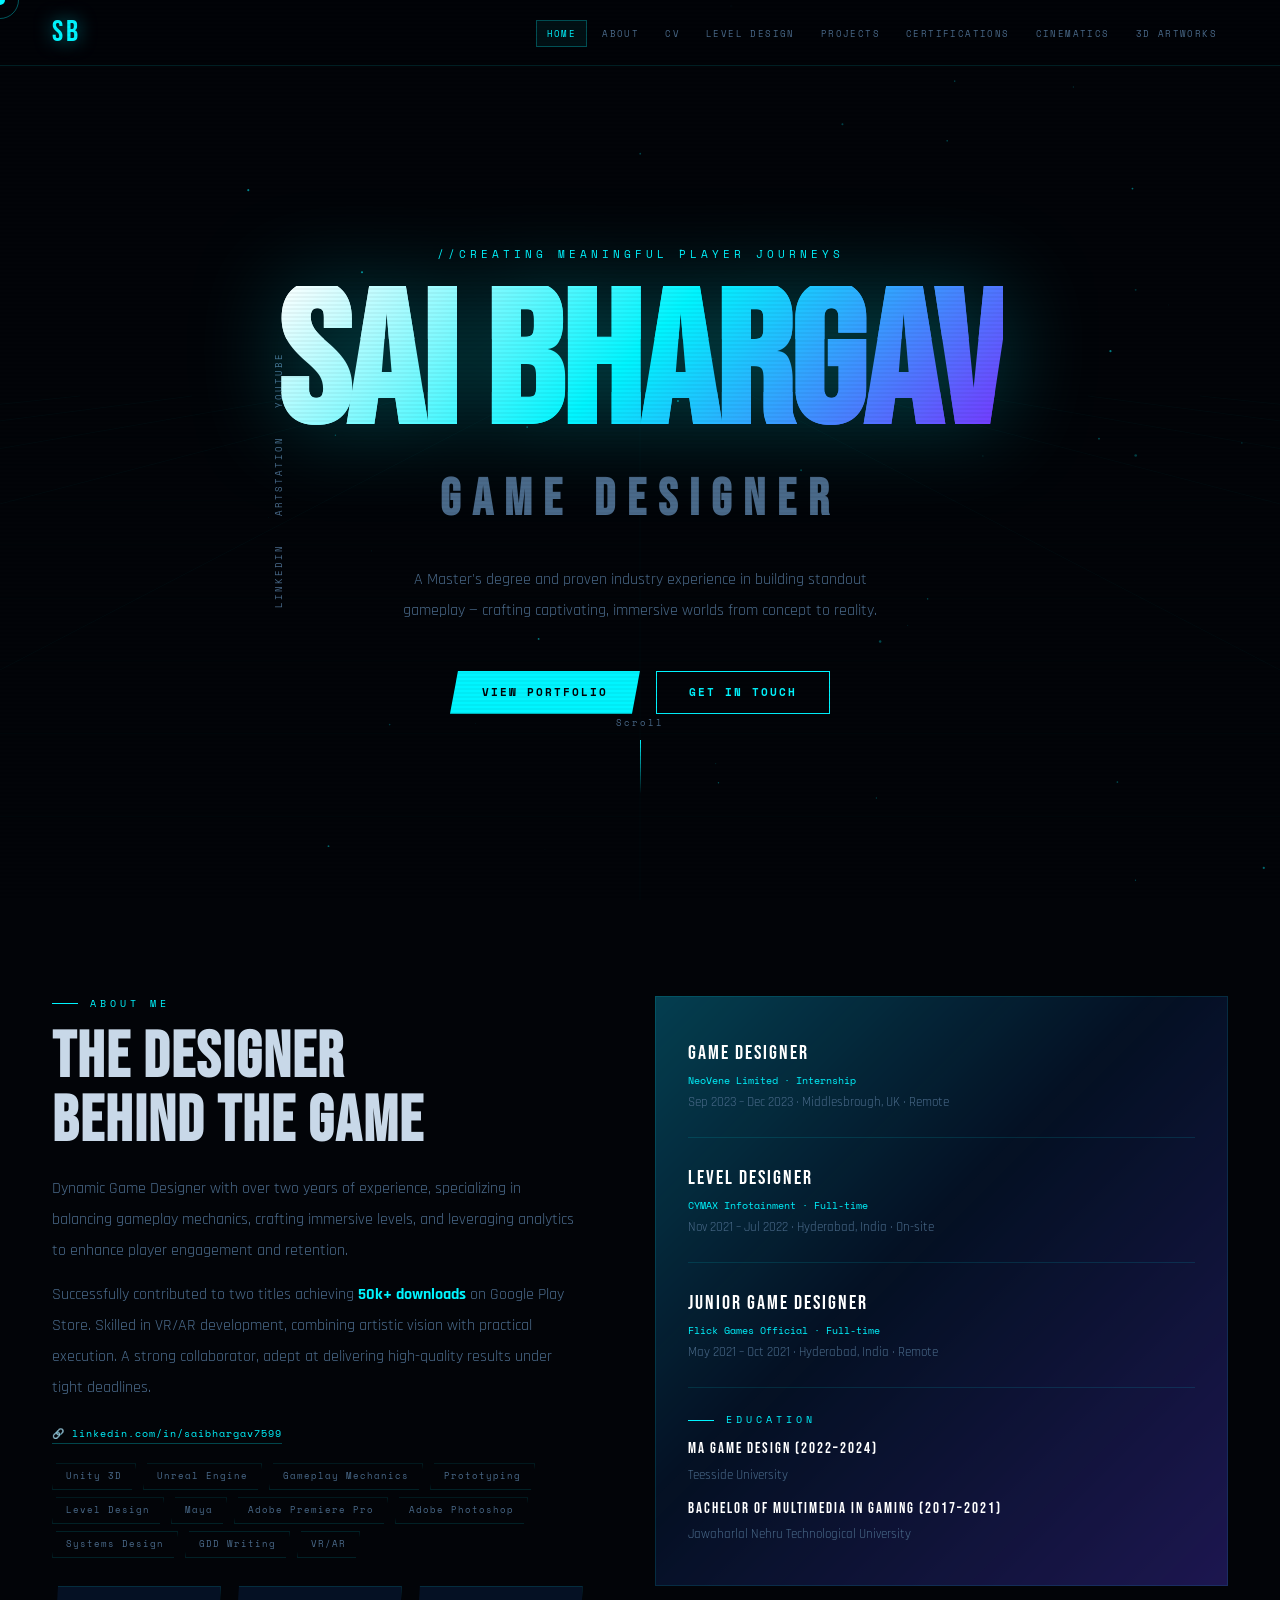
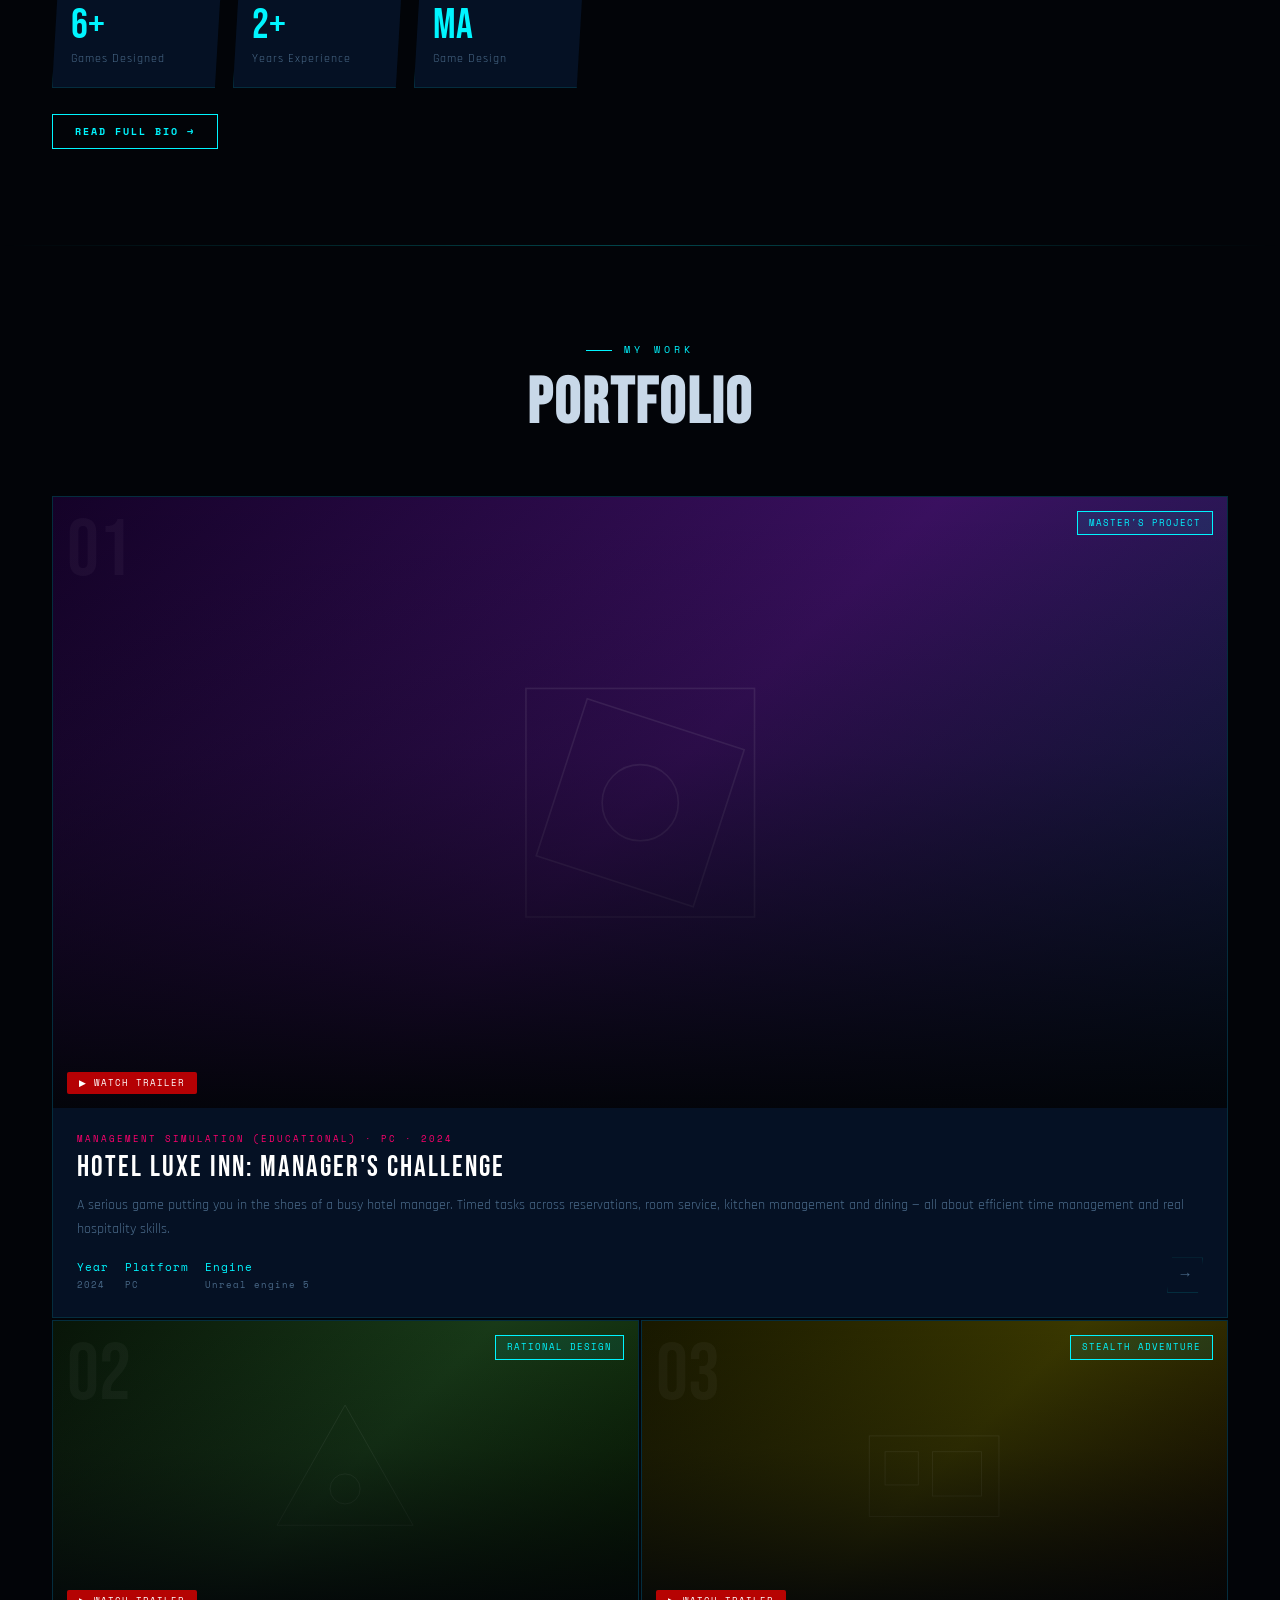
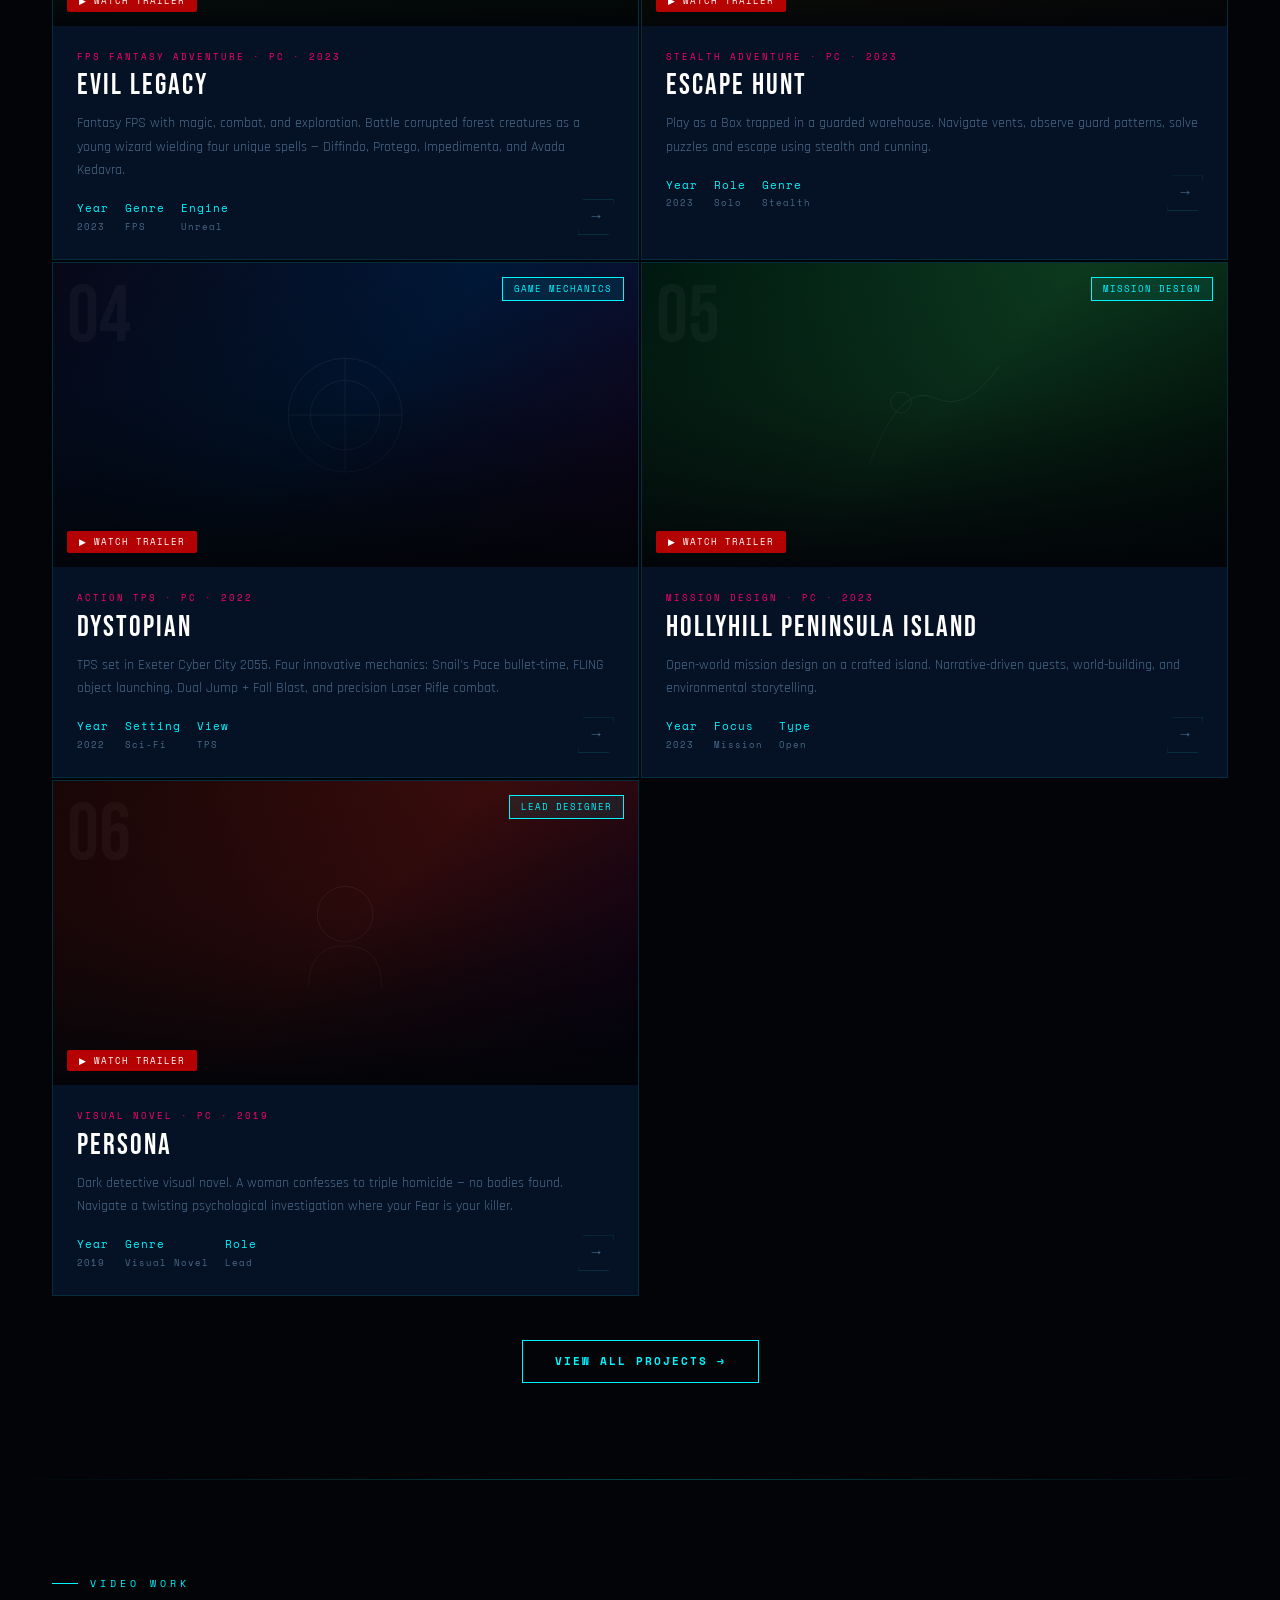
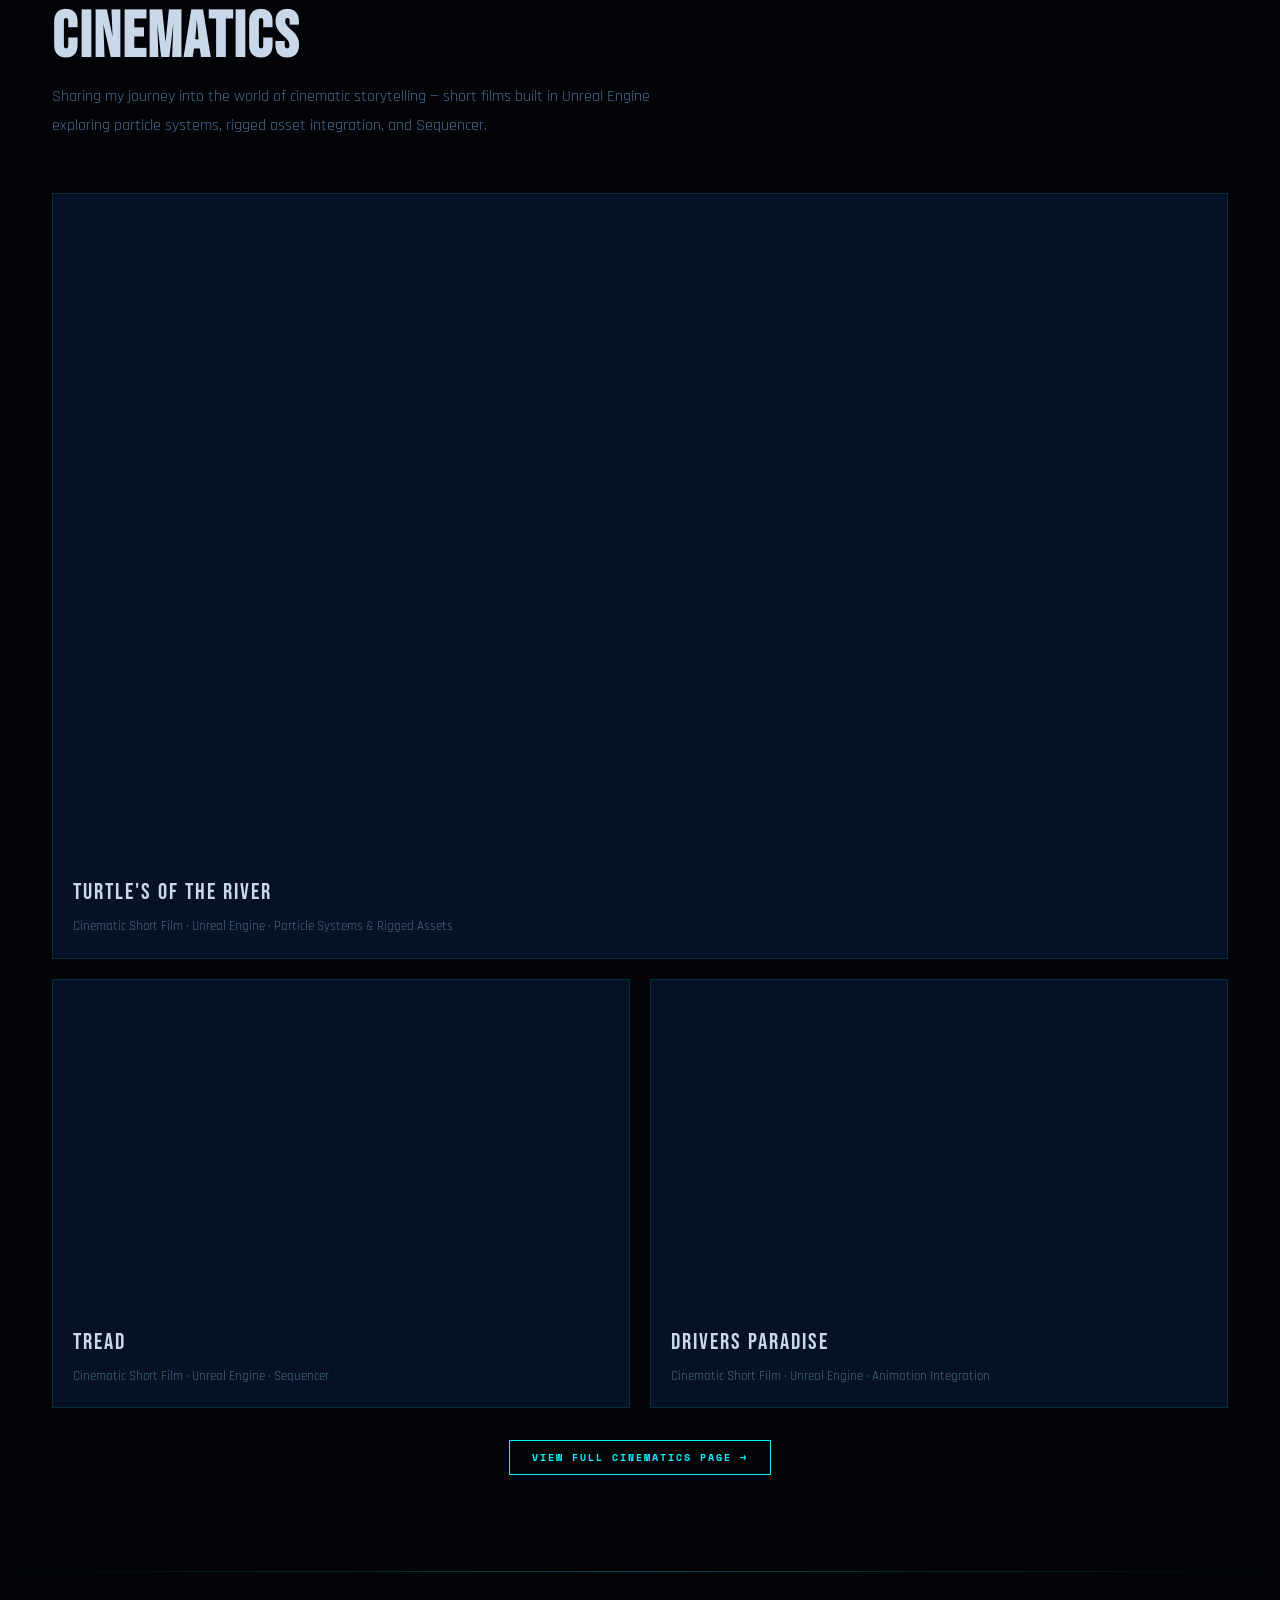
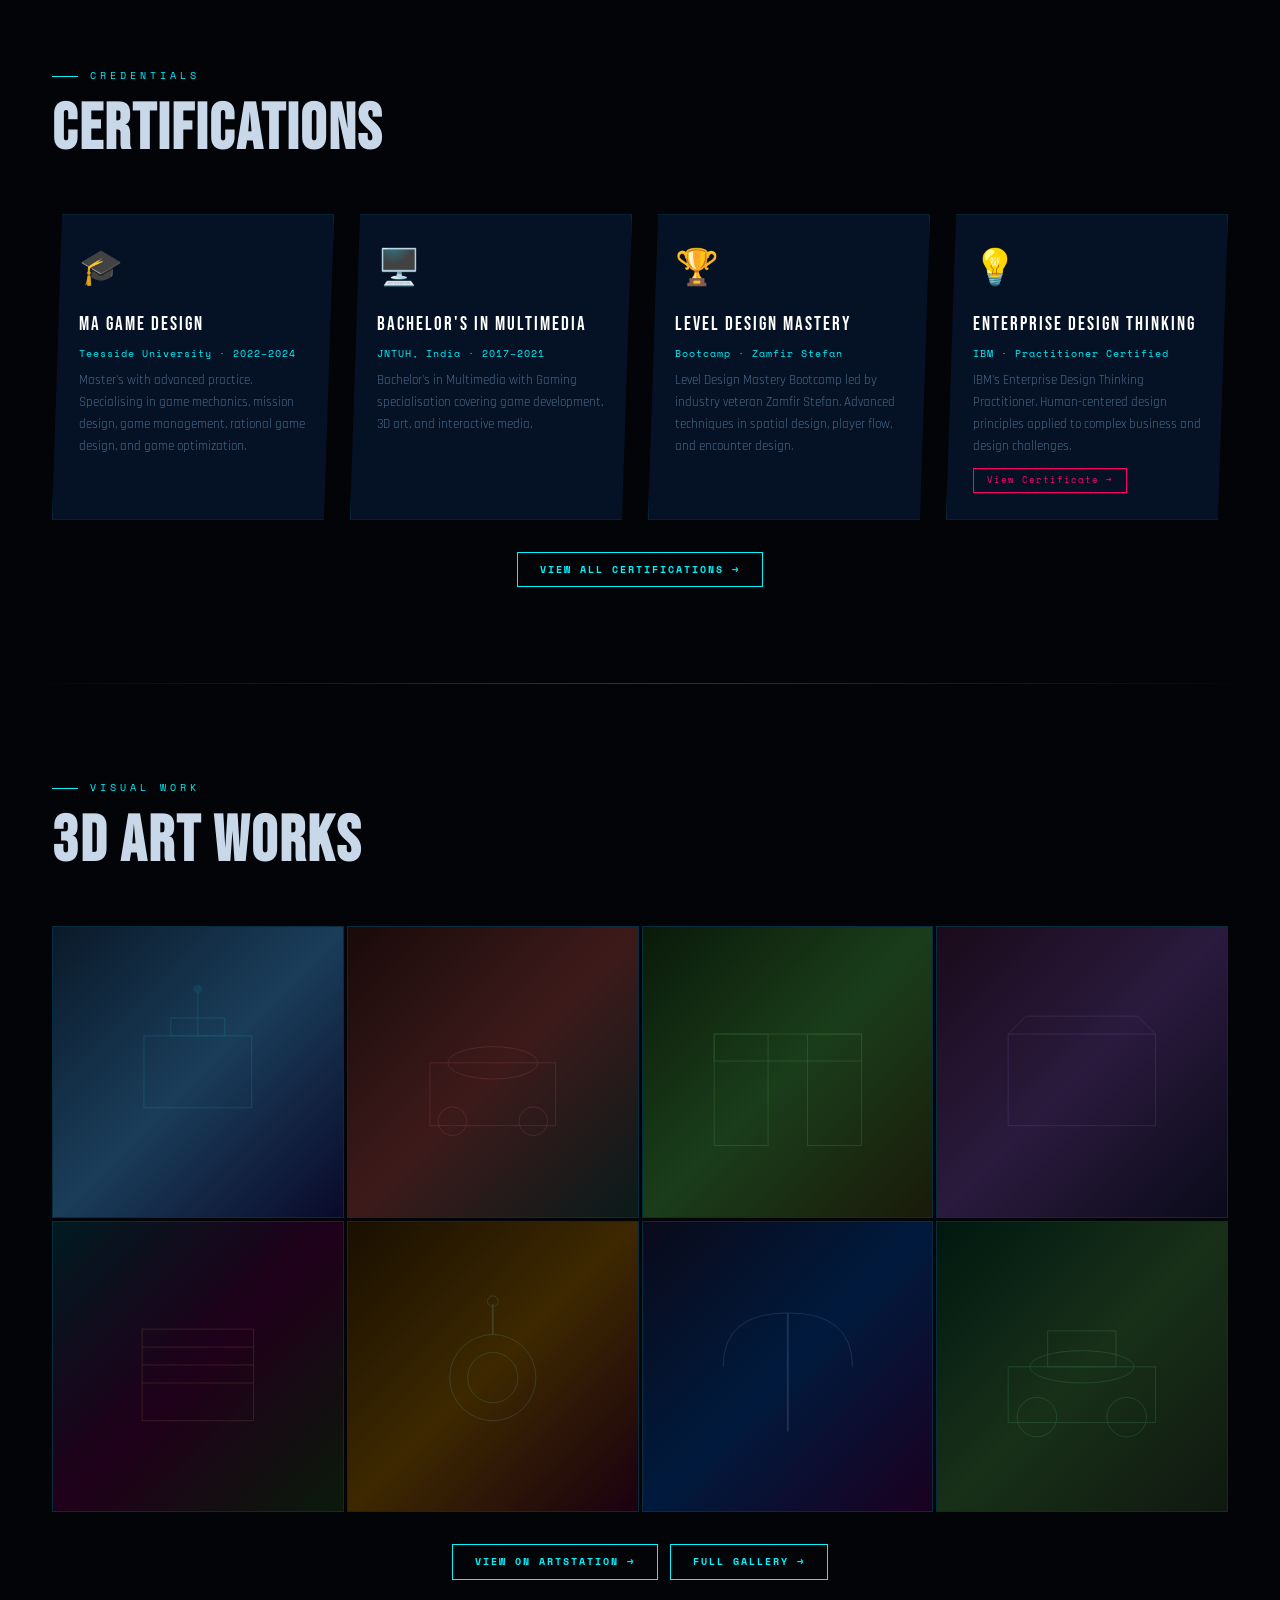
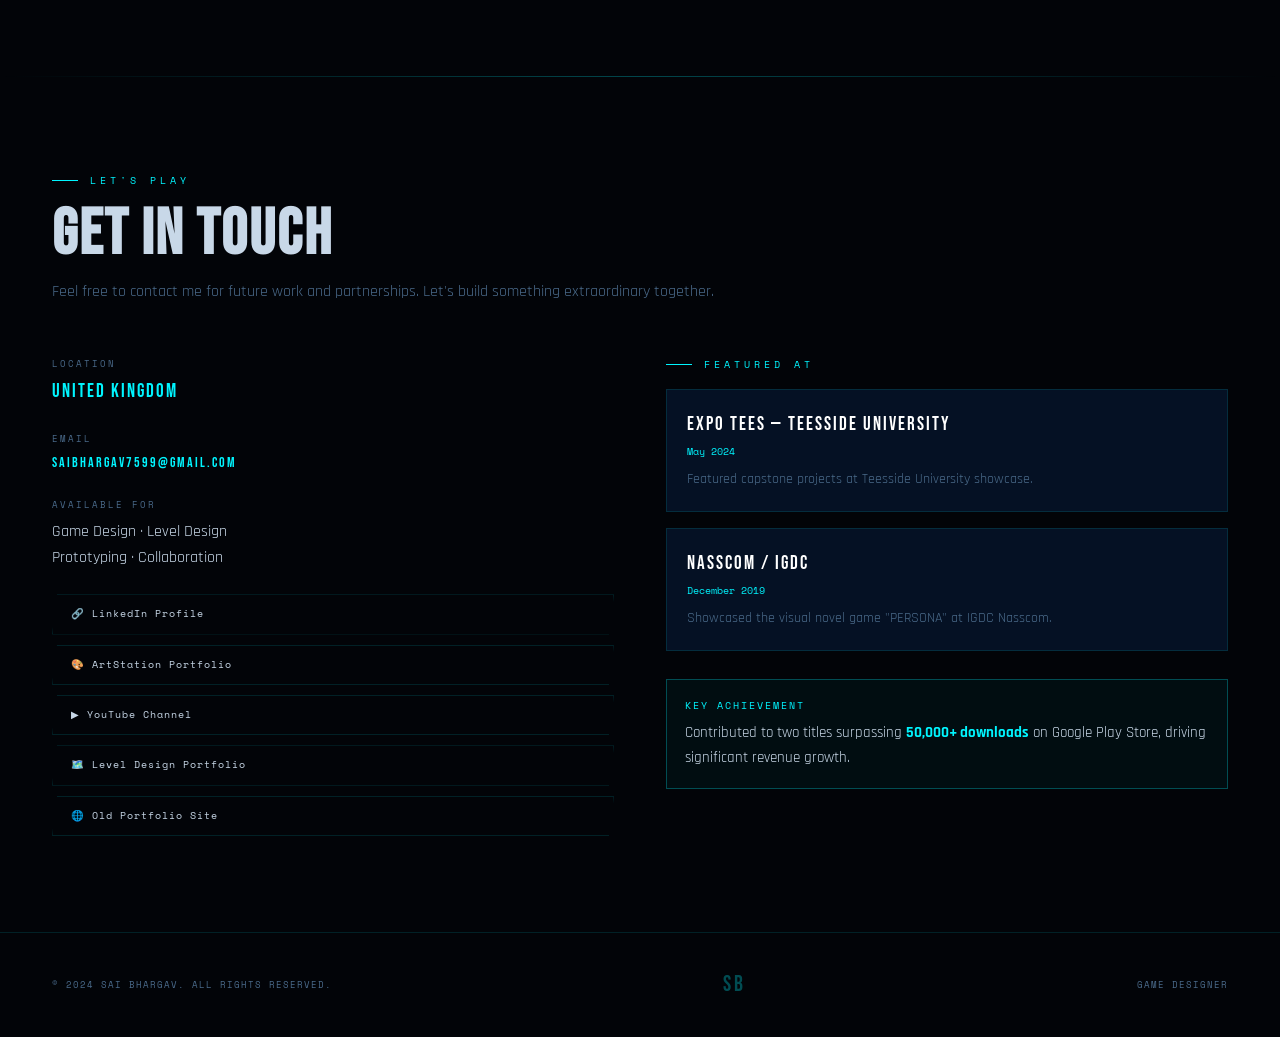
==== commit 84394c72: "Update index.html" ====
--- a/index.html
+++ b/index.html
@@ -214,7 +214,7 @@
       <a href="http://sai_bhargav.artstation.com"          target="_blank">ArtStation</a>
       <a href="https://youtu.be/WuV2wXUhXF0"              target="_blank">YouTube</a>
     </div>
-    <span class="hero-tag">// Game Designer Portfolio</span>
+    <span class="hero-tag">//CREATING MEANINGFUL PLAYER JOURNEYS</span>
     <h1 class="hero-name" data-t="SAI BHARGAV">SAI BHARGAV</h1>
     <h2 class="hero-sub-t">Game Designer</h2>
     <p class="hero-desc">A Master's degree and proven industry experience in building standout gameplay — crafting captivating, immersive worlds from concept to reality.</p>
@@ -236,7 +236,6 @@
         <div class="about-text" style="margin-top:20px">
           <p>Dynamic Game Designer with over two years of experience, specializing in balancing gameplay mechanics, crafting immersive levels, and leveraging analytics to enhance player engagement and retention.</p>
           <p>Successfully contributed to two titles achieving <strong style="color:var(--c)">50k+ downloads</strong> on Google Play Store. Skilled in VR/AR development, combining artistic vision with practical execution. A strong collaborator, adept at delivering high-quality results under tight deadlines.</p>
-          <p>I work to evoke emotion and strive for perfection — collaborating well with others to generate and execute ideas under tight deadlines.</p>
         </div>
         <div style="margin-top:16px">
           <a href="https://www.linkedin.com/in/saibhargav7599" target="_blank" style="font-family:'Space Mono',monospace;font-size:.62rem;color:var(--c);letter-spacing:1px;border-bottom:1px solid var(--bdr2);padding-bottom:2px">🔗 linkedin.com/in/saibhargav7599</a>
@@ -280,7 +279,7 @@
               <div class="sec-label" style="margin-bottom:9px">Education</div>
               <div class="exp-role" style="font-size:.96rem;margin-bottom:3px">MA Game Design (2022–2024)</div>
               <div class="exp-per" style="margin-bottom:11px">Teesside University </div>
-              <div class="exp-role" style="font-size:.96rem;margin-bottom:3px">Bachelor's in Multimedia (2017–2021)</div>
+              <div class="exp-role" style="font-size:.96rem;margin-bottom:3px">Bachelor of Multimedia in gaming (2017–2021)</div>
               <div class="exp-per">Jawaharlal Nehru Technological University</div>
             </div>
           </div>
